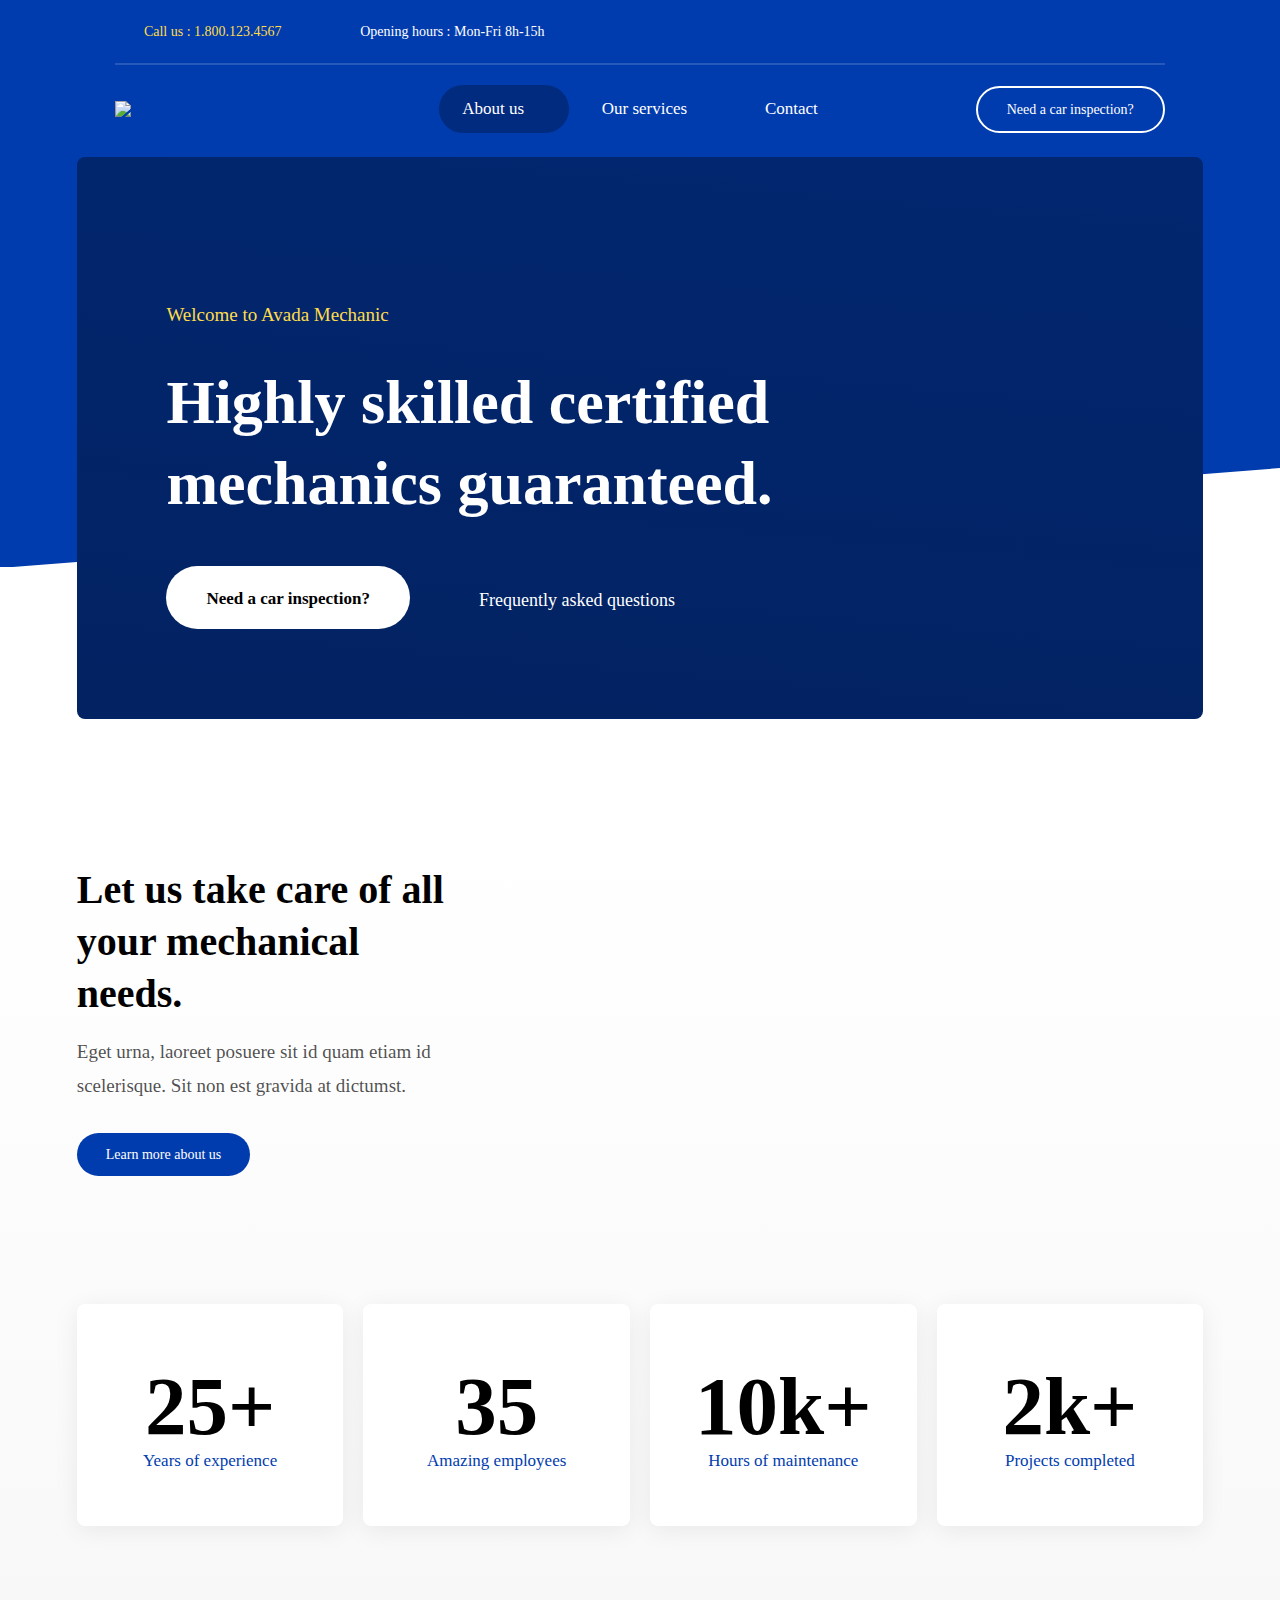
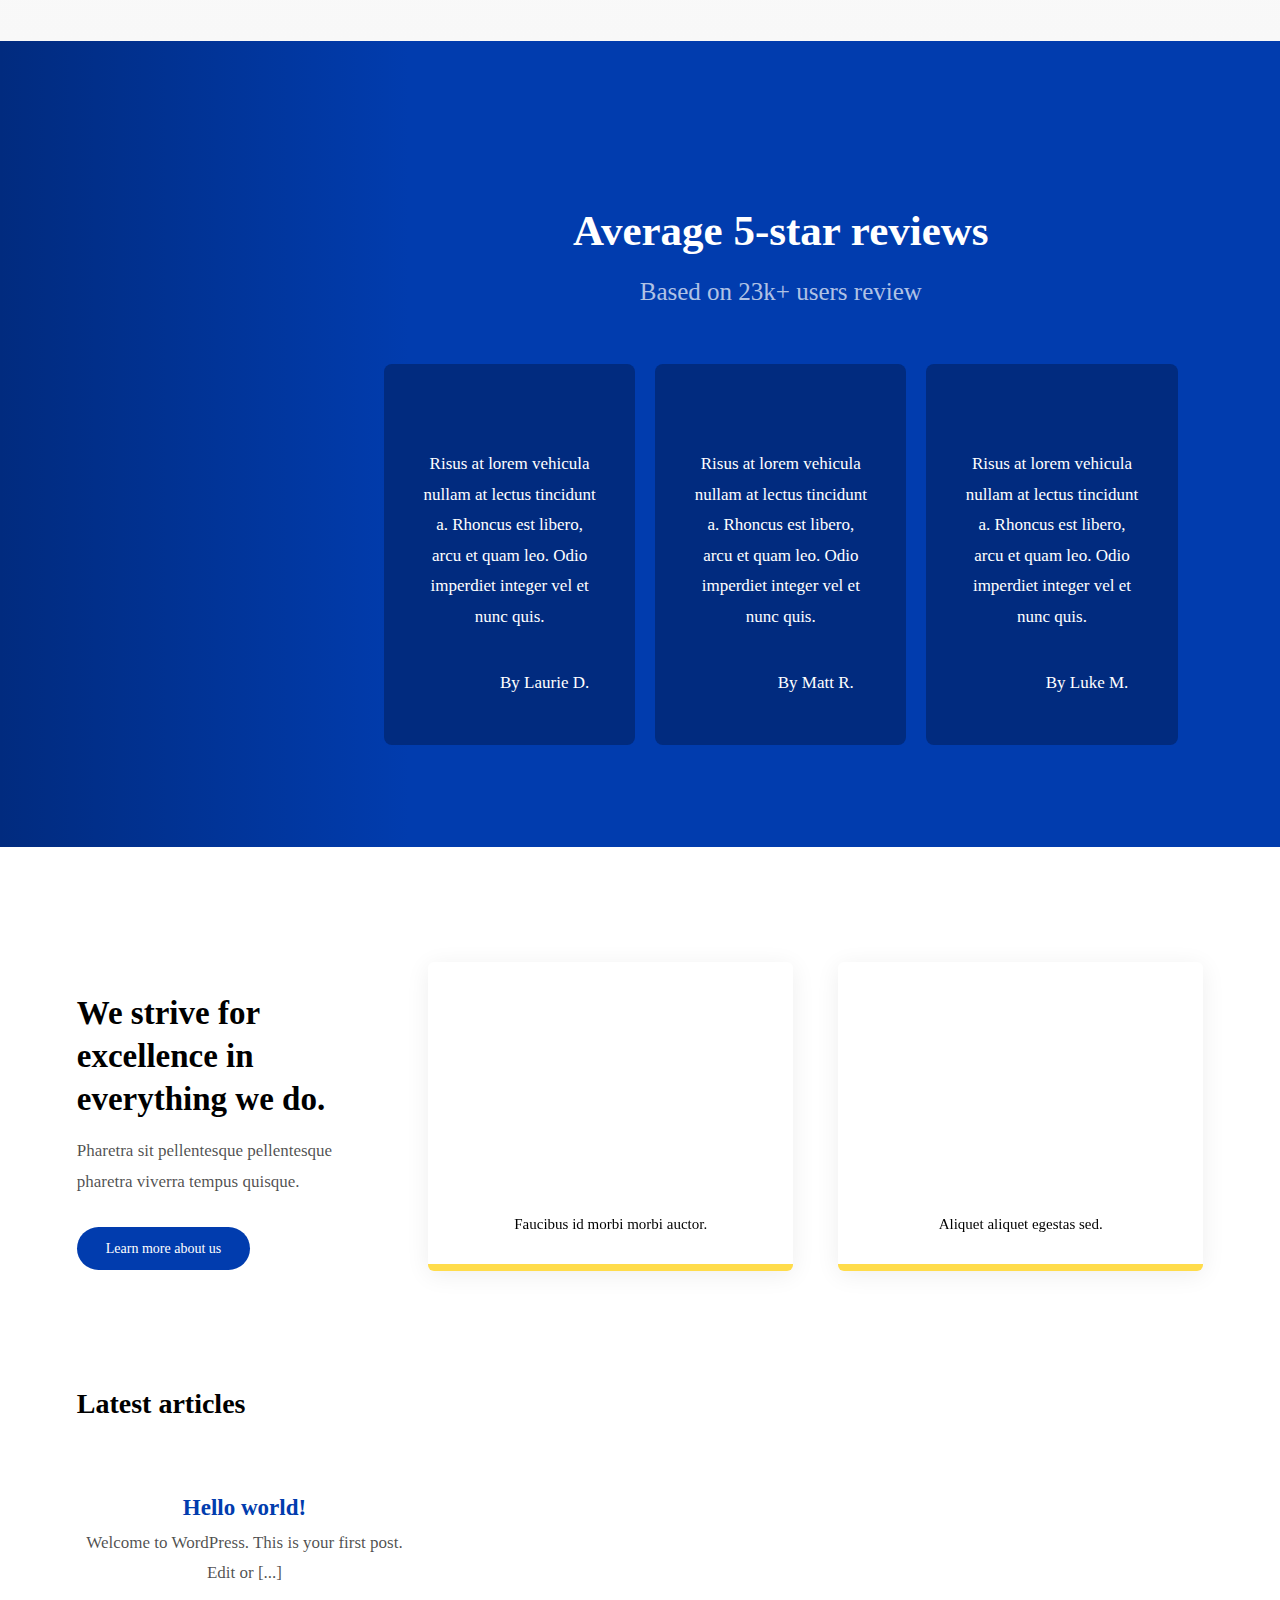
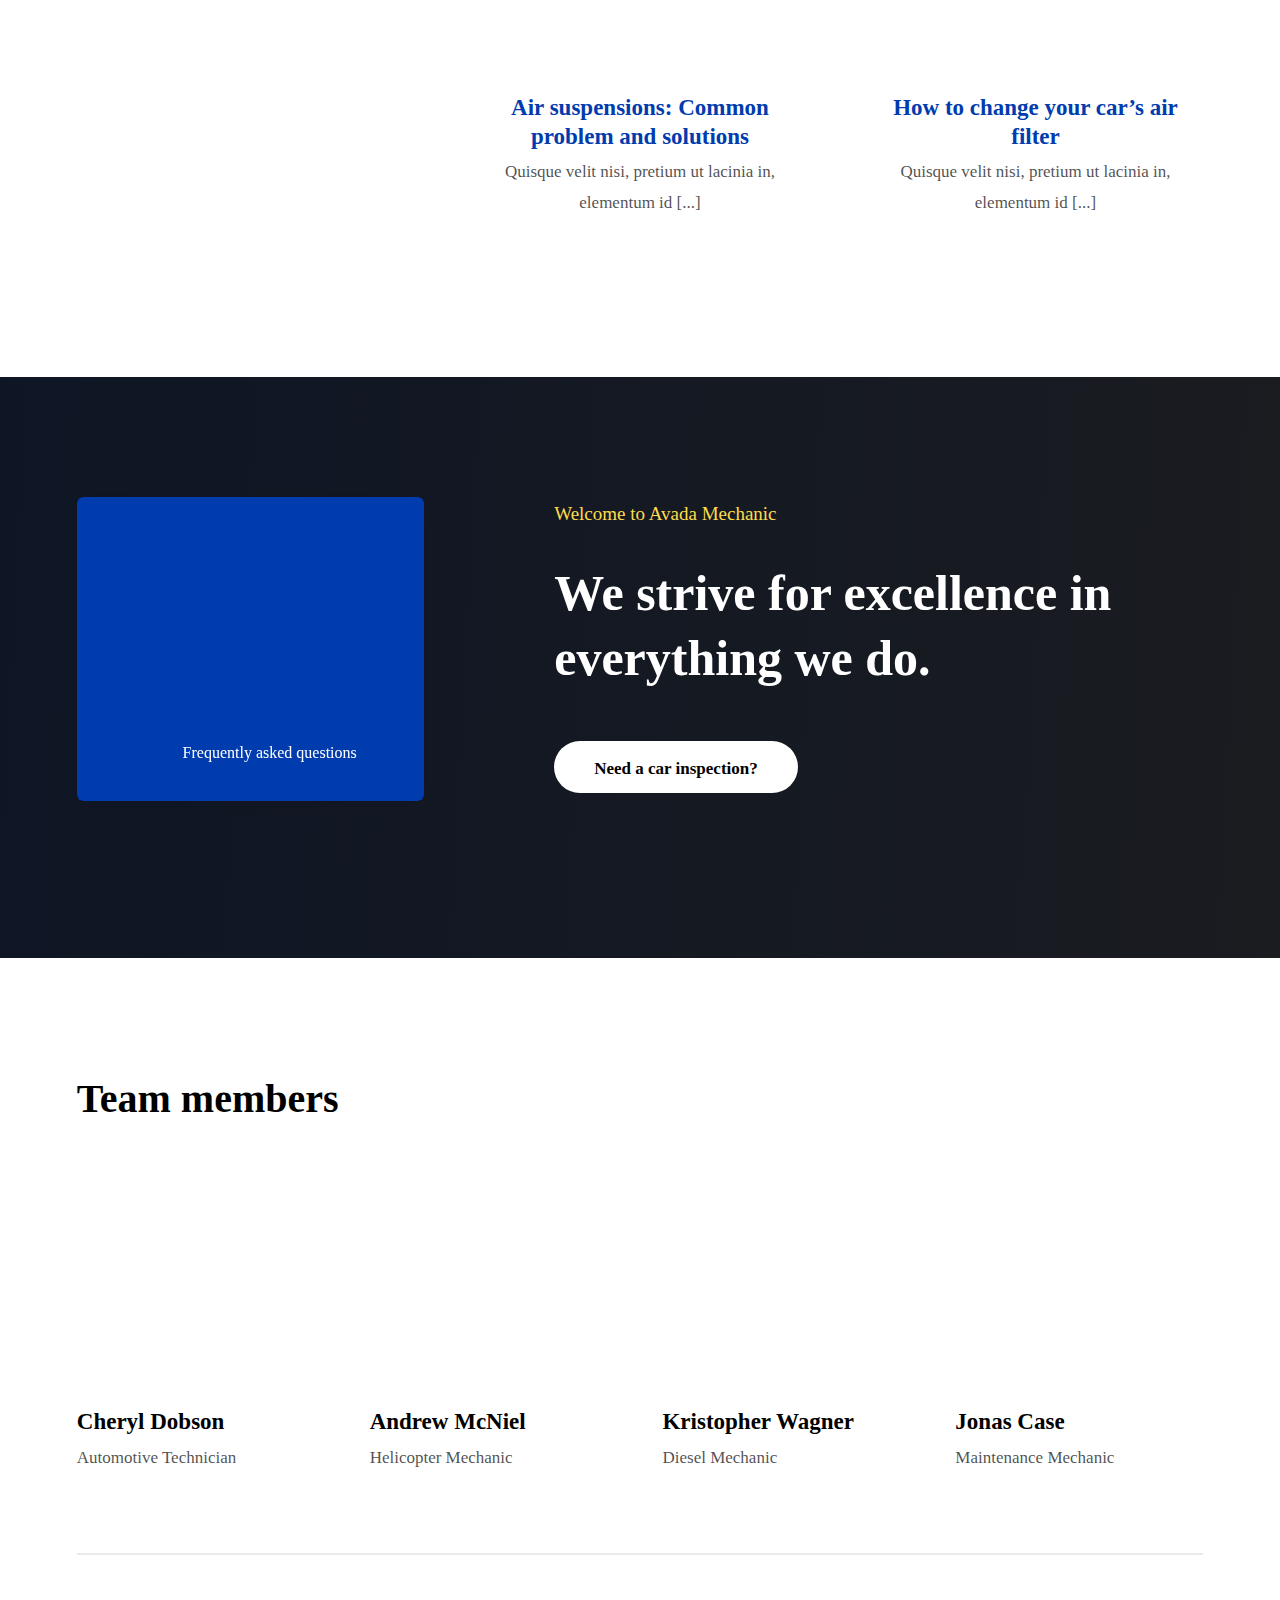
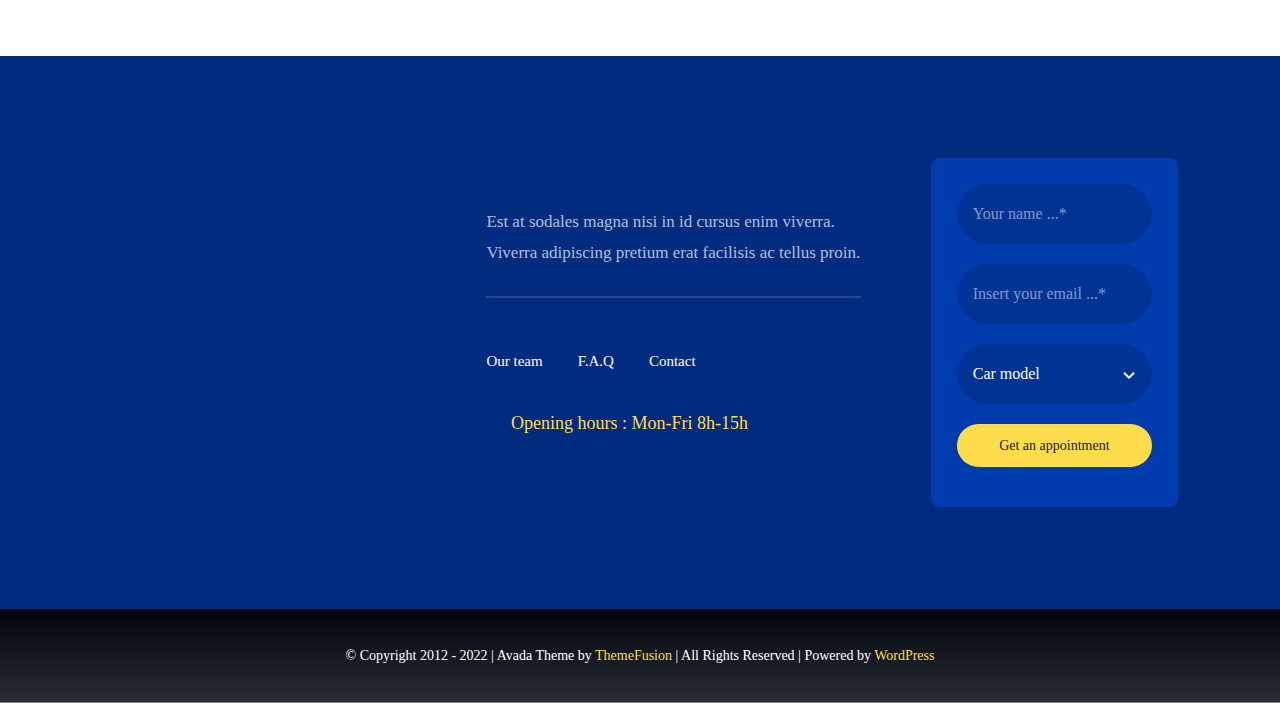
==== about-us.html @ e90b3734 "first commit" ====
<!DOCTYPE html>
<html class="avada-html-layout-wide avada-html-header-position-top avada-is-100-percent-template" lang="en-US" prefix="og: http://ogp.me/ns# fb: http://ogp.me/ns/fb#">
<head>
	<meta http-equiv="X-UA-Compatible" content="IE=edge" />
	<meta http-equiv="Content-Type" content="text/html; charset=utf-8"/>
	<meta name="viewport" content="width=device-width, initial-scale=1" />
	<title>About us &#8211; Avada Mechanic</title>
<meta name='robots' content='max-image-preview:large' />
<link rel='dns-prefetch' href='//s.w.org' />
<link rel="alternate" type="application/rss+xml" title="Avada Mechanic &raquo; Feed" href="https://pesanmontir.com/feed/" />
<link rel="alternate" type="application/rss+xml" title="Avada Mechanic &raquo; Comments Feed" href="https://pesanmontir.com/comments/feed/" />
					<link rel="shortcut icon" href="https://avada.theme-fusion.com/mechanic/wp-content/uploads/sites/155/2021/02/favicon.jpg" type="image/x-icon" />
		
		
		
		
		
		
		<meta property="og:title" content="About us"/>
		<meta property="og:type" content="article"/>
		<meta property="og:url" content="https://pesanmontir.com/about-us/"/>
		<meta property="og:site_name" content="Avada Mechanic"/>
		<meta property="og:description" content="Welcome to Avada Mechanic Highly skilled certified mechanics guaranteed. Highly skilled certified mechanics guaranteed. Need a car inspection?  Frequently asked questions    Curabitur non nulla sit amet nisl tempus. Let us take care of all your mechanical needs. Eget urna, laoreet posuere sit id quam etiam id scelerisque. Sit non est gravida"/>

									<meta property="og:image" content="https://avada.theme-fusion.com/mechanic/wp-content/uploads/sites/155/2021/05/mechanic-logo-svg.svg"/>
<link rel='stylesheet' id='fusion-dynamic-css-css'  href='asset/css/fusion-styles/a65b1fbfe795d07831ae76ccaacea817.min.css' type='text/css' media='all' />
<link rel="https://api.w.org/" href="https://pesanmontir.com/wp-json/" /><link rel="alternate" type="application/json" href="https://pesanmontir.com/wp-json/wp/v2/pages/39" /><link rel="EditURI" type="application/rsd+xml" title="RSD" href="https://pesanmontir.com/xmlrpc.php?rsd" />
<link rel="wlwmanifest" type="application/wlwmanifest+xml" href="https://pesanmontir.com/wp-includes/wlwmanifest.xml" /> 
<meta name="generator" content="WordPress 5.8.3" />
<link rel="canonical" href="https://pesanmontir.com/about-us/" />
<link rel='shortlink' href='https://pesanmontir.com/?p=39' />
<link rel="alternate" type="application/json+oembed" href="https://pesanmontir.com/wp-json/oembed/1.0/embed?url=https%3A%2F%2Fpesanmontir.com%2Fabout-us%2F" />
<link rel="alternate" type="text/xml+oembed" href="https://pesanmontir.com/wp-json/oembed/1.0/embed?url=https%3A%2F%2Fpesanmontir.com%2Fabout-us%2F&#038;format=xml" />
<style type="text/css" id="css-fb-visibility">@media screen and (max-width: 820px){.fusion-no-small-visibility{display:none !important;}body:not(.fusion-builder-ui-wireframe) .sm-text-align-center{text-align:center !important;}body:not(.fusion-builder-ui-wireframe) .sm-text-align-left{text-align:left !important;}body:not(.fusion-builder-ui-wireframe) .sm-text-align-right{text-align:right !important;}body:not(.fusion-builder-ui-wireframe) .sm-flex-align-center{justify-content:center !important;}body:not(.fusion-builder-ui-wireframe) .sm-flex-align-flex-start{justify-content:flex-start !important;}body:not(.fusion-builder-ui-wireframe) .sm-flex-align-flex-end{justify-content:flex-end !important;}body:not(.fusion-builder-ui-wireframe) .sm-mx-auto{margin-left:auto !important;margin-right:auto !important;}body:not(.fusion-builder-ui-wireframe) .sm-ml-auto{margin-left:auto !important;}body:not(.fusion-builder-ui-wireframe) .sm-mr-auto{margin-right:auto !important;}body:not(.fusion-builder-ui-wireframe) .fusion-absolute-position-small{position:absolute;top:auto;width:100%;}}@media screen and (min-width: 821px) and (max-width: 1265px){.fusion-no-medium-visibility{display:none !important;}body:not(.fusion-builder-ui-wireframe) .md-text-align-center{text-align:center !important;}body:not(.fusion-builder-ui-wireframe) .md-text-align-left{text-align:left !important;}body:not(.fusion-builder-ui-wireframe) .md-text-align-right{text-align:right !important;}body:not(.fusion-builder-ui-wireframe) .md-flex-align-center{justify-content:center !important;}body:not(.fusion-builder-ui-wireframe) .md-flex-align-flex-start{justify-content:flex-start !important;}body:not(.fusion-builder-ui-wireframe) .md-flex-align-flex-end{justify-content:flex-end !important;}body:not(.fusion-builder-ui-wireframe) .md-mx-auto{margin-left:auto !important;margin-right:auto !important;}body:not(.fusion-builder-ui-wireframe) .md-ml-auto{margin-left:auto !important;}body:not(.fusion-builder-ui-wireframe) .md-mr-auto{margin-right:auto !important;}body:not(.fusion-builder-ui-wireframe) .fusion-absolute-position-medium{position:absolute;top:auto;width:100%;}}@media screen and (min-width: 1266px){.fusion-no-large-visibility{display:none !important;}body:not(.fusion-builder-ui-wireframe) .lg-text-align-center{text-align:center !important;}body:not(.fusion-builder-ui-wireframe) .lg-text-align-left{text-align:left !important;}body:not(.fusion-builder-ui-wireframe) .lg-text-align-right{text-align:right !important;}body:not(.fusion-builder-ui-wireframe) .lg-flex-align-center{justify-content:center !important;}body:not(.fusion-builder-ui-wireframe) .lg-flex-align-flex-start{justify-content:flex-start !important;}body:not(.fusion-builder-ui-wireframe) .lg-flex-align-flex-end{justify-content:flex-end !important;}body:not(.fusion-builder-ui-wireframe) .lg-mx-auto{margin-left:auto !important;margin-right:auto !important;}body:not(.fusion-builder-ui-wireframe) .lg-ml-auto{margin-left:auto !important;}body:not(.fusion-builder-ui-wireframe) .lg-mr-auto{margin-right:auto !important;}body:not(.fusion-builder-ui-wireframe) .fusion-absolute-position-large{position:absolute;top:auto;width:100%;}}</style><style type="text/css">.recentcomments a{display:inline !important;padding:0 !important;margin:0 !important;}</style>		<script type="text/javascript">
			var doc = document.documentElement;
			doc.setAttribute( 'data-useragent', navigator.userAgent );
		</script>
		<style type="text/css" id="fusion-builder-page-css">.about-btn .button-icon-left { margin-right: 15px; }</style>
	</head>

<body class="page-template page-template-100-width page-template-100-width-php page page-id-39 fusion-image-hovers fusion-pagination-sizing fusion-button_type-flat fusion-button_span-no fusion-button_gradient-linear avada-image-rollover-circle-yes avada-image-rollover-no fusion-body ltr fusion-sticky-header no-tablet-sticky-header no-mobile-sticky-header no-mobile-slidingbar no-mobile-totop fusion-disable-outline fusion-sub-menu-fade mobile-logo-pos-left layout-wide-mode avada-has-boxed-modal-shadow- layout-scroll-offset-full avada-has-zero-margin-offset-top fusion-top-header menu-text-align-center mobile-menu-design-classic fusion-show-pagination-text fusion-header-layout-v3 avada-responsive avada-footer-fx-none avada-menu-highlight-style-bar fusion-search-form-clean fusion-main-menu-search-overlay fusion-avatar-circle avada-dropdown-styles avada-blog-layout-large avada-blog-archive-layout-grid avada-header-shadow-no avada-menu-icon-position-left avada-has-megamenu-shadow avada-has-mobile-menu-search avada-has-main-nav-search-icon avada-has-breadcrumb-mobile-hidden avada-has-titlebar-hide avada-header-border-color-full-transparent avada-has-transparent-timeline_color avada-has-pagination-width_height avada-flyout-menu-direction-fade avada-ec-views-v1" >
		<a class="skip-link screen-reader-text" href="#content">Skip to content</a>

	<div id="boxed-wrapper">
		<div class="fusion-sides-frame"></div>
		<div id="wrapper" class="fusion-wrapper">
			<div id="home" style="position:relative;top:-1px;"></div>
							<section class="fusion-tb-header"><div class="fusion-fullwidth fullwidth-box fusion-builder-row-1 fusion-flex-container hundred-percent-fullwidth non-hundred-percent-height-scrolling" style="background-color: #013cae;background-position: center center;background-repeat: no-repeat;border-width: 0px 0px 0px 0px;border-color:#e2e2e2;border-style:solid;" ><div class="fusion-builder-row fusion-row fusion-flex-align-items-center" style="width:104% !important;max-width:104% !important;margin-left: calc(-4% / 2 );margin-right: calc(-4% / 2 );"><div class="fusion-layout-column fusion_builder_column fusion-builder-column-0 fusion_builder_column_3_5 3_5 fusion-flex-column fusion-no-medium-visibility fusion-no-large-visibility"><div class="fusion-column-wrapper fusion-flex-justify-content-flex-start fusion-content-layout-row" style="background-position:left top;background-repeat:no-repeat;-webkit-background-size:cover;-moz-background-size:cover;-o-background-size:cover;background-size:cover;padding: 0px 0px 0px 0px;"><div ><style>.fusion-button.button-1 .fusion-button-text,.fusion-button.button-1 i{color:#ffdc4b;}.fusion-button.button-1{border-color:#ffffff;border-radius:35px 35px 35px 35px;background:rgba(101,188,123,0);}.fusion-button.button-1:hover .fusion-button-text,.fusion-button.button-1:hover i,.fusion-button.button-1:focus .fusion-button-text,.fusion-button.button-1:focus i,.fusion-button.button-1:active .fusion-button-text,.fusion-button.button-1:active i{color:#ffffff;}.fusion-button.button-1:hover,.fusion-button.button-1:active,.fusion-button.button-1:focus{border-color:#ffffff;background:rgba(90,168,108,0);}</style><a class="fusion-button button-flat button-large button-custom button-1 fusion-button-default-span fusion-button-default-type fusion-no-small-visibility" target="_self"><i class="mechanic-phone button-icon-left" aria-hidden="true"></i><span class="fusion-button-text">Call us : 1.800.123.4567</span></a></div><div ><style>.fusion-button.button-2 .fusion-button-text,.fusion-button.button-2 i{color:#ffffff;}.fusion-button.button-2{border-color:#ffffff;border-radius:35px 35px 35px 35px;background:rgba(101,188,123,0);}.fusion-button.button-2:hover .fusion-button-text,.fusion-button.button-2:hover i,.fusion-button.button-2:focus .fusion-button-text,.fusion-button.button-2:focus i,.fusion-button.button-2:active .fusion-button-text,.fusion-button.button-2:active i{color:rgba(255,255,255,0.64);}.fusion-button.button-2:hover,.fusion-button.button-2:active,.fusion-button.button-2:focus{border-color:#ffffff;background:rgba(90,168,108,0);}</style><a class="fusion-button button-flat fusion-button-default-size button-custom button-2 fusion-button-default-span fusion-button-default-type" target="_self"><i class="mechanic-watch button-icon-left" aria-hidden="true"></i><span class="fusion-button-text">Opening hours : Mon-Fri 8h-15h</span></a></div></div><style type="text/css">.fusion-body .fusion-builder-column-0{width:60% !important;margin-top : 0px;margin-bottom : 10px;}.fusion-builder-column-0 > .fusion-column-wrapper {padding-top : 0px !important;padding-right : 0px !important;margin-right : 3.2%;padding-bottom : 0px !important;padding-left : 0px !important;margin-left : 0;}@media only screen and (max-width:1265px) {.fusion-body .fusion-builder-column-0{width:60% !important;order : 0;}.fusion-builder-column-0 > .fusion-column-wrapper {margin-right : 3.2%;margin-left : 0;}}@media only screen and (max-width:820px) {.fusion-body .fusion-builder-column-0{width:100% !important;order : 1;}.fusion-builder-column-0 > .fusion-column-wrapper {margin-right : 1.92%;margin-left : -10px;}}</style></div><div class="fusion-layout-column fusion_builder_column fusion-builder-column-1 fusion_builder_column_3_5 3_5 fusion-flex-column fusion-no-small-visibility"><div class="fusion-column-wrapper fusion-flex-justify-content-flex-start fusion-content-layout-row" style="background-position:left top;background-repeat:no-repeat;-webkit-background-size:cover;-moz-background-size:cover;-o-background-size:cover;background-size:cover;padding: 0px 0px 0px 0px;"><div ><style>.fusion-button.button-3 .fusion-button-text,.fusion-button.button-3 i{color:#ffdc4b;}.fusion-button.button-3{border-color:#ffffff;border-radius:35px 35px 35px 35px;background:rgba(101,188,123,0);}.fusion-button.button-3:hover .fusion-button-text,.fusion-button.button-3:hover i,.fusion-button.button-3:focus .fusion-button-text,.fusion-button.button-3:focus i,.fusion-button.button-3:active .fusion-button-text,.fusion-button.button-3:active i{color:#ffffff;}.fusion-button.button-3:hover,.fusion-button.button-3:active,.fusion-button.button-3:focus{border-color:#ffffff;background:rgba(90,168,108,0);}</style><a class="fusion-button button-flat button-large button-custom button-3 fusion-button-default-span fusion-button-default-type" target="_self"><i class="mechanic-phone button-icon-left" aria-hidden="true"></i><span class="fusion-button-text">Call us : 1.800.123.4567</span></a></div><div ><style>.fusion-button.button-4 .fusion-button-text,.fusion-button.button-4 i{color:#ffffff;}.fusion-button.button-4{border-color:#ffffff;border-radius:35px 35px 35px 35px;background:rgba(101,188,123,0);}.fusion-button.button-4:hover .fusion-button-text,.fusion-button.button-4:hover i,.fusion-button.button-4:focus .fusion-button-text,.fusion-button.button-4:focus i,.fusion-button.button-4:active .fusion-button-text,.fusion-button.button-4:active i{color:rgba(255,255,255,0.64);}.fusion-button.button-4:hover,.fusion-button.button-4:active,.fusion-button.button-4:focus{border-color:#ffffff;background:rgba(90,168,108,0);}</style><a class="fusion-button button-flat fusion-button-default-size button-custom button-4 fusion-button-default-span fusion-button-default-type" target="_self"><i class="mechanic-watch button-icon-left" aria-hidden="true"></i><span class="fusion-button-text">Opening hours : Mon-Fri 8h-15h</span></a></div></div><style type="text/css">.fusion-body .fusion-builder-column-1{width:60% !important;margin-top : 0px;margin-bottom : 10px;}.fusion-builder-column-1 > .fusion-column-wrapper {padding-top : 0px !important;padding-right : 0px !important;margin-right : 3.2%;padding-bottom : 0px !important;padding-left : 0px !important;margin-left : 0;}@media only screen and (max-width:1265px) {.fusion-body .fusion-builder-column-1{width:78% !important;order : 0;}.fusion-builder-column-1 > .fusion-column-wrapper {margin-right : 2.4615384615385%;margin-left : 0;}}@media only screen and (max-width:820px) {.fusion-body .fusion-builder-column-1{width:100% !important;order : 1;}.fusion-builder-column-1 > .fusion-column-wrapper {margin-right : 1.92%;margin-left : 1.92%;}}</style></div><div class="fusion-layout-column fusion_builder_column fusion-builder-column-2 fusion_builder_column_2_5 2_5 fusion-flex-column fusion-no-small-visibility"><div class="fusion-column-wrapper fusion-flex-justify-content-flex-end fusion-content-layout-row" style="background-position:left top;background-repeat:no-repeat;-webkit-background-size:cover;-moz-background-size:cover;-o-background-size:cover;background-size:cover;padding: 0px 0px 0px 0px;"><div class="fusion-social-links fusion-social-links-1"><div class="fusion-social-networks"><div class="fusion-social-networks-wrapper"><a class="fusion-social-network-icon fusion-tooltip fusion-facebook awb-icon-facebook" style="color:#fff;font-size:16px;" data-placement="bottom" data-title="Facebook" data-toggle="tooltip" title="Facebook" aria-label="facebook" target="_blank" rel="noopener noreferrer" href="#"></a><a class="fusion-social-network-icon fusion-tooltip fusion-twitter awb-icon-twitter" style="color:#fff;font-size:16px;" data-placement="bottom" data-title="Twitter" data-toggle="tooltip" title="Twitter" aria-label="twitter" target="_blank" rel="noopener noreferrer" href="#"></a><a class="fusion-social-network-icon fusion-tooltip fusion-instagram awb-icon-instagram" style="color:#fff;font-size:16px;" data-placement="bottom" data-title="Instagram" data-toggle="tooltip" title="Instagram" aria-label="instagram" target="_blank" rel="noopener noreferrer" href="#"></a><a class="fusion-social-network-icon fusion-tooltip fusion-youtube awb-icon-youtube" style="color:#fff;font-size:16px;" data-placement="bottom" data-title="YouTube" data-toggle="tooltip" title="YouTube" aria-label="youtube" target="_blank" rel="noopener noreferrer" href="#"></a></div></div></div><style type="text/css">.fusion-social-links-1{text-align:;}@media only screen and (max-width:1265px){.fusion-social-links-1{text-align:;} }@media only screen and (max-width:820px){.fusion-social-links-1{text-align:;} }</style></div><style type="text/css">.fusion-body .fusion-builder-column-2{width:40% !important;margin-top : 0px;margin-bottom : 10px;}.fusion-builder-column-2 > .fusion-column-wrapper {padding-top : 0px !important;padding-right : 0px !important;margin-right : 4.8%;padding-bottom : 0px !important;padding-left : 0px !important;margin-left : 4.8%;}@media only screen and (max-width:1265px) {.fusion-body .fusion-builder-column-2{width:22% !important;order : 0;}.fusion-builder-column-2 > .fusion-column-wrapper {margin-right : 8.7272727272727%;margin-left : 8.7272727272727%;}}@media only screen and (max-width:820px) {.fusion-body .fusion-builder-column-2{width:100% !important;order : 0;}.fusion-builder-column-2 > .fusion-column-wrapper {margin-right : 1.92%;margin-left : 1.92%;}}</style></div><div class="fusion-layout-column fusion_builder_column fusion-builder-column-3 fusion_builder_column_1_1 1_1 fusion-flex-column"><div class="fusion-column-wrapper fusion-flex-justify-content-flex-start fusion-content-layout-column" style="background-position:left top;background-repeat:no-repeat;-webkit-background-size:cover;-moz-background-size:cover;-o-background-size:cover;background-size:cover;padding: 0px 0px 0px 0px;"><div class="fusion-separator fusion-full-width-sep" style="align-self: center;margin-left: auto;margin-right: auto;width:100%;"><div class="fusion-separator-border sep-single sep-solid" style="border-color:rgba(255,255,255,0.15);border-top-width:2px;"></div></div></div><style type="text/css">.fusion-body .fusion-builder-column-3{width:100% !important;margin-top : 0px;margin-bottom : 0px;}.fusion-builder-column-3 > .fusion-column-wrapper {padding-top : 0px !important;padding-right : 0px !important;margin-right : 1.92%;padding-bottom : 0px !important;padding-left : 0px !important;margin-left : 1.92%;}@media only screen and (max-width:1265px) {.fusion-body .fusion-builder-column-3{width:100% !important;order : 0;}.fusion-builder-column-3 > .fusion-column-wrapper {margin-right : 1.92%;margin-left : 1.92%;}}@media only screen and (max-width:820px) {.fusion-body .fusion-builder-column-3{width:100% !important;order : 2;}.fusion-builder-column-3 > .fusion-column-wrapper {margin-right : 1.92%;margin-left : 1.92%;}}</style></div></div><style type="text/css">.fusion-body .fusion-flex-container.fusion-builder-row-1{ padding-top : 10px;margin-top : 0px;padding-right : 9vw;padding-bottom : 0px;margin-bottom : 0px;padding-left : 9vw;}@media only screen and (max-width:1265px) {.fusion-body .fusion-flex-container.fusion-builder-row-1{ padding-right : 20px;padding-left : 20px;}}</style></div><div class="fusion-fullwidth fullwidth-box fusion-builder-row-2 fusion-flex-container hundred-percent-fullwidth non-hundred-percent-height-scrolling fusion-custom-z-index" style="background-color: #013cae;background-position: center center;background-repeat: no-repeat;border-width: 0px 0px 0px 0px;border-color:#e2e2e2;border-style:solid;" ><div class="fusion-builder-row fusion-row fusion-flex-align-items-center" style="width:calc( 100% + 10px ) !important;max-width:calc( 100% + 10px ) !important;margin-left: calc(-10px / 2 );margin-right: calc(-10px / 2 );"><div class="fusion-layout-column fusion_builder_column fusion-builder-column-4 fusion_builder_column_1_4 1_4 fusion-flex-column"><div class="fusion-column-wrapper fusion-flex-justify-content-flex-start fusion-content-layout-column" style="background-position:left top;background-repeat:no-repeat;-webkit-background-size:cover;-moz-background-size:cover;-o-background-size:cover;background-size:cover;padding: 0px 0px 0px 0px;"><div ><span class=" has-fusion-standard-logo fusion-imageframe imageframe-none imageframe-1 hover-type-none"><a class="fusion-no-lightbox" href="https://pesanmontir.com/" target="_self"><img src="https://avada.theme-fusion.com/mechanic/wp-content/uploads/sites/155/2021/05/mechanic-logo-svg.svg" srcset="https://avada.theme-fusion.com/mechanic/wp-content/uploads/sites/155/2021/05/mechanic-logo-svg.svg 1x" retina_url="" class="img-responsive fusion-standard-logo disable-lazyload" alt="Avada Mechanic Logo" /></a></span></div></div><style type="text/css">.fusion-body .fusion-builder-column-4{width:25% !important;margin-top : 0px;margin-bottom : 0px;}.fusion-builder-column-4 > .fusion-column-wrapper {padding-top : 0px !important;padding-right : 0px !important;margin-right : 5px;padding-bottom : 0px !important;padding-left : 0px !important;margin-left : 5px;}@media only screen and (max-width:1265px) {.fusion-body .fusion-builder-column-4{width:25% !important;order : 0;}.fusion-builder-column-4 > .fusion-column-wrapper {margin-right : 5px;margin-left : 5px;}}@media only screen and (max-width:820px) {.fusion-body .fusion-builder-column-4{width:66.666666666667% !important;order : 0;}.fusion-builder-column-4 > .fusion-column-wrapper {margin-right : 5px;margin-left : 5px;}}</style></div><div class="fusion-layout-column fusion_builder_column fusion-builder-column-5 fusion_builder_column_1_2 1_2 fusion-flex-column"><div class="fusion-column-wrapper fusion-flex-justify-content-flex-start fusion-content-layout-column" style="background-position:left top;background-repeat:no-repeat;-webkit-background-size:cover;-moz-background-size:cover;-o-background-size:cover;background-size:cover;padding: 0px 0px 0px 0px;"><nav class="fusion-menu-element-wrapper direction-row mode-dropdown expand-method-hover submenu-mode-dropdown mobile-mode-collapse-to-button mobile-size-full-absolute icons-position-left dropdown-carets-yes has-active-border-bottom-no has-active-border-left-no has-active-border-right-no mobile-trigger-fullwidth-off mobile-indent-on mobile-justify-left main-justify-left loading mega-menu-loading expand-right submenu-transition-fade" aria-label="Menu" data-breakpoint="1265" data-count="0" data-transition-type="center" data-transition-time="300"><button type="button" class="avada-menu-mobile-menu-trigger no-text" onClick="fusionNavClickExpandBtn(this);" aria-expanded="false"><span class="inner"><span class="collapsed-nav-text"><span class="screen-reader-text">Toggle Navigation</span></span><span class="collapsed-nav-icon"><span class="collapsed-nav-icon-open mechanic-menu"></span><span class="collapsed-nav-icon-close mechanic-close"></span></span></span></button><style>.fusion-body .fusion-menu-element-wrapper[data-count="0"],.fusion-body .fusion-menu-element-wrapper[data-count="0"] .fusion-menu-element-list .menu-item > a{font-size:17px;}.fusion-body .fusion-menu-element-wrapper[data-count="0"] .fusion-menu-element-list{justify-content:center;align-items:center;font-family:"Roboto";font-weight:500;}.fusion-body .fusion-menu-element-wrapper[data-count="0"] > .avada-menu-mobile-menu-trigger{font-family:"Roboto";font-weight:500;color:#000000;font-size:25px;}.fusion-body .fusion-menu-element-wrapper[data-count="0"] [class*="awb-icon-"],.fusion-body .fusion-menu-element-wrapper[data-count="0"] [class^="awb-icon-"]{font-family:Roboto !important;}.fusion-body .fusion-menu-element-wrapper[data-count="0"] .fusion-menu-element-list > li{margin-left:calc(10px / 2);margin-right:calc(10px / 2);}.fusion-body .fusion-menu-element-wrapper[data-count="0"] .fusion-menu-element-list > li:not(.fusion-menu-item-button),.fusion-body .fusion-menu-element-wrapper[data-count="0"] .fusion-menu-element-list > li:not(.fusion-menu-item-button) > .background-default,.fusion-body .fusion-menu-element-wrapper[data-count="0"] .fusion-menu-element-list > li:not(.fusion-menu-item-button) > .background-active{border-radius:25px 25px 25px 25px;}.fusion-body .fusion-menu-element-wrapper[data-count="0"] .fusion-menu-element-list > li:not(.fusion-menu-item-button) > a{padding-top:calc(9px + 0px);padding-right:calc(23px + 0px);padding-bottom:calc(9px + 0px);padding-left:calc(23px + 0px);}.fusion-body .fusion-menu-element-wrapper[data-count="0"] .fusion-menu-element-list > li:not(.fusion-menu-item-button) .fusion-widget-cart > a{padding-top:calc(9px + 0px);padding-right:calc(23px + 0px);}.fusion-body .fusion-menu-element-wrapper[data-count="0"] .fusion-menu-element-list > li:not(.fusion-menu-item-button):focus-within > a{padding-top:calc(9px + 0px);}.fusion-body .fusion-menu-element-wrapper[data-count="0"] .fusion-menu-element-list > li:not(.fusion-menu-item-button) > .fusion-open-nav-submenu,.fusion-body .fusion-menu-element-wrapper[data-count="0"] .fusion-menu-element-list > li:not(.fusion-menu-item-button):hover > a,.fusion-body .fusion-menu-element-wrapper[data-count="0"] .fusion-menu-element-list > li:not(.fusion-menu-item-button).hover > a,.fusion-body .fusion-menu-element-wrapper[data-count="0"] .fusion-menu-element-list > li:not(.fusion-menu-item-button):focus > a,.fusion-body .fusion-menu-element-wrapper[data-count="0"] .fusion-menu-element-list > li:not(.fusion-menu-item-button):active > a,.fusion-body .fusion-menu-element-wrapper[data-count="0"] .fusion-menu-element-list > li:not(.fusion-menu-item-button).current-menu-item > a{padding-top:calc(9px + 0px);}.fusion-body .fusion-menu-element-wrapper[data-count="0"] .fusion-menu-element-list > li:not(.fusion-menu-item-button).current-menu-ancestor > a{padding-top:calc(9px + 0px);}.fusion-body .fusion-menu-element-wrapper[data-count="0"] .fusion-menu-element-list > li:not(.fusion-menu-item-button).current-menu-parent > a{padding-top:calc(9px + 0px);}.fusion-body .fusion-menu-element-wrapper[data-count="0"] .fusion-menu-element-list > li:not(.fusion-menu-item-button).expanded > a{padding-top:calc(9px + 0px);}.fusion-body .fusion-menu-element-wrapper[data-count="0"] .fusion-menu-element-list > li:not(.fusion-menu-item-button):hover > .fusion-open-nav-submenu{padding-top:calc(9px + 0px);}.fusion-body .fusion-menu-element-wrapper[data-count="0"] .fusion-menu-element-list > li:not(.fusion-menu-item-button).hover > .fusion-open-nav-submenu{padding-top:calc(9px + 0px);}.fusion-body .fusion-menu-element-wrapper[data-count="0"] .fusion-menu-element-list > li:not(.fusion-menu-item-button):focus > .fusion-open-nav-submenu{padding-top:calc(9px + 0px);}.fusion-body .fusion-menu-element-wrapper[data-count="0"] .fusion-menu-element-list > li:not(.fusion-menu-item-button):active > .fusion-open-nav-submenu{padding-top:calc(9px + 0px);}.fusion-body .fusion-menu-element-wrapper[data-count="0"] .fusion-menu-element-list > li:not(.fusion-menu-item-button):focus-within > .fusion-open-nav-submenu{padding-top:calc(9px + 0px);}.fusion-body .fusion-menu-element-wrapper[data-count="0"] .fusion-menu-element-list > li:not(.fusion-menu-item-button).current-menu-item > .fusion-open-nav-submenu{padding-top:calc(9px + 0px);}.fusion-body .fusion-menu-element-wrapper[data-count="0"] .fusion-menu-element-list > li:not(.fusion-menu-item-button).current-menu-ancestor > .fusion-open-nav-submenu{padding-top:calc(9px + 0px);}.fusion-body .fusion-menu-element-wrapper[data-count="0"] .fusion-menu-element-list > li:not(.fusion-menu-item-button).current-menu-parent > .fusion-open-nav-submenu{padding-top:calc(9px + 0px);}.fusion-body .fusion-menu-element-wrapper[data-count="0"] .fusion-menu-element-list > li:not(.fusion-menu-item-button).expanded > .fusion-open-nav-submenu{padding-top:calc(9px + 0px);}.fusion-body .fusion-menu-element-wrapper[data-count="0"] .fusion-menu-element-list > li:not(.fusion-menu-item-button):not(.menu-item-has-children):focus-within > a{padding-right:calc(23px + 0px);padding-bottom:calc(9px + 0px);padding-left:calc(23px + 0px);}.fusion-body .fusion-menu-element-wrapper[data-count="0"] .fusion-menu-element-list > li:not(.fusion-menu-item-button):not(.menu-item-has-children):hover > a,.fusion-body .fusion-menu-element-wrapper[data-count="0"] .fusion-menu-element-list > li:not(.fusion-menu-item-button):not(.menu-item-has-children).hover > a,.fusion-body .fusion-menu-element-wrapper[data-count="0"] .fusion-menu-element-list > li:not(.fusion-menu-item-button):not(.menu-item-has-children):focus > a,.fusion-body .fusion-menu-element-wrapper[data-count="0"] .fusion-menu-element-list > li:not(.fusion-menu-item-button):not(.menu-item-has-children):active > a,.fusion-body .fusion-menu-element-wrapper[data-count="0"] .fusion-menu-element-list > li:not(.fusion-menu-item-button):not(.menu-item-has-children).current-menu-item > a{padding-right:calc(23px + 0px);padding-bottom:calc(9px + 0px);padding-left:calc(23px + 0px);}.fusion-body .fusion-menu-element-wrapper[data-count="0"] .fusion-menu-element-list > li:not(.fusion-menu-item-button):not(.menu-item-has-children).current-menu-ancestor > a{padding-right:calc(23px + 0px);padding-bottom:calc(9px + 0px);padding-left:calc(23px + 0px);}.fusion-body .fusion-menu-element-wrapper[data-count="0"] .fusion-menu-element-list > li:not(.fusion-menu-item-button):not(.menu-item-has-children).current-menu-parent > a{padding-right:calc(23px + 0px);padding-bottom:calc(9px + 0px);padding-left:calc(23px + 0px);}.fusion-body .fusion-menu-element-wrapper[data-count="0"] .fusion-menu-element-list > li:not(.fusion-menu-item-button):not(.menu-item-has-children).expanded > a{padding-right:calc(23px + 0px);padding-bottom:calc(9px + 0px);padding-left:calc(23px + 0px);}.fusion-body .fusion-menu-element-wrapper[data-count="0"] .fusion-menu-form-inline,.fusion-body .fusion-menu-element-wrapper[data-count="0"] .custom-menu-search-overlay ~ .fusion-overlay-search{padding-top:9px;}.fusion-body .fusion-menu-element-wrapper[data-count="0"]:not(.collapse-enabled) .fusion-menu-element-list .custom-menu-search-overlay .fusion-overlay-search,.fusion-body .fusion-menu-element-wrapper[data-count="0"]:not(.collapse-enabled) .fusion-menu-element-list .fusion-menu-form-inline{padding-top:9px;padding-bottom:9px;padding-right:23px;padding-left:23px;}.fusion-body .fusion-menu-element-wrapper[data-count="0"]:not(.collapse-enabled) .fusion-menu-element-list > li:not(.fusion-menu-item-button) > .fusion-open-nav-submenu{padding-bottom:9px;color:#ffffff !important;}.fusion-body .fusion-menu-element-wrapper[data-count="0"]:not(.collapse-enabled) .fusion-menu-form-inline,.fusion-body .fusion-menu-element-wrapper[data-count="0"]:not(.collapse-enabled) .custom-menu-search-overlay ~ .fusion-overlay-search{padding-bottom:9px;padding-right:23px;padding-left:23px;}.fusion-body .fusion-menu-element-wrapper[data-count="0"] .custom-menu-search-dropdown .fusion-main-menu-icon{padding-right:23px !important;padding-left:23px !important;}.fusion-body .fusion-menu-element-wrapper[data-count="0"] .fusion-overlay-search .fusion-close-search:before,.fusion-body .fusion-menu-element-wrapper[data-count="0"] .fusion-overlay-search .fusion-close-search:after{background:#ffffff;}.fusion-body .fusion-menu-element-wrapper[data-count="0"]:not(.collapse-enabled) .fusion-menu-element-list > li:not(.fusion-menu-item-button) > .background-active{background:#012b7f;}.fusion-body .fusion-menu-element-wrapper[data-count="0"]:not(.collapse-enabled).expand-method-click.dropdown-arrows-parent.direction-row > ul > li.menu-item-has-children.expanded:after,.fusion-body .fusion-menu-element-wrapper[data-count="0"]:not(.collapse-enabled).expand-method-hover.dropdown-arrows-parent.direction-row > ul > li.menu-item-has-children:hover:after,.fusion-body .fusion-menu-element-wrapper[data-count="0"]:not(.collapse-enabled).expand-method-hover.dropdown-arrows-parent.direction-row > ul > li.menu-item-has-children.hover:after,.fusion-body .fusion-menu-element-wrapper[data-count="0"]:not(.collapse-enabled).expand-method-hover.dropdown-arrows-parent.direction-row > ul > li.menu-item-has-children:focus:after,.fusion-body .fusion-menu-element-wrapper[data-count="0"]:not(.collapse-enabled).expand-method-hover.dropdown-arrows-parent.direction-row > ul > li.menu-item-has-children:active:after{border-top-color:#012b7f;}.fusion-body .fusion-menu-element-wrapper[data-count="0"]:not(.collapse-enabled).expand-method-hover.dropdown-arrows-parent.direction-row > ul > li.menu-item-has-children:focus-within:after{border-top-color:#012b7f;}.fusion-body .fusion-menu-element-wrapper[data-count="0"]:not(.collapse-enabled) .fusion-menu-element-list > li:not(.fusion-menu-item-button):not(.custom-menu-search-overlay):focus-within > a{color:#ffffff !important;}.fusion-body .fusion-menu-element-wrapper[data-count="0"]:not(.collapse-enabled) .fusion-menu-element-list > li:not(.fusion-menu-item-button) > a,.fusion-body .fusion-menu-element-wrapper[data-count="0"]:not(.collapse-enabled) .fusion-menu-element-list > li:not(.fusion-menu-item-button):not(.custom-menu-search-overlay):hover > a,.fusion-body .fusion-menu-element-wrapper[data-count="0"]:not(.collapse-enabled) .fusion-menu-element-list > li:not(.fusion-menu-item-button).hover > a,.fusion-body .fusion-menu-element-wrapper[data-count="0"]:not(.collapse-enabled) .fusion-menu-element-list > li:not(.fusion-menu-item-button):not(.custom-menu-search-overlay):focus > a,.fusion-body .fusion-menu-element-wrapper[data-count="0"]:not(.collapse-enabled) .fusion-menu-element-list > li:not(.fusion-menu-item-button):not(.custom-menu-search-overlay):active > a,.fusion-body .fusion-menu-element-wrapper[data-count="0"]:not(.collapse-enabled) .fusion-menu-element-list > li:not(.fusion-menu-item-button).current-menu-item > a{color:#ffffff !important;}.fusion-body .fusion-menu-element-wrapper[data-count="0"]:not(.collapse-enabled) .fusion-menu-element-list > li:not(.fusion-menu-item-button).current-menu-ancestor:not(.awb-flyout-top-level-no-link) > a{color:#ffffff !important;}.fusion-body .fusion-menu-element-wrapper[data-count="0"]:not(.collapse-enabled) .fusion-menu-element-list > li:not(.fusion-menu-item-button).current-menu-parent:not(.awb-flyout-top-level-no-link) > a{color:#ffffff !important;}.fusion-body .fusion-menu-element-wrapper[data-count="0"]:not(.collapse-enabled) .fusion-menu-element-list > li:not(.fusion-menu-item-button).expanded > a{color:#ffffff !important;}.fusion-body .fusion-menu-element-wrapper[data-count="0"]:not(.collapse-enabled) .fusion-menu-element-list > li:not(.fusion-menu-item-button):hover > .fusion-open-nav-submenu{color:#ffffff !important;}.fusion-body .fusion-menu-element-wrapper[data-count="0"]:not(.collapse-enabled) .fusion-menu-element-list > li:not(.fusion-menu-item-button).hover > .fusion-open-nav-submenu{color:#ffffff !important;}.fusion-body .fusion-menu-element-wrapper[data-count="0"]:not(.collapse-enabled) .fusion-menu-element-list > li:not(.fusion-menu-item-button):focus > .fusion-open-nav-submenu{color:#ffffff !important;}.fusion-body .fusion-menu-element-wrapper[data-count="0"]:not(.collapse-enabled) .fusion-menu-element-list > li:not(.fusion-menu-item-button):active > .fusion-open-nav-submenu{color:#ffffff !important;}.fusion-body .fusion-menu-element-wrapper[data-count="0"]:not(.collapse-enabled) .fusion-menu-element-list > li:not(.fusion-menu-item-button):focus-within > .fusion-open-nav-submenu{color:#ffffff !important;}.fusion-body .fusion-menu-element-wrapper[data-count="0"]:not(.collapse-enabled) .fusion-menu-element-list > li:not(.fusion-menu-item-button).current-menu-item > .fusion-open-nav-submenu{color:#ffffff !important;}.fusion-body .fusion-menu-element-wrapper[data-count="0"]:not(.collapse-enabled) .fusion-menu-element-list > li:not(.fusion-menu-item-button).current-menu-ancestor > .fusion-open-nav-submenu{color:#ffffff !important;}.fusion-body .fusion-menu-element-wrapper[data-count="0"]:not(.collapse-enabled) .fusion-menu-element-list > li:not(.fusion-menu-item-button).current-menu-parent > .fusion-open-nav-submenu{color:#ffffff !important;}.fusion-body .fusion-menu-element-wrapper[data-count="0"]:not(.collapse-enabled) .fusion-menu-element-list > li:not(.fusion-menu-item-button).expanded > .fusion-open-nav-submenu{color:#ffffff !important;}.fusion-body .fusion-menu-element-wrapper[data-count="0"].direction-row:not(.collapse-enabled):not(.submenu-mode-flyout) .fusion-menu-element-list > li > ul.sub-menu:not(.fusion-megamenu){margin-top:22px !important;}.fusion-body .fusion-menu-element-wrapper[data-count="0"].expand-method-hover.direction-row .fusion-menu-element-list > li:hover:before,.fusion-body .fusion-menu-element-wrapper[data-count="0"].expand-method-hover.direction-row .fusion-menu-element-list > li.hover:before,.fusion-body .fusion-menu-element-wrapper[data-count="0"].expand-method-hover.direction-row .fusion-menu-element-list > li:focus:before,.fusion-body .fusion-menu-element-wrapper[data-count="0"].expand-method-hover.direction-row .fusion-menu-element-list > li:active:before{bottom:calc(0px - 22px);height:22px;}.fusion-body .fusion-menu-element-wrapper[data-count="0"].expand-method-hover.direction-row .fusion-menu-element-list > li:focus-within:before{bottom:calc(0px - 22px);height:22px;}.fusion-body .fusion-menu-element-wrapper[data-count="0"] .fusion-menu-element-list .sub-menu{border-top-left-radius:6px;border-top-right-radius:6px;border-bottom-left-radius:6px;border-bottom-right-radius:6px;}.fusion-body .fusion-menu-element-wrapper[data-count="0"] .fusion-menu-element-list .sub-menu > li:first-child{border-top-left-radius:6px;border-top-right-radius:6px;}.fusion-body .fusion-menu-element-wrapper[data-count="0"] .custom-menu-search-dropdown .fusion-menu-searchform-dropdown .fusion-search-form-content{border-top-left-radius:6px;border-top-right-radius:6px;border-bottom-left-radius:6px;border-bottom-right-radius:6px;background-color:#013cae;color:#ffffff;padding-top:10px;padding-bottom:10px;}.fusion-body .fusion-menu-element-wrapper[data-count="0"] .fusion-menu-element-list .sub-menu > li:last-child{border-bottom-left-radius:6px;border-bottom-right-radius:6px;}.fusion-body .fusion-menu-element-wrapper[data-count="0"] .fusion-menu-element-list .sub-menu > li,.fusion-body .fusion-menu-element-wrapper[data-count="0"] .fusion-menu-element-list .sub-menu li a{font-family:"Epilogue";font-weight:500;}.fusion-body .fusion-menu-element-wrapper[data-count="0"] .sub-menu .fusion-menu-cart,.fusion-body .fusion-menu-element-wrapper[data-count="0"] .avada-menu-login-box .avada-custom-menu-item-contents,.fusion-body .fusion-menu-element-wrapper[data-count="0"] .fusion-menu-element-list ul:not(.fusion-megamenu) > li:not(.fusion-menu-item-button){background-color:#013cae;color:#ffffff;}.fusion-body .fusion-menu-element-wrapper[data-count="0"] .fusion-menu-element-list ul:not(.fusion-megamenu) > li:not(.fusion-menu-item-button) > a{color:#ffffff !important;padding-top:10px;padding-bottom:10px;}.fusion-body .fusion-menu-element-wrapper[data-count="0"] .fusion-menu-element-list ul:not(.fusion-megamenu):not(.fusion-menu-searchform-dropdown) > li:not(.fusion-menu-item-button):focus-within{background-color:#ffdc4b;}.fusion-body .fusion-menu-element-wrapper[data-count="0"] .fusion-menu-element-list ul:not(.fusion-megamenu):not(.fusion-menu-searchform-dropdown) > li:not(.fusion-menu-item-button):hover,.fusion-body .fusion-menu-element-wrapper[data-count="0"] .fusion-menu-element-list ul:not(.fusion-megamenu):not(.fusion-menu-searchform-dropdown) > li:not(.fusion-menu-item-button):focus,.fusion-body .fusion-menu-element-wrapper[data-count="0"] .fusion-menu-element-list ul:not(.fusion-megamenu):not(.fusion-menu-searchform-dropdown) > li:not(.fusion-menu-item-button).expanded{background-color:#ffdc4b;}.fusion-body .fusion-menu-element-wrapper[data-count="0"] .fusion-menu-element-list ul:not(.fusion-megamenu) > li.current-menu-item:not(.fusion-menu-item-button){background-color:#ffdc4b;}.fusion-body .fusion-menu-element-wrapper[data-count="0"] .fusion-menu-element-list ul:not(.fusion-megamenu) > li.current-menu-parent:not(.fusion-menu-item-button){background-color:#ffdc4b;}.fusion-body .fusion-menu-element-wrapper[data-count="0"] .fusion-menu-element-list ul:not(.fusion-megamenu) > li.current-menu-ancestor:not(.fusion-menu-item-button){background-color:#ffdc4b;}.fusion-body .fusion-menu-element-wrapper[data-count="0"] .fusion-menu-element-list ul:not(.fusion-megamenu) > li.current_page_item:not(.fusion-menu-item-button){background-color:#ffdc4b;}.fusion-body .fusion-menu-element-wrapper[data-count="0"] .fusion-menu-element-list ul:not(.fusion-megamenu) > li:focus-within > a{color:#000000 !important;}.fusion-body .fusion-menu-element-wrapper[data-count="0"] .fusion-menu-element-list ul:not(.fusion-megamenu) > li:hover > a,.fusion-body .fusion-menu-element-wrapper[data-count="0"] .fusion-menu-element-list ul:not(.fusion-megamenu) > li.hover > a,.fusion-body .fusion-menu-element-wrapper[data-count="0"] .fusion-menu-element-list ul:not(.fusion-megamenu) > li:focus > a,.fusion-body .fusion-menu-element-wrapper[data-count="0"] .fusion-menu-element-list ul:not(.fusion-megamenu) > li.expanded > a{color:#000000 !important;}.fusion-body .fusion-menu-element-wrapper[data-count="0"] .fusion-menu-element-list ul:not(.fusion-megamenu) > li:not(.fusion-menu-item-button).current-menu-item > a{color:#000000 !important;}.fusion-body .fusion-menu-element-wrapper[data-count="0"] .fusion-menu-element-list ul:not(.fusion-megamenu) > li:not(.fusion-menu-item-button).current-menu-ancestor > a{color:#000000 !important;}.fusion-body .fusion-menu-element-wrapper[data-count="0"] .fusion-menu-element-list ul:not(.fusion-megamenu) > li:not(.fusion-menu-item-button).current-menu-parent > a{color:#000000 !important;}.fusion-body .fusion-menu-element-wrapper[data-count="0"] .fusion-menu-element-list ul:not(.fusion-megamenu) > li:hover > a .fusion-button{color:#000000 !important;}.fusion-body .fusion-menu-element-wrapper[data-count="0"] .fusion-menu-element-list ul:not(.fusion-megamenu) > li.hover > a .fusion-button{color:#000000 !important;}.fusion-body .fusion-menu-element-wrapper[data-count="0"] .fusion-menu-element-list ul:not(.fusion-megamenu) > li:focus > a .fusion-button{color:#000000 !important;}.fusion-body .fusion-menu-element-wrapper[data-count="0"] .fusion-menu-element-list ul:not(.fusion-megamenu) > li:focus-within > a .fusion-button{color:#000000 !important;}.fusion-body .fusion-menu-element-wrapper[data-count="0"] .fusion-menu-element-list ul:not(.fusion-megamenu) > li.expanded > a .fusion-button{color:#000000 !important;}.fusion-body .fusion-menu-element-wrapper[data-count="0"] .fusion-menu-element-list ul:not(.fusion-megamenu) > li.current-menu-item > a .fusion-button{color:#000000 !important;}.fusion-body .fusion-menu-element-wrapper[data-count="0"] .fusion-menu-element-list ul:not(.fusion-megamenu) > li.current-menu-ancestor > a .fusion-button{color:#000000 !important;}.fusion-body .fusion-menu-element-wrapper[data-count="0"] .fusion-menu-element-list ul:not(.fusion-megamenu) > li.current-menu-parent > a .fusion-button{color:#000000 !important;}.fusion-body .fusion-menu-element-wrapper[data-count="0"] .fusion-menu-element-list ul:not(.fusion-megamenu) > li:hover > .fusion-open-nav-submenu{color:#000000 !important;}.fusion-body .fusion-menu-element-wrapper[data-count="0"] .fusion-menu-element-list ul:not(.fusion-megamenu) > li.hover > .fusion-open-nav-submenu{color:#000000 !important;}.fusion-body .fusion-menu-element-wrapper[data-count="0"] .fusion-menu-element-list ul:not(.fusion-megamenu) > li:focus > .fusion-open-nav-submenu{color:#000000 !important;}.fusion-body .fusion-menu-element-wrapper[data-count="0"] .fusion-menu-element-list ul:not(.fusion-megamenu) > li:focus-within > .fusion-open-nav-submenu{color:#000000 !important;}.fusion-body .fusion-menu-element-wrapper[data-count="0"] .fusion-menu-element-list ul:not(.fusion-megamenu) > li.expanded > .fusion-open-nav-submenu{color:#000000 !important;}.fusion-body .fusion-menu-element-wrapper[data-count="0"] .fusion-menu-element-list ul:not(.fusion-megamenu) > li.current-menu-item > .fusion-open-nav-submenu{color:#000000 !important;}.fusion-body .fusion-menu-element-wrapper[data-count="0"] .fusion-menu-element-list ul:not(.fusion-megamenu) > li.current-menu-ancestor > .fusion-open-nav-submenu{color:#000000 !important;}.fusion-body .fusion-menu-element-wrapper[data-count="0"] .fusion-menu-element-list ul:not(.fusion-megamenu) > li.current-menu-parent > .fusion-open-nav-submenu{color:#000000 !important;}.fusion-body .fusion-menu-element-wrapper[data-count="0"] .sub-menu .fusion-menu-cart a{padding-top:10px;padding-bottom:10px;}.fusion-body .fusion-menu-element-wrapper[data-count="0"] .avada-menu-login-box .avada-custom-menu-item-contents form{padding-top:10px;}.fusion-body .fusion-menu-element-wrapper[data-count="0"] .avada-menu-login-box .avada-custom-menu-item-contents .fusion-menu-login-box-register{padding-bottom:10px;}.fusion-body .fusion-menu-element-wrapper[data-count="0"]:not(.collapse-enabled) .fusion-menu-element-list ul:not(.fusion-megamenu) > li{border-bottom-color:rgba(0,0,0,0);}.fusion-body .fusion-menu-element-wrapper[data-count="0"]:not(.collapse-enabled) .fusion-menu-element-list ul:not(.fusion-megamenu) a{font-size:1.1em;}.fusion-body .fusion-menu-element-wrapper[data-count="0"].collapse-enabled{justify-content:flex-end;font-family:inherit;font-weight:400;}.fusion-body .fusion-menu-element-wrapper[data-count="0"].collapse-enabled .fusion-menu-element-list{margin-top:10px;}.fusion-body .fusion-menu-element-wrapper[data-count="0"] .fusion-menu-element-list > li,.fusion-body .fusion-menu-element-wrapper[data-count="0"] .fusion-menu-element-list .fusion-megamenu-title,.fusion-body .fusion-menu-element-wrapper[data-count="0"] .fusion-menu-element-list ul{text-transform:none;}.fusion-body .fusion-menu-element-wrapper[data-count="0"]:not(.collapse-enabled) .fusion-menu-element-list > li.menu-item:focus-within > a .fusion-megamenu-icon{color:#ffffff;}.fusion-body .fusion-menu-element-wrapper[data-count="0"]:not(.collapse-enabled) .fusion-menu-element-list > li.menu-item:hover > a .fusion-megamenu-icon,.fusion-body .fusion-menu-element-wrapper[data-count="0"]:not(.collapse-enabled) .fusion-menu-element-list > li.menu-item.hover > a .fusion-megamenu-icon,.fusion-body .fusion-menu-element-wrapper[data-count="0"]:not(.collapse-enabled) .fusion-menu-element-list > li.menu-item:focus > a .fusion-megamenu-icon,.fusion-body .fusion-menu-element-wrapper[data-count="0"]:not(.collapse-enabled) .fusion-menu-element-list > li.menu-item:active > a .fusion-megamenu-icon,.fusion-body .fusion-menu-element-wrapper[data-count="0"]:not(.collapse-enabled) .fusion-menu-element-list > li.menu-item.current-menu-item > a .fusion-megamenu-icon{color:#ffffff;}.fusion-body .fusion-menu-element-wrapper[data-count="0"]:not(.collapse-enabled) .fusion-menu-element-list > li.menu-item.current-menu-ancestor > a .fusion-megamenu-icon{color:#ffffff;}.fusion-body .fusion-menu-element-wrapper[data-count="0"]:not(.collapse-enabled) .fusion-menu-element-list > li.menu-item.current-menu-parent > a .fusion-megamenu-icon{color:#ffffff;}.fusion-body .fusion-menu-element-wrapper[data-count="0"]:not(.collapse-enabled) .fusion-menu-element-list > li.menu-item.expanded > a .fusion-megamenu-icon{color:#ffffff;}.fusion-body .fusion-menu-element-wrapper[data-count="0"] .custom-menu-search-dropdown:hover .fusion-main-menu-icon{color:#ffffff !important;}.fusion-body .fusion-menu-element-wrapper[data-count="0"] .custom-menu-search-overlay:hover .fusion-menu-icon-search.trigger-overlay{color:#ffffff !important;}.fusion-body .fusion-menu-element-wrapper[data-count="0"] .custom-menu-search-overlay:hover ~ .fusion-overlay-search{color:#ffffff !important;}.fusion-body .fusion-menu-element-wrapper[data-count="0"].collapse-enabled ul li:focus-within > a{background:#012b7f !important;color:#ffffff !important;}.fusion-body .fusion-menu-element-wrapper[data-count="0"].collapse-enabled ul li:hover > a,.fusion-body .fusion-menu-element-wrapper[data-count="0"].collapse-enabled ul li.hover > a,.fusion-body .fusion-menu-element-wrapper[data-count="0"].collapse-enabled ul li:focus > a,.fusion-body .fusion-menu-element-wrapper[data-count="0"].collapse-enabled ul li:active > a,.fusion-body .fusion-menu-element-wrapper[data-count="0"].collapse-enabled ul li.current-menu-item > a{background:#012b7f !important;color:#ffffff !important;}.fusion-body .fusion-menu-element-wrapper[data-count="0"].collapse-enabled ul li.current-menu-ancestor > a{background:#012b7f !important;color:#ffffff !important;}.fusion-body .fusion-menu-element-wrapper[data-count="0"].collapse-enabled ul li.current-menu-parent > a{background:#012b7f !important;color:#ffffff !important;}.fusion-body .fusion-menu-element-wrapper[data-count="0"].collapse-enabled ul li.expanded > a{background:#012b7f !important;color:#ffffff !important;}.fusion-body .fusion-menu-element-wrapper[data-count="0"].collapse-enabled ul li.fusion-menu-item-button:focus-within{background:#012b7f !important;}.fusion-body .fusion-menu-element-wrapper[data-count="0"].collapse-enabled ul li.fusion-menu-item-button:hover,.fusion-body .fusion-menu-element-wrapper[data-count="0"].collapse-enabled ul li.fusion-menu-item-button.hover,.fusion-body .fusion-menu-element-wrapper[data-count="0"].collapse-enabled ul li.fusion-menu-item-button:focus,.fusion-body .fusion-menu-element-wrapper[data-count="0"].collapse-enabled ul li.fusion-menu-item-button:active,.fusion-body .fusion-menu-element-wrapper[data-count="0"].collapse-enabled ul li.fusion-menu-item-button.current-menu-item{background:#012b7f !important;}.fusion-body .fusion-menu-element-wrapper[data-count="0"].collapse-enabled ul li.fusion-menu-item-button.current-menu-ancestor{background:#012b7f !important;}.fusion-body .fusion-menu-element-wrapper[data-count="0"].collapse-enabled ul li.fusion-menu-item-button.current-menu-parent{background:#012b7f !important;}.fusion-body .fusion-menu-element-wrapper[data-count="0"].collapse-enabled ul li.fusion-menu-item-button.expanded{background:#012b7f !important;}.fusion-body .fusion-menu-element-wrapper[data-count="0"].collapse-enabled ul li .sub-menu li:not(.current-menu-item):not(.current-menu-ancestor):not(.current-menu-parent):not(.expanded):hover a{background:#012b7f !important;color:#ffffff !important;}.fusion-body .fusion-menu-element-wrapper[data-count="0"].collapse-enabled ul li .sub-menu li:not(.current-menu-item):not(.current-menu-ancestor):not(.current-menu-parent):not(.expanded).hover a{background:#012b7f !important;color:#ffffff !important;}.fusion-body .fusion-menu-element-wrapper[data-count="0"].collapse-enabled ul li .sub-menu li:not(.current-menu-item):not(.current-menu-ancestor):not(.current-menu-parent):not(.expanded):focus a{background:#012b7f !important;color:#ffffff !important;}.fusion-body .fusion-menu-element-wrapper[data-count="0"].collapse-enabled ul li .sub-menu li:not(.current-menu-item):not(.current-menu-ancestor):not(.current-menu-parent):not(.expanded):active a{background:#012b7f !important;color:#ffffff !important;}.fusion-body .fusion-menu-element-wrapper[data-count="0"].collapse-enabled ul li .sub-menu li:not(.current-menu-item):not(.current-menu-ancestor):not(.current-menu-parent):not(.expanded):focus-within a{background:#012b7f !important;color:#ffffff !important;}.fusion-body .fusion-menu-element-wrapper[data-count="0"].collapse-enabled ul li:hover > .fusion-open-nav-submenu-on-click:before{color:#ffffff !important;}.fusion-body .fusion-menu-element-wrapper[data-count="0"].collapse-enabled ul li.hover > .fusion-open-nav-submenu-on-click:before{color:#ffffff !important;}.fusion-body .fusion-menu-element-wrapper[data-count="0"].collapse-enabled ul li:focus > .fusion-open-nav-submenu-on-click:before{color:#ffffff !important;}.fusion-body .fusion-menu-element-wrapper[data-count="0"].collapse-enabled ul li:active > .fusion-open-nav-submenu-on-click:before{color:#ffffff !important;}.fusion-body .fusion-menu-element-wrapper[data-count="0"].collapse-enabled ul li:focus-within > .fusion-open-nav-submenu-on-click:before{color:#ffffff !important;}.fusion-body .fusion-menu-element-wrapper[data-count="0"].collapse-enabled ul li:hover > a .fusion-button{color:#ffffff !important;}.fusion-body .fusion-menu-element-wrapper[data-count="0"].collapse-enabled ul li.hover > a .fusion-button{color:#ffffff !important;}.fusion-body .fusion-menu-element-wrapper[data-count="0"].collapse-enabled ul li:focus > a .fusion-button{color:#ffffff !important;}.fusion-body .fusion-menu-element-wrapper[data-count="0"].collapse-enabled ul li:active > a .fusion-button{color:#ffffff !important;}.fusion-body .fusion-menu-element-wrapper[data-count="0"].collapse-enabled ul li:focus-within > a .fusion-button{color:#ffffff !important;}.fusion-body .fusion-menu-element-wrapper[data-count="0"].collapse-enabled ul li.current-menu-item > a .fusion-button{color:#ffffff !important;}.fusion-body .fusion-menu-element-wrapper[data-count="0"].collapse-enabled ul li.current-menu-ancestor > a .fusion-button{color:#ffffff !important;}.fusion-body .fusion-menu-element-wrapper[data-count="0"].collapse-enabled ul li.current-menu-parent > a .fusion-button{color:#ffffff !important;}.fusion-body .fusion-menu-element-wrapper[data-count="0"].collapse-enabled ul li.expanded > a .fusion-button{color:#ffffff !important;}.fusion-body .fusion-menu-element-wrapper[data-count="0"].collapse-enabled ul li.current-menu-item > .fusion-open-nav-submenu-on-click:before{color:#ffffff !important;}.fusion-body .fusion-menu-element-wrapper[data-count="0"].collapse-enabled ul li.current-menu-parent > .fusion-open-nav-submenu-on-click:before{color:#ffffff !important;}.fusion-body .fusion-menu-element-wrapper[data-count="0"].collapse-enabled ul li.current-menu-ancestor > .fusion-open-nav-submenu-on-click:before{color:#ffffff !important;}.fusion-body .fusion-menu-element-wrapper[data-count="0"].collapse-enabled ul.sub-menu.sub-menu li.current-menu-ancestor > .fusion-open-nav-submenu-on-click:before{color:#ffffff !important;}.fusion-body .fusion-menu-element-wrapper[data-count="0"].collapse-enabled ul.sub-menu.sub-menu li.current-menu-parent > .fusion-open-nav-submenu-on-click:before{color:#ffffff !important;}.fusion-body .fusion-menu-element-wrapper[data-count="0"].collapse-enabled ul.sub-menu.sub-menu li.expanded > .fusion-open-nav-submenu-on-click:before{color:#ffffff !important;}.fusion-body .fusion-menu-element-wrapper[data-count="0"].collapse-enabled ul.sub-menu.sub-menu li:hover > .fusion-open-nav-submenu-on-click:before{color:#ffffff !important;}.fusion-body .fusion-menu-element-wrapper[data-count="0"].collapse-enabled ul.sub-menu.sub-menu li.hover > .fusion-open-nav-submenu-on-click:before{color:#ffffff !important;}.fusion-body .fusion-menu-element-wrapper[data-count="0"].collapse-enabled ul.sub-menu.sub-menu li:focus > .fusion-open-nav-submenu-on-click:before{color:#ffffff !important;}.fusion-body .fusion-menu-element-wrapper[data-count="0"].collapse-enabled ul.sub-menu.sub-menu li:active > .fusion-open-nav-submenu-on-click:before{color:#ffffff !important;}.fusion-body .fusion-menu-element-wrapper[data-count="0"].collapse-enabled ul.sub-menu.sub-menu li:focus-within > .fusion-open-nav-submenu-on-click:before{color:#ffffff !important;}.fusion-body .fusion-menu-element-wrapper[data-count="0"].collapse-enabled ul.sub-menu.sub-menu li:hover > a{color:#ffffff !important;}.fusion-body .fusion-menu-element-wrapper[data-count="0"].collapse-enabled ul.sub-menu.sub-menu li.hover > a{color:#ffffff !important;}.fusion-body .fusion-menu-element-wrapper[data-count="0"].collapse-enabled ul.sub-menu.sub-menu li:focus > a{color:#ffffff !important;}.fusion-body .fusion-menu-element-wrapper[data-count="0"].collapse-enabled ul.sub-menu.sub-menu li:active > a{color:#ffffff !important;}.fusion-body .fusion-menu-element-wrapper[data-count="0"].collapse-enabled ul.sub-menu.sub-menu li:focus-within > a{color:#ffffff !important;}.fusion-body .fusion-menu-element-wrapper[data-count="0"].collapse-enabled ul.sub-menu.sub-menu li.current-menu-item > a{color:#ffffff !important;}.fusion-body .fusion-menu-element-wrapper[data-count="0"].collapse-enabled ul.sub-menu.sub-menu li.current-menu-ancestor > a{color:#ffffff !important;}.fusion-body .fusion-menu-element-wrapper[data-count="0"].collapse-enabled ul.sub-menu.sub-menu li.current-menu-parent > a{color:#ffffff !important;}.fusion-body .fusion-menu-element-wrapper[data-count="0"].collapse-enabled ul.sub-menu.sub-menu li.expanded > a{color:#ffffff !important;}.fusion-body .fusion-menu-element-wrapper[data-count="0"].collapse-enabled ul.sub-menu.sub-menu li:hover > a:hover{color:#ffffff !important;}.fusion-body .fusion-menu-element-wrapper[data-count="0"].collapse-enabled ul.sub-menu.sub-menu li.hover > a:hover{color:#ffffff !important;}.fusion-body .fusion-menu-element-wrapper[data-count="0"].collapse-enabled ul.sub-menu.sub-menu li:focus > a:hover{color:#ffffff !important;}.fusion-body .fusion-menu-element-wrapper[data-count="0"].collapse-enabled ul.sub-menu.sub-menu li:active > a:hover{color:#ffffff !important;}.fusion-body .fusion-menu-element-wrapper[data-count="0"].collapse-enabled ul.sub-menu.sub-menu li:focus-within > a:hover{color:#ffffff !important;}.fusion-body .fusion-menu-element-wrapper[data-count="0"].collapse-enabled ul.sub-menu.sub-menu li.current-menu-item > a:hover{color:#ffffff !important;}.fusion-body .fusion-menu-element-wrapper[data-count="0"].collapse-enabled ul.sub-menu.sub-menu li.current-menu-ancestor > a:hover{color:#ffffff !important;}.fusion-body .fusion-menu-element-wrapper[data-count="0"].collapse-enabled ul.sub-menu.sub-menu li.current-menu-parent > a:hover{color:#ffffff !important;}.fusion-body .fusion-menu-element-wrapper[data-count="0"].collapse-enabled ul.sub-menu.sub-menu li.expanded > a:hover{color:#ffffff !important;}.fusion-body .fusion-menu-element-wrapper[data-count="0"].collapse-enabled ul.sub-menu.sub-menu li.current-menu-item > .fusion-open-nav-submenu-on-click:before{color:#ffffff !important;}.fusion-body .fusion-menu-element-wrapper[data-count="0"].collapse-enabled li:not(:last-child),.fusion-body .fusion-menu-element-wrapper[data-count="0"].collapse-enabled li.menu-item:not(.expanded){border-bottom-color:#ffffff !important;}.fusion-body .fusion-menu-element-wrapper[data-count="0"].collapse-enabled li.menu-item.menu-item-has-children ul.sub-menu li.menu-item-has-children.expanded>ul.sub-menu{border-top-color:#ffffff;}.fusion-body .fusion-menu-element-wrapper[data-count="0"].collapse-enabled ul li > a{min-height:55px;font-family:inherit;font-weight:400;}.fusion-body .fusion-menu-element-wrapper[data-count="0"].collapse-enabled .fusion-open-nav-submenu-on-click:before,.fusion-body .fusion-menu-element-wrapper[data-count="0"].collapse-enabled li.menu-item{min-height:55px;}.fusion-body .fusion-menu-element-wrapper[data-count="0"].collapse-enabled ul li > a .fusion-button{font-family:inherit;font-weight:400;}.fusion-body .fusion-menu-element-wrapper[data-count="0"].collapse-enabled [class*="awb-icon-"],.fusion-body .fusion-menu-element-wrapper[data-count="0"].collapse-enabled [class^="awb-icon-"]{font-family:inherit !important;}.fusion-body .fusion-menu-element-wrapper[data-count="0"]:not(.collapse-enabled) .fusion-menu-element-list ul,.fusion-body .fusion-menu-element-wrapper[data-count="0"]:not(.collapse-enabled) .custom-menu-search-dropdown .fusion-menu-searchform-dropdown .fusion-search-form-content{box-shadow:2px 4px 6px 1px rgba(0,0,0,0.1);;}</style><ul id="menu-mechanic-main-menu" class="fusion-menu fusion-custom-menu fusion-menu-element-list"><li  id="menu-item-45"  class="menu-item menu-item-type-post_type menu-item-object-page current-menu-item page_item page-item-39 current_page_item current-menu-ancestor current-menu-parent current_page_parent current_page_ancestor menu-item-has-children menu-item-45 fusion-dropdown-menu"  data-item-id="45"><span class="background-default transition-center"></span><span class="background-active transition-center"></span><a  href="https://pesanmontir.com/about-us/" class="fusion-background-highlight"><span class="menu-text">About us</span><span class="fusion-open-nav-submenu"></span></a><button type="button" aria-label="Open submenu of About us" aria-expanded="false" class="fusion-open-nav-submenu fusion-open-nav-submenu-on-click" onclick="fusionNavClickExpandSubmenuBtn(this);"></button><ul class="sub-menu"><li  id="menu-item-974"  class="menu-item menu-item-type-post_type menu-item-object-page current-menu-item page_item page-item-39 current_page_item menu-item-974 fusion-dropdown-submenu" ><span class="background-default transition-center"></span><span class="background-active transition-center"></span><a  href="https://pesanmontir.com/about-us/" class="fusion-background-highlight"><span>About us</span></a></li><li  id="menu-item-954"  class="menu-item menu-item-type-post_type menu-item-object-page menu-item-954 fusion-dropdown-submenu" ><span class="background-default transition-center"></span><span class="background-active transition-center"></span><a  href="f-a-q.html" class="fusion-background-highlight"><span>F.A.Q</span></a></li><li  id="menu-item-980"  class="menu-item menu-item-type-post_type menu-item-object-page menu-item-980 fusion-dropdown-submenu" ><span class="background-default transition-center"></span><span class="background-active transition-center"></span><a  href="our-team.html" class="fusion-background-highlight"><span>Our team</span></a></li></ul></li><li  id="menu-item-46"  class="menu-item menu-item-type-post_type menu-item-object-page menu-item-has-children menu-item-46 fusion-dropdown-menu"  data-item-id="46"><span class="background-default transition-center"></span><span class="background-active transition-center"></span><a  href="https://pesanmontir.com/our-services/" class="fusion-background-highlight"><span class="menu-text">Our services</span><span class="fusion-open-nav-submenu"></span></a><button type="button" aria-label="Open submenu of Our services" aria-expanded="false" class="fusion-open-nav-submenu fusion-open-nav-submenu-on-click" onclick="fusionNavClickExpandSubmenuBtn(this);"></button><ul class="sub-menu"><li  id="menu-item-679"  class="menu-item menu-item-type-post_type menu-item-object-page menu-item-679 fusion-dropdown-submenu" ><span class="background-default transition-center"></span><span class="background-active transition-center"></span><a  href="https://pesanmontir.com/mechanical-engineering/" class="fusion-background-highlight"><span>Mechanical engineering</span></a></li><li  id="menu-item-886"  class="menu-item menu-item-type-post_type menu-item-object-page menu-item-886 fusion-dropdown-submenu" ><span class="background-default transition-center"></span><span class="background-active transition-center"></span><a  href="https://pesanmontir.com/general-mechanic/" class="fusion-background-highlight"><span>General mechanic</span></a></li><li  id="menu-item-896"  class="menu-item menu-item-type-post_type menu-item-object-page menu-item-896 fusion-dropdown-submenu" ><span class="background-default transition-center"></span><span class="background-active transition-center"></span><a  href="https://pesanmontir.com/maintenance-mechanic/" class="fusion-background-highlight"><span>Maintenance mechanic</span></a></li><li  id="menu-item-897"  class="menu-item menu-item-type-post_type menu-item-object-page menu-item-897 fusion-dropdown-submenu" ><span class="background-default transition-center"></span><span class="background-active transition-center"></span><a  href="https://pesanmontir.com/car-mechanic/" class="fusion-background-highlight"><span>Car mechanic</span></a></li></ul></li><li  id="menu-item-44"  class="menu-item menu-item-type-post_type menu-item-object-page menu-item-44"  data-item-id="44"><span class="background-default transition-center"></span><span class="background-active transition-center"></span><a  href="https://pesanmontir.com/contact/" class="fusion-background-highlight"><span class="menu-text">Contact</span></a></li></ul></nav></div><style type="text/css">.fusion-body .fusion-builder-column-5{width:50% !important;margin-top : 0px;margin-bottom : 0px;}.fusion-builder-column-5 > .fusion-column-wrapper {padding-top : 0px !important;padding-right : 0px !important;margin-right : 5px;padding-bottom : 0px !important;padding-left : 0px !important;margin-left : 5px;}@media only screen and (max-width:1265px) {.fusion-body .fusion-builder-column-5{width:10% !important;order : 2;}.fusion-builder-column-5 > .fusion-column-wrapper {margin-right : 5px;margin-left : 5px;}}@media only screen and (max-width:820px) {.fusion-body .fusion-builder-column-5{width:33.333333333333% !important;order : 1;}.fusion-builder-column-5 > .fusion-column-wrapper {margin-right : 5px;margin-left : 5px;}}</style></div><div class="fusion-layout-column fusion_builder_column fusion-builder-column-6 fusion_builder_column_1_4 1_4 fusion-flex-column"><div class="fusion-column-wrapper fusion-flex-justify-content-flex-start fusion-content-layout-column" style="background-position:left top;background-repeat:no-repeat;-webkit-background-size:cover;-moz-background-size:cover;-o-background-size:cover;background-size:cover;padding: 0px 0px 0px 0px;"><div class="sm-text-align-left" style="text-align:right;"><style>.fusion-button.button-5{border-color:#ffffff;border-width:2px 2px 2px 2px;border-radius:35px 35px 35px 35px;background:rgba(1,43,127,0);}.fusion-button.button-5 .fusion-button-text,.fusion-button.button-5 i,.fusion-button.button-5:hover .fusion-button-text,.fusion-button.button-5:hover i,.fusion-button.button-5:focus .fusion-button-text,.fusion-button.button-5:focus i,.fusion-button.button-5:active .fusion-button-text,.fusion-button.button-5:active i{color:#ffffff;}.fusion-button.button-5:hover,.fusion-button.button-5:active,.fusion-button.button-5:focus{border-color:#012b7f;border-width:2px 2px 2px 2px;background:#012b7f;}</style><a class="fusion-button button-flat fusion-button-default-size button-custom button-5 fusion-button-span-yes fusion-button-default-type fusion-no-medium-visibility fusion-no-large-visibility" target="_self" href="https://pesanmontir.com/contact/"><span class="fusion-button-text">Need a car inspection?</span></a></div><div class="sm-text-align-left" style="text-align:right;"><style>.fusion-button.button-6{border-color:#ffffff;border-width:2px 2px 2px 2px;border-radius:35px 35px 35px 35px;background:rgba(1,43,127,0);}.fusion-button.button-6 .fusion-button-text,.fusion-button.button-6 i,.fusion-button.button-6:hover .fusion-button-text,.fusion-button.button-6:hover i,.fusion-button.button-6:focus .fusion-button-text,.fusion-button.button-6:focus i,.fusion-button.button-6:active .fusion-button-text,.fusion-button.button-6:active i{color:#ffffff;}.fusion-button.button-6:hover,.fusion-button.button-6:active,.fusion-button.button-6:focus{border-color:#012b7f;border-width:2px 2px 2px 2px;background:#012b7f;}</style><a class="fusion-button button-flat fusion-button-default-size button-custom button-6 fusion-button-default-span fusion-button-default-type fusion-no-small-visibility" target="_self" href="https://pesanmontir.com/contact/"><span class="fusion-button-text">Need a car inspection?</span></a></div></div><style type="text/css">.fusion-body .fusion-builder-column-6{width:25% !important;margin-top : 0px;margin-bottom : 0px;}.fusion-builder-column-6 > .fusion-column-wrapper {padding-top : 0px !important;padding-right : 0px !important;margin-right : 5px;padding-bottom : 0px !important;padding-left : 0px !important;margin-left : 5px;}@media only screen and (max-width:1265px) {.fusion-body .fusion-builder-column-6{width:65% !important;order : 1;}.fusion-builder-column-6 > .fusion-column-wrapper {margin-right : 5px;margin-left : 5px;}}@media only screen and (max-width:820px) {.fusion-body .fusion-builder-column-6{width:100% !important;order : 2;margin-top : 20px;}.fusion-builder-column-6 > .fusion-column-wrapper {margin-right : 5px;margin-left : 5px;}}</style></div></div><style type="text/css">.fusion-fullwidth.fusion-builder-row-2 { z-index:999 !important; }.fusion-body .fusion-flex-container.fusion-builder-row-2{ padding-top : 10px;margin-top : 0px;padding-right : 9vw;padding-bottom : 0px;margin-bottom : 0px;padding-left : 9vw;}@media only screen and (max-width:1265px) {.fusion-body .fusion-flex-container.fusion-builder-row-2{ padding-right : 20px;padding-left : 20px;}}@media only screen and (max-width:820px) {.fusion-body .fusion-flex-container.fusion-builder-row-2{ padding-bottom : 10px;}}</style></div><div class="fusion-fullwidth fullwidth-box fusion-builder-row-3 fusion-flex-container nonhundred-percent-fullwidth non-hundred-percent-height-scrolling" style="background-color: #013cae;background-position: center center;background-repeat: no-repeat;border-width: 0px 0px 0px 0px;border-color:#e2e2e2;border-style:solid;" ><div class="fusion-builder-row fusion-row fusion-flex-align-items-flex-start" style="max-width:1424.8px;margin-left: calc(-4% / 2 );margin-right: calc(-4% / 2 );"><div class="fusion-layout-column fusion_builder_column fusion-builder-column-7 fusion_builder_column_1_1 1_1 fusion-flex-column"><div class="fusion-column-wrapper fusion-flex-justify-content-flex-start fusion-content-layout-column" style="background-position:left top;background-repeat:no-repeat;-webkit-background-size:cover;-moz-background-size:cover;-o-background-size:cover;background-size:cover;padding: 0px 0px 0px 0px;"><div class="fusion-section-separator section-separator slant fusion-section-separator-1"><div class="fusion-section-separator-svg fusion-section-separator-fullwidth" style="padding:0;"><svg class="fusion-slant-candy" xmlns="http://www.w3.org/2000/svg" version="1.1" width="100%" height="100" viewBox="0 0 100 100" preserveAspectRatio="none" style="fill:#ffffff;padding:0;margin-bottom:-3px;display:block"><path d="M100 0 L0 100 L101 100 Z"></path></svg></div><div class="fusion-section-separator-spacer fusion-section-separator-fullwidth"><div class="fusion-section-separator-spacer-height" style="height:99px;"></div></div></div></div><style type="text/css">.fusion-body .fusion-builder-column-7{width:100% !important;margin-top : 0px;margin-bottom : 0px;}.fusion-builder-column-7 > .fusion-column-wrapper {padding-top : 0px !important;padding-right : 0px !important;margin-right : 1.92%;padding-bottom : 0px !important;padding-left : 0px !important;margin-left : 1.92%;}@media only screen and (max-width:1265px) {.fusion-body .fusion-builder-column-7{width:100% !important;order : 0;}.fusion-builder-column-7 > .fusion-column-wrapper {margin-right : 1.92%;margin-left : 1.92%;}}@media only screen and (max-width:820px) {.fusion-body .fusion-builder-column-7{width:100% !important;order : 0;}.fusion-builder-column-7 > .fusion-column-wrapper {margin-right : 1.92%;margin-left : 1.92%;}}</style></div></div><style type="text/css">.fusion-body .fusion-flex-container.fusion-builder-row-3{ padding-top : 325px;margin-top : 0px;padding-right : 6vw;padding-bottom : 0px;margin-bottom : -410px;padding-left : 6vw;}</style></div>
</section>		<div id="sliders-container" class="fusion-slider-visibility">
					</div>
							
			
						<main id="main" class="clearfix width-100">
				<div class="fusion-row" style="max-width:100%;">
<section id="content" class="full-width">
					<div id="post-39" class="post-39 page type-page status-publish hentry">
			<span class="entry-title rich-snippet-hidden">About us</span><span class="vcard rich-snippet-hidden"><span class="fn"><a href="https://pesanmontir.com/author/louisther@pesanmontir.com/" title="Posts by louisther@pesanmontir.com" rel="author">louisther@pesanmontir.com</a></span></span><span class="updated rich-snippet-hidden">2021-01-20T19:01:16+00:00</span>						<div class="post-content">
				<div class="fusion-fullwidth fullwidth-box fusion-builder-row-4 fusion-flex-container hundred-percent-fullwidth non-hundred-percent-height-scrolling" style="background-color: rgba(255,255,255,0);background-position: center center;background-repeat: no-repeat;border-width: 0px 0px 0px 0px;border-color:#e2e2e2;border-style:solid;" ><div class="fusion-builder-row fusion-row fusion-flex-align-items-stretch" style="width:calc( 100% + 0px ) !important;max-width:calc( 100% + 0px ) !important;margin-left: calc(-0px / 2 );margin-right: calc(-0px / 2 );"><div class="fusion-layout-column fusion_builder_column fusion-builder-column-8 fusion_builder_column_1_1 1_1 fusion-flex-column"><div class="fusion-column-wrapper lazyload fusion-flex-justify-content-flex-start fusion-content-layout-row fusion-empty-dims-bg-image" style="background-image: linear-gradient(185deg, rgba(5,21,53,0.2) 0%,rgba(5,21,53,0.4) 100%);background-position:center center;background-repeat:no-repeat;-webkit-background-size:cover;-moz-background-size:cover;-o-background-size:cover;background-size:cover;border-radius:8px 8px 8px 8px;background-color:#012b7f;border-radius:8px 8px 8px 8px;overflow:hidden;padding: 11vw 26vw 7vw 7vw;" data-bg-url="http://pesanmontir.com/wp-content/uploads/2021/02/hero-3.jpg" data-bg="http://pesanmontir.com/wp-content/uploads/2021/02/hero-3.jpg" data-bg-gradient="linear-gradient(185deg, rgba(5,21,53,0.2) 0%,rgba(5,21,53,0.4) 100%)"><div class="fusion-text fusion-text-1" style="font-size:19px;color:#ffdc4b;"><p>Welcome to Avada Mechanic</p>
</div><style type="text/css">@media only screen and (max-width:1265px) {.fusion-title.fusion-title-1{margin-top:10px!important; margin-right:0px!important;margin-bottom:50px!important;margin-left:0px!important;}}@media only screen and (max-width:820px) {.fusion-title.fusion-title-1{margin-top:10px!important; margin-right:0px!important;margin-bottom:40px!important; margin-left:0px!important;}}</style><div class="fusion-title title fusion-title-1 fusion-no-medium-visibility fusion-no-large-visibility fusion-sep-none fusion-title-text fusion-title-size-one" style="font-size:48px;margin-top:10px;margin-right:0px;margin-bottom:50px;margin-left:0px;"><h1 class="title-heading-left" style="margin:0;font-size:1em;color:#ffffff;line-height:1.3em;">Highly skilled certified mechanics guaranteed.</h1></div><style type="text/css">@media only screen and (max-width:1265px) {.fusion-title.fusion-title-2{margin-top:10px!important; margin-right:0px!important;margin-bottom:50px!important;margin-left:0px!important;}}@media only screen and (max-width:820px) {.fusion-title.fusion-title-2{margin-top:10px!important; margin-right:0px!important;margin-bottom:40px!important; margin-left:0px!important;}}</style><div class="fusion-title title fusion-title-2 fusion-no-small-visibility fusion-sep-none fusion-title-text fusion-title-size-one" style="font-size:62px;margin-top:10px;margin-right:0px;margin-bottom:50px;margin-left:0px;"><h1 class="title-heading-left" style="margin:0;font-size:1em;color:#ffffff;line-height:1.3em;">Highly skilled certified mechanics guaranteed.</h1></div><div ><style>.fusion-button.button-7 .fusion-button-text,.fusion-button.button-7 i{color:#000000;}.fusion-button.button-7{border-color:#ffffff;border-radius:35px 35px 35px 35px;background:#ffffff;}.fusion-button.button-7:hover .fusion-button-text,.fusion-button.button-7:hover i,.fusion-button.button-7:focus .fusion-button-text,.fusion-button.button-7:focus i,.fusion-button.button-7:active .fusion-button-text,.fusion-button.button-7:active i{color:#ffffff;}.fusion-button.button-7:hover,.fusion-button.button-7:active,.fusion-button.button-7:focus{border-color:#ffffff;background:#012b7f;}</style><a class="fusion-button button-flat button-large button-custom button-7 fusion-button-default-span fusion-button-default-type custom-hero-btn" target="_self" href="https://pesanmontir.com/contact" style="margin-top:-7px;margin-right:30px;"><span class="fusion-button-text">Need a car inspection?</span></a></div><div class="fusion-separator fusion-no-medium-visibility fusion-no-large-visibility fusion-full-width-sep" style="align-self: center;margin-left: auto;margin-right: auto;margin-bottom:30px;width:100%;"></div><div ><style>.fusion-button.button-8 .fusion-button-text,.fusion-button.button-8 i{color:#ffffff;}.fusion-button.button-8{border-color:#ffffff;border-radius:35px 35px 35px 35px;background:rgba(101,188,123,0);}.fusion-button.button-8:hover .fusion-button-text,.fusion-button.button-8:hover i,.fusion-button.button-8:focus .fusion-button-text,.fusion-button.button-8:focus i,.fusion-button.button-8:active .fusion-button-text,.fusion-button.button-8:active i{color:rgba(255,255,255,0.64);}.fusion-button.button-8:hover,.fusion-button.button-8:active,.fusion-button.button-8:focus{border-color:#ffffff;background:rgba(90,168,108,0);}</style><a class="fusion-button button-flat button-xlarge button-custom button-8 fusion-button-default-span fusion-button-default-type about-btn" target="_self" href="https://pesanmontir.com/about-us/" style="margin-left:-30px;"><i class="mechanic-play button-icon-left" aria-hidden="true"></i><span class="fusion-button-text">Frequently asked questions</span></a></div></div><style type="text/css">.fusion-body .fusion-builder-column-8{width:100% !important;margin-top : 0px;margin-bottom : 0px;}.fusion-builder-column-8 > .fusion-column-wrapper {padding-top : 11vw !important;padding-right : 26vw !important;margin-right : 0;padding-bottom : 7vw !important;padding-left : 7vw !important;margin-left : 0;}@media only screen and (max-width:1265px) {.fusion-body .fusion-builder-column-8{width:100% !important;order : 0;}.fusion-builder-column-8 > .fusion-column-wrapper {margin-right : 0;margin-left : 0;}}@media only screen and (min-width:1265px) {.fusion-body .fusion-builder-column-8 .fusion-empty-dims-img-placeholder { display: none; } }@media only screen and (max-width:820px) {.fusion-body .fusion-builder-column-8{width:100% !important;order : 0;}.fusion-builder-column-8 > .fusion-column-wrapper {margin-right : 0;margin-left : 0;}}</style></div></div><style type="text/css">.fusion-body .fusion-flex-container.fusion-builder-row-4{ padding-top : 0px;margin-top : 0px;padding-right : 6vw;padding-bottom : 0px;margin-bottom : 115px;padding-left : 6vw;}@media only screen and (max-width:1265px) {.fusion-body .fusion-flex-container.fusion-builder-row-4{ padding-right : 0;margin-bottom : 55px;padding-left : 0;}}</style></div><div class="fusion-fullwidth fullwidth-box fusion-builder-row-5 fusion-flex-container nonhundred-percent-fullwidth non-hundred-percent-height-scrolling" style="background-color: rgba(255,255,255,0);background-image:linear-gradient(180deg, #ffffff 0%,#f8f8f8 100%);background-position: center center;background-repeat: no-repeat;border-width: 0px 0px 0px 0px;border-color:#e2e2e2;border-style:solid;" ><div class="fusion-builder-row fusion-row fusion-flex-align-items-stretch" style="max-width:calc( 1370px + 20px );margin-left: calc(-20px / 2 );margin-right: calc(-20px / 2 );"><div class="fusion-layout-column fusion_builder_column fusion-builder-column-9 fusion_builder_column_2_5 2_5 fusion-flex-column"><div class="fusion-column-wrapper fusion-flex-justify-content-flex-start fusion-content-layout-column" style="background-position:left top;background-repeat:no-repeat;-webkit-background-size:cover;-moz-background-size:cover;-o-background-size:cover;background-size:cover;padding: 20px 0px 0px 0px;"><style type="text/css">@media only screen and (max-width:1265px) {.fusion-title.fusion-title-3{margin-top:10px!important; margin-right:0px!important;margin-bottom:15px!important;margin-left:0px!important;}}@media only screen and (max-width:820px) {.fusion-title.fusion-title-3{margin-top:10px!important; margin-right:0px!important;margin-bottom:10px!important; margin-left:0px!important;}}</style><div class="fusion-title title fusion-title-3 fusion-no-large-visibility fusion-sep-none fusion-title-text fusion-title-size-two" style="font-size:32px;margin-top:10px;margin-right:0px;margin-bottom:15px;margin-left:0px;"><h2 class="title-heading-left" style="margin:0;font-size:1em;line-height:1.3em;">Curabitur non nulla sit amet nisl tempus.</h2></div><style type="text/css">@media only screen and (max-width:1265px) {.fusion-title.fusion-title-4{margin-top:10px!important; margin-right:0px!important;margin-bottom:15px!important;margin-left:0px!important;}}@media only screen and (max-width:820px) {.fusion-title.fusion-title-4{margin-top:10px!important; margin-right:0px!important;margin-bottom:10px!important; margin-left:0px!important;}}</style><div class="fusion-title title fusion-title-4 fusion-no-small-visibility fusion-no-medium-visibility fusion-sep-none fusion-title-text fusion-title-size-two" style="font-size:40px;margin-top:10px;margin-right:0px;margin-bottom:15px;margin-left:0px;"><h2 class="title-heading-left" style="margin:0;font-size:1em;line-height:1.3em;">Let us take care of all your mechanical needs.</h2></div><div class="fusion-text fusion-text-2" style="font-size:19px;"><p>Eget urna, laoreet posuere sit id quam etiam id scelerisque. Sit non est gravida at dictumst.</p>
</div><div ><style>.fusion-button.button-9{border-radius:35px 35px 35px 35px;}</style><a class="fusion-button button-flat fusion-button-default-size button-default button-9 fusion-button-default-span fusion-button-default-type" target="_self" href="https://pesanmontir.com/our-services/" style="margin-top:10px;"><span class="fusion-button-text">Learn more about us</span></a></div></div><style type="text/css">.fusion-body .fusion-builder-column-9{width:40% !important;margin-top : 0px;margin-bottom : 115px;}.fusion-builder-column-9 > .fusion-column-wrapper {padding-top : 20px !important;padding-right : 0px !important;margin-right : 80px;padding-bottom : 0px !important;padding-left : 0px !important;margin-left : 10px;}@media only screen and (max-width:1265px) {.fusion-body .fusion-builder-column-9{width:40% !important;order : 0;margin-bottom : 70px;}.fusion-builder-column-9 > .fusion-column-wrapper {padding-top : 0px !important;margin-right : 0px;margin-left : 10px;}}@media only screen and (max-width:820px) {.fusion-body .fusion-builder-column-9{width:100% !important;order : 0;}.fusion-builder-column-9 > .fusion-column-wrapper {margin-right : 10px;margin-left : 10px;}}</style></div><div class="fusion-layout-column fusion_builder_column fusion-builder-column-10 fusion_builder_column_3_5 3_5 fusion-flex-column"><div class="fusion-column-wrapper fusion-flex-justify-content-flex-start fusion-content-layout-column" style="background-position:left top;background-repeat:no-repeat;-webkit-background-size:cover;-moz-background-size:cover;-o-background-size:cover;background-size:cover;padding: 0px 0px 0px 0px;"><div ><span class=" fusion-imageframe imageframe-none imageframe-2 hover-type-none" style="border-radius:8px;"><img width="1693" height="1006" alt="info-3" title="Woman fixing mechanical thing" src="data:image/svg+xml,%3Csvg%20xmlns%3D%27http%3A%2F%2Fwww.w3.org%2F2000%2Fsvg%27%20width%3D%271693%27%20height%3D%271006%27%20viewBox%3D%270%200%201693%201006%27%3E%3Crect%20width%3D%271693%27%20height%3D%271006%27%20fill-opacity%3D%220%22%2F%3E%3C%2Fsvg%3E" data-orig-src="http://pesanmontir.com/wp-content/uploads/2021/01/info-3.jpg" class="lazyload img-responsive wp-image-838"/></span></div></div><style type="text/css">.fusion-body .fusion-builder-column-10{width:60% !important;margin-top : 0px;margin-bottom : 115px;}.fusion-builder-column-10 > .fusion-column-wrapper {padding-top : 0px !important;padding-right : 0px !important;margin-right : 10px;padding-bottom : 0px !important;padding-left : 0px !important;margin-left : 80px;}@media only screen and (max-width:1265px) {.fusion-body .fusion-builder-column-10{width:60% !important;order : 0;margin-bottom : 70px;}.fusion-builder-column-10 > .fusion-column-wrapper {margin-right : 10px;margin-left : 80px;}}@media only screen and (max-width:820px) {.fusion-body .fusion-builder-column-10{width:100% !important;order : 0;}.fusion-builder-column-10 > .fusion-column-wrapper {margin-right : 10px;margin-left : 10px;}}</style></div><div class="fusion-layout-column fusion_builder_column fusion-builder-column-11 fusion_builder_column_1_4 1_4 fusion-flex-column"><div class="fusion-column-wrapper fusion-column-has-shadow fusion-flex-justify-content-flex-start fusion-content-layout-column" style="background-position:left top;background-repeat:no-repeat;-webkit-background-size:cover;-moz-background-size:cover;-o-background-size:cover;background-size:cover;border-radius:8px 8px 8px 8px;background-color:#ffffff;border-radius:8px 8px 8px 8px;overflow:hidden;box-shadow:0px 4px 25px 0px rgba(0,0,0,0.07);;padding: 4vw 2vw 2.5vw 2vw;"><style type="text/css">@media only screen and (max-width:1265px) {.fusion-title.fusion-title-5{margin-top:10px!important; margin-right:0px!important;margin-bottom:0px!important;margin-left:0px!important;}}@media only screen and (max-width:820px) {.fusion-title.fusion-title-5{margin-top:10px!important; margin-right:0px!important;margin-bottom:10px!important; margin-left:0px!important;}}</style><div class="fusion-title title fusion-title-5 fusion-no-medium-visibility fusion-sep-none fusion-title-center fusion-title-text fusion-title-size-three" style="font-size:83px;margin-top:10px;margin-right:0px;margin-bottom:0px;margin-left:0px;"><h3 class="title-heading-center" style="font-family:&quot;Epilogue&quot;;font-weight:700;margin:0;font-size:1em;line-height:1;">25+</h3></div><style type="text/css">@media only screen and (max-width:1265px) {.fusion-title.fusion-title-6{margin-top:10px!important; margin-right:0px!important;margin-bottom:0px!important;margin-left:0px!important;}}@media only screen and (max-width:820px) {.fusion-title.fusion-title-6{margin-top:10px!important; margin-right:0px!important;margin-bottom:10px!important; margin-left:0px!important;}}</style><div class="fusion-title title fusion-title-6 fusion-no-small-visibility fusion-no-large-visibility fusion-sep-none fusion-title-center fusion-title-text fusion-title-size-three" style="font-size:63px;margin-top:10px;margin-right:0px;margin-bottom:0px;margin-left:0px;"><h3 class="title-heading-center" style="font-family:&quot;Epilogue&quot;;font-weight:700;margin:0;font-size:1em;line-height:1;">25+</h3></div><div class="fusion-text fusion-text-3" style="text-align:center;line-height:1.5em;color:#013cae;"><p>Years of experience</p>
</div></div><style type="text/css">.fusion-body .fusion-builder-column-11{width:25% !important;margin-top : 0px;margin-bottom : 0px;}.fusion-builder-column-11 > .fusion-column-wrapper {padding-top : 4vw !important;padding-right : 2vw !important;margin-right : 10px;padding-bottom : 2.5vw !important;padding-left : 2vw !important;margin-left : 10px;}@media only screen and (max-width:1265px) {.fusion-body .fusion-builder-column-11{width:25% !important;order : 0;}.fusion-builder-column-11 > .fusion-column-wrapper {margin-right : 10px;margin-left : 10px;}}@media only screen and (max-width:820px) {.fusion-body .fusion-builder-column-11{width:100% !important;order : 0;margin-bottom : 40px;}.fusion-builder-column-11 > .fusion-column-wrapper {padding-top : 75px !important;margin-right : 10px;padding-bottom : 60px !important;margin-left : 10px;}}</style></div><div class="fusion-layout-column fusion_builder_column fusion-builder-column-12 fusion_builder_column_1_4 1_4 fusion-flex-column"><div class="fusion-column-wrapper fusion-column-has-shadow fusion-flex-justify-content-flex-start fusion-content-layout-column" style="background-position:left top;background-repeat:no-repeat;-webkit-background-size:cover;-moz-background-size:cover;-o-background-size:cover;background-size:cover;border-radius:8px 8px 8px 8px;background-color:#ffffff;border-radius:8px 8px 8px 8px;overflow:hidden;box-shadow:0px 4px 25px 0px rgba(0,0,0,0.07);;padding: 4vw 2vw 2.5vw 2vw;"><style type="text/css">@media only screen and (max-width:1265px) {.fusion-title.fusion-title-7{margin-top:10px!important; margin-right:0px!important;margin-bottom:0px!important;margin-left:0px!important;}}@media only screen and (max-width:820px) {.fusion-title.fusion-title-7{margin-top:10px!important; margin-right:0px!important;margin-bottom:10px!important; margin-left:0px!important;}}</style><div class="fusion-title title fusion-title-7 fusion-no-medium-visibility fusion-sep-none fusion-title-center fusion-title-text fusion-title-size-three" style="font-size:83px;margin-top:10px;margin-right:0px;margin-bottom:0px;margin-left:0px;"><h3 class="title-heading-center" style="font-family:&quot;Epilogue&quot;;font-weight:700;margin:0;font-size:1em;line-height:1;">35</h3></div><style type="text/css">@media only screen and (max-width:1265px) {.fusion-title.fusion-title-8{margin-top:10px!important; margin-right:0px!important;margin-bottom:0px!important;margin-left:0px!important;}}@media only screen and (max-width:820px) {.fusion-title.fusion-title-8{margin-top:10px!important; margin-right:0px!important;margin-bottom:10px!important; margin-left:0px!important;}}</style><div class="fusion-title title fusion-title-8 fusion-no-small-visibility fusion-no-large-visibility fusion-sep-none fusion-title-center fusion-title-text fusion-title-size-three" style="font-size:63px;margin-top:10px;margin-right:0px;margin-bottom:0px;margin-left:0px;"><h3 class="title-heading-center" style="font-family:&quot;Epilogue&quot;;font-weight:700;margin:0;font-size:1em;line-height:1;">35</h3></div><div class="fusion-text fusion-text-4" style="text-align:center;line-height:1.5em;color:#013cae;"><p>Amazing employees</p>
</div></div><style type="text/css">.fusion-body .fusion-builder-column-12{width:25% !important;margin-top : 0px;margin-bottom : 0px;}.fusion-builder-column-12 > .fusion-column-wrapper {padding-top : 4vw !important;padding-right : 2vw !important;margin-right : 10px;padding-bottom : 2.5vw !important;padding-left : 2vw !important;margin-left : 10px;}@media only screen and (max-width:1265px) {.fusion-body .fusion-builder-column-12{width:25% !important;order : 0;}.fusion-builder-column-12 > .fusion-column-wrapper {margin-right : 10px;margin-left : 10px;}}@media only screen and (max-width:820px) {.fusion-body .fusion-builder-column-12{width:100% !important;order : 0;margin-bottom : 40px;}.fusion-builder-column-12 > .fusion-column-wrapper {padding-top : 75px !important;margin-right : 10px;padding-bottom : 60px !important;margin-left : 10px;}}</style></div><div class="fusion-layout-column fusion_builder_column fusion-builder-column-13 fusion_builder_column_1_4 1_4 fusion-flex-column"><div class="fusion-column-wrapper fusion-column-has-shadow fusion-flex-justify-content-flex-start fusion-content-layout-column" style="background-position:left top;background-repeat:no-repeat;-webkit-background-size:cover;-moz-background-size:cover;-o-background-size:cover;background-size:cover;border-radius:8px 8px 8px 8px;background-color:#ffffff;border-radius:8px 8px 8px 8px;overflow:hidden;box-shadow:0px 4px 25px 0px rgba(0,0,0,0.07);;padding: 4vw 2vw 2.5vw 2vw;"><style type="text/css">@media only screen and (max-width:1265px) {.fusion-title.fusion-title-9{margin-top:10px!important; margin-right:0px!important;margin-bottom:0px!important;margin-left:0px!important;}}@media only screen and (max-width:820px) {.fusion-title.fusion-title-9{margin-top:10px!important; margin-right:0px!important;margin-bottom:10px!important; margin-left:0px!important;}}</style><div class="fusion-title title fusion-title-9 fusion-no-medium-visibility fusion-sep-none fusion-title-center fusion-title-text fusion-title-size-three" style="font-size:83px;margin-top:10px;margin-right:0px;margin-bottom:0px;margin-left:0px;"><h3 class="title-heading-center" style="font-family:&quot;Epilogue&quot;;font-weight:700;margin:0;font-size:1em;line-height:1;">10k+</h3></div><style type="text/css">@media only screen and (max-width:1265px) {.fusion-title.fusion-title-10{margin-top:10px!important; margin-right:0px!important;margin-bottom:0px!important;margin-left:0px!important;}}@media only screen and (max-width:820px) {.fusion-title.fusion-title-10{margin-top:10px!important; margin-right:0px!important;margin-bottom:10px!important; margin-left:0px!important;}}</style><div class="fusion-title title fusion-title-10 fusion-no-small-visibility fusion-no-large-visibility fusion-sep-none fusion-title-center fusion-title-text fusion-title-size-three" style="font-size:63px;margin-top:10px;margin-right:0px;margin-bottom:0px;margin-left:0px;"><h3 class="title-heading-center" style="font-family:&quot;Epilogue&quot;;font-weight:700;margin:0;font-size:1em;line-height:1;">10k+</h3></div><div class="fusion-text fusion-text-5" style="text-align:center;line-height:1.5em;color:#013cae;"><p>Hours of maintenance</p>
</div></div><style type="text/css">.fusion-body .fusion-builder-column-13{width:25% !important;margin-top : 0px;margin-bottom : 0px;}.fusion-builder-column-13 > .fusion-column-wrapper {padding-top : 4vw !important;padding-right : 2vw !important;margin-right : 10px;padding-bottom : 2.5vw !important;padding-left : 2vw !important;margin-left : 10px;}@media only screen and (max-width:1265px) {.fusion-body .fusion-builder-column-13{width:25% !important;order : 0;}.fusion-builder-column-13 > .fusion-column-wrapper {margin-right : 10px;margin-left : 10px;}}@media only screen and (max-width:820px) {.fusion-body .fusion-builder-column-13{width:100% !important;order : 0;margin-bottom : 40px;}.fusion-builder-column-13 > .fusion-column-wrapper {padding-top : 75px !important;margin-right : 10px;padding-bottom : 60px !important;margin-left : 10px;}}</style></div><div class="fusion-layout-column fusion_builder_column fusion-builder-column-14 fusion_builder_column_1_4 1_4 fusion-flex-column"><div class="fusion-column-wrapper fusion-column-has-shadow fusion-flex-justify-content-flex-start fusion-content-layout-column" style="background-position:left top;background-repeat:no-repeat;-webkit-background-size:cover;-moz-background-size:cover;-o-background-size:cover;background-size:cover;border-radius:8px 8px 8px 8px;background-color:#ffffff;border-radius:8px 8px 8px 8px;overflow:hidden;box-shadow:0px 4px 25px 0px rgba(0,0,0,0.07);;padding: 4vw 2vw 2.5vw 2vw;"><style type="text/css">@media only screen and (max-width:1265px) {.fusion-title.fusion-title-11{margin-top:10px!important; margin-right:0px!important;margin-bottom:0px!important;margin-left:0px!important;}}@media only screen and (max-width:820px) {.fusion-title.fusion-title-11{margin-top:10px!important; margin-right:0px!important;margin-bottom:10px!important; margin-left:0px!important;}}</style><div class="fusion-title title fusion-title-11 fusion-no-medium-visibility fusion-sep-none fusion-title-center fusion-title-text fusion-title-size-three" style="font-size:83px;margin-top:10px;margin-right:0px;margin-bottom:0px;margin-left:0px;"><h3 class="title-heading-center" style="font-family:&quot;Epilogue&quot;;font-weight:700;margin:0;font-size:1em;line-height:1;">2k+</h3></div><style type="text/css">@media only screen and (max-width:1265px) {.fusion-title.fusion-title-12{margin-top:10px!important; margin-right:0px!important;margin-bottom:0px!important;margin-left:0px!important;}}@media only screen and (max-width:820px) {.fusion-title.fusion-title-12{margin-top:10px!important; margin-right:0px!important;margin-bottom:10px!important; margin-left:0px!important;}}</style><div class="fusion-title title fusion-title-12 fusion-no-small-visibility fusion-no-large-visibility fusion-sep-none fusion-title-center fusion-title-text fusion-title-size-three" style="font-size:63px;margin-top:10px;margin-right:0px;margin-bottom:0px;margin-left:0px;"><h3 class="title-heading-center" style="font-family:&quot;Epilogue&quot;;font-weight:700;margin:0;font-size:1em;line-height:1;">2k+</h3></div><div class="fusion-text fusion-text-6" style="text-align:center;line-height:1.5em;color:#013cae;"><p>Projects completed</p>
</div></div><style type="text/css">.fusion-body .fusion-builder-column-14{width:25% !important;margin-top : 0px;margin-bottom : 0px;}.fusion-builder-column-14 > .fusion-column-wrapper {padding-top : 4vw !important;padding-right : 2vw !important;margin-right : 10px;padding-bottom : 2.5vw !important;padding-left : 2vw !important;margin-left : 10px;}@media only screen and (max-width:1265px) {.fusion-body .fusion-builder-column-14{width:25% !important;order : 0;}.fusion-builder-column-14 > .fusion-column-wrapper {margin-right : 10px;margin-left : 10px;}}@media only screen and (max-width:820px) {.fusion-body .fusion-builder-column-14{width:100% !important;order : 0;}.fusion-builder-column-14 > .fusion-column-wrapper {padding-top : 75px !important;margin-right : 10px;padding-bottom : 60px !important;margin-left : 10px;}}</style></div></div><style type="text/css">.fusion-body .fusion-flex-container.fusion-builder-row-5{ padding-top : 0px;margin-top : 0px;padding-right : 6vw;padding-bottom : 115px;margin-bottom : 0px;padding-left : 6vw;}@media only screen and (max-width:1265px) {.fusion-body .fusion-flex-container.fusion-builder-row-5{ padding-bottom : 70px;}}</style></div><div class="fusion-fullwidth fullwidth-box fusion-builder-row-6 fusion-flex-container fusion-parallax-none hundred-percent-fullwidth non-hundred-percent-height-scrolling lazyload" style="background-color: #012b7f;background-image:linear-gradient(270deg, #013cae 68%,rgba(1,60,174,0) 100%);background-position: center center;background-repeat: no-repeat;border-width: 0px 0px 0px 0px;border-color:#e2e2e2;border-style:solid;-webkit-background-size:cover;-moz-background-size:cover;-o-background-size:cover;background-size:cover;" data-bg="http://pesanmontir.com/wp-content/uploads/2021/01/banner-2.jpg" data-bg-gradient="linear-gradient(270deg, #013cae 68%,rgba(1,60,174,0) 100%)" ><div class="fusion-builder-row fusion-row fusion-flex-align-items-stretch fusion-flex-justify-content-center" style="width:calc( 100% + 20px ) !important;max-width:calc( 100% + 20px ) !important;margin-left: calc(-20px / 2 );margin-right: calc(-20px / 2 );"><div class="fusion-layout-column fusion_builder_column fusion-builder-column-15 fusion_builder_column_1_1 1_1 fusion-flex-column"><div class="fusion-column-wrapper fusion-flex-justify-content-flex-start fusion-content-layout-column" style="background-position:left top;background-repeat:no-repeat;-webkit-background-size:cover;-moz-background-size:cover;-o-background-size:cover;background-size:cover;padding: 0px 0px 0px 0px;"><div class="fusion-builder-row fusion-builder-row-inner fusion-row fusion-flex-align-items-stretch fusion-flex-justify-content-center" style="width:calc( 100% + 20px ) !important;max-width:calc( 100% + 20px ) !important;margin-left: calc(-20px / 2 );margin-right: calc(-20px / 2 );"><div class="fusion-layout-column fusion_builder_column_inner fusion-builder-nested-column-0 fusion-flex-column fusion-flex-align-self-flex-end"><div class="fusion-column-wrapper fusion-flex-justify-content-flex-start fusion-content-layout-block" style="background-position:left top;background-repeat:no-repeat;-webkit-background-size:cover;-moz-background-size:cover;-o-background-size:cover;background-size:cover;padding: 0px 0px 0px 0px;"><i class="fb-icon-element-1 fb-icon-element fontawesome-icon mechanic-star circle-no fusion-text-flow" style="font-size:35px;margin-right:5px;"></i><style>i.fb-icon-element.fontawesome-icon.fb-icon-element-1{ color: #ffdc4b;}i.fb-icon-element.fontawesome-icon.fb-icon-element-1:hover { color: #ffffff;}</style><i class="fb-icon-element-2 fb-icon-element fontawesome-icon mechanic-star circle-no fusion-text-flow" style="font-size:35px;margin-right:5px;"></i><style>i.fb-icon-element.fontawesome-icon.fb-icon-element-2{ color: #ffdc4b;}i.fb-icon-element.fontawesome-icon.fb-icon-element-2:hover { color: #ffffff;}</style><i class="fb-icon-element-3 fb-icon-element fontawesome-icon mechanic-star circle-no fusion-text-flow" style="font-size:35px;margin-right:5px;"></i><style>i.fb-icon-element.fontawesome-icon.fb-icon-element-3{ color: #ffdc4b;}i.fb-icon-element.fontawesome-icon.fb-icon-element-3:hover { color: #ffffff;}</style><i class="fb-icon-element-4 fb-icon-element fontawesome-icon mechanic-star circle-no fusion-text-flow" style="font-size:35px;margin-right:5px;"></i><style>i.fb-icon-element.fontawesome-icon.fb-icon-element-4{ color: #ffdc4b;}i.fb-icon-element.fontawesome-icon.fb-icon-element-4:hover { color: #ffffff;}</style><i class="fb-icon-element-5 fb-icon-element fontawesome-icon mechanic-star circle-no fusion-text-flow" style="font-size:35px;"></i><style>i.fb-icon-element.fontawesome-icon.fb-icon-element-5{ color: #ffdc4b;}i.fb-icon-element.fontawesome-icon.fb-icon-element-5:hover { color: #ffffff;}</style></div><style type="text/css">.fusion-body .fusion-builder-nested-column-0{width: auto;margin-top : 0px;margin-bottom : 0px;}.fusion-builder-nested-column-0 > .fusion-column-wrapper {padding-top : 0px !important;padding-right : 0px !important;margin-right : 10px;padding-bottom : 0px !important;padding-left : 0px !important;margin-left : 10px;}@media only screen and (max-width:1265px) {.fusion-body .fusion-builder-nested-column-0{width: auto;order : 0;}.fusion-builder-nested-column-0 > .fusion-column-wrapper {margin-right : 10px;margin-left : 10px;}}@media only screen and (max-width:820px) {.fusion-body .fusion-builder-nested-column-0{width: auto;order : 0;}.fusion-builder-nested-column-0 > .fusion-column-wrapper {margin-right : 10px;margin-left : 10px;}}</style></div></div><style type="text/css">@media only screen and (max-width:1265px) {.fusion-title.fusion-title-13{margin-top:20px!important; margin-right:0px!important;margin-bottom:10px!important;margin-left:0px!important;}}@media only screen and (max-width:820px) {.fusion-title.fusion-title-13{margin-top:10px!important; margin-right:0px!important;margin-bottom:10px!important; margin-left:0px!important;}}</style><div class="fusion-title title fusion-title-13 fusion-sep-none fusion-title-center fusion-title-text fusion-title-size-two" style="font-size:43px;margin-top:20px;margin-right:0px;margin-bottom:10px;margin-left:0px;"><h2 class="title-heading-center" style="margin:0;font-size:1em;color:#ffffff;">Average 5-star reviews</h2></div><div class="fusion-text fusion-text-7" style="text-align:center;font-size:25px;color:rgba(255,255,255,0.7);"><p>Based on 23k+ users review</p>
</div></div><style type="text/css">.fusion-body .fusion-builder-column-15{width:100% !important;margin-top : 0px;margin-bottom : 30px;}.fusion-builder-column-15 > .fusion-column-wrapper {padding-top : 0px !important;padding-right : 0px !important;margin-right : 10px;padding-bottom : 0px !important;padding-left : 0px !important;margin-left : 10px;}@media only screen and (max-width:1265px) {.fusion-body .fusion-builder-column-15{width:100% !important;order : 0;}.fusion-builder-column-15 > .fusion-column-wrapper {margin-right : 10px;margin-left : 10px;}}@media only screen and (max-width:820px) {.fusion-body .fusion-builder-column-15{width:100% !important;order : 0;}.fusion-builder-column-15 > .fusion-column-wrapper {margin-right : 10px;margin-left : 10px;}}</style></div><div class="fusion-layout-column fusion_builder_column fusion-builder-column-16 fusion_builder_column_1_3 1_3 fusion-flex-column"><div class="fusion-column-wrapper fusion-flex-justify-content-flex-start fusion-content-layout-column" style="background-position:left top;background-repeat:no-repeat;-webkit-background-size:cover;-moz-background-size:cover;-o-background-size:cover;background-size:cover;border-radius:8px 8px 8px 8px;background-color:#012b7f;border-radius:8px 8px 8px 8px;overflow:hidden;padding: 3.5vw 3vw 2.5vw 3vw;"><div class="fusion-builder-row fusion-builder-row-inner fusion-row fusion-flex-align-items-stretch fusion-flex-justify-content-center" style="width:calc( 100% + 20px ) !important;max-width:calc( 100% + 20px ) !important;margin-left: calc(-20px / 2 );margin-right: calc(-20px / 2 );"><div class="fusion-layout-column fusion_builder_column_inner fusion-builder-nested-column-1 fusion-flex-column fusion-flex-align-self-flex-end"><div class="fusion-column-wrapper fusion-flex-justify-content-flex-start fusion-content-layout-block" style="background-position:left top;background-repeat:no-repeat;-webkit-background-size:cover;-moz-background-size:cover;-o-background-size:cover;background-size:cover;padding: 0px 0px 0px 0px;"><i class="fb-icon-element-6 fb-icon-element fontawesome-icon mechanic-star circle-no fusion-text-flow" style="font-size:16px;margin-right:5px;"></i><style>i.fb-icon-element.fontawesome-icon.fb-icon-element-6{ color: #ffdc4b;}i.fb-icon-element.fontawesome-icon.fb-icon-element-6:hover { color: #ffffff;}</style><i class="fb-icon-element-7 fb-icon-element fontawesome-icon mechanic-star circle-no fusion-text-flow" style="font-size:16px;margin-right:5px;"></i><style>i.fb-icon-element.fontawesome-icon.fb-icon-element-7{ color: #ffdc4b;}i.fb-icon-element.fontawesome-icon.fb-icon-element-7:hover { color: #ffffff;}</style><i class="fb-icon-element-8 fb-icon-element fontawesome-icon mechanic-star circle-no fusion-text-flow" style="font-size:16px;margin-right:5px;"></i><style>i.fb-icon-element.fontawesome-icon.fb-icon-element-8{ color: #ffdc4b;}i.fb-icon-element.fontawesome-icon.fb-icon-element-8:hover { color: #ffffff;}</style><i class="fb-icon-element-9 fb-icon-element fontawesome-icon mechanic-star circle-no fusion-text-flow" style="font-size:16px;margin-right:5px;"></i><style>i.fb-icon-element.fontawesome-icon.fb-icon-element-9{ color: #ffdc4b;}i.fb-icon-element.fontawesome-icon.fb-icon-element-9:hover { color: #ffffff;}</style><i class="fb-icon-element-10 fb-icon-element fontawesome-icon mechanic-star circle-no fusion-text-flow" style="font-size:16px;margin-right:5px;"></i><style>i.fb-icon-element.fontawesome-icon.fb-icon-element-10{ color: #ffdc4b;}i.fb-icon-element.fontawesome-icon.fb-icon-element-10:hover { color: #ffffff;}</style></div><style type="text/css">.fusion-body .fusion-builder-nested-column-1{width: auto;margin-top : 0px;margin-bottom : 0px;}.fusion-builder-nested-column-1 > .fusion-column-wrapper {padding-top : 0px !important;padding-right : 0px !important;margin-right : 10px;padding-bottom : 0px !important;padding-left : 0px !important;margin-left : 10px;}@media only screen and (max-width:1265px) {.fusion-body .fusion-builder-nested-column-1{width: auto;order : 0;}.fusion-builder-nested-column-1 > .fusion-column-wrapper {margin-right : 10px;margin-left : 10px;}}@media only screen and (max-width:820px) {.fusion-body .fusion-builder-nested-column-1{width: auto;order : 0;}.fusion-builder-nested-column-1 > .fusion-column-wrapper {margin-right : 10px;margin-left : 10px;}}</style></div></div><div class="fusion-separator fusion-full-width-sep" style="align-self: center;margin-left: auto;margin-right: auto;margin-bottom:10px;width:100%;"></div><div class="fusion-text fusion-text-8" style="text-align:center;font-size:17px;color:#ffffff;"><p>Risus at lorem vehicula nullam at lectus tincidunt a. Rhoncus est libero, arcu et quam leo. Odio imperdiet integer vel et nunc quis.</p>
</div><div class="fusion-builder-row fusion-builder-row-inner fusion-row fusion-flex-align-items-stretch fusion-flex-justify-content-center" style="width:calc( 100% + 20px ) !important;max-width:calc( 100% + 20px ) !important;margin-left: calc(-20px / 2 );margin-right: calc(-20px / 2 );"><div class="fusion-layout-column fusion_builder_column_inner fusion-builder-nested-column-2 fusion-flex-column fusion-flex-align-self-stretch"><div class="fusion-column-wrapper fusion-flex-justify-content-center fusion-content-layout-column" style="background-position:left top;background-repeat:no-repeat;-webkit-background-size:cover;-moz-background-size:cover;-o-background-size:cover;background-size:cover;padding: 0px 0px 0px 0px;"><div ><style>.imageframe-liftup.imageframe-3:before{border-radius:50%;}</style><div class="awb-image-frame awb-image-frame-3 imageframe-liftup imageframe-3" style="max-width:40px;"><span class=" fusion-imageframe imageframe-none imageframe-3" style="border-radius:50%;"><img width="700" height="700" alt="avatar-1" title="Woman smiling" src="data:image/svg+xml,%3Csvg%20xmlns%3D%27http%3A%2F%2Fwww.w3.org%2F2000%2Fsvg%27%20width%3D%27700%27%20height%3D%27700%27%20viewBox%3D%270%200%20700%20700%27%3E%3Crect%20width%3D%27700%27%20height%3D%27700%27%20fill-opacity%3D%220%22%2F%3E%3C%2Fsvg%3E" data-orig-src="http://pesanmontir.com/wp-content/uploads/2021/01/avatar-1-1.jpg" class="lazyload img-responsive wp-image-467"/></span></div></div></div><style type="text/css">.fusion-body .fusion-builder-nested-column-2{width: auto;margin-top : 0px;margin-bottom : 0px;}.fusion-builder-nested-column-2 > .fusion-column-wrapper {padding-top : 0px !important;padding-right : 0px !important;margin-right : 10px;padding-bottom : 0px !important;padding-left : 0px !important;margin-left : 10px;}@media only screen and (max-width:1265px) {.fusion-body .fusion-builder-nested-column-2{width: auto;order : 0;}.fusion-builder-nested-column-2 > .fusion-column-wrapper {margin-right : 10px;margin-left : 10px;}}@media only screen and (max-width:820px) {.fusion-body .fusion-builder-nested-column-2{width: auto;order : 0;}.fusion-builder-nested-column-2 > .fusion-column-wrapper {margin-right : 10px;margin-left : 10px;}}</style></div><div class="fusion-layout-column fusion_builder_column_inner fusion-builder-nested-column-3 fusion-flex-column fusion-flex-align-self-stretch"><div class="fusion-column-wrapper fusion-flex-justify-content-center fusion-content-layout-column" style="background-position:left top;background-repeat:no-repeat;-webkit-background-size:cover;-moz-background-size:cover;-o-background-size:cover;background-size:cover;padding: 20px 0px 0px 0px;"><div class="fusion-text fusion-text-9" style="line-height:1.2em;color:#ffffff;"><p>By Laurie D.</p>
</div></div><style type="text/css">.fusion-body .fusion-builder-nested-column-3{width: auto;margin-top : 0px;margin-bottom : 0px;}.fusion-builder-nested-column-3 > .fusion-column-wrapper {padding-top : 20px !important;padding-right : 0px !important;margin-right : 10px;padding-bottom : 0px !important;padding-left : 0px !important;margin-left : 20px;}@media only screen and (max-width:1265px) {.fusion-body .fusion-builder-nested-column-3{width: auto;order : 0;}.fusion-builder-nested-column-3 > .fusion-column-wrapper {margin-right : 10px;margin-left : 20px;}}@media only screen and (max-width:820px) {.fusion-body .fusion-builder-nested-column-3{width: auto;order : 0;}.fusion-builder-nested-column-3 > .fusion-column-wrapper {margin-right : 10px;margin-left : 20px;}}</style></div></div></div><style type="text/css">.fusion-body .fusion-builder-column-16{width:33.333333333333% !important;margin-top : 0px;margin-bottom : 0px;}.fusion-builder-column-16 > .fusion-column-wrapper {padding-top : 3.5vw !important;padding-right : 3vw !important;margin-right : 10px;padding-bottom : 2.5vw !important;padding-left : 3vw !important;margin-left : 10px;}@media only screen and (max-width:1265px) {.fusion-body .fusion-builder-column-16{width:33.333333333333% !important;order : 0;}.fusion-builder-column-16 > .fusion-column-wrapper {margin-right : 10px;margin-left : 10px;}}@media only screen and (max-width:820px) {.fusion-body .fusion-builder-column-16{width:100% !important;order : 0;margin-bottom : 30px;}.fusion-builder-column-16 > .fusion-column-wrapper {padding-top : 60px !important;margin-right : 10px;padding-bottom : 60px !important;margin-left : 10px;}}</style></div><div class="fusion-layout-column fusion_builder_column fusion-builder-column-17 fusion_builder_column_1_3 1_3 fusion-flex-column"><div class="fusion-column-wrapper fusion-flex-justify-content-flex-start fusion-content-layout-column" style="background-position:left top;background-repeat:no-repeat;-webkit-background-size:cover;-moz-background-size:cover;-o-background-size:cover;background-size:cover;border-radius:8px 8px 8px 8px;background-color:#012b7f;border-radius:8px 8px 8px 8px;overflow:hidden;padding: 3.5vw 3vw 2.5vw 3vw;"><div class="fusion-builder-row fusion-builder-row-inner fusion-row fusion-flex-align-items-stretch fusion-flex-justify-content-center" style="width:calc( 100% + 20px ) !important;max-width:calc( 100% + 20px ) !important;margin-left: calc(-20px / 2 );margin-right: calc(-20px / 2 );"><div class="fusion-layout-column fusion_builder_column_inner fusion-builder-nested-column-4 fusion-flex-column fusion-flex-align-self-flex-end"><div class="fusion-column-wrapper fusion-flex-justify-content-flex-start fusion-content-layout-block" style="background-position:left top;background-repeat:no-repeat;-webkit-background-size:cover;-moz-background-size:cover;-o-background-size:cover;background-size:cover;padding: 0px 0px 0px 0px;"><i class="fb-icon-element-11 fb-icon-element fontawesome-icon mechanic-star circle-no fusion-text-flow" style="font-size:16px;margin-right:5px;"></i><style>i.fb-icon-element.fontawesome-icon.fb-icon-element-11{ color: #ffdc4b;}i.fb-icon-element.fontawesome-icon.fb-icon-element-11:hover { color: #ffffff;}</style><i class="fb-icon-element-12 fb-icon-element fontawesome-icon mechanic-star circle-no fusion-text-flow" style="font-size:16px;margin-right:5px;"></i><style>i.fb-icon-element.fontawesome-icon.fb-icon-element-12{ color: #ffdc4b;}i.fb-icon-element.fontawesome-icon.fb-icon-element-12:hover { color: #ffffff;}</style><i class="fb-icon-element-13 fb-icon-element fontawesome-icon mechanic-star circle-no fusion-text-flow" style="font-size:16px;margin-right:5px;"></i><style>i.fb-icon-element.fontawesome-icon.fb-icon-element-13{ color: #ffdc4b;}i.fb-icon-element.fontawesome-icon.fb-icon-element-13:hover { color: #ffffff;}</style><i class="fb-icon-element-14 fb-icon-element fontawesome-icon mechanic-star circle-no fusion-text-flow" style="font-size:16px;margin-right:5px;"></i><style>i.fb-icon-element.fontawesome-icon.fb-icon-element-14{ color: #ffdc4b;}i.fb-icon-element.fontawesome-icon.fb-icon-element-14:hover { color: #ffffff;}</style><i class="fb-icon-element-15 fb-icon-element fontawesome-icon mechanic-star circle-no fusion-text-flow" style="font-size:16px;margin-right:5px;"></i><style>i.fb-icon-element.fontawesome-icon.fb-icon-element-15{ color: #ffdc4b;}i.fb-icon-element.fontawesome-icon.fb-icon-element-15:hover { color: #ffffff;}</style></div><style type="text/css">.fusion-body .fusion-builder-nested-column-4{width: auto;margin-top : 0px;margin-bottom : 0px;}.fusion-builder-nested-column-4 > .fusion-column-wrapper {padding-top : 0px !important;padding-right : 0px !important;margin-right : 10px;padding-bottom : 0px !important;padding-left : 0px !important;margin-left : 10px;}@media only screen and (max-width:1265px) {.fusion-body .fusion-builder-nested-column-4{width: auto;order : 0;}.fusion-builder-nested-column-4 > .fusion-column-wrapper {margin-right : 10px;margin-left : 10px;}}@media only screen and (max-width:820px) {.fusion-body .fusion-builder-nested-column-4{width: auto;order : 0;}.fusion-builder-nested-column-4 > .fusion-column-wrapper {margin-right : 10px;margin-left : 10px;}}</style></div></div><div class="fusion-separator fusion-full-width-sep" style="align-self: center;margin-left: auto;margin-right: auto;margin-bottom:10px;width:100%;"></div><div class="fusion-text fusion-text-10" style="text-align:center;font-size:17px;color:#ffffff;"><p>Risus at lorem vehicula nullam at lectus tincidunt a. Rhoncus est libero, arcu et quam leo. Odio imperdiet integer vel et nunc quis.</p>
</div><div class="fusion-builder-row fusion-builder-row-inner fusion-row fusion-flex-align-items-stretch fusion-flex-justify-content-center" style="width:calc( 100% + 20px ) !important;max-width:calc( 100% + 20px ) !important;margin-left: calc(-20px / 2 );margin-right: calc(-20px / 2 );"><div class="fusion-layout-column fusion_builder_column_inner fusion-builder-nested-column-5 fusion-flex-column fusion-flex-align-self-stretch"><div class="fusion-column-wrapper fusion-flex-justify-content-center fusion-content-layout-column" style="background-position:left top;background-repeat:no-repeat;-webkit-background-size:cover;-moz-background-size:cover;-o-background-size:cover;background-size:cover;padding: 0px 0px 0px 0px;"><div ><style>.imageframe-liftup.imageframe-4:before{border-radius:50%;}</style><div class="awb-image-frame awb-image-frame-4 imageframe-liftup imageframe-4" style="max-width:40px;"><span class=" fusion-imageframe imageframe-none imageframe-4" style="border-radius:50%;"><img width="700" height="700" alt="avatar-7" title="Pensive man" src="data:image/svg+xml,%3Csvg%20xmlns%3D%27http%3A%2F%2Fwww.w3.org%2F2000%2Fsvg%27%20width%3D%27700%27%20height%3D%27700%27%20viewBox%3D%270%200%20700%20700%27%3E%3Crect%20width%3D%27700%27%20height%3D%27700%27%20fill-opacity%3D%220%22%2F%3E%3C%2Fsvg%3E" data-orig-src="http://pesanmontir.com/wp-content/uploads/2021/01/avatar-7.jpg" class="lazyload img-responsive wp-image-469"/></span></div></div></div><style type="text/css">.fusion-body .fusion-builder-nested-column-5{width: auto;margin-top : 0px;margin-bottom : 0px;}.fusion-builder-nested-column-5 > .fusion-column-wrapper {padding-top : 0px !important;padding-right : 0px !important;margin-right : 10px;padding-bottom : 0px !important;padding-left : 0px !important;margin-left : 10px;}@media only screen and (max-width:1265px) {.fusion-body .fusion-builder-nested-column-5{width: auto;order : 0;}.fusion-builder-nested-column-5 > .fusion-column-wrapper {margin-right : 10px;margin-left : 10px;}}@media only screen and (max-width:820px) {.fusion-body .fusion-builder-nested-column-5{width: auto;order : 0;}.fusion-builder-nested-column-5 > .fusion-column-wrapper {margin-right : 10px;margin-left : 10px;}}</style></div><div class="fusion-layout-column fusion_builder_column_inner fusion-builder-nested-column-6 fusion-flex-column fusion-flex-align-self-stretch"><div class="fusion-column-wrapper fusion-flex-justify-content-center fusion-content-layout-column" style="background-position:left top;background-repeat:no-repeat;-webkit-background-size:cover;-moz-background-size:cover;-o-background-size:cover;background-size:cover;padding: 20px 0px 0px 0px;"><div class="fusion-text fusion-text-11" style="line-height:1.2em;color:#ffffff;"><p>By Matt R.</p>
</div></div><style type="text/css">.fusion-body .fusion-builder-nested-column-6{width: auto;margin-top : 0px;margin-bottom : 0px;}.fusion-builder-nested-column-6 > .fusion-column-wrapper {padding-top : 20px !important;padding-right : 0px !important;margin-right : 10px;padding-bottom : 0px !important;padding-left : 0px !important;margin-left : 20px;}@media only screen and (max-width:1265px) {.fusion-body .fusion-builder-nested-column-6{width: auto;order : 0;}.fusion-builder-nested-column-6 > .fusion-column-wrapper {margin-right : 10px;margin-left : 20px;}}@media only screen and (max-width:820px) {.fusion-body .fusion-builder-nested-column-6{width: auto;order : 0;}.fusion-builder-nested-column-6 > .fusion-column-wrapper {margin-right : 10px;margin-left : 20px;}}</style></div></div></div><style type="text/css">.fusion-body .fusion-builder-column-17{width:33.333333333333% !important;margin-top : 0px;margin-bottom : 0px;}.fusion-builder-column-17 > .fusion-column-wrapper {padding-top : 3.5vw !important;padding-right : 3vw !important;margin-right : 10px;padding-bottom : 2.5vw !important;padding-left : 3vw !important;margin-left : 10px;}@media only screen and (max-width:1265px) {.fusion-body .fusion-builder-column-17{width:33.333333333333% !important;order : 0;}.fusion-builder-column-17 > .fusion-column-wrapper {margin-right : 10px;margin-left : 10px;}}@media only screen and (max-width:820px) {.fusion-body .fusion-builder-column-17{width:100% !important;order : 0;margin-bottom : 30px;}.fusion-builder-column-17 > .fusion-column-wrapper {padding-top : 60px !important;margin-right : 10px;padding-bottom : 60px !important;margin-left : 10px;}}</style></div><div class="fusion-layout-column fusion_builder_column fusion-builder-column-18 fusion_builder_column_1_3 1_3 fusion-flex-column"><div class="fusion-column-wrapper fusion-flex-justify-content-flex-start fusion-content-layout-column" style="background-position:left top;background-repeat:no-repeat;-webkit-background-size:cover;-moz-background-size:cover;-o-background-size:cover;background-size:cover;border-radius:8px 8px 8px 8px;background-color:#012b7f;border-radius:8px 8px 8px 8px;overflow:hidden;padding: 3.5vw 3vw 2.5vw 3vw;"><div class="fusion-builder-row fusion-builder-row-inner fusion-row fusion-flex-align-items-stretch fusion-flex-justify-content-center" style="width:calc( 100% + 20px ) !important;max-width:calc( 100% + 20px ) !important;margin-left: calc(-20px / 2 );margin-right: calc(-20px / 2 );"><div class="fusion-layout-column fusion_builder_column_inner fusion-builder-nested-column-7 fusion-flex-column fusion-flex-align-self-flex-end"><div class="fusion-column-wrapper fusion-flex-justify-content-flex-start fusion-content-layout-block" style="background-position:left top;background-repeat:no-repeat;-webkit-background-size:cover;-moz-background-size:cover;-o-background-size:cover;background-size:cover;padding: 0px 0px 0px 0px;"><i class="fb-icon-element-16 fb-icon-element fontawesome-icon mechanic-star circle-no fusion-text-flow" style="font-size:16px;margin-right:5px;"></i><style>i.fb-icon-element.fontawesome-icon.fb-icon-element-16{ color: #ffdc4b;}i.fb-icon-element.fontawesome-icon.fb-icon-element-16:hover { color: #ffffff;}</style><i class="fb-icon-element-17 fb-icon-element fontawesome-icon mechanic-star circle-no fusion-text-flow" style="font-size:16px;margin-right:5px;"></i><style>i.fb-icon-element.fontawesome-icon.fb-icon-element-17{ color: #ffdc4b;}i.fb-icon-element.fontawesome-icon.fb-icon-element-17:hover { color: #ffffff;}</style><i class="fb-icon-element-18 fb-icon-element fontawesome-icon mechanic-star circle-no fusion-text-flow" style="font-size:16px;margin-right:5px;"></i><style>i.fb-icon-element.fontawesome-icon.fb-icon-element-18{ color: #ffdc4b;}i.fb-icon-element.fontawesome-icon.fb-icon-element-18:hover { color: #ffffff;}</style><i class="fb-icon-element-19 fb-icon-element fontawesome-icon mechanic-star circle-no fusion-text-flow" style="font-size:16px;margin-right:5px;"></i><style>i.fb-icon-element.fontawesome-icon.fb-icon-element-19{ color: #ffdc4b;}i.fb-icon-element.fontawesome-icon.fb-icon-element-19:hover { color: #ffffff;}</style><i class="fb-icon-element-20 fb-icon-element fontawesome-icon mechanic-star circle-no fusion-text-flow" style="font-size:16px;margin-right:5px;"></i><style>i.fb-icon-element.fontawesome-icon.fb-icon-element-20{ color: #ffdc4b;}i.fb-icon-element.fontawesome-icon.fb-icon-element-20:hover { color: #ffffff;}</style></div><style type="text/css">.fusion-body .fusion-builder-nested-column-7{width: auto;margin-top : 0px;margin-bottom : 0px;}.fusion-builder-nested-column-7 > .fusion-column-wrapper {padding-top : 0px !important;padding-right : 0px !important;margin-right : 10px;padding-bottom : 0px !important;padding-left : 0px !important;margin-left : 10px;}@media only screen and (max-width:1265px) {.fusion-body .fusion-builder-nested-column-7{width: auto;order : 0;}.fusion-builder-nested-column-7 > .fusion-column-wrapper {margin-right : 10px;margin-left : 10px;}}@media only screen and (max-width:820px) {.fusion-body .fusion-builder-nested-column-7{width: auto;order : 0;}.fusion-builder-nested-column-7 > .fusion-column-wrapper {margin-right : 10px;margin-left : 10px;}}</style></div></div><div class="fusion-separator fusion-full-width-sep" style="align-self: center;margin-left: auto;margin-right: auto;margin-bottom:10px;width:100%;"></div><div class="fusion-text fusion-text-12" style="text-align:center;font-size:17px;color:#ffffff;"><p>Risus at lorem vehicula nullam at lectus tincidunt a. Rhoncus est libero, arcu et quam leo. Odio imperdiet integer vel et nunc quis.</p>
</div><div class="fusion-builder-row fusion-builder-row-inner fusion-row fusion-flex-align-items-stretch fusion-flex-justify-content-center" style="width:calc( 100% + 20px ) !important;max-width:calc( 100% + 20px ) !important;margin-left: calc(-20px / 2 );margin-right: calc(-20px / 2 );"><div class="fusion-layout-column fusion_builder_column_inner fusion-builder-nested-column-8 fusion-flex-column fusion-flex-align-self-stretch"><div class="fusion-column-wrapper fusion-flex-justify-content-center fusion-content-layout-column" style="background-position:left top;background-repeat:no-repeat;-webkit-background-size:cover;-moz-background-size:cover;-o-background-size:cover;background-size:cover;padding: 0px 0px 0px 0px;"><div ><style>.imageframe-liftup.imageframe-5:before{border-radius:50%;}</style><div class="awb-image-frame awb-image-frame-5 imageframe-liftup imageframe-5" style="max-width:40px;"><span class=" fusion-imageframe imageframe-none imageframe-5" style="border-radius:50%;"><img width="700" height="700" alt="avatar-4" title="Man with dog" src="data:image/svg+xml,%3Csvg%20xmlns%3D%27http%3A%2F%2Fwww.w3.org%2F2000%2Fsvg%27%20width%3D%27700%27%20height%3D%27700%27%20viewBox%3D%270%200%20700%20700%27%3E%3Crect%20width%3D%27700%27%20height%3D%27700%27%20fill-opacity%3D%220%22%2F%3E%3C%2Fsvg%3E" data-orig-src="http://pesanmontir.com/wp-content/uploads/2021/01/avatar-4.jpg" class="lazyload img-responsive wp-image-468"/></span></div></div></div><style type="text/css">.fusion-body .fusion-builder-nested-column-8{width: auto;margin-top : 0px;margin-bottom : 0px;}.fusion-builder-nested-column-8 > .fusion-column-wrapper {padding-top : 0px !important;padding-right : 0px !important;margin-right : 10px;padding-bottom : 0px !important;padding-left : 0px !important;margin-left : 10px;}@media only screen and (max-width:1265px) {.fusion-body .fusion-builder-nested-column-8{width: auto;order : 0;}.fusion-builder-nested-column-8 > .fusion-column-wrapper {margin-right : 10px;margin-left : 10px;}}@media only screen and (max-width:820px) {.fusion-body .fusion-builder-nested-column-8{width: auto;order : 0;}.fusion-builder-nested-column-8 > .fusion-column-wrapper {margin-right : 10px;margin-left : 10px;}}</style></div><div class="fusion-layout-column fusion_builder_column_inner fusion-builder-nested-column-9 fusion-flex-column fusion-flex-align-self-stretch"><div class="fusion-column-wrapper fusion-flex-justify-content-center fusion-content-layout-column" style="background-position:left top;background-repeat:no-repeat;-webkit-background-size:cover;-moz-background-size:cover;-o-background-size:cover;background-size:cover;padding: 20px 0px 0px 0px;"><div class="fusion-text fusion-text-13" style="line-height:1.2em;color:#ffffff;"><p>By Luke M.</p>
</div></div><style type="text/css">.fusion-body .fusion-builder-nested-column-9{width: auto;margin-top : 0px;margin-bottom : 0px;}.fusion-builder-nested-column-9 > .fusion-column-wrapper {padding-top : 20px !important;padding-right : 0px !important;margin-right : 10px;padding-bottom : 0px !important;padding-left : 0px !important;margin-left : 20px;}@media only screen and (max-width:1265px) {.fusion-body .fusion-builder-nested-column-9{width: auto;order : 0;}.fusion-builder-nested-column-9 > .fusion-column-wrapper {margin-right : 10px;margin-left : 20px;}}@media only screen and (max-width:820px) {.fusion-body .fusion-builder-nested-column-9{width: auto;order : 0;}.fusion-builder-nested-column-9 > .fusion-column-wrapper {margin-right : 10px;margin-left : 20px;}}</style></div></div></div><style type="text/css">.fusion-body .fusion-builder-column-18{width:33.333333333333% !important;margin-top : 0px;margin-bottom : 0px;}.fusion-builder-column-18 > .fusion-column-wrapper {padding-top : 3.5vw !important;padding-right : 3vw !important;margin-right : 10px;padding-bottom : 2.5vw !important;padding-left : 3vw !important;margin-left : 10px;}@media only screen and (max-width:1265px) {.fusion-body .fusion-builder-column-18{width:33.333333333333% !important;order : 0;}.fusion-builder-column-18 > .fusion-column-wrapper {margin-right : 10px;margin-left : 10px;}}@media only screen and (max-width:820px) {.fusion-body .fusion-builder-column-18{width:100% !important;order : 0;}.fusion-builder-column-18 > .fusion-column-wrapper {padding-top : 60px !important;margin-right : 10px;padding-bottom : 60px !important;margin-left : 10px;}}</style></div></div><style type="text/css">.fusion-body .fusion-flex-container.fusion-builder-row-6{ padding-top : 8vw;margin-top : 0px;padding-right : 8vw;padding-bottom : 8vw;margin-bottom : 115px;padding-left : 30vw;}@media only screen and (max-width:1265px) {.fusion-body .fusion-flex-container.fusion-builder-row-6{ margin-bottom : 70px;padding-left : 20vw;}}@media only screen and (max-width:820px) {.fusion-body .fusion-flex-container.fusion-builder-row-6{ padding-top : 85px;padding-right : 45px;margin-bottom : 55px;padding-left : 45px;}}</style></div><div class="fusion-fullwidth fullwidth-box fusion-builder-row-7 fusion-flex-container nonhundred-percent-fullwidth non-hundred-percent-height-scrolling" style="background-color: rgba(255,255,255,0);background-position: center center;background-repeat: no-repeat;border-width: 0px 0px 0px 0px;border-color:#e2e2e2;border-style:solid;" ><div class="fusion-builder-row fusion-row fusion-flex-align-items-flex-start" style="max-width:1424.8px;margin-left: calc(-4% / 2 );margin-right: calc(-4% / 2 );"><div class="fusion-layout-column fusion_builder_column fusion-builder-column-19 fusion-flex-column"><div class="fusion-column-wrapper fusion-flex-justify-content-flex-start fusion-content-layout-column" style="background-position:left top;background-repeat:no-repeat;-webkit-background-size:cover;-moz-background-size:cover;-o-background-size:cover;background-size:cover;padding: 20px 0px 0px 0px;"><style type="text/css">@media only screen and (max-width:1265px) {.fusion-title.fusion-title-14{margin-top:10px!important; margin-right:0px!important;margin-bottom:15px!important;margin-left:0px!important;}}@media only screen and (max-width:820px) {.fusion-title.fusion-title-14{margin-top:10px!important; margin-right:0px!important;margin-bottom:10px!important; margin-left:0px!important;}}</style><div class="fusion-title title fusion-title-14 fusion-sep-none fusion-title-text fusion-title-size-two" style="font-size:33px;margin-top:10px;margin-right:0px;margin-bottom:15px;margin-left:0px;"><h2 class="title-heading-left" style="margin:0;font-size:1em;line-height:1.3em;">We strive for excellence in everything we do.</h2></div><div class="fusion-text fusion-text-14"><p>Pharetra sit pellentesque pellentesque pharetra viverra tempus quisque.</p>
</div><div ><style>.fusion-button.button-10{border-radius:35px 35px 35px 35px;}</style><a class="fusion-button button-flat fusion-button-default-size button-default button-10 fusion-button-default-span fusion-button-default-type" target="_self" href="https://pesanmontir.com/our-services/" style="margin-top:10px;"><span class="fusion-button-text">Learn more about us</span></a></div></div><style type="text/css">.fusion-body .fusion-builder-column-19{width:30% !important;margin-top : 0px;margin-bottom : 0px;}.fusion-builder-column-19 > .fusion-column-wrapper {padding-top : 20px !important;padding-right : 0px !important;margin-right : 6.4%;padding-bottom : 0px !important;padding-left : 0px !important;margin-left : 6.4%;}@media only screen and (max-width:1265px) {.fusion-body .fusion-builder-column-19{width:30% !important;order : 0;}.fusion-builder-column-19 > .fusion-column-wrapper {margin-right : 6.4%;margin-left : 6.4%;}}@media only screen and (max-width:820px) {.fusion-body .fusion-builder-column-19{width:100% !important;order : 0;margin-bottom : 40px;}.fusion-builder-column-19 > .fusion-column-wrapper {padding-top : 0px !important;margin-right : 1.92%;margin-left : 1.92%;}}</style></div><div class="fusion-layout-column fusion_builder_column fusion-builder-column-20 fusion-flex-column fusion-column-inner-bg-wrapper"><div class="fusion-column-wrapper fusion-column-has-shadow fusion-flex-justify-content-flex-start fusion-content-layout-column" style="border-width: 0 0 7px 0;border-color:#ffdc4b;border-style:solid;border-radius:6px 6px 6px 6px;overflow:hidden;box-shadow:0px 4px 25px 0px rgba(0,0,0,0.07);;padding: 0px 0px 0px 0px;"><div ><span class=" fusion-imageframe imageframe-none imageframe-6 hover-type-none"><img width="1306" height="778" alt="service-1" title="Man holding tools" src="data:image/svg+xml,%3Csvg%20xmlns%3D%27http%3A%2F%2Fwww.w3.org%2F2000%2Fsvg%27%20width%3D%271306%27%20height%3D%27778%27%20viewBox%3D%270%200%201306%20778%27%3E%3Crect%20width%3D%271306%27%20height%3D%27778%27%20fill-opacity%3D%220%22%2F%3E%3C%2Fsvg%3E" data-orig-src="http://pesanmontir.com/wp-content/uploads/2021/01/service-1.jpg" class="lazyload img-responsive wp-image-347"/></span></div><style type="text/css">@media only screen and (max-width:1265px) {.fusion-title.fusion-title-15{margin-top:35px!important; margin-right:0px!important;margin-bottom:30px!important;margin-left:0px!important;}}@media only screen and (max-width:820px) {.fusion-title.fusion-title-15{margin-top:40px!important; margin-right:0px!important;margin-bottom:40px!important; margin-left:0px!important;}}</style><div class="fusion-title title fusion-title-15 fusion-sep-none fusion-title-center fusion-title-text fusion-title-size-three" style="font-size:15px;margin-top:35px;margin-right:0px;margin-bottom:30px;margin-left:0px;"><h3 class="title-heading-center" style="font-family:&quot;Epilogue&quot;;font-weight:500;margin:0;font-size:1em;">Faucibus id morbi morbi auctor.</h3></div></div><span class="fusion-column-inner-bg hover-type-zoomin" style="overflow:hidden;border-radius:6px 6px 6px 6px;;"><a class="fusion-column-anchor" href="https://pesanmontir.com/our-services/"><span class="fusion-column-inner-bg-image" style="background-color:#ffffff;background-position:left top;background-repeat:no-repeat;-webkit-background-size:cover;-moz-background-size:cover;-o-background-size:cover;background-size:cover;border-radius:6px 6px 6px 6px;"></span></a></span><style type="text/css">.fusion-body .fusion-builder-column-20{width:35% !important;margin-top : 0px;margin-bottom : 0px;}.fusion-builder-column-20 > .fusion-column-wrapper {padding-top : 0px !important;padding-right : 0px !important;margin-right : 5.4857142857143%;padding-bottom : 0px !important;padding-left : 0px !important;margin-left : 5.4857142857143%;}.fusion-flex-container .fusion-row .fusion-builder-column-20 > .fusion-column-inner-bg { margin-right:5.4857142857143%;margin-left:5.4857142857143%; }@media only screen and (max-width:1265px) {.fusion-body .fusion-builder-column-20{width:35% !important;order : 0;}.fusion-builder-column-20 > .fusion-column-wrapper {margin-right : 5.4857142857143%;margin-left : 5.4857142857143%;}.fusion-flex-container .fusion-row .fusion-builder-column-20 > .fusion-column-inner-bg { margin-right:5.4857142857143%;margin-left:5.4857142857143%; }}@media only screen and (max-width:820px) {.fusion-body .fusion-builder-column-20{width:100% !important;order : 0;margin-bottom : 40px;}.fusion-builder-column-20 > .fusion-column-wrapper {margin-right : 1.92%;margin-left : 1.92%;}.fusion-flex-container .fusion-row .fusion-builder-column-20 > .fusion-column-inner-bg { margin-right:1.92%;margin-left:1.92%; }}</style></div><div class="fusion-layout-column fusion_builder_column fusion-builder-column-21 fusion-flex-column fusion-column-inner-bg-wrapper"><div class="fusion-column-wrapper fusion-column-has-shadow fusion-flex-justify-content-flex-start fusion-content-layout-column" style="border-width: 0 0 7px 0;border-color:#ffdc4b;border-style:solid;border-radius:6px 6px 6px 6px;overflow:hidden;box-shadow:0px 4px 25px 0px rgba(0,0,0,0.07);;padding: 0px 0px 0px 0px;"><div ><span class=" fusion-imageframe imageframe-none imageframe-7 hover-type-none"><img width="1306" height="778" alt="info-4" title="Woman fixing car" src="data:image/svg+xml,%3Csvg%20xmlns%3D%27http%3A%2F%2Fwww.w3.org%2F2000%2Fsvg%27%20width%3D%271306%27%20height%3D%27778%27%20viewBox%3D%270%200%201306%20778%27%3E%3Crect%20width%3D%271306%27%20height%3D%27778%27%20fill-opacity%3D%220%22%2F%3E%3C%2Fsvg%3E" data-orig-src="http://pesanmontir.com/wp-content/uploads/2021/01/info-4.jpg" class="lazyload img-responsive wp-image-840"/></span></div><style type="text/css">@media only screen and (max-width:1265px) {.fusion-title.fusion-title-16{margin-top:35px!important; margin-right:0px!important;margin-bottom:30px!important;margin-left:0px!important;}}@media only screen and (max-width:820px) {.fusion-title.fusion-title-16{margin-top:40px!important; margin-right:0px!important;margin-bottom:40px!important; margin-left:0px!important;}}</style><div class="fusion-title title fusion-title-16 fusion-sep-none fusion-title-center fusion-title-text fusion-title-size-three" style="font-size:15px;margin-top:35px;margin-right:0px;margin-bottom:30px;margin-left:0px;"><h3 class="title-heading-center" style="font-family:&quot;Epilogue&quot;;font-weight:500;margin:0;font-size:1em;">Aliquet aliquet egestas sed.</h3></div></div><span class="fusion-column-inner-bg hover-type-none" style="overflow:hidden;border-radius:6px 6px 6px 6px;;"><a class="fusion-column-anchor" href="https://pesanmontir.com/our-services/"><span class="fusion-column-inner-bg-image" style="background-color:#ffffff;background-position:left top;background-repeat:no-repeat;-webkit-background-size:cover;-moz-background-size:cover;-o-background-size:cover;background-size:cover;border-radius:6px 6px 6px 6px;"></span></a></span><style type="text/css">.fusion-body .fusion-builder-column-21{width:35% !important;margin-top : 0px;margin-bottom : 0px;}.fusion-builder-column-21 > .fusion-column-wrapper {padding-top : 0px !important;padding-right : 0px !important;margin-right : 5.4857142857143%;padding-bottom : 0px !important;padding-left : 0px !important;margin-left : 5.4857142857143%;}.fusion-flex-container .fusion-row .fusion-builder-column-21 > .fusion-column-inner-bg { margin-right:5.4857142857143%;margin-left:5.4857142857143%; }@media only screen and (max-width:1265px) {.fusion-body .fusion-builder-column-21{width:35% !important;order : 0;}.fusion-builder-column-21 > .fusion-column-wrapper {margin-right : 5.4857142857143%;margin-left : 5.4857142857143%;}.fusion-flex-container .fusion-row .fusion-builder-column-21 > .fusion-column-inner-bg { margin-right:5.4857142857143%;margin-left:5.4857142857143%; }}@media only screen and (max-width:820px) {.fusion-body .fusion-builder-column-21{width:100% !important;order : 0;}.fusion-builder-column-21 > .fusion-column-wrapper {margin-right : 1.92%;margin-left : 1.92%;}.fusion-flex-container .fusion-row .fusion-builder-column-21 > .fusion-column-inner-bg { margin-right:1.92%;margin-left:1.92%; }}</style></div></div><style type="text/css">.fusion-body .fusion-flex-container.fusion-builder-row-7{ padding-top : 0px;margin-top : 0px;padding-right : 6vw;padding-bottom : 0px;margin-bottom : 115px;padding-left : 6vw;}@media only screen and (max-width:1265px) {.fusion-body .fusion-flex-container.fusion-builder-row-7{ margin-bottom : 70px;}}</style></div><div class="fusion-fullwidth fullwidth-box fusion-builder-row-8 fusion-flex-container nonhundred-percent-fullwidth non-hundred-percent-height-scrolling" style="background-color: rgba(255,255,255,0);background-position: center center;background-repeat: no-repeat;border-width: 0px 0px 0px 0px;border-color:#e2e2e2;border-style:solid;" ><div class="fusion-builder-row fusion-row fusion-flex-align-items-flex-start" style="max-width:1424.8px;margin-left: calc(-4% / 2 );margin-right: calc(-4% / 2 );"><div class="fusion-layout-column fusion_builder_column fusion-builder-column-22 fusion_builder_column_1_1 1_1 fusion-flex-column"><div class="fusion-column-wrapper fusion-flex-justify-content-flex-start fusion-content-layout-column" style="background-position:left top;background-repeat:no-repeat;-webkit-background-size:cover;-moz-background-size:cover;-o-background-size:cover;background-size:cover;padding: 0px 0px 0px 0px;"><style type="text/css">@media only screen and (max-width:1265px) {.fusion-title.fusion-title-17{margin-top:0px!important; margin-right:0px!important;margin-bottom:30px!important;margin-left:0px!important;}}@media only screen and (max-width:820px) {.fusion-title.fusion-title-17{margin-top:10px!important; margin-right:0px!important;margin-bottom:30px!important; margin-left:0px!important;}}</style><div class="fusion-title title fusion-title-17 fusion-sep-none fusion-title-text fusion-title-size-two" style="font-size:28px;margin-top:0px;margin-right:0px;margin-bottom:30px;margin-left:0px;"><h2 class="title-heading-left" style="margin:0;font-size:1em;">Latest articles</h2></div><div class="fusion-blog-shortcode fusion-blog-shortcode-1 fusion-blog-archive fusion-blog-layout-grid-wrapper fusion-blog-no fusion-blog-layout-center"><style type="text/css">.fusion-blog-shortcode-1 .fusion-blog-layout-grid .fusion-post-grid{padding:30px;}.fusion-blog-shortcode-1 .fusion-posts-container{margin-left: -30px !important; margin-right:-30px !important;}</style><div class="fusion-posts-container fusion-posts-container-no fusion-no-meta-info fusion-blog-layout-grid fusion-blog-layout-grid-3 isotope fusion-blog-equal-heights" data-pages="2" data-grid-col-space="60" style="margin: -30px -30px 0;min-height:500px;"><article id="blog-1-post-1" class="fusion-post-grid post-1 post type-post status-publish format-standard hentry category-uncategorized">
<div class="fusion-post-wrapper" style="background-color:rgba(255,255,255,0);border:none;">

<div class="fusion-post-content-wrapper" style="padding:40px 0 0 0;"><div class="fusion-post-content post-content"><h2 class="blog-shortcode-post-title entry-title"><a href="https://pesanmontir.com/2021/11/24/hello-world/">Hello world!</a></h2><div class="fusion-post-content-container"><p>Welcome to WordPress. This is your first post. Edit or [...]</p></div></div></div><div class="fusion-clearfix"></div></div>
</article>
<article id="blog-1-post-718" class="fusion-post-grid post-718 post type-post status-publish format-standard has-post-thumbnail hentry category-tips-tricks">
<div class="fusion-post-wrapper" style="background-color:rgba(255,255,255,0);border:none;">

			<div class="fusion-flexslider flexslider fusion-flexslider-loading fusion-post-slideshow" style="border-color:rgba(242,243,245,0);">
		<ul class="slides">
			
														<li><div  class="fusion-image-wrapper" aria-haspopup="true">
							<a href="https://pesanmontir.com/2021/01/28/air-suspensions-common-problem-and-solutions/" aria-label="Air suspensions: Common problem and solutions">
							<img width="1306" height="778" src="data:image/svg+xml,%3Csvg%20xmlns%3D%27http%3A%2F%2Fwww.w3.org%2F2000%2Fsvg%27%20width%3D%271306%27%20height%3D%27778%27%20viewBox%3D%270%200%201306%20778%27%3E%3Crect%20width%3D%271306%27%20height%3D%27778%27%20fill-opacity%3D%220%22%2F%3E%3C%2Fsvg%3E" class="attachment-full size-full lazyload wp-post-image" alt="info-4" data-orig-src="https://pesanmontir.com/wp-content/uploads/2021/01/info-4.jpg" />			</a>
							</div>
</li>
			
			
																																																																				</ul>
	</div>
	<div class="fusion-post-content-wrapper" style="padding:40px 0 0 0;"><div class="fusion-post-content post-content"><h2 class="blog-shortcode-post-title entry-title"><a href="https://pesanmontir.com/2021/01/28/air-suspensions-common-problem-and-solutions/">Air suspensions: Common problem and solutions</a></h2><div class="fusion-post-content-container"><p> Quisque velit nisi, pretium ut lacinia in, elementum id [...]</p></div></div></div><div class="fusion-clearfix"></div></div>
</article>
<article id="blog-1-post-715" class="fusion-post-grid post-715 post type-post status-publish format-standard has-post-thumbnail hentry category-tips-tricks">
<div class="fusion-post-wrapper" style="background-color:rgba(255,255,255,0);border:none;">

			<div class="fusion-flexslider flexslider fusion-flexslider-loading fusion-post-slideshow" style="border-color:rgba(242,243,245,0);">
		<ul class="slides">
			
														<li><div  class="fusion-image-wrapper" aria-haspopup="true">
							<a href="https://pesanmontir.com/2021/01/28/how-to-change-your-cars-air-filter/" aria-label="How to change your car&#8217;s air filter">
							<img width="1306" height="778" src="data:image/svg+xml,%3Csvg%20xmlns%3D%27http%3A%2F%2Fwww.w3.org%2F2000%2Fsvg%27%20width%3D%271306%27%20height%3D%27778%27%20viewBox%3D%270%200%201306%20778%27%3E%3Crect%20width%3D%271306%27%20height%3D%27778%27%20fill-opacity%3D%220%22%2F%3E%3C%2Fsvg%3E" class="attachment-full size-full lazyload wp-post-image" alt="info-5" data-orig-src="https://pesanmontir.com/wp-content/uploads/2021/01/info-5.jpg" />			</a>
							</div>
</li>
			
			
																																																																				</ul>
	</div>
	<div class="fusion-post-content-wrapper" style="padding:40px 0 0 0;"><div class="fusion-post-content post-content"><h2 class="blog-shortcode-post-title entry-title"><a href="https://pesanmontir.com/2021/01/28/how-to-change-your-cars-air-filter/">How to change your car&#8217;s air filter</a></h2><div class="fusion-post-content-container"><p> Quisque velit nisi, pretium ut lacinia in, elementum id [...]</p></div></div></div><div class="fusion-clearfix"></div></div>
</article>
<div class="fusion-clearfix"></div></div></div></div><style type="text/css">.fusion-body .fusion-builder-column-22{width:100% !important;margin-top : 0px;margin-bottom : 0px;}.fusion-builder-column-22 > .fusion-column-wrapper {padding-top : 0px !important;padding-right : 0px !important;margin-right : 1.92%;padding-bottom : 0px !important;padding-left : 0px !important;margin-left : 1.92%;}@media only screen and (max-width:1265px) {.fusion-body .fusion-builder-column-22{width:100% !important;order : 0;}.fusion-builder-column-22 > .fusion-column-wrapper {margin-right : 1.92%;margin-left : 1.92%;}}@media only screen and (max-width:820px) {.fusion-body .fusion-builder-column-22{width:100% !important;order : 0;}.fusion-builder-column-22 > .fusion-column-wrapper {margin-right : 1.92%;margin-left : 1.92%;}}</style></div></div><style type="text/css">.fusion-body .fusion-flex-container.fusion-builder-row-8{ padding-top : 0px;margin-top : 0px;padding-right : 6vw;padding-bottom : 0px;margin-bottom : 54px;padding-left : 6vw;}@media only screen and (max-width:1265px) {.fusion-body .fusion-flex-container.fusion-builder-row-8{ margin-bottom : 70px;}}@media only screen and (max-width:820px) {.fusion-body .fusion-flex-container.fusion-builder-row-8{ margin-bottom : 0px;}}</style></div><div class="fusion-fullwidth fullwidth-box fusion-builder-row-9 fusion-flex-container fusion-parallax-none nonhundred-percent-fullwidth non-hundred-percent-height-scrolling lazyload" style="background-color: #1e1e1e;background-image:linear-gradient(93deg, rgba(9,19,39,0.75) 0%,rgba(9,19,39,0.2) 100%);background-position: center center;background-repeat: no-repeat;border-width: 0px 0px 0px 0px;border-color:#e2e2e2;border-style:solid;-webkit-background-size:cover;-moz-background-size:cover;-o-background-size:cover;background-size:cover;" data-bg="http://pesanmontir.com/wp-content/uploads/2021/01/banner-3.jpg" data-bg-gradient="linear-gradient(93deg, rgba(9,19,39,0.75) 0%,rgba(9,19,39,0.2) 100%)" ><div class="fusion-builder-row fusion-row fusion-flex-align-items-flex-start" style="max-width:calc( 1370px + 130px );margin-left: calc(-130px / 2 );margin-right: calc(-130px / 2 );"><div class="fusion-layout-column fusion_builder_column fusion-builder-column-23 fusion-flex-column fusion-column-inner-bg-wrapper"><div class="fusion-column-wrapper fusion-column-has-shadow fusion-flex-justify-content-center fusion-content-layout-row" style="border-width: 0 0 0;border-color:#ffdc4b;border-style:solid;border-radius:6px 6px 6px 6px;overflow:hidden;box-shadow:0px 4px 25px 0px rgba(0,0,0,0.07);;padding: 0px 0px 30px 0px;"><div ><style>.fusion-imageframe.imageframe-8{ margin-bottom : 25px;}</style><span class=" fusion-imageframe imageframe-none imageframe-8 hover-type-none"><img width="1306" height="778" alt="info-7" title="Two guys shaking hands" src="data:image/svg+xml,%3Csvg%20xmlns%3D%27http%3A%2F%2Fwww.w3.org%2F2000%2Fsvg%27%20width%3D%271306%27%20height%3D%27778%27%20viewBox%3D%270%200%201306%20778%27%3E%3Crect%20width%3D%271306%27%20height%3D%27778%27%20fill-opacity%3D%220%22%2F%3E%3C%2Fsvg%3E" data-orig-src="http://pesanmontir.com/wp-content/uploads/2021/01/info-7.jpg" class="lazyload img-responsive wp-image-851"/></span></div><div class="fusion-separator fusion-full-width-sep" style="align-self: center;margin-left: auto;margin-right: auto;width:100%;"></div><ul class="fusion-checklist fusion-checklist-1 faq-btn" style="font-size:16px;line-height:27.2px;"><li style="background-color:rgba(255,255,255,0);" class="fusion-li-item"><span style="height:27.2px;width:27.2px;margin-right:11.2px;" class="icon-wrapper circle-no"><i class="fusion-li-icon mechanic-play" style="color:#ffffff;" aria-hidden="true"></i></span><div class="fusion-li-item-content" style="margin-left:38.4px;color:rgba(0,0,0,0.7);"><span style="color: rgb(255, 255, 255);">Frequently asked questions</span></div></li></ul></div><span class="fusion-column-inner-bg hover-type-none" style="overflow:hidden;border-radius:6px 6px 6px 6px;;"><a class="fusion-column-anchor" href="https://pesanmontir.com/our-services/"><span class="fusion-column-inner-bg-image" style="background-color:#013cae;background-position:left top;background-repeat:no-repeat;-webkit-background-size:cover;-moz-background-size:cover;-o-background-size:cover;background-size:cover;border-radius:6px 6px 6px 6px;"></span></a></span><style type="text/css">.fusion-body .fusion-builder-column-23{width:38% !important;margin-top : 0px;margin-bottom : 0px;}.fusion-builder-column-23 > .fusion-column-wrapper {padding-top : 0px !important;padding-right : 0px !important;margin-right : 65px;padding-bottom : 30px !important;padding-left : 0px !important;margin-left : 65px;}.fusion-flex-container .fusion-row .fusion-builder-column-23 > .fusion-column-inner-bg { margin-right:65px;margin-left:65px; }@media only screen and (max-width:1265px) {.fusion-body .fusion-builder-column-23{width:45% !important;order : 0;}.fusion-builder-column-23 > .fusion-column-wrapper {margin-right : 30px;margin-left : 65px;}.fusion-flex-container .fusion-row .fusion-builder-column-23 > .fusion-column-inner-bg { margin-right:30px;margin-left:65px; }}@media only screen and (max-width:820px) {.fusion-body .fusion-builder-column-23{width:100% !important;order : 0;margin-bottom : 50px;}.fusion-builder-column-23 > .fusion-column-wrapper {margin-right : 65px;margin-left : 65px;}.fusion-flex-container .fusion-row .fusion-builder-column-23 > .fusion-column-inner-bg { margin-right:65px;margin-left:65px; }}</style><style type="text/css">.fusion-builder-column-23{filter: brightness(100%);transition: filter 0.3s ease;}.fusion-builder-column-23:hover{filter: brightness(125%);}</style></div><div class="fusion-layout-column fusion_builder_column fusion-builder-column-24 fusion-flex-column"><div class="fusion-column-wrapper fusion-flex-justify-content-flex-start fusion-content-layout-column" style="background-position:left top;background-repeat:no-repeat;-webkit-background-size:cover;-moz-background-size:cover;-o-background-size:cover;background-size:cover;padding: 0px 0px 0px 0px;"><div class="fusion-text fusion-text-15" style="font-size:19px;color:#ffdc4b;"><p>Welcome to Avada Mechanic</p>
</div><style type="text/css">@media only screen and (max-width:1265px) {.fusion-title.fusion-title-18{margin-top:10px!important; margin-right:0px!important;margin-bottom:50px!important;margin-left:0px!important;}}@media only screen and (max-width:820px) {.fusion-title.fusion-title-18{margin-top:10px!important; margin-right:0px!important;margin-bottom:40px!important; margin-left:0px!important;}}</style><div class="fusion-title title fusion-title-18 fusion-sep-none fusion-title-text fusion-title-size-two" style="font-size:50px;margin-top:10px;margin-right:0px;margin-bottom:50px;margin-left:0px;"><h2 class="title-heading-left" style="margin:0;font-size:1em;color:#ffffff;line-height:1.3em;">We strive for excellence in everything we do.</h2></div><div ><style>.fusion-button.button-11 .fusion-button-text,.fusion-button.button-11 i{color:#000000;}.fusion-button.button-11{border-color:#ffffff;border-radius:35px 35px 35px 35px;background:#ffffff;}.fusion-button.button-11:hover .fusion-button-text,.fusion-button.button-11:hover i,.fusion-button.button-11:focus .fusion-button-text,.fusion-button.button-11:focus i,.fusion-button.button-11:active .fusion-button-text,.fusion-button.button-11:active i{color:#ffffff;}.fusion-button.button-11:hover,.fusion-button.button-11:active,.fusion-button.button-11:focus{border-color:#ffffff;background:#012b7f;}</style><a class="fusion-button button-flat fusion-button-default-size button-custom button-11 fusion-button-default-span fusion-button-default-type custom-hero-btn" target="_self" href="https://pesanmontir.com/contact" style="margin-bottom:45px;"><span class="fusion-button-text">Need a car inspection?</span></a></div></div><style type="text/css">.fusion-body .fusion-builder-column-24{width:62% !important;margin-top : 0px;margin-bottom : 0px;}.fusion-builder-column-24 > .fusion-column-wrapper {padding-top : 0px !important;padding-right : 0px !important;margin-right : 65px;padding-bottom : 0px !important;padding-left : 0px !important;margin-left : 65px;}@media only screen and (max-width:1265px) {.fusion-body .fusion-builder-column-24{width:55% !important;order : 0;}.fusion-builder-column-24 > .fusion-column-wrapper {margin-right : 65px;margin-left : 30px;}}@media only screen and (max-width:820px) {.fusion-body .fusion-builder-column-24{width:100% !important;order : 0;}.fusion-builder-column-24 > .fusion-column-wrapper {margin-right : 65px;padding-bottom : 0px !important;margin-left : 65px;}}</style></div></div><style type="text/css">.fusion-body .fusion-flex-container.fusion-builder-row-9{ padding-top : 120px;margin-top : 0px;padding-right : 6vw;padding-bottom : 120px;margin-bottom : 115px;padding-left : 6vw;}@media only screen and (max-width:1265px) {.fusion-body .fusion-flex-container.fusion-builder-row-9{ padding-top : 80px;padding-bottom : 65px;margin-bottom : 70px;}}@media only screen and (max-width:820px) {.fusion-body .fusion-flex-container.fusion-builder-row-9{ padding-bottom : 47px;}}</style></div><div class="fusion-fullwidth fullwidth-box fusion-builder-row-10 fusion-flex-container nonhundred-percent-fullwidth non-hundred-percent-height-scrolling" style="background-color: rgba(255,255,255,0);background-position: center center;background-repeat: no-repeat;border-width: 0px 0px 0px 0px;border-color:#e2e2e2;border-style:solid;" ><div class="fusion-builder-row fusion-row fusion-flex-align-items-center" style="max-width:1424.8px;margin-left: calc(-4% / 2 );margin-right: calc(-4% / 2 );"><div class="fusion-layout-column fusion_builder_column fusion-builder-column-25 fusion_builder_column_1_1 1_1 fusion-flex-column"><div class="fusion-column-wrapper fusion-flex-justify-content-flex-start fusion-content-layout-column" style="background-position:left top;background-repeat:no-repeat;-webkit-background-size:cover;-moz-background-size:cover;-o-background-size:cover;background-size:cover;padding: 0px 0px 0px 0px;"><style type="text/css">@media only screen and (max-width:1265px) {.fusion-title.fusion-title-19{margin-top:0px!important; margin-right:0px!important;margin-bottom:30px!important;margin-left:0px!important;}}@media only screen and (max-width:820px) {.fusion-title.fusion-title-19{margin-top:10px!important; margin-right:0px!important;margin-bottom:10px!important; margin-left:0px!important;}}</style><div class="fusion-title title fusion-title-19 fusion-sep-none fusion-title-text fusion-title-size-two" style="margin-top:0px;margin-right:0px;margin-bottom:30px;margin-left:0px;"><h2 class="title-heading-left" style="margin:0;">Team members</h2></div></div><style type="text/css">.fusion-body .fusion-builder-column-25{width:100% !important;margin-top : 0px;margin-bottom : 20px;}.fusion-builder-column-25 > .fusion-column-wrapper {padding-top : 0px !important;padding-right : 0px !important;margin-right : 1.92%;padding-bottom : 0px !important;padding-left : 0px !important;margin-left : 1.92%;}@media only screen and (max-width:1265px) {.fusion-body .fusion-builder-column-25{width:100% !important;order : 0;}.fusion-builder-column-25 > .fusion-column-wrapper {margin-right : 1.92%;margin-left : 1.92%;}}@media only screen and (max-width:820px) {.fusion-body .fusion-builder-column-25{width:100% !important;order : 0;}.fusion-builder-column-25 > .fusion-column-wrapper {margin-right : 1.92%;margin-left : 1.92%;}}</style></div><div class="fusion-layout-column fusion_builder_column fusion-builder-column-26 fusion_builder_column_1_4 1_4 fusion-flex-column fusion-flex-align-self-flex-start"><div class="fusion-column-wrapper fusion-flex-justify-content-flex-start fusion-content-layout-column" style="background-position:left top;background-repeat:no-repeat;-webkit-background-size:cover;-moz-background-size:cover;-o-background-size:cover;background-size:cover;padding: 0px 0px 0px 0px;"><div class="fusion-person person fusion-person-left fusion-person-1 fusion-person-icon-top"><div class="person-shortcode-image-wrapper"><div class="person-image-container hover-type-none" style="border:0px solid #e2e2e2;-webkit-border-radius:0px;-moz-border-radius:0px;border-radius:0px;"><img class="lazyload person-img img-responsive wp-image-609" width="720" height="600" src="data:image/svg+xml,%3Csvg%20xmlns%3D%27http%3A%2F%2Fwww.w3.org%2F2000%2Fsvg%27%20width%3D%27720%27%20height%3D%27600%27%20viewBox%3D%270%200%20720%20600%27%3E%3Crect%20width%3D%27720%27%20height%3D%27600%27%20fill-opacity%3D%220%22%2F%3E%3C%2Fsvg%3E" data-orig-src="http://pesanmontir.com/wp-content/uploads/2021/01/staff-5.jpg" alt="Cheryl Dobson" /></div></div><div class="person-desc"><div class="person-author"><div class="person-author-wrapper"><span class="person-name">Cheryl Dobson</span><span class="person-title"></span></div></div><div class="person-content fusion-clearfix">Automotive Technician</div></div></div></div><style type="text/css">.fusion-body .fusion-builder-column-26{width:25% !important;margin-top : 0px;margin-bottom : 20px;}.fusion-builder-column-26 > .fusion-column-wrapper {padding-top : 0px !important;padding-right : 0px !important;margin-right : 7.68%;padding-bottom : 0px !important;padding-left : 0px !important;margin-left : 7.68%;}@media only screen and (max-width:1265px) {.fusion-body .fusion-builder-column-26{width:25% !important;order : 0;}.fusion-builder-column-26 > .fusion-column-wrapper {margin-right : 7.68%;margin-left : 7.68%;}}@media only screen and (max-width:820px) {.fusion-body .fusion-builder-column-26{width:100% !important;order : 0;}.fusion-builder-column-26 > .fusion-column-wrapper {margin-right : 1.92%;margin-left : 1.92%;}}</style></div><div class="fusion-layout-column fusion_builder_column fusion-builder-column-27 fusion_builder_column_1_4 1_4 fusion-flex-column fusion-flex-align-self-flex-start"><div class="fusion-column-wrapper fusion-flex-justify-content-flex-start fusion-content-layout-column" style="background-position:left top;background-repeat:no-repeat;-webkit-background-size:cover;-moz-background-size:cover;-o-background-size:cover;background-size:cover;padding: 0px 0px 0px 0px;"><div class="fusion-person person fusion-person-left fusion-person-2 fusion-person-icon-top"><div class="person-shortcode-image-wrapper"><div class="person-image-container hover-type-none" style="border:0px solid #e2e2e2;-webkit-border-radius:0px;-moz-border-radius:0px;border-radius:0px;"><img class="lazyload person-img img-responsive wp-image-836" width="720" height="600" src="data:image/svg+xml,%3Csvg%20xmlns%3D%27http%3A%2F%2Fwww.w3.org%2F2000%2Fsvg%27%20width%3D%27720%27%20height%3D%27600%27%20viewBox%3D%270%200%20720%20600%27%3E%3Crect%20width%3D%27720%27%20height%3D%27600%27%20fill-opacity%3D%220%22%2F%3E%3C%2Fsvg%3E" data-orig-src="http://pesanmontir.com/wp-content/uploads/2021/01/staff-9.jpg" alt="Andrew McNiel" /></div></div><div class="person-desc"><div class="person-author"><div class="person-author-wrapper"><span class="person-name">Andrew McNiel</span><span class="person-title"></span></div></div><div class="person-content fusion-clearfix">Helicopter Mechanic</div></div></div></div><style type="text/css">.fusion-body .fusion-builder-column-27{width:25% !important;margin-top : 0px;margin-bottom : 20px;}.fusion-builder-column-27 > .fusion-column-wrapper {padding-top : 0px !important;padding-right : 0px !important;margin-right : 7.68%;padding-bottom : 0px !important;padding-left : 0px !important;margin-left : 7.68%;}@media only screen and (max-width:1265px) {.fusion-body .fusion-builder-column-27{width:25% !important;order : 0;}.fusion-builder-column-27 > .fusion-column-wrapper {margin-right : 7.68%;margin-left : 7.68%;}}@media only screen and (max-width:820px) {.fusion-body .fusion-builder-column-27{width:100% !important;order : 0;}.fusion-builder-column-27 > .fusion-column-wrapper {margin-right : 1.92%;margin-left : 1.92%;}}</style></div><div class="fusion-layout-column fusion_builder_column fusion-builder-column-28 fusion_builder_column_1_4 1_4 fusion-flex-column fusion-flex-align-self-flex-start"><div class="fusion-column-wrapper fusion-flex-justify-content-flex-start fusion-content-layout-column" style="background-position:left top;background-repeat:no-repeat;-webkit-background-size:cover;-moz-background-size:cover;-o-background-size:cover;background-size:cover;padding: 0px 0px 0px 0px;"><div class="fusion-person person fusion-person-left fusion-person-3 fusion-person-icon-top"><div class="person-shortcode-image-wrapper"><div class="person-image-container hover-type-none" style="border:0px solid #e2e2e2;-webkit-border-radius:0px;-moz-border-radius:0px;border-radius:0px;"><img class="lazyload person-img img-responsive wp-image-611" width="720" height="600" src="data:image/svg+xml,%3Csvg%20xmlns%3D%27http%3A%2F%2Fwww.w3.org%2F2000%2Fsvg%27%20width%3D%27720%27%20height%3D%27600%27%20viewBox%3D%270%200%20720%20600%27%3E%3Crect%20width%3D%27720%27%20height%3D%27600%27%20fill-opacity%3D%220%22%2F%3E%3C%2Fsvg%3E" data-orig-src="http://pesanmontir.com/wp-content/uploads/2021/01/staff-7.jpg" alt="Kristopher Wagner" /></div></div><div class="person-desc"><div class="person-author"><div class="person-author-wrapper"><span class="person-name">Kristopher Wagner</span><span class="person-title"></span></div></div><div class="person-content fusion-clearfix">Diesel Mechanic</div></div></div></div><style type="text/css">.fusion-body .fusion-builder-column-28{width:25% !important;margin-top : 0px;margin-bottom : 20px;}.fusion-builder-column-28 > .fusion-column-wrapper {padding-top : 0px !important;padding-right : 0px !important;margin-right : 7.68%;padding-bottom : 0px !important;padding-left : 0px !important;margin-left : 7.68%;}@media only screen and (max-width:1265px) {.fusion-body .fusion-builder-column-28{width:25% !important;order : 0;}.fusion-builder-column-28 > .fusion-column-wrapper {margin-right : 7.68%;margin-left : 7.68%;}}@media only screen and (max-width:820px) {.fusion-body .fusion-builder-column-28{width:100% !important;order : 0;}.fusion-builder-column-28 > .fusion-column-wrapper {margin-right : 1.92%;margin-left : 1.92%;}}</style></div><div class="fusion-layout-column fusion_builder_column fusion-builder-column-29 fusion_builder_column_1_4 1_4 fusion-flex-column fusion-flex-align-self-flex-start"><div class="fusion-column-wrapper fusion-flex-justify-content-flex-start fusion-content-layout-column" style="background-position:left top;background-repeat:no-repeat;-webkit-background-size:cover;-moz-background-size:cover;-o-background-size:cover;background-size:cover;padding: 0px 0px 0px 0px;"><div class="fusion-person person fusion-person-left fusion-person-4 fusion-person-icon-top"><div class="person-shortcode-image-wrapper"><div class="person-image-container hover-type-none" style="border:0px solid #e2e2e2;-webkit-border-radius:0px;-moz-border-radius:0px;border-radius:0px;"><img class="lazyload person-img img-responsive wp-image-612" width="720" height="600" src="data:image/svg+xml,%3Csvg%20xmlns%3D%27http%3A%2F%2Fwww.w3.org%2F2000%2Fsvg%27%20width%3D%27720%27%20height%3D%27600%27%20viewBox%3D%270%200%20720%20600%27%3E%3Crect%20width%3D%27720%27%20height%3D%27600%27%20fill-opacity%3D%220%22%2F%3E%3C%2Fsvg%3E" data-orig-src="http://pesanmontir.com/wp-content/uploads/2021/01/staff-8.jpg" alt="Jonas Case" /></div></div><div class="person-desc"><div class="person-author"><div class="person-author-wrapper"><span class="person-name">Jonas Case</span><span class="person-title"></span></div></div><div class="person-content fusion-clearfix">Maintenance Mechanic</div></div></div></div><style type="text/css">.fusion-body .fusion-builder-column-29{width:25% !important;margin-top : 0px;margin-bottom : 20px;}.fusion-builder-column-29 > .fusion-column-wrapper {padding-top : 0px !important;padding-right : 0px !important;margin-right : 7.68%;padding-bottom : 0px !important;padding-left : 0px !important;margin-left : 7.68%;}@media only screen and (max-width:1265px) {.fusion-body .fusion-builder-column-29{width:25% !important;order : 0;}.fusion-builder-column-29 > .fusion-column-wrapper {margin-right : 7.68%;margin-left : 7.68%;}}@media only screen and (max-width:820px) {.fusion-body .fusion-builder-column-29{width:100% !important;order : 0;}.fusion-builder-column-29 > .fusion-column-wrapper {margin-right : 1.92%;margin-left : 1.92%;}}</style></div><div class="fusion-layout-column fusion_builder_column fusion-builder-column-30 fusion_builder_column_1_1 1_1 fusion-flex-column"><div class="fusion-column-wrapper fusion-flex-justify-content-flex-start fusion-content-layout-column" style="background-position:left top;background-repeat:no-repeat;-webkit-background-size:cover;-moz-background-size:cover;-o-background-size:cover;background-size:cover;padding: 0px 0px 0px 0px;"><div class="fusion-separator fusion-full-width-sep" style="align-self: center;margin-left: auto;margin-right: auto;margin-top:60px;margin-bottom:70px;width:100%;"><div class="fusion-separator-border sep-single sep-solid" style="border-color:#ebebeb;border-top-width:2px;"></div></div></div><style type="text/css">.fusion-body .fusion-builder-column-30{width:100% !important;margin-top : 0px;margin-bottom : 0px;}.fusion-builder-column-30 > .fusion-column-wrapper {padding-top : 0px !important;padding-right : 0px !important;margin-right : 1.92%;padding-bottom : 0px !important;padding-left : 0px !important;margin-left : 1.92%;}@media only screen and (max-width:1265px) {.fusion-body .fusion-builder-column-30{width:100% !important;order : 0;}.fusion-builder-column-30 > .fusion-column-wrapper {margin-right : 1.92%;margin-left : 1.92%;}}@media only screen and (max-width:820px) {.fusion-body .fusion-builder-column-30{width:100% !important;order : 0;}.fusion-builder-column-30 > .fusion-column-wrapper {margin-right : 1.92%;margin-left : 1.92%;}}</style></div><div class="fusion-layout-column fusion_builder_column fusion-builder-column-31 fusion_builder_column_1_5 1_5 fusion-flex-column"><div class="fusion-column-wrapper fusion-flex-justify-content-flex-start fusion-content-layout-column" style="background-position:left top;background-repeat:no-repeat;-webkit-background-size:cover;-moz-background-size:cover;-o-background-size:cover;background-size:cover;padding: 0px 0px 0px 0px;"><div class=" sm-text-align-center"><span class=" fusion-imageframe imageframe-none imageframe-9 hover-type-none"><img src="[data-uri]" data-orig-src="http://pesanmontir.com/wp-content/uploads/2021/01/sponsor-1.svg" alt class="lazyload img-responsive"/></span></div></div><style type="text/css">.fusion-body .fusion-builder-column-31{width:20% !important;margin-top : 0px;margin-bottom : 0px;}.fusion-builder-column-31 > .fusion-column-wrapper {padding-top : 0px !important;padding-right : 0px !important;margin-right : 9.6%;padding-bottom : 0px !important;padding-left : 0px !important;margin-left : 9.6%;}@media only screen and (max-width:1265px) {.fusion-body .fusion-builder-column-31{width:20% !important;order : 0;}.fusion-builder-column-31 > .fusion-column-wrapper {margin-right : 9.6%;margin-left : 9.6%;}}@media only screen and (max-width:820px) {.fusion-body .fusion-builder-column-31{width:50% !important;order : 0;margin-bottom : 40px;}.fusion-builder-column-31 > .fusion-column-wrapper {margin-right : 3.84%;margin-left : 3.84%;}}</style></div><div class="fusion-layout-column fusion_builder_column fusion-builder-column-32 fusion_builder_column_1_5 1_5 fusion-flex-column"><div class="fusion-column-wrapper fusion-flex-justify-content-flex-start fusion-content-layout-column" style="background-position:left top;background-repeat:no-repeat;-webkit-background-size:cover;-moz-background-size:cover;-o-background-size:cover;background-size:cover;padding: 0px 0px 0px 0px;"><div class=" sm-text-align-center"><span class=" fusion-imageframe imageframe-none imageframe-10 hover-type-none"><img src="[data-uri]" data-orig-src="http://pesanmontir.com/wp-content/uploads/2021/01/sponsor-2.svg" alt class="lazyload img-responsive"/></span></div></div><style type="text/css">.fusion-body .fusion-builder-column-32{width:20% !important;margin-top : 0px;margin-bottom : 0px;}.fusion-builder-column-32 > .fusion-column-wrapper {padding-top : 0px !important;padding-right : 0px !important;margin-right : 9.6%;padding-bottom : 0px !important;padding-left : 0px !important;margin-left : 9.6%;}@media only screen and (max-width:1265px) {.fusion-body .fusion-builder-column-32{width:20% !important;order : 0;}.fusion-builder-column-32 > .fusion-column-wrapper {margin-right : 9.6%;margin-left : 9.6%;}}@media only screen and (max-width:820px) {.fusion-body .fusion-builder-column-32{width:50% !important;order : 0;margin-bottom : 40px;}.fusion-builder-column-32 > .fusion-column-wrapper {margin-right : 3.84%;margin-left : 3.84%;}}</style></div><div class="fusion-layout-column fusion_builder_column fusion-builder-column-33 fusion_builder_column_1_5 1_5 fusion-flex-column"><div class="fusion-column-wrapper fusion-flex-justify-content-flex-start fusion-content-layout-column" style="background-position:left top;background-repeat:no-repeat;-webkit-background-size:cover;-moz-background-size:cover;-o-background-size:cover;background-size:cover;padding: 0px 0px 0px 0px;"><div class=" sm-text-align-center"><span class=" fusion-imageframe imageframe-none imageframe-11 hover-type-none"><img src="[data-uri]" data-orig-src="http://pesanmontir.com/wp-content/uploads/2021/01/sponsor-3.svg" alt class="lazyload img-responsive"/></span></div></div><style type="text/css">.fusion-body .fusion-builder-column-33{width:20% !important;margin-top : 0px;margin-bottom : 0px;}.fusion-builder-column-33 > .fusion-column-wrapper {padding-top : 0px !important;padding-right : 0px !important;margin-right : 9.6%;padding-bottom : 0px !important;padding-left : 0px !important;margin-left : 9.6%;}@media only screen and (max-width:1265px) {.fusion-body .fusion-builder-column-33{width:20% !important;order : 0;}.fusion-builder-column-33 > .fusion-column-wrapper {margin-right : 9.6%;margin-left : 9.6%;}}@media only screen and (max-width:820px) {.fusion-body .fusion-builder-column-33{width:50% !important;order : 0;}.fusion-builder-column-33 > .fusion-column-wrapper {margin-right : 3.84%;margin-left : 3.84%;}}</style></div><div class="fusion-layout-column fusion_builder_column fusion-builder-column-34 fusion_builder_column_1_5 1_5 fusion-flex-column"><div class="fusion-column-wrapper fusion-flex-justify-content-flex-start fusion-content-layout-column" style="background-position:left top;background-repeat:no-repeat;-webkit-background-size:cover;-moz-background-size:cover;-o-background-size:cover;background-size:cover;padding: 0px 0px 0px 0px;"><div class=" sm-text-align-center"><span class=" fusion-imageframe imageframe-none imageframe-12 hover-type-none"><img src="[data-uri]" data-orig-src="http://pesanmontir.com/wp-content/uploads/2021/01/sponsor-4.svg" alt class="lazyload img-responsive"/></span></div></div><style type="text/css">.fusion-body .fusion-builder-column-34{width:20% !important;margin-top : 0px;margin-bottom : 0px;}.fusion-builder-column-34 > .fusion-column-wrapper {padding-top : 0px !important;padding-right : 0px !important;margin-right : 9.6%;padding-bottom : 0px !important;padding-left : 0px !important;margin-left : 9.6%;}@media only screen and (max-width:1265px) {.fusion-body .fusion-builder-column-34{width:20% !important;order : 0;}.fusion-builder-column-34 > .fusion-column-wrapper {margin-right : 9.6%;margin-left : 9.6%;}}@media only screen and (max-width:820px) {.fusion-body .fusion-builder-column-34{width:50% !important;order : 0;}.fusion-builder-column-34 > .fusion-column-wrapper {margin-right : 3.84%;margin-left : 3.84%;}}</style></div><div class="fusion-layout-column fusion_builder_column fusion-builder-column-35 fusion_builder_column_1_5 1_5 fusion-flex-column fusion-no-small-visibility"><div class="fusion-column-wrapper fusion-flex-justify-content-flex-start fusion-content-layout-column" style="background-position:left top;background-repeat:no-repeat;-webkit-background-size:cover;-moz-background-size:cover;-o-background-size:cover;background-size:cover;padding: 0px 0px 0px 0px;"><div ><span class=" fusion-imageframe imageframe-none imageframe-13 hover-type-none"><img src="[data-uri]" data-orig-src="http://pesanmontir.com/wp-content/uploads/2021/01/sponsor-5.svg" alt class="lazyload img-responsive"/></span></div></div><style type="text/css">.fusion-body .fusion-builder-column-35{width:20% !important;margin-top : 0px;margin-bottom : 0px;}.fusion-builder-column-35 > .fusion-column-wrapper {padding-top : 0px !important;padding-right : 0px !important;margin-right : 9.6%;padding-bottom : 0px !important;padding-left : 0px !important;margin-left : 9.6%;}@media only screen and (max-width:1265px) {.fusion-body .fusion-builder-column-35{width:20% !important;order : 0;}.fusion-builder-column-35 > .fusion-column-wrapper {margin-right : 9.6%;margin-left : 9.6%;}}@media only screen and (max-width:820px) {.fusion-body .fusion-builder-column-35{width:100% !important;order : 0;}.fusion-builder-column-35 > .fusion-column-wrapper {margin-right : 1.92%;margin-left : 1.92%;}}</style></div></div><style type="text/css">.fusion-body .fusion-flex-container.fusion-builder-row-10{ padding-top : 0px;margin-top : 0px;padding-right : 6vw;padding-bottom : 0px;margin-bottom : 0px;padding-left : 6vw;}@media only screen and (max-width:1265px) {.fusion-body .fusion-flex-container.fusion-builder-row-10{ margin-bottom : 0px;}}</style></div>
							</div>
												</div>
	</section>
						
					</div>  <!-- fusion-row -->
				</main>  <!-- #main -->
				
				
								
					<section class="fusion-tb-footer fusion-footer"><div class="fusion-footer-widget-area fusion-widget-area"><div class="fusion-fullwidth fullwidth-box fusion-builder-row-11 fusion-flex-container hundred-percent-fullwidth non-hundred-percent-height-scrolling" style="background-color: #012b7f;background-position: center center;background-repeat: no-repeat;border-width: 0px 0px 0px 0px;border-color:#e2e2e2;border-style:solid;" ><div class="fusion-builder-row fusion-row fusion-flex-align-items-stretch" style="width:calc( 100% + 0px ) !important;max-width:calc( 100% + 0px ) !important;margin-left: calc(-0px / 2 );margin-right: calc(-0px / 2 );"><div class="fusion-layout-column fusion_builder_column fusion-builder-column-36 fusion-flex-column"><div class="fusion-column-wrapper lazyload fusion-flex-justify-content-flex-start fusion-content-layout-column fusion-empty-dims-bg-image" style="background-position:center top;background-repeat:no-repeat;-webkit-background-size:cover;-moz-background-size:cover;-o-background-size:cover;background-size:cover;padding: 0px 0px 0px 0px;" data-bg-url="http://pesanmontir.com/wp-content/uploads/2021/01/footer-img.jpg" data-bg="http://pesanmontir.com/wp-content/uploads/2021/01/footer-img.jpg"><div class="fusion-separator fusion-no-medium-visibility fusion-no-large-visibility fusion-full-width-sep" style="align-self: center;margin-left: auto;margin-right: auto;margin-top:30vw;margin-bottom:30vw;width:100%;"></div></div><style type="text/css">.fusion-body .fusion-builder-column-36{width:30% !important;margin-top : 0px;margin-bottom : 0px;}.fusion-builder-column-36 > .fusion-column-wrapper {padding-top : 0px !important;padding-right : 0px !important;margin-right : 0;padding-bottom : 0px !important;padding-left : 0px !important;margin-left : 0;}@media only screen and (max-width:1265px) {.fusion-body .fusion-builder-column-36{width:20% !important;order : 0;}.fusion-builder-column-36 > .fusion-column-wrapper {margin-right : 0;margin-left : 0;}}@media only screen and (min-width:1265px) {.fusion-body .fusion-builder-column-36 .fusion-empty-dims-img-placeholder { display: none; } }@media only screen and (max-width:820px) {.fusion-body .fusion-builder-column-36{width:100% !important;order : 1;}.fusion-builder-column-36 > .fusion-column-wrapper {margin-right : 0;margin-left : 0;}}</style></div><div class="fusion-layout-column fusion_builder_column fusion-builder-column-37 fusion-flex-column"><div class="fusion-column-wrapper fusion-flex-justify-content-flex-start fusion-content-layout-column" style="background-position:left top;background-repeat:no-repeat;-webkit-background-size:cover;-moz-background-size:cover;-o-background-size:cover;background-size:cover;padding: 8vw 8vw 8vw 8vw;"><div class="fusion-builder-row fusion-builder-row-inner fusion-row fusion-flex-align-items-stretch" style="width:calc( 100% + 0px ) !important;max-width:calc( 100% + 0px ) !important;margin-left: calc(-0px / 2 );margin-right: calc(-0px / 2 );"><div class="fusion-layout-column fusion_builder_column_inner fusion-builder-nested-column-10 fusion_builder_column_inner_3_5 3_5 fusion-flex-column"><div class="fusion-column-wrapper fusion-flex-justify-content-flex-start fusion-content-layout-column" style="background-position:left top;background-repeat:no-repeat;-webkit-background-size:cover;-moz-background-size:cover;-o-background-size:cover;background-size:cover;padding: 0px 0px 0px 0px;"><div ><style>.fusion-imageframe.imageframe-14{ margin-bottom : 15px;}</style><span class=" has-fusion-standard-logo fusion-imageframe imageframe-none imageframe-14 hover-type-none"><img src="https://avada.theme-fusion.com/mechanic/wp-content/uploads/sites/155/2021/05/mechanic-logo-svg.svg" data-orig-src="https://avada.theme-fusion.com/mechanic/wp-content/uploads/sites/155/2021/05/mechanic-logo-svg.svg" srcset="[data-uri]" data-srcset="https://avada.theme-fusion.com/mechanic/wp-content/uploads/sites/155/2021/05/mechanic-logo-svg.svg 1x" retina_url="" class="lazyload img-responsive fusion-standard-logo" alt="Avada Mechanic Logo" /></span></div><div class="fusion-text fusion-text-16" style="color:rgba(255,255,255,0.7);"><p>Est at sodales magna nisi in id cursus enim viverra. Viverra adipiscing pretium erat facilisis ac tellus proin.</p>
</div><div class="fusion-separator fusion-full-width-sep" style="align-self: center;margin-left: auto;margin-right: auto;margin-top:10px;margin-bottom:30px;width:100%;"><div class="fusion-separator-border sep-single sep-solid" style="border-color:rgba(255,255,255,0.15);border-top-width:2px;"></div></div><nav class="fusion-menu-element-wrapper direction-row mode-dropdown expand-method-hover submenu-mode-dropdown mobile-mode-collapse-to-button mobile-size-full-absolute icons-position-left dropdown-carets-no has-active-border-bottom-no has-active-border-left-no has-active-border-right-no mobile-trigger-fullwidth-off mobile-indent-on mobile-justify-left main-justify-left loading mega-menu-loading expand-right submenu-transition-fade" aria-label="Menu" data-breakpoint="0" data-count="1" data-transition-type="center" data-transition-time="300"><button type="button" class="avada-menu-mobile-menu-trigger no-text" onClick="fusionNavClickExpandBtn(this);" aria-expanded="false"><span class="inner"><span class="collapsed-nav-text"><span class="screen-reader-text">Toggle Navigation</span></span><span class="collapsed-nav-icon"><span class="collapsed-nav-icon-open mechanic-menu"></span><span class="collapsed-nav-icon-close mechanic-close"></span></span></span></button><style>.fusion-body .fusion-menu-element-wrapper[data-count="1"],.fusion-body .fusion-menu-element-wrapper[data-count="1"] .fusion-menu-element-list .menu-item > a{font-size:15px;}.fusion-body .fusion-menu-element-wrapper[data-count="1"] .fusion-menu-element-list{align-items:center;font-family:"Epilogue";font-weight:500;}.fusion-body .fusion-menu-element-wrapper[data-count="1"] > .avada-menu-mobile-menu-trigger{font-family:"Epilogue";font-weight:500;color:#000000;font-size:25px;}.fusion-body .fusion-menu-element-wrapper[data-count="1"] [class*="awb-icon-"],.fusion-body .fusion-menu-element-wrapper[data-count="1"] [class^="awb-icon-"]{font-family:Epilogue !important;}.fusion-body .fusion-menu-element-wrapper[data-count="1"] .fusion-menu-element-list > li{margin-left:calc(35px / 2);margin-right:calc(35px / 2);}.fusion-body .fusion-menu-element-wrapper[data-count="1"] .fusion-menu-element-list > li:not(.fusion-menu-item-button),.fusion-body .fusion-menu-element-wrapper[data-count="1"] .fusion-menu-element-list > li:not(.fusion-menu-item-button) > .background-default,.fusion-body .fusion-menu-element-wrapper[data-count="1"] .fusion-menu-element-list > li:not(.fusion-menu-item-button) > .background-active{border-radius:25px 25px 25px 25px;}.fusion-body .fusion-menu-element-wrapper[data-count="1"] .fusion-overlay-search .fusion-close-search:before,.fusion-body .fusion-menu-element-wrapper[data-count="1"] .fusion-overlay-search .fusion-close-search:after{background:#ffffff;}.fusion-body .fusion-menu-element-wrapper[data-count="1"]:not(.collapse-enabled) .fusion-menu-element-list > li:not(.fusion-menu-item-button):not(.custom-menu-search-overlay):focus-within > a{color:#ffdc4b !important;}.fusion-body .fusion-menu-element-wrapper[data-count="1"]:not(.collapse-enabled) .fusion-menu-element-list > li:not(.fusion-menu-item-button):not(.custom-menu-search-overlay):hover > a,.fusion-body .fusion-menu-element-wrapper[data-count="1"]:not(.collapse-enabled) .fusion-menu-element-list > li:not(.fusion-menu-item-button).hover > a,.fusion-body .fusion-menu-element-wrapper[data-count="1"]:not(.collapse-enabled) .fusion-menu-element-list > li:not(.fusion-menu-item-button):not(.custom-menu-search-overlay):focus > a,.fusion-body .fusion-menu-element-wrapper[data-count="1"]:not(.collapse-enabled) .fusion-menu-element-list > li:not(.fusion-menu-item-button):not(.custom-menu-search-overlay):active > a,.fusion-body .fusion-menu-element-wrapper[data-count="1"]:not(.collapse-enabled) .fusion-menu-element-list > li:not(.fusion-menu-item-button).current-menu-item > a{color:#ffdc4b !important;}.fusion-body .fusion-menu-element-wrapper[data-count="1"]:not(.collapse-enabled) .fusion-menu-element-list > li:not(.fusion-menu-item-button).current-menu-ancestor:not(.awb-flyout-top-level-no-link) > a{color:#ffdc4b !important;}.fusion-body .fusion-menu-element-wrapper[data-count="1"]:not(.collapse-enabled) .fusion-menu-element-list > li:not(.fusion-menu-item-button).current-menu-parent:not(.awb-flyout-top-level-no-link) > a{color:#ffdc4b !important;}.fusion-body .fusion-menu-element-wrapper[data-count="1"]:not(.collapse-enabled) .fusion-menu-element-list > li:not(.fusion-menu-item-button).expanded > a{color:#ffdc4b !important;}.fusion-body .fusion-menu-element-wrapper[data-count="1"]:not(.collapse-enabled) .fusion-menu-element-list > li:not(.fusion-menu-item-button):hover > .fusion-open-nav-submenu{color:#ffdc4b !important;}.fusion-body .fusion-menu-element-wrapper[data-count="1"]:not(.collapse-enabled) .fusion-menu-element-list > li:not(.fusion-menu-item-button).hover > .fusion-open-nav-submenu{color:#ffdc4b !important;}.fusion-body .fusion-menu-element-wrapper[data-count="1"]:not(.collapse-enabled) .fusion-menu-element-list > li:not(.fusion-menu-item-button):focus > .fusion-open-nav-submenu{color:#ffdc4b !important;}.fusion-body .fusion-menu-element-wrapper[data-count="1"]:not(.collapse-enabled) .fusion-menu-element-list > li:not(.fusion-menu-item-button):active > .fusion-open-nav-submenu{color:#ffdc4b !important;}.fusion-body .fusion-menu-element-wrapper[data-count="1"]:not(.collapse-enabled) .fusion-menu-element-list > li:not(.fusion-menu-item-button):focus-within > .fusion-open-nav-submenu{color:#ffdc4b !important;}.fusion-body .fusion-menu-element-wrapper[data-count="1"]:not(.collapse-enabled) .fusion-menu-element-list > li:not(.fusion-menu-item-button).current-menu-item > .fusion-open-nav-submenu{color:#ffdc4b !important;}.fusion-body .fusion-menu-element-wrapper[data-count="1"]:not(.collapse-enabled) .fusion-menu-element-list > li:not(.fusion-menu-item-button).current-menu-ancestor > .fusion-open-nav-submenu{color:#ffdc4b !important;}.fusion-body .fusion-menu-element-wrapper[data-count="1"]:not(.collapse-enabled) .fusion-menu-element-list > li:not(.fusion-menu-item-button).current-menu-parent > .fusion-open-nav-submenu{color:#ffdc4b !important;}.fusion-body .fusion-menu-element-wrapper[data-count="1"]:not(.collapse-enabled) .fusion-menu-element-list > li:not(.fusion-menu-item-button).expanded > .fusion-open-nav-submenu{color:#ffdc4b !important;}.fusion-body .fusion-menu-element-wrapper[data-count="1"].direction-row:not(.collapse-enabled):not(.submenu-mode-flyout) .fusion-menu-element-list > li > ul.sub-menu:not(.fusion-megamenu){margin-top:22px !important;}.fusion-body .fusion-menu-element-wrapper[data-count="1"].expand-method-hover.direction-row .fusion-menu-element-list > li:hover:before,.fusion-body .fusion-menu-element-wrapper[data-count="1"].expand-method-hover.direction-row .fusion-menu-element-list > li.hover:before,.fusion-body .fusion-menu-element-wrapper[data-count="1"].expand-method-hover.direction-row .fusion-menu-element-list > li:focus:before,.fusion-body .fusion-menu-element-wrapper[data-count="1"].expand-method-hover.direction-row .fusion-menu-element-list > li:active:before{bottom:calc(0px - 22px);height:22px;}.fusion-body .fusion-menu-element-wrapper[data-count="1"].expand-method-hover.direction-row .fusion-menu-element-list > li:focus-within:before{bottom:calc(0px - 22px);height:22px;}.fusion-body .fusion-menu-element-wrapper[data-count="1"] .fusion-menu-element-list .sub-menu{border-top-left-radius:6px;border-top-right-radius:6px;border-bottom-left-radius:6px;border-bottom-right-radius:6px;}.fusion-body .fusion-menu-element-wrapper[data-count="1"] .fusion-menu-element-list .sub-menu > li:first-child{border-top-left-radius:6px;border-top-right-radius:6px;}.fusion-body .fusion-menu-element-wrapper[data-count="1"] .custom-menu-search-dropdown .fusion-menu-searchform-dropdown .fusion-search-form-content{border-top-left-radius:6px;border-top-right-radius:6px;border-bottom-left-radius:6px;border-bottom-right-radius:6px;background-color:#013cae;color:#ffffff;padding-top:10px;padding-bottom:10px;}.fusion-body .fusion-menu-element-wrapper[data-count="1"] .fusion-menu-element-list .sub-menu > li:last-child{border-bottom-left-radius:6px;border-bottom-right-radius:6px;}.fusion-body .fusion-menu-element-wrapper[data-count="1"] .fusion-menu-element-list .sub-menu > li,.fusion-body .fusion-menu-element-wrapper[data-count="1"] .fusion-menu-element-list .sub-menu li a{font-family:"Epilogue";font-weight:500;}.fusion-body .fusion-menu-element-wrapper[data-count="1"] .sub-menu .fusion-menu-cart,.fusion-body .fusion-menu-element-wrapper[data-count="1"] .avada-menu-login-box .avada-custom-menu-item-contents,.fusion-body .fusion-menu-element-wrapper[data-count="1"] .fusion-menu-element-list ul:not(.fusion-megamenu) > li:not(.fusion-menu-item-button){background-color:#013cae;color:#ffffff;}.fusion-body .fusion-menu-element-wrapper[data-count="1"] .fusion-menu-element-list ul:not(.fusion-megamenu) > li:not(.fusion-menu-item-button) > a{color:#ffffff !important;padding-top:10px;padding-bottom:10px;}.fusion-body .fusion-menu-element-wrapper[data-count="1"] .fusion-menu-element-list ul:not(.fusion-megamenu):not(.fusion-menu-searchform-dropdown) > li:not(.fusion-menu-item-button):focus-within{background-color:#ffdc4b;}.fusion-body .fusion-menu-element-wrapper[data-count="1"] .fusion-menu-element-list ul:not(.fusion-megamenu):not(.fusion-menu-searchform-dropdown) > li:not(.fusion-menu-item-button):hover,.fusion-body .fusion-menu-element-wrapper[data-count="1"] .fusion-menu-element-list ul:not(.fusion-megamenu):not(.fusion-menu-searchform-dropdown) > li:not(.fusion-menu-item-button):focus,.fusion-body .fusion-menu-element-wrapper[data-count="1"] .fusion-menu-element-list ul:not(.fusion-megamenu):not(.fusion-menu-searchform-dropdown) > li:not(.fusion-menu-item-button).expanded{background-color:#ffdc4b;}.fusion-body .fusion-menu-element-wrapper[data-count="1"] .fusion-menu-element-list ul:not(.fusion-megamenu) > li.current-menu-item:not(.fusion-menu-item-button){background-color:#ffdc4b;}.fusion-body .fusion-menu-element-wrapper[data-count="1"] .fusion-menu-element-list ul:not(.fusion-megamenu) > li.current-menu-parent:not(.fusion-menu-item-button){background-color:#ffdc4b;}.fusion-body .fusion-menu-element-wrapper[data-count="1"] .fusion-menu-element-list ul:not(.fusion-megamenu) > li.current-menu-ancestor:not(.fusion-menu-item-button){background-color:#ffdc4b;}.fusion-body .fusion-menu-element-wrapper[data-count="1"] .fusion-menu-element-list ul:not(.fusion-megamenu) > li.current_page_item:not(.fusion-menu-item-button){background-color:#ffdc4b;}.fusion-body .fusion-menu-element-wrapper[data-count="1"] .fusion-menu-element-list ul:not(.fusion-megamenu) > li:focus-within > a{color:#000000 !important;}.fusion-body .fusion-menu-element-wrapper[data-count="1"] .fusion-menu-element-list ul:not(.fusion-megamenu) > li:hover > a,.fusion-body .fusion-menu-element-wrapper[data-count="1"] .fusion-menu-element-list ul:not(.fusion-megamenu) > li.hover > a,.fusion-body .fusion-menu-element-wrapper[data-count="1"] .fusion-menu-element-list ul:not(.fusion-megamenu) > li:focus > a,.fusion-body .fusion-menu-element-wrapper[data-count="1"] .fusion-menu-element-list ul:not(.fusion-megamenu) > li.expanded > a{color:#000000 !important;}.fusion-body .fusion-menu-element-wrapper[data-count="1"] .fusion-menu-element-list ul:not(.fusion-megamenu) > li:not(.fusion-menu-item-button).current-menu-item > a{color:#000000 !important;}.fusion-body .fusion-menu-element-wrapper[data-count="1"] .fusion-menu-element-list ul:not(.fusion-megamenu) > li:not(.fusion-menu-item-button).current-menu-ancestor > a{color:#000000 !important;}.fusion-body .fusion-menu-element-wrapper[data-count="1"] .fusion-menu-element-list ul:not(.fusion-megamenu) > li:not(.fusion-menu-item-button).current-menu-parent > a{color:#000000 !important;}.fusion-body .fusion-menu-element-wrapper[data-count="1"] .fusion-menu-element-list ul:not(.fusion-megamenu) > li:hover > a .fusion-button{color:#000000 !important;}.fusion-body .fusion-menu-element-wrapper[data-count="1"] .fusion-menu-element-list ul:not(.fusion-megamenu) > li.hover > a .fusion-button{color:#000000 !important;}.fusion-body .fusion-menu-element-wrapper[data-count="1"] .fusion-menu-element-list ul:not(.fusion-megamenu) > li:focus > a .fusion-button{color:#000000 !important;}.fusion-body .fusion-menu-element-wrapper[data-count="1"] .fusion-menu-element-list ul:not(.fusion-megamenu) > li:focus-within > a .fusion-button{color:#000000 !important;}.fusion-body .fusion-menu-element-wrapper[data-count="1"] .fusion-menu-element-list ul:not(.fusion-megamenu) > li.expanded > a .fusion-button{color:#000000 !important;}.fusion-body .fusion-menu-element-wrapper[data-count="1"] .fusion-menu-element-list ul:not(.fusion-megamenu) > li.current-menu-item > a .fusion-button{color:#000000 !important;}.fusion-body .fusion-menu-element-wrapper[data-count="1"] .fusion-menu-element-list ul:not(.fusion-megamenu) > li.current-menu-ancestor > a .fusion-button{color:#000000 !important;}.fusion-body .fusion-menu-element-wrapper[data-count="1"] .fusion-menu-element-list ul:not(.fusion-megamenu) > li.current-menu-parent > a .fusion-button{color:#000000 !important;}.fusion-body .fusion-menu-element-wrapper[data-count="1"] .fusion-menu-element-list ul:not(.fusion-megamenu) > li:hover > .fusion-open-nav-submenu{color:#000000 !important;}.fusion-body .fusion-menu-element-wrapper[data-count="1"] .fusion-menu-element-list ul:not(.fusion-megamenu) > li.hover > .fusion-open-nav-submenu{color:#000000 !important;}.fusion-body .fusion-menu-element-wrapper[data-count="1"] .fusion-menu-element-list ul:not(.fusion-megamenu) > li:focus > .fusion-open-nav-submenu{color:#000000 !important;}.fusion-body .fusion-menu-element-wrapper[data-count="1"] .fusion-menu-element-list ul:not(.fusion-megamenu) > li:focus-within > .fusion-open-nav-submenu{color:#000000 !important;}.fusion-body .fusion-menu-element-wrapper[data-count="1"] .fusion-menu-element-list ul:not(.fusion-megamenu) > li.expanded > .fusion-open-nav-submenu{color:#000000 !important;}.fusion-body .fusion-menu-element-wrapper[data-count="1"] .fusion-menu-element-list ul:not(.fusion-megamenu) > li.current-menu-item > .fusion-open-nav-submenu{color:#000000 !important;}.fusion-body .fusion-menu-element-wrapper[data-count="1"] .fusion-menu-element-list ul:not(.fusion-megamenu) > li.current-menu-ancestor > .fusion-open-nav-submenu{color:#000000 !important;}.fusion-body .fusion-menu-element-wrapper[data-count="1"] .fusion-menu-element-list ul:not(.fusion-megamenu) > li.current-menu-parent > .fusion-open-nav-submenu{color:#000000 !important;}.fusion-body .fusion-menu-element-wrapper[data-count="1"] .sub-menu .fusion-menu-cart a{padding-top:10px;padding-bottom:10px;}.fusion-body .fusion-menu-element-wrapper[data-count="1"] .avada-menu-login-box .avada-custom-menu-item-contents form{padding-top:10px;}.fusion-body .fusion-menu-element-wrapper[data-count="1"] .avada-menu-login-box .avada-custom-menu-item-contents .fusion-menu-login-box-register{padding-bottom:10px;}.fusion-body .fusion-menu-element-wrapper[data-count="1"]:not(.collapse-enabled) .fusion-menu-element-list ul:not(.fusion-megamenu) > li{border-bottom-color:rgba(0,0,0,0);}.fusion-body .fusion-menu-element-wrapper[data-count="1"]:not(.collapse-enabled) .fusion-menu-element-list ul:not(.fusion-megamenu) a{font-size:1.1em;}.fusion-body .fusion-menu-element-wrapper[data-count="1"] .fusion-menu-element-list > li,.fusion-body .fusion-menu-element-wrapper[data-count="1"] .fusion-menu-element-list .fusion-megamenu-title,.fusion-body .fusion-menu-element-wrapper[data-count="1"] .fusion-menu-element-list ul{text-transform:none;}.fusion-body .fusion-menu-element-wrapper[data-count="1"]:not(.collapse-enabled) .fusion-menu-element-list > li.menu-item:focus-within > a .fusion-megamenu-icon{color:#ffffff;}.fusion-body .fusion-menu-element-wrapper[data-count="1"]:not(.collapse-enabled) .fusion-menu-element-list > li.menu-item:hover > a .fusion-megamenu-icon,.fusion-body .fusion-menu-element-wrapper[data-count="1"]:not(.collapse-enabled) .fusion-menu-element-list > li.menu-item.hover > a .fusion-megamenu-icon,.fusion-body .fusion-menu-element-wrapper[data-count="1"]:not(.collapse-enabled) .fusion-menu-element-list > li.menu-item:focus > a .fusion-megamenu-icon,.fusion-body .fusion-menu-element-wrapper[data-count="1"]:not(.collapse-enabled) .fusion-menu-element-list > li.menu-item:active > a .fusion-megamenu-icon,.fusion-body .fusion-menu-element-wrapper[data-count="1"]:not(.collapse-enabled) .fusion-menu-element-list > li.menu-item.current-menu-item > a .fusion-megamenu-icon{color:#ffffff;}.fusion-body .fusion-menu-element-wrapper[data-count="1"]:not(.collapse-enabled) .fusion-menu-element-list > li.menu-item.current-menu-ancestor > a .fusion-megamenu-icon{color:#ffffff;}.fusion-body .fusion-menu-element-wrapper[data-count="1"]:not(.collapse-enabled) .fusion-menu-element-list > li.menu-item.current-menu-parent > a .fusion-megamenu-icon{color:#ffffff;}.fusion-body .fusion-menu-element-wrapper[data-count="1"]:not(.collapse-enabled) .fusion-menu-element-list > li.menu-item.expanded > a .fusion-megamenu-icon{color:#ffffff;}.fusion-body .fusion-menu-element-wrapper[data-count="1"]:not(.collapse-enabled) .fusion-menu-element-list > li:not(.fusion-menu-item-button) > a,.fusion-body .fusion-menu-element-wrapper[data-count="1"]:not(.collapse-enabled) .fusion-menu-element-list > li:not(.fusion-menu-item-button) > .fusion-open-nav-submenu,.fusion-body .fusion-menu-element-wrapper[data-count="1"] .custom-menu-search-dropdown:hover .fusion-main-menu-icon,.fusion-body .fusion-menu-element-wrapper[data-count="1"] .custom-menu-search-overlay:hover .fusion-menu-icon-search.trigger-overlay,.fusion-body .fusion-menu-element-wrapper[data-count="1"] .custom-menu-search-overlay:hover ~ .fusion-overlay-search{color:#ffffff !important;}.fusion-body .fusion-menu-element-wrapper[data-count="1"]:not(.collapse-enabled) .fusion-menu-element-list ul,.fusion-body .fusion-menu-element-wrapper[data-count="1"]:not(.collapse-enabled) .custom-menu-search-dropdown .fusion-menu-searchform-dropdown .fusion-search-form-content{box-shadow:2px 3px 6px 1px rgba(0,0,0,0.1);;}</style><ul id="menu-mechanic-footer-menu" class="fusion-menu fusion-custom-menu fusion-menu-element-list"><li  id="menu-item-1103"  class="menu-item menu-item-type-post_type menu-item-object-page menu-item-1103"  data-item-id="1103"><span class="background-default transition-center"></span><span class="background-active transition-center"></span><a  href="our-team.html" class="fusion-background-highlight"><span class="menu-text">Our team</span></a></li><li  id="menu-item-1104"  class="menu-item menu-item-type-post_type menu-item-object-page menu-item-1104"  data-item-id="1104"><span class="background-default transition-center"></span><span class="background-active transition-center"></span><a  href="f-a-q.html" class="fusion-background-highlight"><span class="menu-text">F.A.Q</span></a></li><li  id="menu-item-1105"  class="menu-item menu-item-type-post_type menu-item-object-page menu-item-1105"  data-item-id="1105"><span class="background-default transition-center"></span><span class="background-active transition-center"></span><a  href="https://pesanmontir.com/contact/" class="fusion-background-highlight"><span class="menu-text">Contact</span></a></li></ul></nav><div ><style>.fusion-button.button-12 .fusion-button-text,.fusion-button.button-12 i{color:#ffdc4b;}.fusion-button.button-12{border-color:#ffffff;border-radius:35px 35px 35px 35px;background:rgba(101,188,123,0);}.fusion-button.button-12:hover .fusion-button-text,.fusion-button.button-12:hover i,.fusion-button.button-12:focus .fusion-button-text,.fusion-button.button-12:focus i,.fusion-button.button-12:active .fusion-button-text,.fusion-button.button-12:active i{color:#ffffff;}.fusion-button.button-12:hover,.fusion-button.button-12:active,.fusion-button.button-12:focus{border-color:#ffffff;background:rgba(90,168,108,0);}</style><a class="fusion-button button-flat button-xlarge button-custom button-12 fusion-button-default-span fusion-button-default-type" target="_self" style="margin-left:-42px;"><i class="mechanic-watch button-icon-left" aria-hidden="true"></i><span class="fusion-button-text">Opening hours : Mon-Fri 8h-15h</span></a></div></div><style type="text/css">.fusion-body .fusion-builder-nested-column-10{width:60% !important;margin-top : 0px;margin-bottom : 0px;}.fusion-builder-nested-column-10 > .fusion-column-wrapper {padding-top : 0px !important;padding-right : 0px !important;margin-right : 40px;padding-bottom : 0px !important;padding-left : 0px !important;margin-left : 0;}@media only screen and (max-width:1265px) {.fusion-body .fusion-builder-nested-column-10{width:60% !important;order : 0;}.fusion-builder-nested-column-10 > .fusion-column-wrapper {margin-right : 40px;margin-left : 0;}}@media only screen and (max-width:820px) {.fusion-body .fusion-builder-nested-column-10{width:100% !important;order : 0;}.fusion-builder-nested-column-10 > .fusion-column-wrapper {margin-right : 0;margin-left : 0;}}</style></div><div class="fusion-layout-column fusion_builder_column_inner fusion-builder-nested-column-11 fusion_builder_column_inner_2_5 2_5 fusion-flex-column fusion-flex-align-self-flex-start"><div class="fusion-column-wrapper fusion-flex-justify-content-flex-start fusion-content-layout-column" style="background-position:left top;background-repeat:no-repeat;-webkit-background-size:cover;-moz-background-size:cover;-o-background-size:cover;background-size:cover;border-radius:8px 8px 8px 8px;background-color:#013cae;border-radius:8px 8px 8px 8px;overflow:hidden;padding: 0px 0px 0px 0px;"><style>.fusion-form-form-wrapper .fusion-form-300 .fusion-form-tooltip .fusion-form-tooltip-content{color:#ffffff !important;background-color:#333333 !important;border-color:#333333 !important;}.fusion-form-form-wrapper .fusion-form-300 .fusion-form-field{margin-top:0;margin-bottom:0;}.fusion-form-form-wrapper .fusion-form-300 input[type="date"],.fusion-form-form-wrapper .fusion-form-300 input[type="datetime-local"],.fusion-form-form-wrapper .fusion-form-300 input[type="email"],.fusion-form-form-wrapper .fusion-form-300 input[type="month"],.fusion-form-form-wrapper .fusion-form-300 input[type="number"],.fusion-form-form-wrapper .fusion-form-300 input[type="password"],.fusion-form-form-wrapper .fusion-form-300 input[type="search"],.fusion-form-form-wrapper .fusion-form-300 input[type="tel"],.fusion-form-form-wrapper .fusion-form-300 input[type="phone-number"],.fusion-form-form-wrapper .fusion-form-300 input[type="text"],.fusion-form-form-wrapper .fusion-form-300 input[type="time"],.fusion-form-form-wrapper .fusion-form-300 input[type="url"],.fusion-form-form-wrapper .fusion-form-300 input[type="week"],.fusion-form-form-wrapper .fusion-form-300 input[type="datetime"],.fusion-form-form-wrapper .fusion-form-300 select{height:60px;background-color:#013394;color:#ffffff;border-top-width:0px;border-bottom-width:0px;border-right-width:0px;border-left-width:0px;border-color:#f0f1f3;border-radius:50px;}.fusion-form-form-wrapper .fusion-form-300 input[type="range"]{height:60px;}.fusion-form-form-wrapper .fusion-form-300 .fusion-form-input-with-icon > i{line-height:60px;color:#ffffff !important;}.fusion-form-form-wrapper .fusion-form-300 textarea,.fusion-form-form-wrapper .fusion-form-300 input[type="upload"]{background-color:#013394;color:#ffffff;border-top-width:0px;border-bottom-width:0px;border-right-width:0px;border-left-width:0px;border-color:#f0f1f3;border-radius:50px;}.fusion-form-form-wrapper .fusion-form-300 input::placeholder{color:rgba(255,255,255,0.5);}.fusion-form-form-wrapper .fusion-form-300 textarea::placeholder{color:rgba(255,255,255,0.5);}.fusion-form-form-wrapper .fusion-form-300 select:invalid{color:rgba(255,255,255,0.5);}.fusion-form-form-wrapper .fusion-form-300 option{color:#ffffff;}.fusion-form-form-wrapper .fusion-form-300 input.fusion-form-upload-field::placeholder{color:#ffffff;}.fusion-form-form-wrapper .fusion-form-300 .fusion-select-wrapper .select-arrow path{stroke:#ffffff !important;}.fusion-form-form-wrapper .fusion-form-300 .fusion-form-field .fusion-form-image-select label{border-top-width:0px;border-bottom-width:0px;border-right-width:0px;border-left-width:0px;border-color:#f0f1f3;border-radius:50px;}.fusion-form-form-wrapper .fusion-form-300 .fusion-select-wrapper .select-arrow{right:calc( 1em + 0px) !important;}.fusion-form-form-wrapper .fusion-form-300 .fusion-form-field .fusion-form-input-with-icon > i{left:calc( 1em + 0px) !important;}.fusion-form-form-wrapper .fusion-form-300 .fusion-form-field:not( .fusion-form-upload-field ) .fusion-form-input-with-icon > i{top:calc( 50% + (0px - 0px ) / 2 ) !important;}.fusion-form-form-wrapper .fusion-form-300 .fusion-form-field.fusion-form-textarea-field .fusion-form-input-with-icon > i{top:calc( 0px + 1em ) !important;}.fusion-form-form-wrapper .fusion-form-300 .fusion-form-field .fusion-form-checkbox label:before,.fusion-form-form-wrapper .fusion-form-300 .fusion-form-field .fusion-form-radio label:before{border-color:#f0f1f3;}.fusion-form-form-wrapper .fusion-form-300 .fusion-form-field .fusion-form-rating-area .fusion-form-rating-icon{color:#f0f1f3;}.fusion-form-form-wrapper .fusion-form-300 .fusion-form-field input[type=range]::-webkit-slider-runnable-track{background:#f0f1f3;}.fusion-form-form-wrapper .fusion-form-300 .fusion-form-field input[type=range]::-moz-range-track{background:#f0f1f3;}.fusion-form-form-wrapper .fusion-form-300 input:not([type="submit"]):focus,.fusion-form-form-wrapper .fusion-form-300 select:focus,.fusion-form-form-wrapper .fusion-form-300 textarea:focus,.fusion-form-form-wrapper .fusion-form-300 .fusion-form-field.focused.fusion-form-upload-field .fusion-form-upload-field,.fusion-form-form-wrapper .fusion-form-300 .fusion-form-field .fusion-form-radio input:checked + label:before,.fusion-form-form-wrapper .fusion-form-300 .fusion-form-field .fusion-form-radio input:hover + label:before,.fusion-form-form-wrapper .fusion-form-300 .fusion-form-field .fusion-form-checkbox input:checked + label:before,.fusion-form-form-wrapper .fusion-form-300 .fusion-form-field .fusion-form-checkbox input:hover + label:before,.fusion-form-form-wrapper .fusion-form-300 .fusion-form-field .fusion-form-image-select .fusion-form-input:checked + label,.fusion-form-form-wrapper .fusion-form-300 .fusion-form-field .fusion-form-image-select .fusion-form-input:hover + label,.fusion-form-form-wrapper .fusion-form-300 .fusion-form-field .fusion-form-checkbox input:focus + label:before,.fusion-form-form-wrapper .fusion-form-300 .fusion-form-field .fusion-form-radio input:focus + label:before,.fusion-form-form-wrapper .fusion-form-300 .fusion-form-field .fusion-form-image-select .fusion-form-input:focus + label{border-color:#c9cacc;}.fusion-form-form-wrapper .fusion-form-300 .fusion-form-field .fusion-form-radio input:hover:not(:checked) + label:before,.fusion-form-form-wrapper .fusion-form-300 .fusion-form-field .fusion-form-checkbox input:hover:not(:checked) + label:before,.fusion-form-form-wrapper .fusion-form-300 .fusion-form-field .fusion-form-image-select .fusion-form-input:hover:not(:checked) + label,.fusion-form-form-wrapper .fusion-form-300 .fusion-form-field .fusion-form-upload-field-container:hover .fusion-form-upload-field,.fusion-form-form-wrapper .fusion-form-300 .fusion-form-field .fusion-form-range-field-container .fusion-form-range-value:hover:not(:focus),.fusion-form-form-wrapper .fusion-form-300 .fusion-form-field .fusion-form-input:hover:not(:focus){border-color:rgba(201,202,204,0.5);}.fusion-form-form-wrapper .fusion-form-300 .fusion-form-field .fusion-form-rating-area .fusion-form-input:checked ~ label i{color:#c9cacc;}.fusion-form-form-wrapper .fusion-form-300 .fusion-form-field .fusion-form-rating-area .fusion-form-input:checked:hover ~ label i,.fusion-form-form-wrapper .fusion-form-300 .fusion-form-field .fusion-form-rating-area .fusion-form-rating-icon:hover i,.fusion-form-form-wrapper .fusion-form-300 .fusion-form-field .fusion-form-rating-area .fusion-form-rating-icon:hover ~ label i,.fusion-form-form-wrapper .fusion-form-300 .fusion-form-field .fusion-form-rating-area .fusion-form-input:hover ~ label i{color:rgba(201,202,204,0.5);}.fusion-form-form-wrapper .fusion-form-300 .fusion-form-field .fusion-form-checkbox input:checked + label:after,.fusion-form-form-wrapper .fusion-form-300 .fusion-form-field .fusion-form-radio input:checked + label:after{background:#c9cacc;}.fusion-form-form-wrapper .fusion-form-300 .fusion-form-field input[type=range]::-webkit-slider-thumb{background:#c9cacc;}.fusion-form-form-wrapper .fusion-form-300 .fusion-form-field input[type=range]::-moz-range-thumb{background:#c9cacc;}</style><div class="fusion-form fusion-form-builder fusion-form-form-wrapper fusion-form-300" data-form-id="300" data-config="{&quot;form_id&quot;:&quot;300&quot;,&quot;form_post_id&quot;:&quot;300&quot;,&quot;post_id&quot;:39,&quot;form_type&quot;:&quot;database&quot;,&quot;confirmation_type&quot;:&quot;message&quot;,&quot;redirect_url&quot;:&quot;&quot;,&quot;field_labels&quot;:{&quot;name&quot;:&quot;&quot;,&quot;email&quot;:&quot;&quot;,&quot;model&quot;:&quot;&quot;},&quot;field_logics&quot;:{&quot;name&quot;:&quot;&quot;,&quot;email&quot;:&quot;&quot;,&quot;model&quot;:&quot;&quot;}}"><form action="https://pesanmontir.com/about-us/" method="post" class="fusion-form fusion-form-300"><div class="fusion-fullwidth fullwidth-box fusion-builder-row-11-1 fusion-flex-container nonhundred-percent-fullwidth non-hundred-percent-height-scrolling" style="background-color: rgba(255,255,255,0);background-position: center center;background-repeat: no-repeat;border-width: 0px 0px 0px 0px;border-color:#e2e2e2;border-style:solid;" ><div class="fusion-builder-row fusion-row fusion-flex-align-items-center" style="width:calc( 100% + 15px ) !important;max-width:calc( 100% + 15px ) !important;margin-left: calc(-15px / 2 );margin-right: calc(-15px / 2 );"><div class="fusion-layout-column fusion_builder_column fusion-builder-column-38 fusion_builder_column_1_1 1_1 fusion-flex-column"><div class="fusion-column-wrapper fusion-flex-justify-content-flex-start fusion-content-layout-column" style="background-position:left top;background-repeat:no-repeat;-webkit-background-size:cover;-moz-background-size:cover;-o-background-size:cover;background-size:cover;padding: 0px 0px 0px 0px;"><div class="fusion-form-field fusion-form-text-field fusion-form-label-above" data-form-id="300"><input type="text" name="name" id="name" value=""  class="fusion-form-input" required="true" aria-required="true" placeholder="Your name ...*" data-holds-private-data="false" minlength="0"/></div></div><style type="text/css">.fusion-body .fusion-builder-column-38{width:100% !important;margin-top : 0px;margin-bottom : 20px;}.fusion-builder-column-38 > .fusion-column-wrapper {padding-top : 0px !important;padding-right : 0px !important;margin-right : 7.5px;padding-bottom : 0px !important;padding-left : 0px !important;margin-left : 7.5px;}@media only screen and (max-width:1265px) {.fusion-body .fusion-builder-column-38{width:100% !important;order : 0;}.fusion-builder-column-38 > .fusion-column-wrapper {margin-right : 7.5px;margin-left : 7.5px;}}@media only screen and (max-width:820px) {.fusion-body .fusion-builder-column-38{width:100% !important;order : 0;}.fusion-builder-column-38 > .fusion-column-wrapper {margin-right : 7.5px;margin-left : 7.5px;}}</style></div><div class="fusion-layout-column fusion_builder_column fusion-builder-column-39 fusion_builder_column_1_1 1_1 fusion-flex-column"><div class="fusion-column-wrapper fusion-flex-justify-content-flex-start fusion-content-layout-column" style="background-position:left top;background-repeat:no-repeat;-webkit-background-size:cover;-moz-background-size:cover;-o-background-size:cover;background-size:cover;padding: 0px 0px 0px 0px;"><div class="fusion-form-field fusion-form-email-field fusion-form-label-above" data-form-id="300"><input type="email" name="email" id="email" value=""  class="fusion-form-input" required="true" aria-required="true" placeholder="Insert your email ...*" data-holds-private-data="false"/></div></div><style type="text/css">.fusion-body .fusion-builder-column-39{width:100% !important;margin-top : 0px;margin-bottom : 20px;}.fusion-builder-column-39 > .fusion-column-wrapper {padding-top : 0px !important;padding-right : 0px !important;margin-right : 7.5px;padding-bottom : 0px !important;padding-left : 0px !important;margin-left : 7.5px;}@media only screen and (max-width:1265px) {.fusion-body .fusion-builder-column-39{width:100% !important;order : 0;}.fusion-builder-column-39 > .fusion-column-wrapper {margin-right : 7.5px;margin-left : 7.5px;}}@media only screen and (max-width:820px) {.fusion-body .fusion-builder-column-39{width:100% !important;order : 0;}.fusion-builder-column-39 > .fusion-column-wrapper {margin-right : 7.5px;margin-left : 7.5px;}}</style></div><div class="fusion-layout-column fusion_builder_column fusion-builder-column-40 fusion_builder_column_1_1 1_1 fusion-flex-column"><div class="fusion-column-wrapper fusion-flex-justify-content-flex-start fusion-content-layout-column" style="background-position:left top;background-repeat:no-repeat;-webkit-background-size:cover;-moz-background-size:cover;-o-background-size:cover;background-size:cover;padding: 0px 0px 0px 0px;"><div class="fusion-form-field fusion-form-select-field fusion-form-label-above" data-form-id="300"><div class="fusion-select-wrapper"><select tabindex="" id="model" name="model" class="fusion-form-input" data-holds-private-data="false"><option value="" disabled selected>Car model</option><option value="Ford" >Ford</option><option value="Tesla" >Tesla</option><option value="GM" >GM</option><option value="Toyota" >Toyota</option></select><div class="select-arrow"><svg width="12" height="8" viewBox="0 0 12 8" fill="none" xmlns="http://www.w3.org/2000/svg"> <path d="M1.5 1.75L6 6.25L10.5 1.75" stroke="#6D6D6D" stroke-width="2" stroke-linecap="round" stroke-linejoin="round"/> </svg></div></div></div></div><style type="text/css">.fusion-body .fusion-builder-column-40{width:100% !important;margin-top : 0px;margin-bottom : 20px;}.fusion-builder-column-40 > .fusion-column-wrapper {padding-top : 0px !important;padding-right : 0px !important;margin-right : 7.5px;padding-bottom : 0px !important;padding-left : 0px !important;margin-left : 7.5px;}@media only screen and (max-width:1265px) {.fusion-body .fusion-builder-column-40{width:100% !important;order : 0;}.fusion-builder-column-40 > .fusion-column-wrapper {margin-right : 7.5px;margin-left : 7.5px;}}@media only screen and (max-width:820px) {.fusion-body .fusion-builder-column-40{width:100% !important;order : 0;}.fusion-builder-column-40 > .fusion-column-wrapper {margin-right : 7.5px;margin-left : 7.5px;}}</style></div><div class="fusion-layout-column fusion_builder_column fusion-builder-column-41 fusion_builder_column_1_1 1_1 fusion-flex-column"><div class="fusion-column-wrapper fusion-flex-justify-content-flex-start fusion-content-layout-column" style="background-position:left top;background-repeat:no-repeat;-webkit-background-size:cover;-moz-background-size:cover;-o-background-size:cover;background-size:cover;padding: 0px 0px 0px 0px;"><div class="fusion-form-field fusion-form-submit-field fusion-form-label-above appointment-btn" data-form-id="300"><div ><style>.fusion-button.button-13 .fusion-button-text,.fusion-button.button-13 i{color:rgba(0,0,0,0.94);}.fusion-button.button-13{border-color:#ffffff;border-radius:35px 35px 35px 35px;background:#ffdc4b;}.fusion-button.button-13:hover .fusion-button-text,.fusion-button.button-13:hover i,.fusion-button.button-13:focus .fusion-button-text,.fusion-button.button-13:focus i,.fusion-button.button-13:active .fusion-button-text,.fusion-button.button-13:active i{color:#ffffff;}.fusion-button.button-13:hover,.fusion-button.button-13:active,.fusion-button.button-13:focus{border-color:#ffffff;background:#012b7f;}</style><button type="submit" class="fusion-button button-flat fusion-button-default-size button-custom button-13 fusion-button-span-yes appointment-btn form-form-submit button-default" data-form-number="300" tabindex=""><span class="fusion-button-text">Get an appointment</span></button></div></div></div><style type="text/css">.fusion-body .fusion-builder-column-41{width:100% !important;margin-top : 0px;margin-bottom : 20px;}.fusion-builder-column-41 > .fusion-column-wrapper {padding-top : 0px !important;padding-right : 0px !important;margin-right : 7.5px;padding-bottom : 0px !important;padding-left : 0px !important;margin-left : 7.5px;}@media only screen and (max-width:1265px) {.fusion-body .fusion-builder-column-41{width:100% !important;order : 0;}.fusion-builder-column-41 > .fusion-column-wrapper {margin-right : 7.5px;margin-left : 7.5px;}}@media only screen and (max-width:820px) {.fusion-body .fusion-builder-column-41{width:100% !important;order : 0;}.fusion-builder-column-41 > .fusion-column-wrapper {margin-right : 7.5px;margin-left : 7.5px;}}</style></div><div class="fusion-layout-column fusion_builder_column fusion-builder-column-42 fusion_builder_column_1_1 1_1 fusion-flex-column"><div class="fusion-column-wrapper fusion-flex-justify-content-flex-start fusion-content-layout-column" style="background-position:left top;background-repeat:no-repeat;-webkit-background-size:cover;-moz-background-size:cover;-o-background-size:cover;background-size:cover;padding: 0px 0px 0px 0px;"><div class="form-submission-notices" id="fusion-notices-1"><div class="fusion-alert alert success alert-success fusion-alert-center fusion-form-response fusion-form-response-success alert-dismissable" style="background-color:rgba(18,184,120,0.1);color:#12b878;border-color:#12b878;border-width:1px;"><button type="button" class="close toggle-alert" data-dismiss="alert" aria-label="Close">&times;</button><div class="fusion-alert-content-wrapper"><span class="alert-icon"><i class="fa-lg fa fa-check-circle" aria-hidden="true"></i></span><span class="fusion-alert-content">Thank you for your message. It has been sent.</span></div></div><div class="fusion-alert alert error alert-danger fusion-alert-center fusion-form-response fusion-form-response-error alert-dismissable" style="background-color:rgba(219,75,104,0.1);color:#db4b68;border-color:#db4b68;border-width:1px;"><button type="button" class="close toggle-alert" data-dismiss="alert" aria-label="Close">&times;</button><div class="fusion-alert-content-wrapper"><span class="alert-icon"><i class="fa-lg fa fa-exclamation-triangle" aria-hidden="true"></i></span><span class="fusion-alert-content">There was an error trying to send your message. Please try again later.</span></div></div></div></div><style type="text/css">.fusion-body .fusion-builder-column-42{width:100% !important;margin-top : 0px;margin-bottom : 0px;}.fusion-builder-column-42 > .fusion-column-wrapper {padding-top : 0px !important;padding-right : 0px !important;margin-right : 7.5px;padding-bottom : 0px !important;padding-left : 0px !important;margin-left : 7.5px;}@media only screen and (max-width:1265px) {.fusion-body .fusion-builder-column-42{width:100% !important;order : 0;}.fusion-builder-column-42 > .fusion-column-wrapper {margin-right : 7.5px;margin-left : 7.5px;}}@media only screen and (max-width:820px) {.fusion-body .fusion-builder-column-42{width:100% !important;order : 0;}.fusion-builder-column-42 > .fusion-column-wrapper {margin-right : 7.5px;margin-left : 7.5px;}}</style></div></div><style type="text/css">.fusion-body .fusion-flex-container.fusion-builder-row-11-1{ padding-top : 2vw;margin-top : 0px;padding-right : 2vw;padding-bottom : 1.5vw;margin-bottom : 0px;padding-left : 2vw;}</style></div><input type="hidden" name="fusion_privacy_store_ip_ua" value="false"><input type="hidden" name="fusion_privacy_expiration_interval" value="48"><input type="hidden" name="privacy_expiration_action" value="ignore"></form></div></div><style type="text/css">.fusion-body .fusion-builder-nested-column-11{width:40% !important;margin-top : 0px;margin-bottom : 0px;}.fusion-builder-nested-column-11 > .fusion-column-wrapper {padding-top : 0px !important;padding-right : 0px !important;margin-right : 0;padding-bottom : 0px !important;padding-left : 0px !important;margin-left : 30px;}@media only screen and (max-width:1265px) {.fusion-body .fusion-builder-nested-column-11{width:40% !important;order : 0;}.fusion-builder-nested-column-11 > .fusion-column-wrapper {margin-right : 0;padding-bottom : 0px !important;margin-left : 30px;}}@media only screen and (max-width:820px) {.fusion-body .fusion-builder-nested-column-11{width:100% !important;order : 0;margin-top : 40px;}.fusion-builder-nested-column-11 > .fusion-column-wrapper {padding-top : 30px !important;padding-right : 30px !important;margin-right : 0;padding-bottom : 10px !important;padding-left : 30px !important;margin-left : 0;}}</style></div></div></div><style type="text/css">.fusion-body .fusion-builder-column-37{width:70% !important;margin-top : 0px;margin-bottom : 0px;}.fusion-builder-column-37 > .fusion-column-wrapper {padding-top : 8vw !important;padding-right : 8vw !important;margin-right : 0;padding-bottom : 8vw !important;padding-left : 8vw !important;margin-left : 0;}@media only screen and (max-width:1265px) {.fusion-body .fusion-builder-column-37{width:80% !important;order : 0;}.fusion-builder-column-37 > .fusion-column-wrapper {margin-right : 0;margin-left : 0;}}@media only screen and (max-width:820px) {.fusion-body .fusion-builder-column-37{width:100% !important;order : 0;}.fusion-builder-column-37 > .fusion-column-wrapper {padding-top : 13vw !important;padding-right : 13vw !important;margin-right : 0;padding-bottom : 13vw !important;padding-left : 13vw !important;margin-left : 0;}}</style></div></div><style type="text/css">.fusion-body .fusion-flex-container.fusion-builder-row-11{ padding-top : 0px;margin-top : 0px;padding-right : 0px;padding-bottom : 0px;margin-bottom : 0px;padding-left : 0px;}</style></div><div class="fusion-fullwidth fullwidth-box fusion-builder-row-12 fusion-flex-container fusion-parallax-none nonhundred-percent-fullwidth non-hundred-percent-height-scrolling lazyload" style="background-color: rgba(255,255,255,0);background-image:linear-gradient(180deg, #00050e 0%,rgba(0,5,14,0.84) 100%);background-position: center center;background-repeat: no-repeat;border-width: 0px 0px 0px 0px;border-color:#e2e2e2;border-style:solid;-webkit-background-size:cover;-moz-background-size:cover;-o-background-size:cover;background-size:cover;" data-bg="http://pesanmontir.com/wp-content/uploads/2021/01/banner-6.jpg" data-bg-gradient="linear-gradient(180deg, #00050e 0%,rgba(0,5,14,0.84) 100%)" ><div class="fusion-builder-row fusion-row fusion-flex-align-items-flex-start" style="max-width:1424.8px;margin-left: calc(-4% / 2 );margin-right: calc(-4% / 2 );"><div class="fusion-layout-column fusion_builder_column fusion-builder-column-43 fusion_builder_column_1_1 1_1 fusion-flex-column"><div class="fusion-column-wrapper fusion-flex-justify-content-flex-start fusion-content-layout-column" style="background-position:left top;background-repeat:no-repeat;-webkit-background-size:cover;-moz-background-size:cover;-o-background-size:cover;background-size:cover;padding: 0px 0px 0px 0px;"><div class="fusion-text fusion-text-17" style="text-align:center;font-size:14px;color:#ffffff;"><p>© Copyright 2012 - 2022 |   Avada Theme by <a href='http://theme-fusion.com' target='_blank'>ThemeFusion</a>     |   All Rights Reserved   |   Powered by <a href='http://wordpress.org' target='_blank'>WordPress</a></p>
</div></div><style type="text/css">.fusion-body .fusion-builder-column-43{width:100% !important;margin-top : 0px;margin-bottom : 0px;}.fusion-builder-column-43 > .fusion-column-wrapper {padding-top : 0px !important;padding-right : 0px !important;margin-right : 1.92%;padding-bottom : 0px !important;padding-left : 0px !important;margin-left : 1.92%;}@media only screen and (max-width:1265px) {.fusion-body .fusion-builder-column-43{width:100% !important;order : 0;}.fusion-builder-column-43 > .fusion-column-wrapper {margin-right : 1.92%;margin-left : 1.92%;}}@media only screen and (max-width:820px) {.fusion-body .fusion-builder-column-43{width:100% !important;order : 0;}.fusion-builder-column-43 > .fusion-column-wrapper {margin-right : 1.92%;margin-left : 1.92%;}}</style></div></div><style type="text/css">.fusion-fullwidth.fusion-builder-row-12 a:not(.awb-custom-text-color):not(.fusion-button):not(.fusion-builder-module-control):not(.fusion-social-network-icon):not(.fb-icon-element):not(.fusion-countdown-link):not(.fusion-rollover-link):not(.fusion-rollover-gallery):not(.fusion-button-bar):not(.add_to_cart_button):not(.show_details_button):not(.product_type_external):not(.fusion-view-cart):not(.fusion-quick-view):not(.fusion-rollover-title-link):not(.fusion-breadcrumb-link) , .fusion-fullwidth.fusion-builder-row-12 a:not(.awb-custom-text-color):not(.fusion-button):not(.fusion-builder-module-control):not(.fusion-social-network-icon):not(.fb-icon-element):not(.fusion-countdown-link):not(.fusion-rollover-link):not(.fusion-rollover-gallery):not(.fusion-button-bar):not(.add_to_cart_button):not(.show_details_button):not(.product_type_external):not(.fusion-view-cart):not(.fusion-quick-view):not(.fusion-rollover-title-link):not(.fusion-breadcrumb-link):before, .fusion-fullwidth.fusion-builder-row-12 a:not(.awb-custom-text-color):not(.fusion-button):not(.fusion-builder-module-control):not(.fusion-social-network-icon):not(.fb-icon-element):not(.fusion-countdown-link):not(.fusion-rollover-link):not(.fusion-rollover-gallery):not(.fusion-button-bar):not(.add_to_cart_button):not(.show_details_button):not(.product_type_external):not(.fusion-view-cart):not(.fusion-quick-view):not(.fusion-rollover-title-link):not(.fusion-breadcrumb-link):after {color: #ffdc4b;}.fusion-fullwidth.fusion-builder-row-12 a:not(.awb-custom-text-hover-color):not(.fusion-button):not(.fusion-builder-module-control):not(.fusion-social-network-icon):not(.fb-icon-element):not(.fusion-countdown-link):not(.fusion-rollover-link):not(.fusion-rollover-gallery):not(.fusion-button-bar):not(.add_to_cart_button):not(.show_details_button):not(.product_type_external):not(.fusion-view-cart):not(.fusion-quick-view):not(.fusion-rollover-title-link):not(.fusion-breadcrumb-link):hover, .fusion-fullwidth.fusion-builder-row-12 a:not(.awb-custom-text-hover-color):not(.fusion-button):not(.fusion-builder-module-control):not(.fusion-social-network-icon):not(.fb-icon-element):not(.fusion-countdown-link):not(.fusion-rollover-link):not(.fusion-rollover-gallery):not(.fusion-button-bar):not(.add_to_cart_button):not(.show_details_button):not(.product_type_external):not(.fusion-view-cart):not(.fusion-quick-view):not(.fusion-rollover-title-link):not(.fusion-breadcrumb-link):hover:before, .fusion-fullwidth.fusion-builder-row-12 a:not(.awb-custom-text-hover-color):not(.fusion-button):not(.fusion-builder-module-control):not(.fusion-social-network-icon):not(.fb-icon-element):not(.fusion-countdown-link):not(.fusion-rollover-link):not(.fusion-rollover-gallery):not(.fusion-button-bar):not(.add_to_cart_button):not(.show_details_button):not(.product_type_external):not(.fusion-view-cart):not(.fusion-quick-view):not(.fusion-rollover-title-link):not(.fusion-breadcrumb-link):hover:after {color: rgba(255,255,255,0.53);}.fusion-fullwidth.fusion-builder-row-12 .pagination a.inactive:hover, .fusion-fullwidth.fusion-builder-row-12 .fusion-filters .fusion-filter.fusion-active a {border-color: rgba(255,255,255,0.53);}.fusion-fullwidth.fusion-builder-row-12 .pagination .current {border-color: rgba(255,255,255,0.53); background-color: rgba(255,255,255,0.53);}.fusion-fullwidth.fusion-builder-row-12 .fusion-filters .fusion-filter.fusion-active a, .fusion-fullwidth.fusion-builder-row-12 .fusion-date-and-formats .fusion-format-box, .fusion-fullwidth.fusion-builder-row-12 .fusion-popover, .fusion-fullwidth.fusion-builder-row-12 .tooltip-shortcode {color: rgba(255,255,255,0.53);}#wrapper .fusion-fullwidth.fusion-builder-row-12 .fusion-widget-area .fusion-vertical-menu-widget .menu li.current_page_ancestor > a, #wrapper .fusion-fullwidth.fusion-builder-row-12 .fusion-widget-area .fusion-vertical-menu-widget .menu li.current_page_ancestor > a:before, #wrapper .fusion-fullwidth.fusion-builder-row-12 .fusion-widget-area .fusion-vertical-menu-widget .current-menu-item > a, #wrapper .fusion-fullwidth.fusion-builder-row-12 .fusion-widget-area .fusion-vertical-menu-widget .current-menu-item > a:before, #wrapper .fusion-fullwidth.fusion-builder-row-12 .fusion-widget-area .fusion-vertical-menu-widget .current_page_item > a, #wrapper .fusion-fullwidth.fusion-builder-row-12 .fusion-widget-area .fusion-vertical-menu-widget .current_page_item > a:before {color: rgba(255,255,255,0.53);}#wrapper .fusion-fullwidth.fusion-builder-row-12 .fusion-widget-area .widget_nav_menu .menu li.current_page_ancestor > a, #wrapper .fusion-fullwidth.fusion-builder-row-12 .fusion-widget-area .widget_nav_menu .menu li.current_page_ancestor > a:before, #wrapper .fusion-fullwidth.fusion-builder-row-12 .fusion-widget-area .widget_nav_menu .current-menu-item > a, #wrapper .fusion-fullwidth.fusion-builder-row-12 .fusion-widget-area .widget_nav_menu .current-menu-item > a:before, #wrapper .fusion-fullwidth.fusion-builder-row-12 .fusion-widget-area .widget_nav_menu .current_page_item > a, #wrapper .fusion-fullwidth.fusion-builder-row-12 .fusion-widget-area .widget_nav_menu .current_page_item > a:before {color: rgba(255,255,255,0.53);}#wrapper .fusion-fullwidth.fusion-builder-row-12 .fusion-vertical-menu-widget .menu li.current_page_item > a { border-right-color:rgba(255,255,255,0.53);border-left-color:rgba(255,255,255,0.53);}#wrapper .fusion-fullwidth.fusion-builder-row-12 .fusion-widget-area .tagcloud a:hover { color: #fff; background-color: rgba(255,255,255,0.53);border-color: rgba(255,255,255,0.53);}#main .fusion-fullwidth.fusion-builder-row-12 .post .blog-shortcode-post-title a:hover {color: rgba(255,255,255,0.53);}.fusion-body .fusion-flex-container.fusion-builder-row-12{ padding-top : 20px;margin-top : 0px;padding-right : 6vw;padding-bottom : 20px;margin-bottom : 0px;padding-left : 6vw;}</style></div>
</div></section>
					<div class="fusion-sliding-bar-wrapper">
											</div>

												</div> <!-- wrapper -->
		</div> <!-- #boxed-wrapper -->
		<div class="fusion-top-frame"></div>
		<div class="fusion-bottom-frame"></div>
		<div class="fusion-boxed-shadow"></div>
		<a class="fusion-one-page-text-link fusion-page-load-link" tabindex="-1" href="#" aria-hidden="true">Page load link</a>

		<div class="avada-footer-scripts">
			<script type="text/javascript">var fusionNavIsCollapsed=function(e){var t;window.innerWidth<=e.getAttribute("data-breakpoint")?(e.classList.add("collapse-enabled"),e.classList.contains("expanded")||(e.setAttribute("aria-expanded","false"),window.dispatchEvent(new Event("fusion-mobile-menu-collapsed",{bubbles:!0,cancelable:!0})))):(null!==e.querySelector(".menu-item-has-children.expanded .fusion-open-nav-submenu-on-click")&&e.querySelector(".menu-item-has-children.expanded .fusion-open-nav-submenu-on-click").click(),e.classList.remove("collapse-enabled"),e.setAttribute("aria-expanded","true"),null!==e.querySelector(".fusion-custom-menu")&&e.querySelector(".fusion-custom-menu").removeAttribute("style")),e.classList.add("no-wrapper-transition"),clearTimeout(t),t=setTimeout(()=>{e.classList.remove("no-wrapper-transition")},400),e.classList.remove("loading")},fusionRunNavIsCollapsed=function(){var e,t=document.querySelectorAll(".fusion-menu-element-wrapper");for(e=0;e<t.length;e++)fusionNavIsCollapsed(t[e])};function avadaGetScrollBarWidth(){var e,t,n,s=document.createElement("p");return s.style.width="100%",s.style.height="200px",(e=document.createElement("div")).style.position="absolute",e.style.top="0px",e.style.left="0px",e.style.visibility="hidden",e.style.width="200px",e.style.height="150px",e.style.overflow="hidden",e.appendChild(s),document.body.appendChild(e),t=s.offsetWidth,e.style.overflow="scroll",t==(n=s.offsetWidth)&&(n=e.clientWidth),document.body.removeChild(e),jQuery("html").hasClass("awb-scroll")&&10<t-n?10:t-n}fusionRunNavIsCollapsed(),window.addEventListener("fusion-resize-horizontal",fusionRunNavIsCollapsed);</script><script type='text/javascript' src='asset/js/jquery/jquery.min.js' id='jquery-core-js'></script>
<script type='text/javascript' src='https://pesanmontir.com/wp-includes/js/wp-embed.min.js?ver=5.8.3' id='wp-embed-js'></script>
<script type='text/javascript' src='https://pesanmontir.com/wp-content/uploads/fusion-scripts/27127ef4cd80def2e58fbe4e750cbbd9.min.js?ver=3.4.1' id='fusion-scripts-js'></script>
				<script type="text/javascript">
				jQuery( document ).ready( function() {
					var ajaxurl = 'https://pesanmontir.com/wp-admin/admin-ajax.php';
					if ( 0 < jQuery( '.fusion-login-nonce' ).length ) {
						jQuery.get( ajaxurl, { 'action': 'fusion_login_nonce' }, function( response ) {
							jQuery( '.fusion-login-nonce' ).html( response );
						});
					}
				});
								</script>
						</div>

			<div class="to-top-container to-top-right">
		<a href="#" id="toTop" class="fusion-top-top-link">
			<span class="screen-reader-text">Go to Top</span>
		</a>
	</div>
		</body>
</html>

<!-- Page generated by LiteSpeed Cache 4.4.7 on 2022-01-12 15:28:07 -->
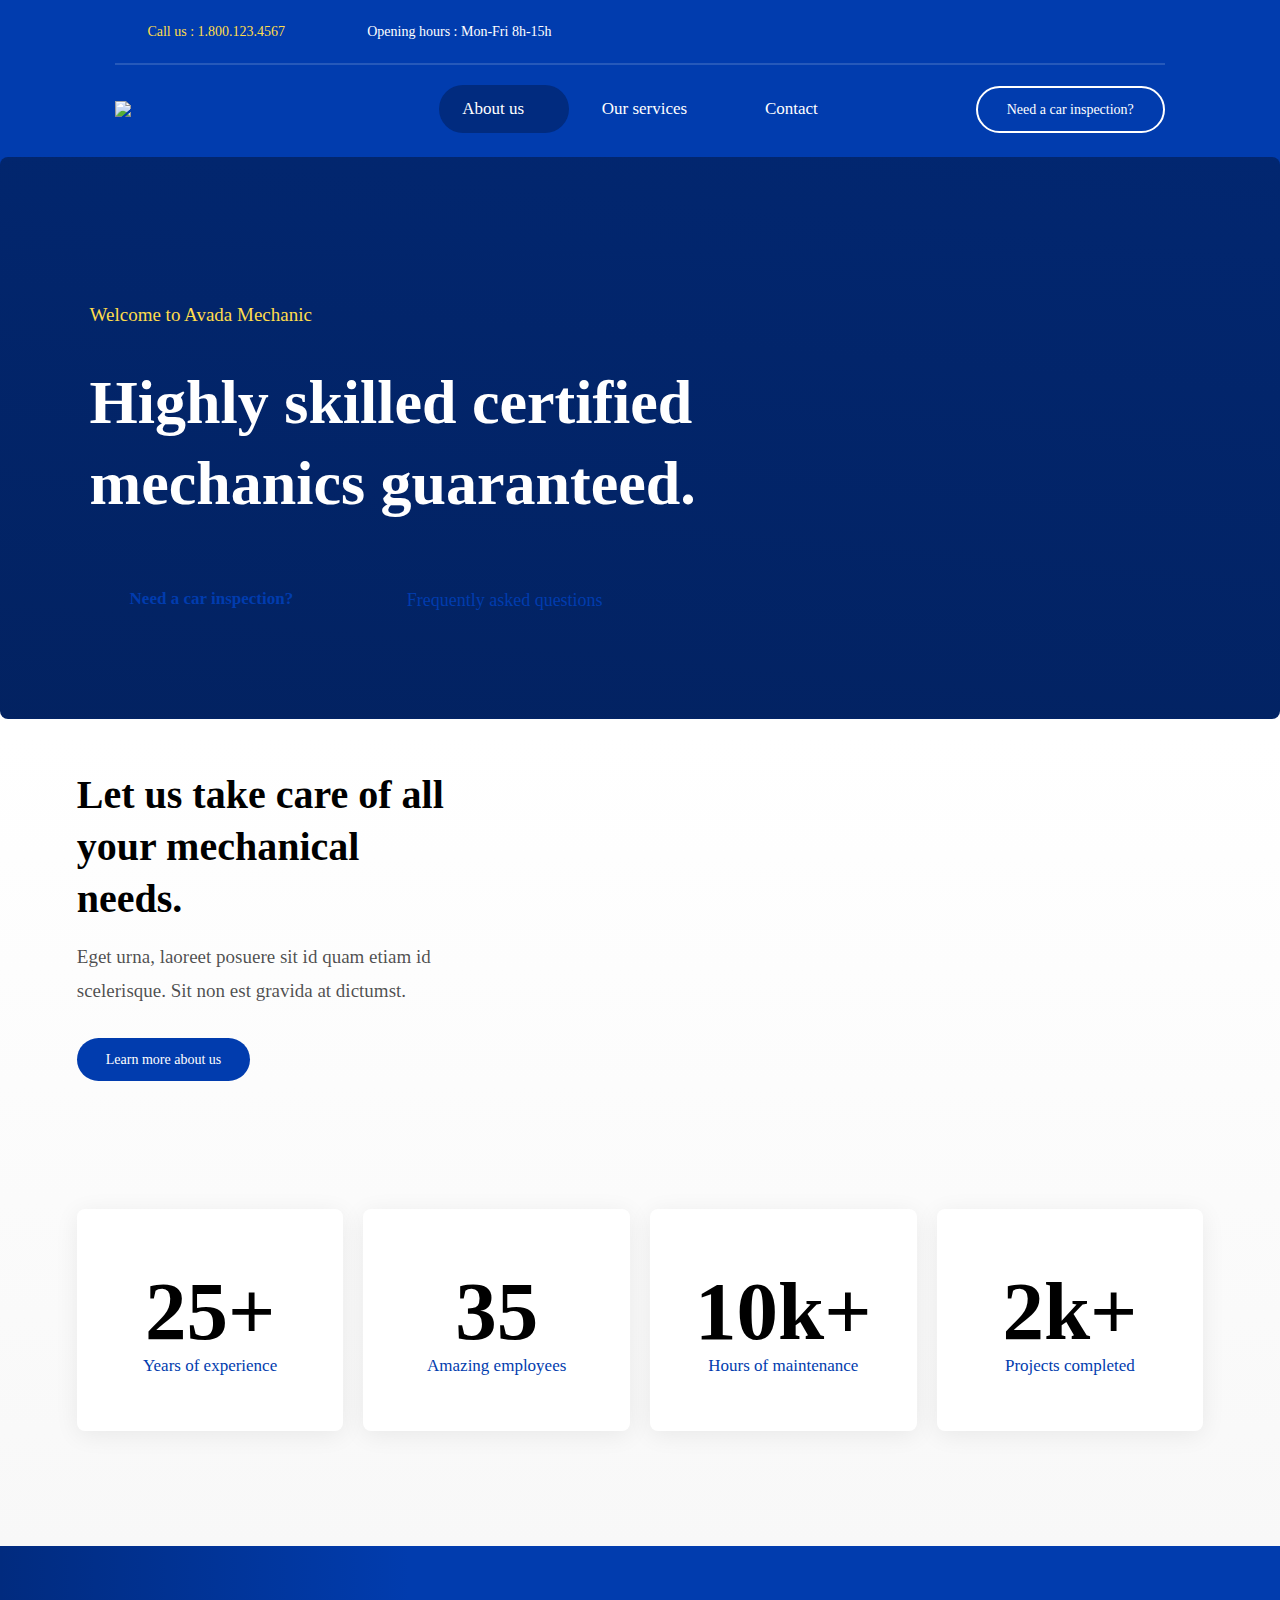
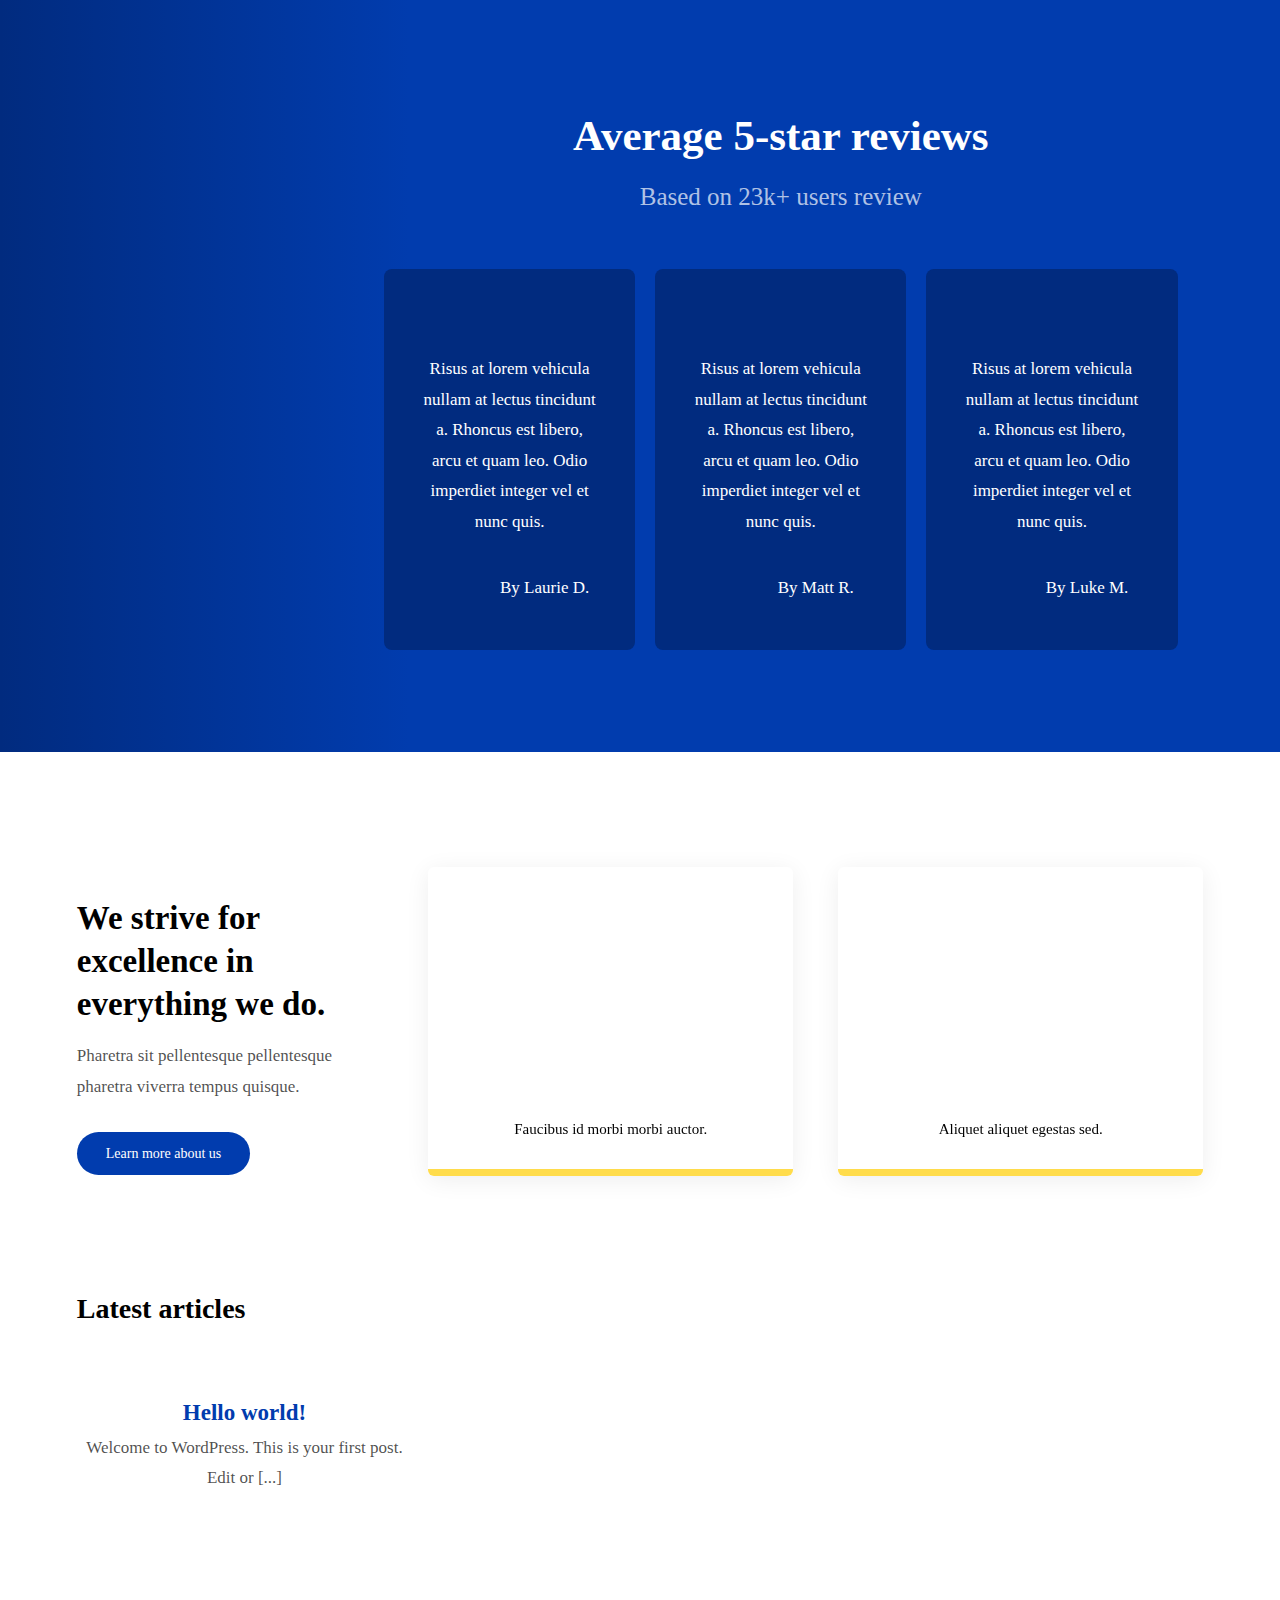
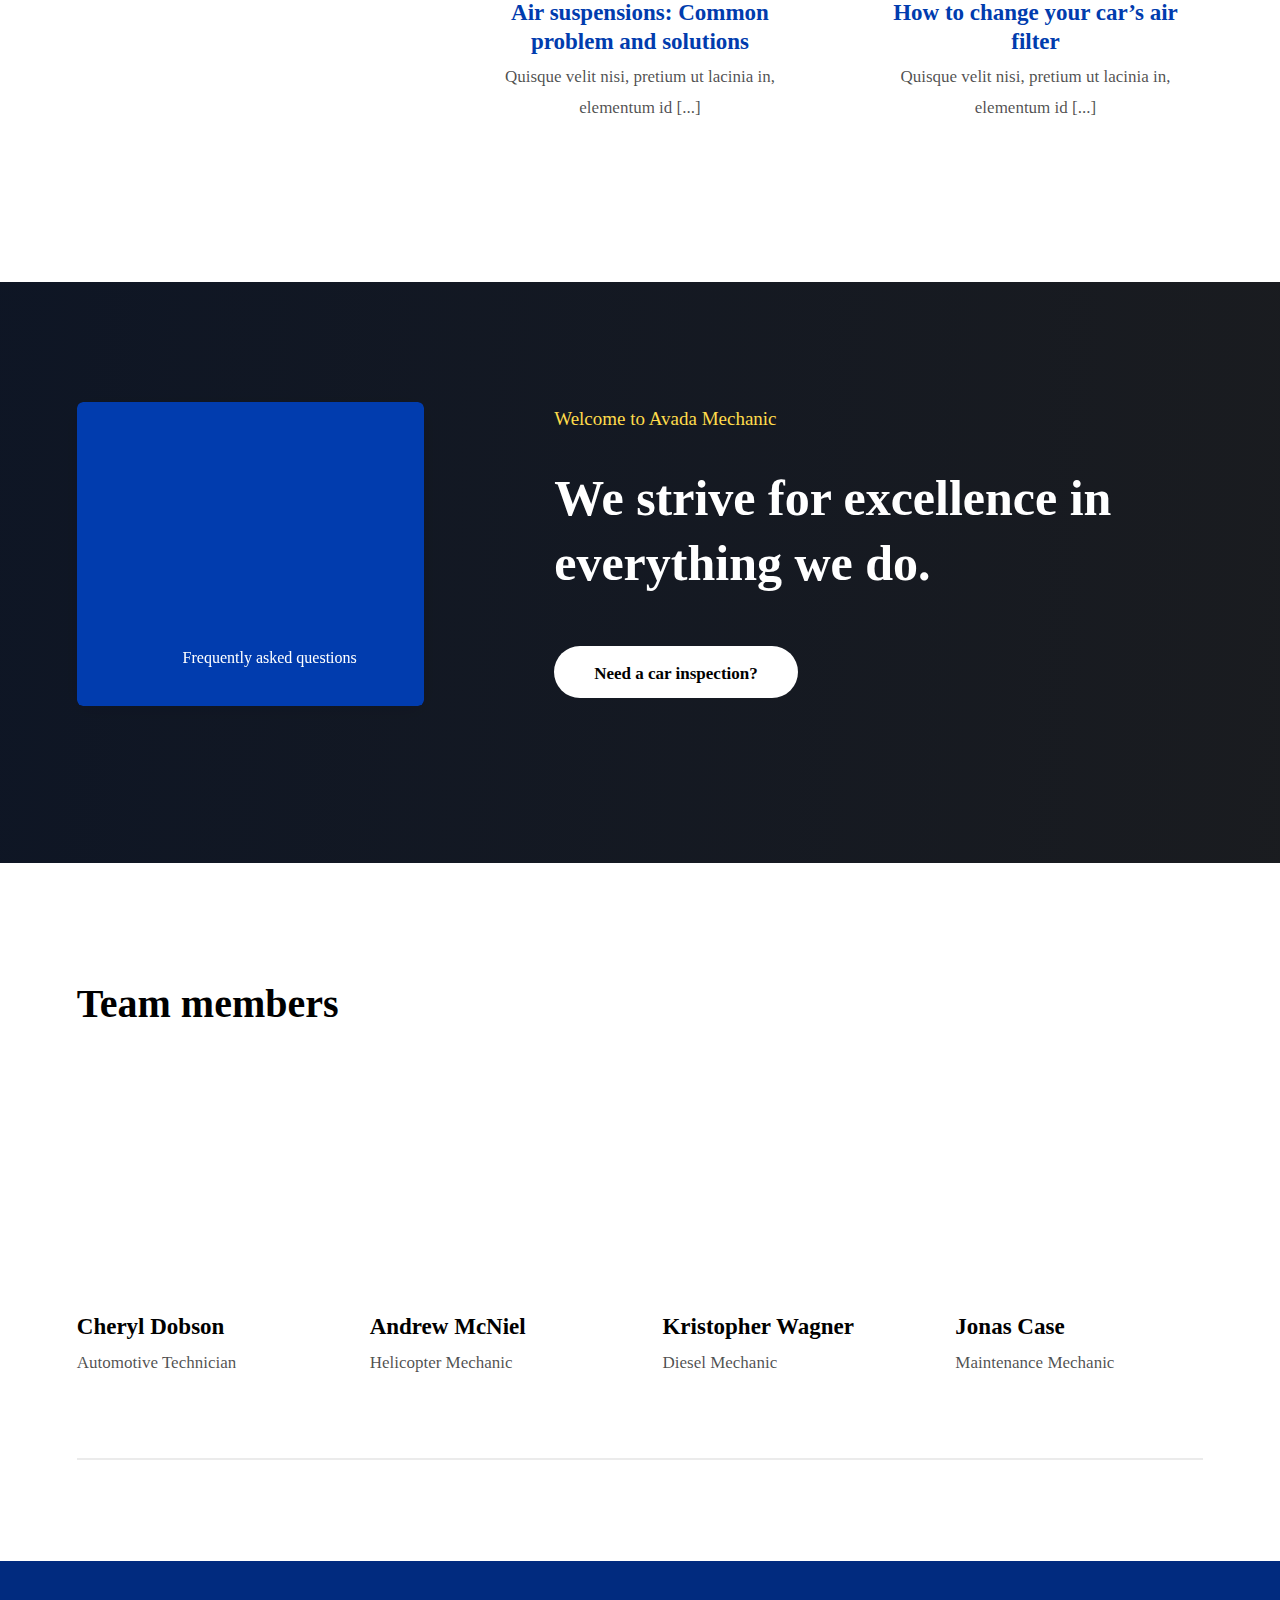
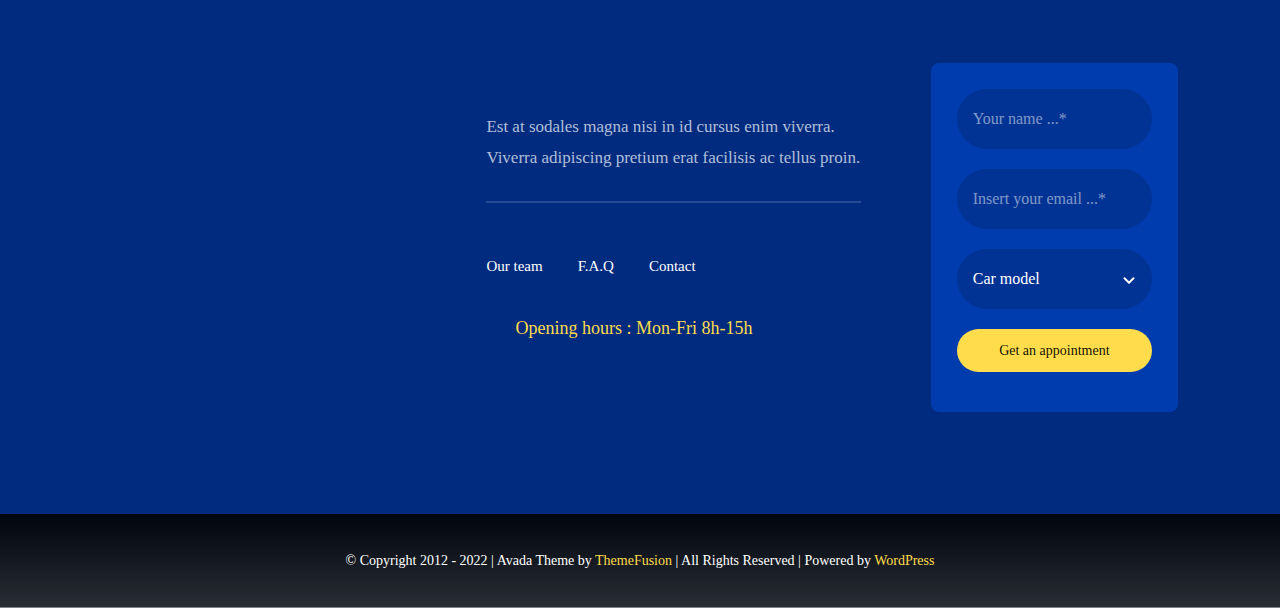
==== commit 651bfbfe: "first commit" ====
--- a/about-us.html
+++ b/about-us.html
@@ -1,161 +1,1271 @@
-
 <!DOCTYPE html>
 <html class="avada-html-layout-wide avada-html-header-position-top avada-is-100-percent-template" lang="en-US" prefix="og: http://ogp.me/ns# fb: http://ogp.me/ns/fb#">
-<head>
-	<meta http-equiv="X-UA-Compatible" content="IE=edge" />
-	<meta http-equiv="Content-Type" content="text/html; charset=utf-8"/>
-	<meta name="viewport" content="width=device-width, initial-scale=1" />
-	<title>About us &#8211; Avada Mechanic</title>
-<meta name='robots' content='max-image-preview:large' />
-<link rel='dns-prefetch' href='//s.w.org' />
-<link rel="alternate" type="application/rss+xml" title="Avada Mechanic &raquo; Feed" href="https://pesanmontir.com/feed/" />
-<link rel="alternate" type="application/rss+xml" title="Avada Mechanic &raquo; Comments Feed" href="https://pesanmontir.com/comments/feed/" />
-					<link rel="shortcut icon" href="https://avada.theme-fusion.com/mechanic/wp-content/uploads/sites/155/2021/02/favicon.jpg" type="image/x-icon" />
-		
-		
-		
-		
-		
-		
-		<meta property="og:title" content="About us"/>
-		<meta property="og:type" content="article"/>
-		<meta property="og:url" content="https://pesanmontir.com/about-us/"/>
-		<meta property="og:site_name" content="Avada Mechanic"/>
-		<meta property="og:description" content="Welcome to Avada Mechanic Highly skilled certified mechanics guaranteed. Highly skilled certified mechanics guaranteed. Need a car inspection?  Frequently asked questions    Curabitur non nulla sit amet nisl tempus. Let us take care of all your mechanical needs. Eget urna, laoreet posuere sit id quam etiam id scelerisque. Sit non est gravida"/>
-
-									<meta property="og:image" content="https://avada.theme-fusion.com/mechanic/wp-content/uploads/sites/155/2021/05/mechanic-logo-svg.svg"/>
-<link rel='stylesheet' id='fusion-dynamic-css-css'  href='asset/css/fusion-styles/a65b1fbfe795d07831ae76ccaacea817.min.css' type='text/css' media='all' />
-<link rel="https://api.w.org/" href="https://pesanmontir.com/wp-json/" /><link rel="alternate" type="application/json" href="https://pesanmontir.com/wp-json/wp/v2/pages/39" /><link rel="EditURI" type="application/rsd+xml" title="RSD" href="https://pesanmontir.com/xmlrpc.php?rsd" />
-<link rel="wlwmanifest" type="application/wlwmanifest+xml" href="https://pesanmontir.com/wp-includes/wlwmanifest.xml" /> 
-<meta name="generator" content="WordPress 5.8.3" />
-<link rel="canonical" href="https://pesanmontir.com/about-us/" />
-<link rel='shortlink' href='https://pesanmontir.com/?p=39' />
-<link rel="alternate" type="application/json+oembed" href="https://pesanmontir.com/wp-json/oembed/1.0/embed?url=https%3A%2F%2Fpesanmontir.com%2Fabout-us%2F" />
-<link rel="alternate" type="text/xml+oembed" href="https://pesanmontir.com/wp-json/oembed/1.0/embed?url=https%3A%2F%2Fpesanmontir.com%2Fabout-us%2F&#038;format=xml" />
-<style type="text/css" id="css-fb-visibility">@media screen and (max-width: 820px){.fusion-no-small-visibility{display:none !important;}body:not(.fusion-builder-ui-wireframe) .sm-text-align-center{text-align:center !important;}body:not(.fusion-builder-ui-wireframe) .sm-text-align-left{text-align:left !important;}body:not(.fusion-builder-ui-wireframe) .sm-text-align-right{text-align:right !important;}body:not(.fusion-builder-ui-wireframe) .sm-flex-align-center{justify-content:center !important;}body:not(.fusion-builder-ui-wireframe) .sm-flex-align-flex-start{justify-content:flex-start !important;}body:not(.fusion-builder-ui-wireframe) .sm-flex-align-flex-end{justify-content:flex-end !important;}body:not(.fusion-builder-ui-wireframe) .sm-mx-auto{margin-left:auto !important;margin-right:auto !important;}body:not(.fusion-builder-ui-wireframe) .sm-ml-auto{margin-left:auto !important;}body:not(.fusion-builder-ui-wireframe) .sm-mr-auto{margin-right:auto !important;}body:not(.fusion-builder-ui-wireframe) .fusion-absolute-position-small{position:absolute;top:auto;width:100%;}}@media screen and (min-width: 821px) and (max-width: 1265px){.fusion-no-medium-visibility{display:none !important;}body:not(.fusion-builder-ui-wireframe) .md-text-align-center{text-align:center !important;}body:not(.fusion-builder-ui-wireframe) .md-text-align-left{text-align:left !important;}body:not(.fusion-builder-ui-wireframe) .md-text-align-right{text-align:right !important;}body:not(.fusion-builder-ui-wireframe) .md-flex-align-center{justify-content:center !important;}body:not(.fusion-builder-ui-wireframe) .md-flex-align-flex-start{justify-content:flex-start !important;}body:not(.fusion-builder-ui-wireframe) .md-flex-align-flex-end{justify-content:flex-end !important;}body:not(.fusion-builder-ui-wireframe) .md-mx-auto{margin-left:auto !important;margin-right:auto !important;}body:not(.fusion-builder-ui-wireframe) .md-ml-auto{margin-left:auto !important;}body:not(.fusion-builder-ui-wireframe) .md-mr-auto{margin-right:auto !important;}body:not(.fusion-builder-ui-wireframe) .fusion-absolute-position-medium{position:absolute;top:auto;width:100%;}}@media screen and (min-width: 1266px){.fusion-no-large-visibility{display:none !important;}body:not(.fusion-builder-ui-wireframe) .lg-text-align-center{text-align:center !important;}body:not(.fusion-builder-ui-wireframe) .lg-text-align-left{text-align:left !important;}body:not(.fusion-builder-ui-wireframe) .lg-text-align-right{text-align:right !important;}body:not(.fusion-builder-ui-wireframe) .lg-flex-align-center{justify-content:center !important;}body:not(.fusion-builder-ui-wireframe) .lg-flex-align-flex-start{justify-content:flex-start !important;}body:not(.fusion-builder-ui-wireframe) .lg-flex-align-flex-end{justify-content:flex-end !important;}body:not(.fusion-builder-ui-wireframe) .lg-mx-auto{margin-left:auto !important;margin-right:auto !important;}body:not(.fusion-builder-ui-wireframe) .lg-ml-auto{margin-left:auto !important;}body:not(.fusion-builder-ui-wireframe) .lg-mr-auto{margin-right:auto !important;}body:not(.fusion-builder-ui-wireframe) .fusion-absolute-position-large{position:absolute;top:auto;width:100%;}}</style><style type="text/css">.recentcomments a{display:inline !important;padding:0 !important;margin:0 !important;}</style>		<script type="text/javascript">
-			var doc = document.documentElement;
-			doc.setAttribute( 'data-useragent', navigator.userAgent );
-		</script>
-		<style type="text/css" id="fusion-builder-page-css">.about-btn .button-icon-left { margin-right: 15px; }</style>
-	</head>
-
-<body class="page-template page-template-100-width page-template-100-width-php page page-id-39 fusion-image-hovers fusion-pagination-sizing fusion-button_type-flat fusion-button_span-no fusion-button_gradient-linear avada-image-rollover-circle-yes avada-image-rollover-no fusion-body ltr fusion-sticky-header no-tablet-sticky-header no-mobile-sticky-header no-mobile-slidingbar no-mobile-totop fusion-disable-outline fusion-sub-menu-fade mobile-logo-pos-left layout-wide-mode avada-has-boxed-modal-shadow- layout-scroll-offset-full avada-has-zero-margin-offset-top fusion-top-header menu-text-align-center mobile-menu-design-classic fusion-show-pagination-text fusion-header-layout-v3 avada-responsive avada-footer-fx-none avada-menu-highlight-style-bar fusion-search-form-clean fusion-main-menu-search-overlay fusion-avatar-circle avada-dropdown-styles avada-blog-layout-large avada-blog-archive-layout-grid avada-header-shadow-no avada-menu-icon-position-left avada-has-megamenu-shadow avada-has-mobile-menu-search avada-has-main-nav-search-icon avada-has-breadcrumb-mobile-hidden avada-has-titlebar-hide avada-header-border-color-full-transparent avada-has-transparent-timeline_color avada-has-pagination-width_height avada-flyout-menu-direction-fade avada-ec-views-v1" >
-		<a class="skip-link screen-reader-text" href="#content">Skip to content</a>
-
-	<div id="boxed-wrapper">
-		<div class="fusion-sides-frame"></div>
-		<div id="wrapper" class="fusion-wrapper">
-			<div id="home" style="position:relative;top:-1px;"></div>
-							<section class="fusion-tb-header"><div class="fusion-fullwidth fullwidth-box fusion-builder-row-1 fusion-flex-container hundred-percent-fullwidth non-hundred-percent-height-scrolling" style="background-color: #013cae;background-position: center center;background-repeat: no-repeat;border-width: 0px 0px 0px 0px;border-color:#e2e2e2;border-style:solid;" ><div class="fusion-builder-row fusion-row fusion-flex-align-items-center" style="width:104% !important;max-width:104% !important;margin-left: calc(-4% / 2 );margin-right: calc(-4% / 2 );"><div class="fusion-layout-column fusion_builder_column fusion-builder-column-0 fusion_builder_column_3_5 3_5 fusion-flex-column fusion-no-medium-visibility fusion-no-large-visibility"><div class="fusion-column-wrapper fusion-flex-justify-content-flex-start fusion-content-layout-row" style="background-position:left top;background-repeat:no-repeat;-webkit-background-size:cover;-moz-background-size:cover;-o-background-size:cover;background-size:cover;padding: 0px 0px 0px 0px;"><div ><style>.fusion-button.button-1 .fusion-button-text,.fusion-button.button-1 i{color:#ffdc4b;}.fusion-button.button-1{border-color:#ffffff;border-radius:35px 35px 35px 35px;background:rgba(101,188,123,0);}.fusion-button.button-1:hover .fusion-button-text,.fusion-button.button-1:hover i,.fusion-button.button-1:focus .fusion-button-text,.fusion-button.button-1:focus i,.fusion-button.button-1:active .fusion-button-text,.fusion-button.button-1:active i{color:#ffffff;}.fusion-button.button-1:hover,.fusion-button.button-1:active,.fusion-button.button-1:focus{border-color:#ffffff;background:rgba(90,168,108,0);}</style><a class="fusion-button button-flat button-large button-custom button-1 fusion-button-default-span fusion-button-default-type fusion-no-small-visibility" target="_self"><i class="mechanic-phone button-icon-left" aria-hidden="true"></i><span class="fusion-button-text">Call us : 1.800.123.4567</span></a></div><div ><style>.fusion-button.button-2 .fusion-button-text,.fusion-button.button-2 i{color:#ffffff;}.fusion-button.button-2{border-color:#ffffff;border-radius:35px 35px 35px 35px;background:rgba(101,188,123,0);}.fusion-button.button-2:hover .fusion-button-text,.fusion-button.button-2:hover i,.fusion-button.button-2:focus .fusion-button-text,.fusion-button.button-2:focus i,.fusion-button.button-2:active .fusion-button-text,.fusion-button.button-2:active i{color:rgba(255,255,255,0.64);}.fusion-button.button-2:hover,.fusion-button.button-2:active,.fusion-button.button-2:focus{border-color:#ffffff;background:rgba(90,168,108,0);}</style><a class="fusion-button button-flat fusion-button-default-size button-custom button-2 fusion-button-default-span fusion-button-default-type" target="_self"><i class="mechanic-watch button-icon-left" aria-hidden="true"></i><span class="fusion-button-text">Opening hours : Mon-Fri 8h-15h</span></a></div></div><style type="text/css">.fusion-body .fusion-builder-column-0{width:60% !important;margin-top : 0px;margin-bottom : 10px;}.fusion-builder-column-0 > .fusion-column-wrapper {padding-top : 0px !important;padding-right : 0px !important;margin-right : 3.2%;padding-bottom : 0px !important;padding-left : 0px !important;margin-left : 0;}@media only screen and (max-width:1265px) {.fusion-body .fusion-builder-column-0{width:60% !important;order : 0;}.fusion-builder-column-0 > .fusion-column-wrapper {margin-right : 3.2%;margin-left : 0;}}@media only screen and (max-width:820px) {.fusion-body .fusion-builder-column-0{width:100% !important;order : 1;}.fusion-builder-column-0 > .fusion-column-wrapper {margin-right : 1.92%;margin-left : -10px;}}</style></div><div class="fusion-layout-column fusion_builder_column fusion-builder-column-1 fusion_builder_column_3_5 3_5 fusion-flex-column fusion-no-small-visibility"><div class="fusion-column-wrapper fusion-flex-justify-content-flex-start fusion-content-layout-row" style="background-position:left top;background-repeat:no-repeat;-webkit-background-size:cover;-moz-background-size:cover;-o-background-size:cover;background-size:cover;padding: 0px 0px 0px 0px;"><div ><style>.fusion-button.button-3 .fusion-button-text,.fusion-button.button-3 i{color:#ffdc4b;}.fusion-button.button-3{border-color:#ffffff;border-radius:35px 35px 35px 35px;background:rgba(101,188,123,0);}.fusion-button.button-3:hover .fusion-button-text,.fusion-button.button-3:hover i,.fusion-button.button-3:focus .fusion-button-text,.fusion-button.button-3:focus i,.fusion-button.button-3:active .fusion-button-text,.fusion-button.button-3:active i{color:#ffffff;}.fusion-button.button-3:hover,.fusion-button.button-3:active,.fusion-button.button-3:focus{border-color:#ffffff;background:rgba(90,168,108,0);}</style><a class="fusion-button button-flat button-large button-custom button-3 fusion-button-default-span fusion-button-default-type" target="_self"><i class="mechanic-phone button-icon-left" aria-hidden="true"></i><span class="fusion-button-text">Call us : 1.800.123.4567</span></a></div><div ><style>.fusion-button.button-4 .fusion-button-text,.fusion-button.button-4 i{color:#ffffff;}.fusion-button.button-4{border-color:#ffffff;border-radius:35px 35px 35px 35px;background:rgba(101,188,123,0);}.fusion-button.button-4:hover .fusion-button-text,.fusion-button.button-4:hover i,.fusion-button.button-4:focus .fusion-button-text,.fusion-button.button-4:focus i,.fusion-button.button-4:active .fusion-button-text,.fusion-button.button-4:active i{color:rgba(255,255,255,0.64);}.fusion-button.button-4:hover,.fusion-button.button-4:active,.fusion-button.button-4:focus{border-color:#ffffff;background:rgba(90,168,108,0);}</style><a class="fusion-button button-flat fusion-button-default-size button-custom button-4 fusion-button-default-span fusion-button-default-type" target="_self"><i class="mechanic-watch button-icon-left" aria-hidden="true"></i><span class="fusion-button-text">Opening hours : Mon-Fri 8h-15h</span></a></div></div><style type="text/css">.fusion-body .fusion-builder-column-1{width:60% !important;margin-top : 0px;margin-bottom : 10px;}.fusion-builder-column-1 > .fusion-column-wrapper {padding-top : 0px !important;padding-right : 0px !important;margin-right : 3.2%;padding-bottom : 0px !important;padding-left : 0px !important;margin-left : 0;}@media only screen and (max-width:1265px) {.fusion-body .fusion-builder-column-1{width:78% !important;order : 0;}.fusion-builder-column-1 > .fusion-column-wrapper {margin-right : 2.4615384615385%;margin-left : 0;}}@media only screen and (max-width:820px) {.fusion-body .fusion-builder-column-1{width:100% !important;order : 1;}.fusion-builder-column-1 > .fusion-column-wrapper {margin-right : 1.92%;margin-left : 1.92%;}}</style></div><div class="fusion-layout-column fusion_builder_column fusion-builder-column-2 fusion_builder_column_2_5 2_5 fusion-flex-column fusion-no-small-visibility"><div class="fusion-column-wrapper fusion-flex-justify-content-flex-end fusion-content-layout-row" style="background-position:left top;background-repeat:no-repeat;-webkit-background-size:cover;-moz-background-size:cover;-o-background-size:cover;background-size:cover;padding: 0px 0px 0px 0px;"><div class="fusion-social-links fusion-social-links-1"><div class="fusion-social-networks"><div class="fusion-social-networks-wrapper"><a class="fusion-social-network-icon fusion-tooltip fusion-facebook awb-icon-facebook" style="color:#fff;font-size:16px;" data-placement="bottom" data-title="Facebook" data-toggle="tooltip" title="Facebook" aria-label="facebook" target="_blank" rel="noopener noreferrer" href="#"></a><a class="fusion-social-network-icon fusion-tooltip fusion-twitter awb-icon-twitter" style="color:#fff;font-size:16px;" data-placement="bottom" data-title="Twitter" data-toggle="tooltip" title="Twitter" aria-label="twitter" target="_blank" rel="noopener noreferrer" href="#"></a><a class="fusion-social-network-icon fusion-tooltip fusion-instagram awb-icon-instagram" style="color:#fff;font-size:16px;" data-placement="bottom" data-title="Instagram" data-toggle="tooltip" title="Instagram" aria-label="instagram" target="_blank" rel="noopener noreferrer" href="#"></a><a class="fusion-social-network-icon fusion-tooltip fusion-youtube awb-icon-youtube" style="color:#fff;font-size:16px;" data-placement="bottom" data-title="YouTube" data-toggle="tooltip" title="YouTube" aria-label="youtube" target="_blank" rel="noopener noreferrer" href="#"></a></div></div></div><style type="text/css">.fusion-social-links-1{text-align:;}@media only screen and (max-width:1265px){.fusion-social-links-1{text-align:;} }@media only screen and (max-width:820px){.fusion-social-links-1{text-align:;} }</style></div><style type="text/css">.fusion-body .fusion-builder-column-2{width:40% !important;margin-top : 0px;margin-bottom : 10px;}.fusion-builder-column-2 > .fusion-column-wrapper {padding-top : 0px !important;padding-right : 0px !important;margin-right : 4.8%;padding-bottom : 0px !important;padding-left : 0px !important;margin-left : 4.8%;}@media only screen and (max-width:1265px) {.fusion-body .fusion-builder-column-2{width:22% !important;order : 0;}.fusion-builder-column-2 > .fusion-column-wrapper {margin-right : 8.7272727272727%;margin-left : 8.7272727272727%;}}@media only screen and (max-width:820px) {.fusion-body .fusion-builder-column-2{width:100% !important;order : 0;}.fusion-builder-column-2 > .fusion-column-wrapper {margin-right : 1.92%;margin-left : 1.92%;}}</style></div><div class="fusion-layout-column fusion_builder_column fusion-builder-column-3 fusion_builder_column_1_1 1_1 fusion-flex-column"><div class="fusion-column-wrapper fusion-flex-justify-content-flex-start fusion-content-layout-column" style="background-position:left top;background-repeat:no-repeat;-webkit-background-size:cover;-moz-background-size:cover;-o-background-size:cover;background-size:cover;padding: 0px 0px 0px 0px;"><div class="fusion-separator fusion-full-width-sep" style="align-self: center;margin-left: auto;margin-right: auto;width:100%;"><div class="fusion-separator-border sep-single sep-solid" style="border-color:rgba(255,255,255,0.15);border-top-width:2px;"></div></div></div><style type="text/css">.fusion-body .fusion-builder-column-3{width:100% !important;margin-top : 0px;margin-bottom : 0px;}.fusion-builder-column-3 > .fusion-column-wrapper {padding-top : 0px !important;padding-right : 0px !important;margin-right : 1.92%;padding-bottom : 0px !important;padding-left : 0px !important;margin-left : 1.92%;}@media only screen and (max-width:1265px) {.fusion-body .fusion-builder-column-3{width:100% !important;order : 0;}.fusion-builder-column-3 > .fusion-column-wrapper {margin-right : 1.92%;margin-left : 1.92%;}}@media only screen and (max-width:820px) {.fusion-body .fusion-builder-column-3{width:100% !important;order : 2;}.fusion-builder-column-3 > .fusion-column-wrapper {margin-right : 1.92%;margin-left : 1.92%;}}</style></div></div><style type="text/css">.fusion-body .fusion-flex-container.fusion-builder-row-1{ padding-top : 10px;margin-top : 0px;padding-right : 9vw;padding-bottom : 0px;margin-bottom : 0px;padding-left : 9vw;}@media only screen and (max-width:1265px) {.fusion-body .fusion-flex-container.fusion-builder-row-1{ padding-right : 20px;padding-left : 20px;}}</style></div><div class="fusion-fullwidth fullwidth-box fusion-builder-row-2 fusion-flex-container hundred-percent-fullwidth non-hundred-percent-height-scrolling fusion-custom-z-index" style="background-color: #013cae;background-position: center center;background-repeat: no-repeat;border-width: 0px 0px 0px 0px;border-color:#e2e2e2;border-style:solid;" ><div class="fusion-builder-row fusion-row fusion-flex-align-items-center" style="width:calc( 100% + 10px ) !important;max-width:calc( 100% + 10px ) !important;margin-left: calc(-10px / 2 );margin-right: calc(-10px / 2 );"><div class="fusion-layout-column fusion_builder_column fusion-builder-column-4 fusion_builder_column_1_4 1_4 fusion-flex-column"><div class="fusion-column-wrapper fusion-flex-justify-content-flex-start fusion-content-layout-column" style="background-position:left top;background-repeat:no-repeat;-webkit-background-size:cover;-moz-background-size:cover;-o-background-size:cover;background-size:cover;padding: 0px 0px 0px 0px;"><div ><span class=" has-fusion-standard-logo fusion-imageframe imageframe-none imageframe-1 hover-type-none"><a class="fusion-no-lightbox" href="https://pesanmontir.com/" target="_self"><img src="https://avada.theme-fusion.com/mechanic/wp-content/uploads/sites/155/2021/05/mechanic-logo-svg.svg" srcset="https://avada.theme-fusion.com/mechanic/wp-content/uploads/sites/155/2021/05/mechanic-logo-svg.svg 1x" retina_url="" class="img-responsive fusion-standard-logo disable-lazyload" alt="Avada Mechanic Logo" /></a></span></div></div><style type="text/css">.fusion-body .fusion-builder-column-4{width:25% !important;margin-top : 0px;margin-bottom : 0px;}.fusion-builder-column-4 > .fusion-column-wrapper {padding-top : 0px !important;padding-right : 0px !important;margin-right : 5px;padding-bottom : 0px !important;padding-left : 0px !important;margin-left : 5px;}@media only screen and (max-width:1265px) {.fusion-body .fusion-builder-column-4{width:25% !important;order : 0;}.fusion-builder-column-4 > .fusion-column-wrapper {margin-right : 5px;margin-left : 5px;}}@media only screen and (max-width:820px) {.fusion-body .fusion-builder-column-4{width:66.666666666667% !important;order : 0;}.fusion-builder-column-4 > .fusion-column-wrapper {margin-right : 5px;margin-left : 5px;}}</style></div><div class="fusion-layout-column fusion_builder_column fusion-builder-column-5 fusion_builder_column_1_2 1_2 fusion-flex-column"><div class="fusion-column-wrapper fusion-flex-justify-content-flex-start fusion-content-layout-column" style="background-position:left top;background-repeat:no-repeat;-webkit-background-size:cover;-moz-background-size:cover;-o-background-size:cover;background-size:cover;padding: 0px 0px 0px 0px;"><nav class="fusion-menu-element-wrapper direction-row mode-dropdown expand-method-hover submenu-mode-dropdown mobile-mode-collapse-to-button mobile-size-full-absolute icons-position-left dropdown-carets-yes has-active-border-bottom-no has-active-border-left-no has-active-border-right-no mobile-trigger-fullwidth-off mobile-indent-on mobile-justify-left main-justify-left loading mega-menu-loading expand-right submenu-transition-fade" aria-label="Menu" data-breakpoint="1265" data-count="0" data-transition-type="center" data-transition-time="300"><button type="button" class="avada-menu-mobile-menu-trigger no-text" onClick="fusionNavClickExpandBtn(this);" aria-expanded="false"><span class="inner"><span class="collapsed-nav-text"><span class="screen-reader-text">Toggle Navigation</span></span><span class="collapsed-nav-icon"><span class="collapsed-nav-icon-open mechanic-menu"></span><span class="collapsed-nav-icon-close mechanic-close"></span></span></span></button><style>.fusion-body .fusion-menu-element-wrapper[data-count="0"],.fusion-body .fusion-menu-element-wrapper[data-count="0"] .fusion-menu-element-list .menu-item > a{font-size:17px;}.fusion-body .fusion-menu-element-wrapper[data-count="0"] .fusion-menu-element-list{justify-content:center;align-items:center;font-family:"Roboto";font-weight:500;}.fusion-body .fusion-menu-element-wrapper[data-count="0"] > .avada-menu-mobile-menu-trigger{font-family:"Roboto";font-weight:500;color:#000000;font-size:25px;}.fusion-body .fusion-menu-element-wrapper[data-count="0"] [class*="awb-icon-"],.fusion-body .fusion-menu-element-wrapper[data-count="0"] [class^="awb-icon-"]{font-family:Roboto !important;}.fusion-body .fusion-menu-element-wrapper[data-count="0"] .fusion-menu-element-list > li{margin-left:calc(10px / 2);margin-right:calc(10px / 2);}.fusion-body .fusion-menu-element-wrapper[data-count="0"] .fusion-menu-element-list > li:not(.fusion-menu-item-button),.fusion-body .fusion-menu-element-wrapper[data-count="0"] .fusion-menu-element-list > li:not(.fusion-menu-item-button) > .background-default,.fusion-body .fusion-menu-element-wrapper[data-count="0"] .fusion-menu-element-list > li:not(.fusion-menu-item-button) > .background-active{border-radius:25px 25px 25px 25px;}.fusion-body .fusion-menu-element-wrapper[data-count="0"] .fusion-menu-element-list > li:not(.fusion-menu-item-button) > a{padding-top:calc(9px + 0px);padding-right:calc(23px + 0px);padding-bottom:calc(9px + 0px);padding-left:calc(23px + 0px);}.fusion-body .fusion-menu-element-wrapper[data-count="0"] .fusion-menu-element-list > li:not(.fusion-menu-item-button) .fusion-widget-cart > a{padding-top:calc(9px + 0px);padding-right:calc(23px + 0px);}.fusion-body .fusion-menu-element-wrapper[data-count="0"] .fusion-menu-element-list > li:not(.fusion-menu-item-button):focus-within > a{padding-top:calc(9px + 0px);}.fusion-body .fusion-menu-element-wrapper[data-count="0"] .fusion-menu-element-list > li:not(.fusion-menu-item-button) > .fusion-open-nav-submenu,.fusion-body .fusion-menu-element-wrapper[data-count="0"] .fusion-menu-element-list > li:not(.fusion-menu-item-button):hover > a,.fusion-body .fusion-menu-element-wrapper[data-count="0"] .fusion-menu-element-list > li:not(.fusion-menu-item-button).hover > a,.fusion-body .fusion-menu-element-wrapper[data-count="0"] .fusion-menu-element-list > li:not(.fusion-menu-item-button):focus > a,.fusion-body .fusion-menu-element-wrapper[data-count="0"] .fusion-menu-element-list > li:not(.fusion-menu-item-button):active > a,.fusion-body .fusion-menu-element-wrapper[data-count="0"] .fusion-menu-element-list > li:not(.fusion-menu-item-button).current-menu-item > a{padding-top:calc(9px + 0px);}.fusion-body .fusion-menu-element-wrapper[data-count="0"] .fusion-menu-element-list > li:not(.fusion-menu-item-button).current-menu-ancestor > a{padding-top:calc(9px + 0px);}.fusion-body .fusion-menu-element-wrapper[data-count="0"] .fusion-menu-element-list > li:not(.fusion-menu-item-button).current-menu-parent > a{padding-top:calc(9px + 0px);}.fusion-body .fusion-menu-element-wrapper[data-count="0"] .fusion-menu-element-list > li:not(.fusion-menu-item-button).expanded > a{padding-top:calc(9px + 0px);}.fusion-body .fusion-menu-element-wrapper[data-count="0"] .fusion-menu-element-list > li:not(.fusion-menu-item-button):hover > .fusion-open-nav-submenu{padding-top:calc(9px + 0px);}.fusion-body .fusion-menu-element-wrapper[data-count="0"] .fusion-menu-element-list > li:not(.fusion-menu-item-button).hover > .fusion-open-nav-submenu{padding-top:calc(9px + 0px);}.fusion-body .fusion-menu-element-wrapper[data-count="0"] .fusion-menu-element-list > li:not(.fusion-menu-item-button):focus > .fusion-open-nav-submenu{padding-top:calc(9px + 0px);}.fusion-body .fusion-menu-element-wrapper[data-count="0"] .fusion-menu-element-list > li:not(.fusion-menu-item-button):active > .fusion-open-nav-submenu{padding-top:calc(9px + 0px);}.fusion-body .fusion-menu-element-wrapper[data-count="0"] .fusion-menu-element-list > li:not(.fusion-menu-item-button):focus-within > .fusion-open-nav-submenu{padding-top:calc(9px + 0px);}.fusion-body .fusion-menu-element-wrapper[data-count="0"] .fusion-menu-element-list > li:not(.fusion-menu-item-button).current-menu-item > .fusion-open-nav-submenu{padding-top:calc(9px + 0px);}.fusion-body .fusion-menu-element-wrapper[data-count="0"] .fusion-menu-element-list > li:not(.fusion-menu-item-button).current-menu-ancestor > .fusion-open-nav-submenu{padding-top:calc(9px + 0px);}.fusion-body .fusion-menu-element-wrapper[data-count="0"] .fusion-menu-element-list > li:not(.fusion-menu-item-button).current-menu-parent > .fusion-open-nav-submenu{padding-top:calc(9px + 0px);}.fusion-body .fusion-menu-element-wrapper[data-count="0"] .fusion-menu-element-list > li:not(.fusion-menu-item-button).expanded > .fusion-open-nav-submenu{padding-top:calc(9px + 0px);}.fusion-body .fusion-menu-element-wrapper[data-count="0"] .fusion-menu-element-list > li:not(.fusion-menu-item-button):not(.menu-item-has-children):focus-within > a{padding-right:calc(23px + 0px);padding-bottom:calc(9px + 0px);padding-left:calc(23px + 0px);}.fusion-body .fusion-menu-element-wrapper[data-count="0"] .fusion-menu-element-list > li:not(.fusion-menu-item-button):not(.menu-item-has-children):hover > a,.fusion-body .fusion-menu-element-wrapper[data-count="0"] .fusion-menu-element-list > li:not(.fusion-menu-item-button):not(.menu-item-has-children).hover > a,.fusion-body .fusion-menu-element-wrapper[data-count="0"] .fusion-menu-element-list > li:not(.fusion-menu-item-button):not(.menu-item-has-children):focus > a,.fusion-body .fusion-menu-element-wrapper[data-count="0"] .fusion-menu-element-list > li:not(.fusion-menu-item-button):not(.menu-item-has-children):active > a,.fusion-body .fusion-menu-element-wrapper[data-count="0"] .fusion-menu-element-list > li:not(.fusion-menu-item-button):not(.menu-item-has-children).current-menu-item > a{padding-right:calc(23px + 0px);padding-bottom:calc(9px + 0px);padding-left:calc(23px + 0px);}.fusion-body .fusion-menu-element-wrapper[data-count="0"] .fusion-menu-element-list > li:not(.fusion-menu-item-button):not(.menu-item-has-children).current-menu-ancestor > a{padding-right:calc(23px + 0px);padding-bottom:calc(9px + 0px);padding-left:calc(23px + 0px);}.fusion-body .fusion-menu-element-wrapper[data-count="0"] .fusion-menu-element-list > li:not(.fusion-menu-item-button):not(.menu-item-has-children).current-menu-parent > a{padding-right:calc(23px + 0px);padding-bottom:calc(9px + 0px);padding-left:calc(23px + 0px);}.fusion-body .fusion-menu-element-wrapper[data-count="0"] .fusion-menu-element-list > li:not(.fusion-menu-item-button):not(.menu-item-has-children).expanded > a{padding-right:calc(23px + 0px);padding-bottom:calc(9px + 0px);padding-left:calc(23px + 0px);}.fusion-body .fusion-menu-element-wrapper[data-count="0"] .fusion-menu-form-inline,.fusion-body .fusion-menu-element-wrapper[data-count="0"] .custom-menu-search-overlay ~ .fusion-overlay-search{padding-top:9px;}.fusion-body .fusion-menu-element-wrapper[data-count="0"]:not(.collapse-enabled) .fusion-menu-element-list .custom-menu-search-overlay .fusion-overlay-search,.fusion-body .fusion-menu-element-wrapper[data-count="0"]:not(.collapse-enabled) .fusion-menu-element-list .fusion-menu-form-inline{padding-top:9px;padding-bottom:9px;padding-right:23px;padding-left:23px;}.fusion-body .fusion-menu-element-wrapper[data-count="0"]:not(.collapse-enabled) .fusion-menu-element-list > li:not(.fusion-menu-item-button) > .fusion-open-nav-submenu{padding-bottom:9px;color:#ffffff !important;}.fusion-body .fusion-menu-element-wrapper[data-count="0"]:not(.collapse-enabled) .fusion-menu-form-inline,.fusion-body .fusion-menu-element-wrapper[data-count="0"]:not(.collapse-enabled) .custom-menu-search-overlay ~ .fusion-overlay-search{padding-bottom:9px;padding-right:23px;padding-left:23px;}.fusion-body .fusion-menu-element-wrapper[data-count="0"] .custom-menu-search-dropdown .fusion-main-menu-icon{padding-right:23px !important;padding-left:23px !important;}.fusion-body .fusion-menu-element-wrapper[data-count="0"] .fusion-overlay-search .fusion-close-search:before,.fusion-body .fusion-menu-element-wrapper[data-count="0"] .fusion-overlay-search .fusion-close-search:after{background:#ffffff;}.fusion-body .fusion-menu-element-wrapper[data-count="0"]:not(.collapse-enabled) .fusion-menu-element-list > li:not(.fusion-menu-item-button) > .background-active{background:#012b7f;}.fusion-body .fusion-menu-element-wrapper[data-count="0"]:not(.collapse-enabled).expand-method-click.dropdown-arrows-parent.direction-row > ul > li.menu-item-has-children.expanded:after,.fusion-body .fusion-menu-element-wrapper[data-count="0"]:not(.collapse-enabled).expand-method-hover.dropdown-arrows-parent.direction-row > ul > li.menu-item-has-children:hover:after,.fusion-body .fusion-menu-element-wrapper[data-count="0"]:not(.collapse-enabled).expand-method-hover.dropdown-arrows-parent.direction-row > ul > li.menu-item-has-children.hover:after,.fusion-body .fusion-menu-element-wrapper[data-count="0"]:not(.collapse-enabled).expand-method-hover.dropdown-arrows-parent.direction-row > ul > li.menu-item-has-children:focus:after,.fusion-body .fusion-menu-element-wrapper[data-count="0"]:not(.collapse-enabled).expand-method-hover.dropdown-arrows-parent.direction-row > ul > li.menu-item-has-children:active:after{border-top-color:#012b7f;}.fusion-body .fusion-menu-element-wrapper[data-count="0"]:not(.collapse-enabled).expand-method-hover.dropdown-arrows-parent.direction-row > ul > li.menu-item-has-children:focus-within:after{border-top-color:#012b7f;}.fusion-body .fusion-menu-element-wrapper[data-count="0"]:not(.collapse-enabled) .fusion-menu-element-list > li:not(.fusion-menu-item-button):not(.custom-menu-search-overlay):focus-within > a{color:#ffffff !important;}.fusion-body .fusion-menu-element-wrapper[data-count="0"]:not(.collapse-enabled) .fusion-menu-element-list > li:not(.fusion-menu-item-button) > a,.fusion-body .fusion-menu-element-wrapper[data-count="0"]:not(.collapse-enabled) .fusion-menu-element-list > li:not(.fusion-menu-item-button):not(.custom-menu-search-overlay):hover > a,.fusion-body .fusion-menu-element-wrapper[data-count="0"]:not(.collapse-enabled) .fusion-menu-element-list > li:not(.fusion-menu-item-button).hover > a,.fusion-body .fusion-menu-element-wrapper[data-count="0"]:not(.collapse-enabled) .fusion-menu-element-list > li:not(.fusion-menu-item-button):not(.custom-menu-search-overlay):focus > a,.fusion-body .fusion-menu-element-wrapper[data-count="0"]:not(.collapse-enabled) .fusion-menu-element-list > li:not(.fusion-menu-item-button):not(.custom-menu-search-overlay):active > a,.fusion-body .fusion-menu-element-wrapper[data-count="0"]:not(.collapse-enabled) .fusion-menu-element-list > li:not(.fusion-menu-item-button).current-menu-item > a{color:#ffffff !important;}.fusion-body .fusion-menu-element-wrapper[data-count="0"]:not(.collapse-enabled) .fusion-menu-element-list > li:not(.fusion-menu-item-button).current-menu-ancestor:not(.awb-flyout-top-level-no-link) > a{color:#ffffff !important;}.fusion-body .fusion-menu-element-wrapper[data-count="0"]:not(.collapse-enabled) .fusion-menu-element-list > li:not(.fusion-menu-item-button).current-menu-parent:not(.awb-flyout-top-level-no-link) > a{color:#ffffff !important;}.fusion-body .fusion-menu-element-wrapper[data-count="0"]:not(.collapse-enabled) .fusion-menu-element-list > li:not(.fusion-menu-item-button).expanded > a{color:#ffffff !important;}.fusion-body .fusion-menu-element-wrapper[data-count="0"]:not(.collapse-enabled) .fusion-menu-element-list > li:not(.fusion-menu-item-button):hover > .fusion-open-nav-submenu{color:#ffffff !important;}.fusion-body .fusion-menu-element-wrapper[data-count="0"]:not(.collapse-enabled) .fusion-menu-element-list > li:not(.fusion-menu-item-button).hover > .fusion-open-nav-submenu{color:#ffffff !important;}.fusion-body .fusion-menu-element-wrapper[data-count="0"]:not(.collapse-enabled) .fusion-menu-element-list > li:not(.fusion-menu-item-button):focus > .fusion-open-nav-submenu{color:#ffffff !important;}.fusion-body .fusion-menu-element-wrapper[data-count="0"]:not(.collapse-enabled) .fusion-menu-element-list > li:not(.fusion-menu-item-button):active > .fusion-open-nav-submenu{color:#ffffff !important;}.fusion-body .fusion-menu-element-wrapper[data-count="0"]:not(.collapse-enabled) .fusion-menu-element-list > li:not(.fusion-menu-item-button):focus-within > .fusion-open-nav-submenu{color:#ffffff !important;}.fusion-body .fusion-menu-element-wrapper[data-count="0"]:not(.collapse-enabled) .fusion-menu-element-list > li:not(.fusion-menu-item-button).current-menu-item > .fusion-open-nav-submenu{color:#ffffff !important;}.fusion-body .fusion-menu-element-wrapper[data-count="0"]:not(.collapse-enabled) .fusion-menu-element-list > li:not(.fusion-menu-item-button).current-menu-ancestor > .fusion-open-nav-submenu{color:#ffffff !important;}.fusion-body .fusion-menu-element-wrapper[data-count="0"]:not(.collapse-enabled) .fusion-menu-element-list > li:not(.fusion-menu-item-button).current-menu-parent > .fusion-open-nav-submenu{color:#ffffff !important;}.fusion-body .fusion-menu-element-wrapper[data-count="0"]:not(.collapse-enabled) .fusion-menu-element-list > li:not(.fusion-menu-item-button).expanded > .fusion-open-nav-submenu{color:#ffffff !important;}.fusion-body .fusion-menu-element-wrapper[data-count="0"].direction-row:not(.collapse-enabled):not(.submenu-mode-flyout) .fusion-menu-element-list > li > ul.sub-menu:not(.fusion-megamenu){margin-top:22px !important;}.fusion-body .fusion-menu-element-wrapper[data-count="0"].expand-method-hover.direction-row .fusion-menu-element-list > li:hover:before,.fusion-body .fusion-menu-element-wrapper[data-count="0"].expand-method-hover.direction-row .fusion-menu-element-list > li.hover:before,.fusion-body .fusion-menu-element-wrapper[data-count="0"].expand-method-hover.direction-row .fusion-menu-element-list > li:focus:before,.fusion-body .fusion-menu-element-wrapper[data-count="0"].expand-method-hover.direction-row .fusion-menu-element-list > li:active:before{bottom:calc(0px - 22px);height:22px;}.fusion-body .fusion-menu-element-wrapper[data-count="0"].expand-method-hover.direction-row .fusion-menu-element-list > li:focus-within:before{bottom:calc(0px - 22px);height:22px;}.fusion-body .fusion-menu-element-wrapper[data-count="0"] .fusion-menu-element-list .sub-menu{border-top-left-radius:6px;border-top-right-radius:6px;border-bottom-left-radius:6px;border-bottom-right-radius:6px;}.fusion-body .fusion-menu-element-wrapper[data-count="0"] .fusion-menu-element-list .sub-menu > li:first-child{border-top-left-radius:6px;border-top-right-radius:6px;}.fusion-body .fusion-menu-element-wrapper[data-count="0"] .custom-menu-search-dropdown .fusion-menu-searchform-dropdown .fusion-search-form-content{border-top-left-radius:6px;border-top-right-radius:6px;border-bottom-left-radius:6px;border-bottom-right-radius:6px;background-color:#013cae;color:#ffffff;padding-top:10px;padding-bottom:10px;}.fusion-body .fusion-menu-element-wrapper[data-count="0"] .fusion-menu-element-list .sub-menu > li:last-child{border-bottom-left-radius:6px;border-bottom-right-radius:6px;}.fusion-body .fusion-menu-element-wrapper[data-count="0"] .fusion-menu-element-list .sub-menu > li,.fusion-body .fusion-menu-element-wrapper[data-count="0"] .fusion-menu-element-list .sub-menu li a{font-family:"Epilogue";font-weight:500;}.fusion-body .fusion-menu-element-wrapper[data-count="0"] .sub-menu .fusion-menu-cart,.fusion-body .fusion-menu-element-wrapper[data-count="0"] .avada-menu-login-box .avada-custom-menu-item-contents,.fusion-body .fusion-menu-element-wrapper[data-count="0"] .fusion-menu-element-list ul:not(.fusion-megamenu) > li:not(.fusion-menu-item-button){background-color:#013cae;color:#ffffff;}.fusion-body .fusion-menu-element-wrapper[data-count="0"] .fusion-menu-element-list ul:not(.fusion-megamenu) > li:not(.fusion-menu-item-button) > a{color:#ffffff !important;padding-top:10px;padding-bottom:10px;}.fusion-body .fusion-menu-element-wrapper[data-count="0"] .fusion-menu-element-list ul:not(.fusion-megamenu):not(.fusion-menu-searchform-dropdown) > li:not(.fusion-menu-item-button):focus-within{background-color:#ffdc4b;}.fusion-body .fusion-menu-element-wrapper[data-count="0"] .fusion-menu-element-list ul:not(.fusion-megamenu):not(.fusion-menu-searchform-dropdown) > li:not(.fusion-menu-item-button):hover,.fusion-body .fusion-menu-element-wrapper[data-count="0"] .fusion-menu-element-list ul:not(.fusion-megamenu):not(.fusion-menu-searchform-dropdown) > li:not(.fusion-menu-item-button):focus,.fusion-body .fusion-menu-element-wrapper[data-count="0"] .fusion-menu-element-list ul:not(.fusion-megamenu):not(.fusion-menu-searchform-dropdown) > li:not(.fusion-menu-item-button).expanded{background-color:#ffdc4b;}.fusion-body .fusion-menu-element-wrapper[data-count="0"] .fusion-menu-element-list ul:not(.fusion-megamenu) > li.current-menu-item:not(.fusion-menu-item-button){background-color:#ffdc4b;}.fusion-body .fusion-menu-element-wrapper[data-count="0"] .fusion-menu-element-list ul:not(.fusion-megamenu) > li.current-menu-parent:not(.fusion-menu-item-button){background-color:#ffdc4b;}.fusion-body .fusion-menu-element-wrapper[data-count="0"] .fusion-menu-element-list ul:not(.fusion-megamenu) > li.current-menu-ancestor:not(.fusion-menu-item-button){background-color:#ffdc4b;}.fusion-body .fusion-menu-element-wrapper[data-count="0"] .fusion-menu-element-list ul:not(.fusion-megamenu) > li.current_page_item:not(.fusion-menu-item-button){background-color:#ffdc4b;}.fusion-body .fusion-menu-element-wrapper[data-count="0"] .fusion-menu-element-list ul:not(.fusion-megamenu) > li:focus-within > a{color:#000000 !important;}.fusion-body .fusion-menu-element-wrapper[data-count="0"] .fusion-menu-element-list ul:not(.fusion-megamenu) > li:hover > a,.fusion-body .fusion-menu-element-wrapper[data-count="0"] .fusion-menu-element-list ul:not(.fusion-megamenu) > li.hover > a,.fusion-body .fusion-menu-element-wrapper[data-count="0"] .fusion-menu-element-list ul:not(.fusion-megamenu) > li:focus > a,.fusion-body .fusion-menu-element-wrapper[data-count="0"] .fusion-menu-element-list ul:not(.fusion-megamenu) > li.expanded > a{color:#000000 !important;}.fusion-body .fusion-menu-element-wrapper[data-count="0"] .fusion-menu-element-list ul:not(.fusion-megamenu) > li:not(.fusion-menu-item-button).current-menu-item > a{color:#000000 !important;}.fusion-body .fusion-menu-element-wrapper[data-count="0"] .fusion-menu-element-list ul:not(.fusion-megamenu) > li:not(.fusion-menu-item-button).current-menu-ancestor > a{color:#000000 !important;}.fusion-body .fusion-menu-element-wrapper[data-count="0"] .fusion-menu-element-list ul:not(.fusion-megamenu) > li:not(.fusion-menu-item-button).current-menu-parent > a{color:#000000 !important;}.fusion-body .fusion-menu-element-wrapper[data-count="0"] .fusion-menu-element-list ul:not(.fusion-megamenu) > li:hover > a .fusion-button{color:#000000 !important;}.fusion-body .fusion-menu-element-wrapper[data-count="0"] .fusion-menu-element-list ul:not(.fusion-megamenu) > li.hover > a .fusion-button{color:#000000 !important;}.fusion-body .fusion-menu-element-wrapper[data-count="0"] .fusion-menu-element-list ul:not(.fusion-megamenu) > li:focus > a .fusion-button{color:#000000 !important;}.fusion-body .fusion-menu-element-wrapper[data-count="0"] .fusion-menu-element-list ul:not(.fusion-megamenu) > li:focus-within > a .fusion-button{color:#000000 !important;}.fusion-body .fusion-menu-element-wrapper[data-count="0"] .fusion-menu-element-list ul:not(.fusion-megamenu) > li.expanded > a .fusion-button{color:#000000 !important;}.fusion-body .fusion-menu-element-wrapper[data-count="0"] .fusion-menu-element-list ul:not(.fusion-megamenu) > li.current-menu-item > a .fusion-button{color:#000000 !important;}.fusion-body .fusion-menu-element-wrapper[data-count="0"] .fusion-menu-element-list ul:not(.fusion-megamenu) > li.current-menu-ancestor > a .fusion-button{color:#000000 !important;}.fusion-body .fusion-menu-element-wrapper[data-count="0"] .fusion-menu-element-list ul:not(.fusion-megamenu) > li.current-menu-parent > a .fusion-button{color:#000000 !important;}.fusion-body .fusion-menu-element-wrapper[data-count="0"] .fusion-menu-element-list ul:not(.fusion-megamenu) > li:hover > .fusion-open-nav-submenu{color:#000000 !important;}.fusion-body .fusion-menu-element-wrapper[data-count="0"] .fusion-menu-element-list ul:not(.fusion-megamenu) > li.hover > .fusion-open-nav-submenu{color:#000000 !important;}.fusion-body .fusion-menu-element-wrapper[data-count="0"] .fusion-menu-element-list ul:not(.fusion-megamenu) > li:focus > .fusion-open-nav-submenu{color:#000000 !important;}.fusion-body .fusion-menu-element-wrapper[data-count="0"] .fusion-menu-element-list ul:not(.fusion-megamenu) > li:focus-within > .fusion-open-nav-submenu{color:#000000 !important;}.fusion-body .fusion-menu-element-wrapper[data-count="0"] .fusion-menu-element-list ul:not(.fusion-megamenu) > li.expanded > .fusion-open-nav-submenu{color:#000000 !important;}.fusion-body .fusion-menu-element-wrapper[data-count="0"] .fusion-menu-element-list ul:not(.fusion-megamenu) > li.current-menu-item > .fusion-open-nav-submenu{color:#000000 !important;}.fusion-body .fusion-menu-element-wrapper[data-count="0"] .fusion-menu-element-list ul:not(.fusion-megamenu) > li.current-menu-ancestor > .fusion-open-nav-submenu{color:#000000 !important;}.fusion-body .fusion-menu-element-wrapper[data-count="0"] .fusion-menu-element-list ul:not(.fusion-megamenu) > li.current-menu-parent > .fusion-open-nav-submenu{color:#000000 !important;}.fusion-body .fusion-menu-element-wrapper[data-count="0"] .sub-menu .fusion-menu-cart a{padding-top:10px;padding-bottom:10px;}.fusion-body .fusion-menu-element-wrapper[data-count="0"] .avada-menu-login-box .avada-custom-menu-item-contents form{padding-top:10px;}.fusion-body .fusion-menu-element-wrapper[data-count="0"] .avada-menu-login-box .avada-custom-menu-item-contents .fusion-menu-login-box-register{padding-bottom:10px;}.fusion-body .fusion-menu-element-wrapper[data-count="0"]:not(.collapse-enabled) .fusion-menu-element-list ul:not(.fusion-megamenu) > li{border-bottom-color:rgba(0,0,0,0);}.fusion-body .fusion-menu-element-wrapper[data-count="0"]:not(.collapse-enabled) .fusion-menu-element-list ul:not(.fusion-megamenu) a{font-size:1.1em;}.fusion-body .fusion-menu-element-wrapper[data-count="0"].collapse-enabled{justify-content:flex-end;font-family:inherit;font-weight:400;}.fusion-body .fusion-menu-element-wrapper[data-count="0"].collapse-enabled .fusion-menu-element-list{margin-top:10px;}.fusion-body .fusion-menu-element-wrapper[data-count="0"] .fusion-menu-element-list > li,.fusion-body .fusion-menu-element-wrapper[data-count="0"] .fusion-menu-element-list .fusion-megamenu-title,.fusion-body .fusion-menu-element-wrapper[data-count="0"] .fusion-menu-element-list ul{text-transform:none;}.fusion-body .fusion-menu-element-wrapper[data-count="0"]:not(.collapse-enabled) .fusion-menu-element-list > li.menu-item:focus-within > a .fusion-megamenu-icon{color:#ffffff;}.fusion-body .fusion-menu-element-wrapper[data-count="0"]:not(.collapse-enabled) .fusion-menu-element-list > li.menu-item:hover > a .fusion-megamenu-icon,.fusion-body .fusion-menu-element-wrapper[data-count="0"]:not(.collapse-enabled) .fusion-menu-element-list > li.menu-item.hover > a .fusion-megamenu-icon,.fusion-body .fusion-menu-element-wrapper[data-count="0"]:not(.collapse-enabled) .fusion-menu-element-list > li.menu-item:focus > a .fusion-megamenu-icon,.fusion-body .fusion-menu-element-wrapper[data-count="0"]:not(.collapse-enabled) .fusion-menu-element-list > li.menu-item:active > a .fusion-megamenu-icon,.fusion-body .fusion-menu-element-wrapper[data-count="0"]:not(.collapse-enabled) .fusion-menu-element-list > li.menu-item.current-menu-item > a .fusion-megamenu-icon{color:#ffffff;}.fusion-body .fusion-menu-element-wrapper[data-count="0"]:not(.collapse-enabled) .fusion-menu-element-list > li.menu-item.current-menu-ancestor > a .fusion-megamenu-icon{color:#ffffff;}.fusion-body .fusion-menu-element-wrapper[data-count="0"]:not(.collapse-enabled) .fusion-menu-element-list > li.menu-item.current-menu-parent > a .fusion-megamenu-icon{color:#ffffff;}.fusion-body .fusion-menu-element-wrapper[data-count="0"]:not(.collapse-enabled) .fusion-menu-element-list > li.menu-item.expanded > a .fusion-megamenu-icon{color:#ffffff;}.fusion-body .fusion-menu-element-wrapper[data-count="0"] .custom-menu-search-dropdown:hover .fusion-main-menu-icon{color:#ffffff !important;}.fusion-body .fusion-menu-element-wrapper[data-count="0"] .custom-menu-search-overlay:hover .fusion-menu-icon-search.trigger-overlay{color:#ffffff !important;}.fusion-body .fusion-menu-element-wrapper[data-count="0"] .custom-menu-search-overlay:hover ~ .fusion-overlay-search{color:#ffffff !important;}.fusion-body .fusion-menu-element-wrapper[data-count="0"].collapse-enabled ul li:focus-within > a{background:#012b7f !important;color:#ffffff !important;}.fusion-body .fusion-menu-element-wrapper[data-count="0"].collapse-enabled ul li:hover > a,.fusion-body .fusion-menu-element-wrapper[data-count="0"].collapse-enabled ul li.hover > a,.fusion-body .fusion-menu-element-wrapper[data-count="0"].collapse-enabled ul li:focus > a,.fusion-body .fusion-menu-element-wrapper[data-count="0"].collapse-enabled ul li:active > a,.fusion-body .fusion-menu-element-wrapper[data-count="0"].collapse-enabled ul li.current-menu-item > a{background:#012b7f !important;color:#ffffff !important;}.fusion-body .fusion-menu-element-wrapper[data-count="0"].collapse-enabled ul li.current-menu-ancestor > a{background:#012b7f !important;color:#ffffff !important;}.fusion-body .fusion-menu-element-wrapper[data-count="0"].collapse-enabled ul li.current-menu-parent > a{background:#012b7f !important;color:#ffffff !important;}.fusion-body .fusion-menu-element-wrapper[data-count="0"].collapse-enabled ul li.expanded > a{background:#012b7f !important;color:#ffffff !important;}.fusion-body .fusion-menu-element-wrapper[data-count="0"].collapse-enabled ul li.fusion-menu-item-button:focus-within{background:#012b7f !important;}.fusion-body .fusion-menu-element-wrapper[data-count="0"].collapse-enabled ul li.fusion-menu-item-button:hover,.fusion-body .fusion-menu-element-wrapper[data-count="0"].collapse-enabled ul li.fusion-menu-item-button.hover,.fusion-body .fusion-menu-element-wrapper[data-count="0"].collapse-enabled ul li.fusion-menu-item-button:focus,.fusion-body .fusion-menu-element-wrapper[data-count="0"].collapse-enabled ul li.fusion-menu-item-button:active,.fusion-body .fusion-menu-element-wrapper[data-count="0"].collapse-enabled ul li.fusion-menu-item-button.current-menu-item{background:#012b7f !important;}.fusion-body .fusion-menu-element-wrapper[data-count="0"].collapse-enabled ul li.fusion-menu-item-button.current-menu-ancestor{background:#012b7f !important;}.fusion-body .fusion-menu-element-wrapper[data-count="0"].collapse-enabled ul li.fusion-menu-item-button.current-menu-parent{background:#012b7f !important;}.fusion-body .fusion-menu-element-wrapper[data-count="0"].collapse-enabled ul li.fusion-menu-item-button.expanded{background:#012b7f !important;}.fusion-body .fusion-menu-element-wrapper[data-count="0"].collapse-enabled ul li .sub-menu li:not(.current-menu-item):not(.current-menu-ancestor):not(.current-menu-parent):not(.expanded):hover a{background:#012b7f !important;color:#ffffff !important;}.fusion-body .fusion-menu-element-wrapper[data-count="0"].collapse-enabled ul li .sub-menu li:not(.current-menu-item):not(.current-menu-ancestor):not(.current-menu-parent):not(.expanded).hover a{background:#012b7f !important;color:#ffffff !important;}.fusion-body .fusion-menu-element-wrapper[data-count="0"].collapse-enabled ul li .sub-menu li:not(.current-menu-item):not(.current-menu-ancestor):not(.current-menu-parent):not(.expanded):focus a{background:#012b7f !important;color:#ffffff !important;}.fusion-body .fusion-menu-element-wrapper[data-count="0"].collapse-enabled ul li .sub-menu li:not(.current-menu-item):not(.current-menu-ancestor):not(.current-menu-parent):not(.expanded):active a{background:#012b7f !important;color:#ffffff !important;}.fusion-body .fusion-menu-element-wrapper[data-count="0"].collapse-enabled ul li .sub-menu li:not(.current-menu-item):not(.current-menu-ancestor):not(.current-menu-parent):not(.expanded):focus-within a{background:#012b7f !important;color:#ffffff !important;}.fusion-body .fusion-menu-element-wrapper[data-count="0"].collapse-enabled ul li:hover > .fusion-open-nav-submenu-on-click:before{color:#ffffff !important;}.fusion-body .fusion-menu-element-wrapper[data-count="0"].collapse-enabled ul li.hover > .fusion-open-nav-submenu-on-click:before{color:#ffffff !important;}.fusion-body .fusion-menu-element-wrapper[data-count="0"].collapse-enabled ul li:focus > .fusion-open-nav-submenu-on-click:before{color:#ffffff !important;}.fusion-body .fusion-menu-element-wrapper[data-count="0"].collapse-enabled ul li:active > .fusion-open-nav-submenu-on-click:before{color:#ffffff !important;}.fusion-body .fusion-menu-element-wrapper[data-count="0"].collapse-enabled ul li:focus-within > .fusion-open-nav-submenu-on-click:before{color:#ffffff !important;}.fusion-body .fusion-menu-element-wrapper[data-count="0"].collapse-enabled ul li:hover > a .fusion-button{color:#ffffff !important;}.fusion-body .fusion-menu-element-wrapper[data-count="0"].collapse-enabled ul li.hover > a .fusion-button{color:#ffffff !important;}.fusion-body .fusion-menu-element-wrapper[data-count="0"].collapse-enabled ul li:focus > a .fusion-button{color:#ffffff !important;}.fusion-body .fusion-menu-element-wrapper[data-count="0"].collapse-enabled ul li:active > a .fusion-button{color:#ffffff !important;}.fusion-body .fusion-menu-element-wrapper[data-count="0"].collapse-enabled ul li:focus-within > a .fusion-button{color:#ffffff !important;}.fusion-body .fusion-menu-element-wrapper[data-count="0"].collapse-enabled ul li.current-menu-item > a .fusion-button{color:#ffffff !important;}.fusion-body .fusion-menu-element-wrapper[data-count="0"].collapse-enabled ul li.current-menu-ancestor > a .fusion-button{color:#ffffff !important;}.fusion-body .fusion-menu-element-wrapper[data-count="0"].collapse-enabled ul li.current-menu-parent > a .fusion-button{color:#ffffff !important;}.fusion-body .fusion-menu-element-wrapper[data-count="0"].collapse-enabled ul li.expanded > a .fusion-button{color:#ffffff !important;}.fusion-body .fusion-menu-element-wrapper[data-count="0"].collapse-enabled ul li.current-menu-item > .fusion-open-nav-submenu-on-click:before{color:#ffffff !important;}.fusion-body .fusion-menu-element-wrapper[data-count="0"].collapse-enabled ul li.current-menu-parent > .fusion-open-nav-submenu-on-click:before{color:#ffffff !important;}.fusion-body .fusion-menu-element-wrapper[data-count="0"].collapse-enabled ul li.current-menu-ancestor > .fusion-open-nav-submenu-on-click:before{color:#ffffff !important;}.fusion-body .fusion-menu-element-wrapper[data-count="0"].collapse-enabled ul.sub-menu.sub-menu li.current-menu-ancestor > .fusion-open-nav-submenu-on-click:before{color:#ffffff !important;}.fusion-body .fusion-menu-element-wrapper[data-count="0"].collapse-enabled ul.sub-menu.sub-menu li.current-menu-parent > .fusion-open-nav-submenu-on-click:before{color:#ffffff !important;}.fusion-body .fusion-menu-element-wrapper[data-count="0"].collapse-enabled ul.sub-menu.sub-menu li.expanded > .fusion-open-nav-submenu-on-click:before{color:#ffffff !important;}.fusion-body .fusion-menu-element-wrapper[data-count="0"].collapse-enabled ul.sub-menu.sub-menu li:hover > .fusion-open-nav-submenu-on-click:before{color:#ffffff !important;}.fusion-body .fusion-menu-element-wrapper[data-count="0"].collapse-enabled ul.sub-menu.sub-menu li.hover > .fusion-open-nav-submenu-on-click:before{color:#ffffff !important;}.fusion-body .fusion-menu-element-wrapper[data-count="0"].collapse-enabled ul.sub-menu.sub-menu li:focus > .fusion-open-nav-submenu-on-click:before{color:#ffffff !important;}.fusion-body .fusion-menu-element-wrapper[data-count="0"].collapse-enabled ul.sub-menu.sub-menu li:active > .fusion-open-nav-submenu-on-click:before{color:#ffffff !important;}.fusion-body .fusion-menu-element-wrapper[data-count="0"].collapse-enabled ul.sub-menu.sub-menu li:focus-within > .fusion-open-nav-submenu-on-click:before{color:#ffffff !important;}.fusion-body .fusion-menu-element-wrapper[data-count="0"].collapse-enabled ul.sub-menu.sub-menu li:hover > a{color:#ffffff !important;}.fusion-body .fusion-menu-element-wrapper[data-count="0"].collapse-enabled ul.sub-menu.sub-menu li.hover > a{color:#ffffff !important;}.fusion-body .fusion-menu-element-wrapper[data-count="0"].collapse-enabled ul.sub-menu.sub-menu li:focus > a{color:#ffffff !important;}.fusion-body .fusion-menu-element-wrapper[data-count="0"].collapse-enabled ul.sub-menu.sub-menu li:active > a{color:#ffffff !important;}.fusion-body .fusion-menu-element-wrapper[data-count="0"].collapse-enabled ul.sub-menu.sub-menu li:focus-within > a{color:#ffffff !important;}.fusion-body .fusion-menu-element-wrapper[data-count="0"].collapse-enabled ul.sub-menu.sub-menu li.current-menu-item > a{color:#ffffff !important;}.fusion-body .fusion-menu-element-wrapper[data-count="0"].collapse-enabled ul.sub-menu.sub-menu li.current-menu-ancestor > a{color:#ffffff !important;}.fusion-body .fusion-menu-element-wrapper[data-count="0"].collapse-enabled ul.sub-menu.sub-menu li.current-menu-parent > a{color:#ffffff !important;}.fusion-body .fusion-menu-element-wrapper[data-count="0"].collapse-enabled ul.sub-menu.sub-menu li.expanded > a{color:#ffffff !important;}.fusion-body .fusion-menu-element-wrapper[data-count="0"].collapse-enabled ul.sub-menu.sub-menu li:hover > a:hover{color:#ffffff !important;}.fusion-body .fusion-menu-element-wrapper[data-count="0"].collapse-enabled ul.sub-menu.sub-menu li.hover > a:hover{color:#ffffff !important;}.fusion-body .fusion-menu-element-wrapper[data-count="0"].collapse-enabled ul.sub-menu.sub-menu li:focus > a:hover{color:#ffffff !important;}.fusion-body .fusion-menu-element-wrapper[data-count="0"].collapse-enabled ul.sub-menu.sub-menu li:active > a:hover{color:#ffffff !important;}.fusion-body .fusion-menu-element-wrapper[data-count="0"].collapse-enabled ul.sub-menu.sub-menu li:focus-within > a:hover{color:#ffffff !important;}.fusion-body .fusion-menu-element-wrapper[data-count="0"].collapse-enabled ul.sub-menu.sub-menu li.current-menu-item > a:hover{color:#ffffff !important;}.fusion-body .fusion-menu-element-wrapper[data-count="0"].collapse-enabled ul.sub-menu.sub-menu li.current-menu-ancestor > a:hover{color:#ffffff !important;}.fusion-body .fusion-menu-element-wrapper[data-count="0"].collapse-enabled ul.sub-menu.sub-menu li.current-menu-parent > a:hover{color:#ffffff !important;}.fusion-body .fusion-menu-element-wrapper[data-count="0"].collapse-enabled ul.sub-menu.sub-menu li.expanded > a:hover{color:#ffffff !important;}.fusion-body .fusion-menu-element-wrapper[data-count="0"].collapse-enabled ul.sub-menu.sub-menu li.current-menu-item > .fusion-open-nav-submenu-on-click:before{color:#ffffff !important;}.fusion-body .fusion-menu-element-wrapper[data-count="0"].collapse-enabled li:not(:last-child),.fusion-body .fusion-menu-element-wrapper[data-count="0"].collapse-enabled li.menu-item:not(.expanded){border-bottom-color:#ffffff !important;}.fusion-body .fusion-menu-element-wrapper[data-count="0"].collapse-enabled li.menu-item.menu-item-has-children ul.sub-menu li.menu-item-has-children.expanded>ul.sub-menu{border-top-color:#ffffff;}.fusion-body .fusion-menu-element-wrapper[data-count="0"].collapse-enabled ul li > a{min-height:55px;font-family:inherit;font-weight:400;}.fusion-body .fusion-menu-element-wrapper[data-count="0"].collapse-enabled .fusion-open-nav-submenu-on-click:before,.fusion-body .fusion-menu-element-wrapper[data-count="0"].collapse-enabled li.menu-item{min-height:55px;}.fusion-body .fusion-menu-element-wrapper[data-count="0"].collapse-enabled ul li > a .fusion-button{font-family:inherit;font-weight:400;}.fusion-body .fusion-menu-element-wrapper[data-count="0"].collapse-enabled [class*="awb-icon-"],.fusion-body .fusion-menu-element-wrapper[data-count="0"].collapse-enabled [class^="awb-icon-"]{font-family:inherit !important;}.fusion-body .fusion-menu-element-wrapper[data-count="0"]:not(.collapse-enabled) .fusion-menu-element-list ul,.fusion-body .fusion-menu-element-wrapper[data-count="0"]:not(.collapse-enabled) .custom-menu-search-dropdown .fusion-menu-searchform-dropdown .fusion-search-form-content{box-shadow:2px 4px 6px 1px rgba(0,0,0,0.1);;}</style><ul id="menu-mechanic-main-menu" class="fusion-menu fusion-custom-menu fusion-menu-element-list"><li  id="menu-item-45"  class="menu-item menu-item-type-post_type menu-item-object-page current-menu-item page_item page-item-39 current_page_item current-menu-ancestor current-menu-parent current_page_parent current_page_ancestor menu-item-has-children menu-item-45 fusion-dropdown-menu"  data-item-id="45"><span class="background-default transition-center"></span><span class="background-active transition-center"></span><a  href="https://pesanmontir.com/about-us/" class="fusion-background-highlight"><span class="menu-text">About us</span><span class="fusion-open-nav-submenu"></span></a><button type="button" aria-label="Open submenu of About us" aria-expanded="false" class="fusion-open-nav-submenu fusion-open-nav-submenu-on-click" onclick="fusionNavClickExpandSubmenuBtn(this);"></button><ul class="sub-menu"><li  id="menu-item-974"  class="menu-item menu-item-type-post_type menu-item-object-page current-menu-item page_item page-item-39 current_page_item menu-item-974 fusion-dropdown-submenu" ><span class="background-default transition-center"></span><span class="background-active transition-center"></span><a  href="https://pesanmontir.com/about-us/" class="fusion-background-highlight"><span>About us</span></a></li><li  id="menu-item-954"  class="menu-item menu-item-type-post_type menu-item-object-page menu-item-954 fusion-dropdown-submenu" ><span class="background-default transition-center"></span><span class="background-active transition-center"></span><a  href="f-a-q.html" class="fusion-background-highlight"><span>F.A.Q</span></a></li><li  id="menu-item-980"  class="menu-item menu-item-type-post_type menu-item-object-page menu-item-980 fusion-dropdown-submenu" ><span class="background-default transition-center"></span><span class="background-active transition-center"></span><a  href="our-team.html" class="fusion-background-highlight"><span>Our team</span></a></li></ul></li><li  id="menu-item-46"  class="menu-item menu-item-type-post_type menu-item-object-page menu-item-has-children menu-item-46 fusion-dropdown-menu"  data-item-id="46"><span class="background-default transition-center"></span><span class="background-active transition-center"></span><a  href="https://pesanmontir.com/our-services/" class="fusion-background-highlight"><span class="menu-text">Our services</span><span class="fusion-open-nav-submenu"></span></a><button type="button" aria-label="Open submenu of Our services" aria-expanded="false" class="fusion-open-nav-submenu fusion-open-nav-submenu-on-click" onclick="fusionNavClickExpandSubmenuBtn(this);"></button><ul class="sub-menu"><li  id="menu-item-679"  class="menu-item menu-item-type-post_type menu-item-object-page menu-item-679 fusion-dropdown-submenu" ><span class="background-default transition-center"></span><span class="background-active transition-center"></span><a  href="https://pesanmontir.com/mechanical-engineering/" class="fusion-background-highlight"><span>Mechanical engineering</span></a></li><li  id="menu-item-886"  class="menu-item menu-item-type-post_type menu-item-object-page menu-item-886 fusion-dropdown-submenu" ><span class="background-default transition-center"></span><span class="background-active transition-center"></span><a  href="https://pesanmontir.com/general-mechanic/" class="fusion-background-highlight"><span>General mechanic</span></a></li><li  id="menu-item-896"  class="menu-item menu-item-type-post_type menu-item-object-page menu-item-896 fusion-dropdown-submenu" ><span class="background-default transition-center"></span><span class="background-active transition-center"></span><a  href="https://pesanmontir.com/maintenance-mechanic/" class="fusion-background-highlight"><span>Maintenance mechanic</span></a></li><li  id="menu-item-897"  class="menu-item menu-item-type-post_type menu-item-object-page menu-item-897 fusion-dropdown-submenu" ><span class="background-default transition-center"></span><span class="background-active transition-center"></span><a  href="https://pesanmontir.com/car-mechanic/" class="fusion-background-highlight"><span>Car mechanic</span></a></li></ul></li><li  id="menu-item-44"  class="menu-item menu-item-type-post_type menu-item-object-page menu-item-44"  data-item-id="44"><span class="background-default transition-center"></span><span class="background-active transition-center"></span><a  href="https://pesanmontir.com/contact/" class="fusion-background-highlight"><span class="menu-text">Contact</span></a></li></ul></nav></div><style type="text/css">.fusion-body .fusion-builder-column-5{width:50% !important;margin-top : 0px;margin-bottom : 0px;}.fusion-builder-column-5 > .fusion-column-wrapper {padding-top : 0px !important;padding-right : 0px !important;margin-right : 5px;padding-bottom : 0px !important;padding-left : 0px !important;margin-left : 5px;}@media only screen and (max-width:1265px) {.fusion-body .fusion-builder-column-5{width:10% !important;order : 2;}.fusion-builder-column-5 > .fusion-column-wrapper {margin-right : 5px;margin-left : 5px;}}@media only screen and (max-width:820px) {.fusion-body .fusion-builder-column-5{width:33.333333333333% !important;order : 1;}.fusion-builder-column-5 > .fusion-column-wrapper {margin-right : 5px;margin-left : 5px;}}</style></div><div class="fusion-layout-column fusion_builder_column fusion-builder-column-6 fusion_builder_column_1_4 1_4 fusion-flex-column"><div class="fusion-column-wrapper fusion-flex-justify-content-flex-start fusion-content-layout-column" style="background-position:left top;background-repeat:no-repeat;-webkit-background-size:cover;-moz-background-size:cover;-o-background-size:cover;background-size:cover;padding: 0px 0px 0px 0px;"><div class="sm-text-align-left" style="text-align:right;"><style>.fusion-button.button-5{border-color:#ffffff;border-width:2px 2px 2px 2px;border-radius:35px 35px 35px 35px;background:rgba(1,43,127,0);}.fusion-button.button-5 .fusion-button-text,.fusion-button.button-5 i,.fusion-button.button-5:hover .fusion-button-text,.fusion-button.button-5:hover i,.fusion-button.button-5:focus .fusion-button-text,.fusion-button.button-5:focus i,.fusion-button.button-5:active .fusion-button-text,.fusion-button.button-5:active i{color:#ffffff;}.fusion-button.button-5:hover,.fusion-button.button-5:active,.fusion-button.button-5:focus{border-color:#012b7f;border-width:2px 2px 2px 2px;background:#012b7f;}</style><a class="fusion-button button-flat fusion-button-default-size button-custom button-5 fusion-button-span-yes fusion-button-default-type fusion-no-medium-visibility fusion-no-large-visibility" target="_self" href="https://pesanmontir.com/contact/"><span class="fusion-button-text">Need a car inspection?</span></a></div><div class="sm-text-align-left" style="text-align:right;"><style>.fusion-button.button-6{border-color:#ffffff;border-width:2px 2px 2px 2px;border-radius:35px 35px 35px 35px;background:rgba(1,43,127,0);}.fusion-button.button-6 .fusion-button-text,.fusion-button.button-6 i,.fusion-button.button-6:hover .fusion-button-text,.fusion-button.button-6:hover i,.fusion-button.button-6:focus .fusion-button-text,.fusion-button.button-6:focus i,.fusion-button.button-6:active .fusion-button-text,.fusion-button.button-6:active i{color:#ffffff;}.fusion-button.button-6:hover,.fusion-button.button-6:active,.fusion-button.button-6:focus{border-color:#012b7f;border-width:2px 2px 2px 2px;background:#012b7f;}</style><a class="fusion-button button-flat fusion-button-default-size button-custom button-6 fusion-button-default-span fusion-button-default-type fusion-no-small-visibility" target="_self" href="https://pesanmontir.com/contact/"><span class="fusion-button-text">Need a car inspection?</span></a></div></div><style type="text/css">.fusion-body .fusion-builder-column-6{width:25% !important;margin-top : 0px;margin-bottom : 0px;}.fusion-builder-column-6 > .fusion-column-wrapper {padding-top : 0px !important;padding-right : 0px !important;margin-right : 5px;padding-bottom : 0px !important;padding-left : 0px !important;margin-left : 5px;}@media only screen and (max-width:1265px) {.fusion-body .fusion-builder-column-6{width:65% !important;order : 1;}.fusion-builder-column-6 > .fusion-column-wrapper {margin-right : 5px;margin-left : 5px;}}@media only screen and (max-width:820px) {.fusion-body .fusion-builder-column-6{width:100% !important;order : 2;margin-top : 20px;}.fusion-builder-column-6 > .fusion-column-wrapper {margin-right : 5px;margin-left : 5px;}}</style></div></div><style type="text/css">.fusion-fullwidth.fusion-builder-row-2 { z-index:999 !important; }.fusion-body .fusion-flex-container.fusion-builder-row-2{ padding-top : 10px;margin-top : 0px;padding-right : 9vw;padding-bottom : 0px;margin-bottom : 0px;padding-left : 9vw;}@media only screen and (max-width:1265px) {.fusion-body .fusion-flex-container.fusion-builder-row-2{ padding-right : 20px;padding-left : 20px;}}@media only screen and (max-width:820px) {.fusion-body .fusion-flex-container.fusion-builder-row-2{ padding-bottom : 10px;}}</style></div><div class="fusion-fullwidth fullwidth-box fusion-builder-row-3 fusion-flex-container nonhundred-percent-fullwidth non-hundred-percent-height-scrolling" style="background-color: #013cae;background-position: center center;background-repeat: no-repeat;border-width: 0px 0px 0px 0px;border-color:#e2e2e2;border-style:solid;" ><div class="fusion-builder-row fusion-row fusion-flex-align-items-flex-start" style="max-width:1424.8px;margin-left: calc(-4% / 2 );margin-right: calc(-4% / 2 );"><div class="fusion-layout-column fusion_builder_column fusion-builder-column-7 fusion_builder_column_1_1 1_1 fusion-flex-column"><div class="fusion-column-wrapper fusion-flex-justify-content-flex-start fusion-content-layout-column" style="background-position:left top;background-repeat:no-repeat;-webkit-background-size:cover;-moz-background-size:cover;-o-background-size:cover;background-size:cover;padding: 0px 0px 0px 0px;"><div class="fusion-section-separator section-separator slant fusion-section-separator-1"><div class="fusion-section-separator-svg fusion-section-separator-fullwidth" style="padding:0;"><svg class="fusion-slant-candy" xmlns="http://www.w3.org/2000/svg" version="1.1" width="100%" height="100" viewBox="0 0 100 100" preserveAspectRatio="none" style="fill:#ffffff;padding:0;margin-bottom:-3px;display:block"><path d="M100 0 L0 100 L101 100 Z"></path></svg></div><div class="fusion-section-separator-spacer fusion-section-separator-fullwidth"><div class="fusion-section-separator-spacer-height" style="height:99px;"></div></div></div></div><style type="text/css">.fusion-body .fusion-builder-column-7{width:100% !important;margin-top : 0px;margin-bottom : 0px;}.fusion-builder-column-7 > .fusion-column-wrapper {padding-top : 0px !important;padding-right : 0px !important;margin-right : 1.92%;padding-bottom : 0px !important;padding-left : 0px !important;margin-left : 1.92%;}@media only screen and (max-width:1265px) {.fusion-body .fusion-builder-column-7{width:100% !important;order : 0;}.fusion-builder-column-7 > .fusion-column-wrapper {margin-right : 1.92%;margin-left : 1.92%;}}@media only screen and (max-width:820px) {.fusion-body .fusion-builder-column-7{width:100% !important;order : 0;}.fusion-builder-column-7 > .fusion-column-wrapper {margin-right : 1.92%;margin-left : 1.92%;}}</style></div></div><style type="text/css">.fusion-body .fusion-flex-container.fusion-builder-row-3{ padding-top : 325px;margin-top : 0px;padding-right : 6vw;padding-bottom : 0px;margin-bottom : -410px;padding-left : 6vw;}</style></div>
-</section>		<div id="sliders-container" class="fusion-slider-visibility">
-					</div>
-							
-			
-						<main id="main" class="clearfix width-100">
-				<div class="fusion-row" style="max-width:100%;">
-<section id="content" class="full-width">
-					<div id="post-39" class="post-39 page type-page status-publish hentry">
-			<span class="entry-title rich-snippet-hidden">About us</span><span class="vcard rich-snippet-hidden"><span class="fn"><a href="https://pesanmontir.com/author/louisther@pesanmontir.com/" title="Posts by louisther@pesanmontir.com" rel="author">louisther@pesanmontir.com</a></span></span><span class="updated rich-snippet-hidden">2021-01-20T19:01:16+00:00</span>						<div class="post-content">
-				<div class="fusion-fullwidth fullwidth-box fusion-builder-row-4 fusion-flex-container hundred-percent-fullwidth non-hundred-percent-height-scrolling" style="background-color: rgba(255,255,255,0);background-position: center center;background-repeat: no-repeat;border-width: 0px 0px 0px 0px;border-color:#e2e2e2;border-style:solid;" ><div class="fusion-builder-row fusion-row fusion-flex-align-items-stretch" style="width:calc( 100% + 0px ) !important;max-width:calc( 100% + 0px ) !important;margin-left: calc(-0px / 2 );margin-right: calc(-0px / 2 );"><div class="fusion-layout-column fusion_builder_column fusion-builder-column-8 fusion_builder_column_1_1 1_1 fusion-flex-column"><div class="fusion-column-wrapper lazyload fusion-flex-justify-content-flex-start fusion-content-layout-row fusion-empty-dims-bg-image" style="background-image: linear-gradient(185deg, rgba(5,21,53,0.2) 0%,rgba(5,21,53,0.4) 100%);background-position:center center;background-repeat:no-repeat;-webkit-background-size:cover;-moz-background-size:cover;-o-background-size:cover;background-size:cover;border-radius:8px 8px 8px 8px;background-color:#012b7f;border-radius:8px 8px 8px 8px;overflow:hidden;padding: 11vw 26vw 7vw 7vw;" data-bg-url="http://pesanmontir.com/wp-content/uploads/2021/02/hero-3.jpg" data-bg="http://pesanmontir.com/wp-content/uploads/2021/02/hero-3.jpg" data-bg-gradient="linear-gradient(185deg, rgba(5,21,53,0.2) 0%,rgba(5,21,53,0.4) 100%)"><div class="fusion-text fusion-text-1" style="font-size:19px;color:#ffdc4b;"><p>Welcome to Avada Mechanic</p>
-</div><style type="text/css">@media only screen and (max-width:1265px) {.fusion-title.fusion-title-1{margin-top:10px!important; margin-right:0px!important;margin-bottom:50px!important;margin-left:0px!important;}}@media only screen and (max-width:820px) {.fusion-title.fusion-title-1{margin-top:10px!important; margin-right:0px!important;margin-bottom:40px!important; margin-left:0px!important;}}</style><div class="fusion-title title fusion-title-1 fusion-no-medium-visibility fusion-no-large-visibility fusion-sep-none fusion-title-text fusion-title-size-one" style="font-size:48px;margin-top:10px;margin-right:0px;margin-bottom:50px;margin-left:0px;"><h1 class="title-heading-left" style="margin:0;font-size:1em;color:#ffffff;line-height:1.3em;">Highly skilled certified mechanics guaranteed.</h1></div><style type="text/css">@media only screen and (max-width:1265px) {.fusion-title.fusion-title-2{margin-top:10px!important; margin-right:0px!important;margin-bottom:50px!important;margin-left:0px!important;}}@media only screen and (max-width:820px) {.fusion-title.fusion-title-2{margin-top:10px!important; margin-right:0px!important;margin-bottom:40px!important; margin-left:0px!important;}}</style><div class="fusion-title title fusion-title-2 fusion-no-small-visibility fusion-sep-none fusion-title-text fusion-title-size-one" style="font-size:62px;margin-top:10px;margin-right:0px;margin-bottom:50px;margin-left:0px;"><h1 class="title-heading-left" style="margin:0;font-size:1em;color:#ffffff;line-height:1.3em;">Highly skilled certified mechanics guaranteed.</h1></div><div ><style>.fusion-button.button-7 .fusion-button-text,.fusion-button.button-7 i{color:#000000;}.fusion-button.button-7{border-color:#ffffff;border-radius:35px 35px 35px 35px;background:#ffffff;}.fusion-button.button-7:hover .fusion-button-text,.fusion-button.button-7:hover i,.fusion-button.button-7:focus .fusion-button-text,.fusion-button.button-7:focus i,.fusion-button.button-7:active .fusion-button-text,.fusion-button.button-7:active i{color:#ffffff;}.fusion-button.button-7:hover,.fusion-button.button-7:active,.fusion-button.button-7:focus{border-color:#ffffff;background:#012b7f;}</style><a class="fusion-button button-flat button-large button-custom button-7 fusion-button-default-span fusion-button-default-type custom-hero-btn" target="_self" href="https://pesanmontir.com/contact" style="margin-top:-7px;margin-right:30px;"><span class="fusion-button-text">Need a car inspection?</span></a></div><div class="fusion-separator fusion-no-medium-visibility fusion-no-large-visibility fusion-full-width-sep" style="align-self: center;margin-left: auto;margin-right: auto;margin-bottom:30px;width:100%;"></div><div ><style>.fusion-button.button-8 .fusion-button-text,.fusion-button.button-8 i{color:#ffffff;}.fusion-button.button-8{border-color:#ffffff;border-radius:35px 35px 35px 35px;background:rgba(101,188,123,0);}.fusion-button.button-8:hover .fusion-button-text,.fusion-button.button-8:hover i,.fusion-button.button-8:focus .fusion-button-text,.fusion-button.button-8:focus i,.fusion-button.button-8:active .fusion-button-text,.fusion-button.button-8:active i{color:rgba(255,255,255,0.64);}.fusion-button.button-8:hover,.fusion-button.button-8:active,.fusion-button.button-8:focus{border-color:#ffffff;background:rgba(90,168,108,0);}</style><a class="fusion-button button-flat button-xlarge button-custom button-8 fusion-button-default-span fusion-button-default-type about-btn" target="_self" href="https://pesanmontir.com/about-us/" style="margin-left:-30px;"><i class="mechanic-play button-icon-left" aria-hidden="true"></i><span class="fusion-button-text">Frequently asked questions</span></a></div></div><style type="text/css">.fusion-body .fusion-builder-column-8{width:100% !important;margin-top : 0px;margin-bottom : 0px;}.fusion-builder-column-8 > .fusion-column-wrapper {padding-top : 11vw !important;padding-right : 26vw !important;margin-right : 0;padding-bottom : 7vw !important;padding-left : 7vw !important;margin-left : 0;}@media only screen and (max-width:1265px) {.fusion-body .fusion-builder-column-8{width:100% !important;order : 0;}.fusion-builder-column-8 > .fusion-column-wrapper {margin-right : 0;margin-left : 0;}}@media only screen and (min-width:1265px) {.fusion-body .fusion-builder-column-8 .fusion-empty-dims-img-placeholder { display: none; } }@media only screen and (max-width:820px) {.fusion-body .fusion-builder-column-8{width:100% !important;order : 0;}.fusion-builder-column-8 > .fusion-column-wrapper {margin-right : 0;margin-left : 0;}}</style></div></div><style type="text/css">.fusion-body .fusion-flex-container.fusion-builder-row-4{ padding-top : 0px;margin-top : 0px;padding-right : 6vw;padding-bottom : 0px;margin-bottom : 115px;padding-left : 6vw;}@media only screen and (max-width:1265px) {.fusion-body .fusion-flex-container.fusion-builder-row-4{ padding-right : 0;margin-bottom : 55px;padding-left : 0;}}</style></div><div class="fusion-fullwidth fullwidth-box fusion-builder-row-5 fusion-flex-container nonhundred-percent-fullwidth non-hundred-percent-height-scrolling" style="background-color: rgba(255,255,255,0);background-image:linear-gradient(180deg, #ffffff 0%,#f8f8f8 100%);background-position: center center;background-repeat: no-repeat;border-width: 0px 0px 0px 0px;border-color:#e2e2e2;border-style:solid;" ><div class="fusion-builder-row fusion-row fusion-flex-align-items-stretch" style="max-width:calc( 1370px + 20px );margin-left: calc(-20px / 2 );margin-right: calc(-20px / 2 );"><div class="fusion-layout-column fusion_builder_column fusion-builder-column-9 fusion_builder_column_2_5 2_5 fusion-flex-column"><div class="fusion-column-wrapper fusion-flex-justify-content-flex-start fusion-content-layout-column" style="background-position:left top;background-repeat:no-repeat;-webkit-background-size:cover;-moz-background-size:cover;-o-background-size:cover;background-size:cover;padding: 20px 0px 0px 0px;"><style type="text/css">@media only screen and (max-width:1265px) {.fusion-title.fusion-title-3{margin-top:10px!important; margin-right:0px!important;margin-bottom:15px!important;margin-left:0px!important;}}@media only screen and (max-width:820px) {.fusion-title.fusion-title-3{margin-top:10px!important; margin-right:0px!important;margin-bottom:10px!important; margin-left:0px!important;}}</style><div class="fusion-title title fusion-title-3 fusion-no-large-visibility fusion-sep-none fusion-title-text fusion-title-size-two" style="font-size:32px;margin-top:10px;margin-right:0px;margin-bottom:15px;margin-left:0px;"><h2 class="title-heading-left" style="margin:0;font-size:1em;line-height:1.3em;">Curabitur non nulla sit amet nisl tempus.</h2></div><style type="text/css">@media only screen and (max-width:1265px) {.fusion-title.fusion-title-4{margin-top:10px!important; margin-right:0px!important;margin-bottom:15px!important;margin-left:0px!important;}}@media only screen and (max-width:820px) {.fusion-title.fusion-title-4{margin-top:10px!important; margin-right:0px!important;margin-bottom:10px!important; margin-left:0px!important;}}</style><div class="fusion-title title fusion-title-4 fusion-no-small-visibility fusion-no-medium-visibility fusion-sep-none fusion-title-text fusion-title-size-two" style="font-size:40px;margin-top:10px;margin-right:0px;margin-bottom:15px;margin-left:0px;"><h2 class="title-heading-left" style="margin:0;font-size:1em;line-height:1.3em;">Let us take care of all your mechanical needs.</h2></div><div class="fusion-text fusion-text-2" style="font-size:19px;"><p>Eget urna, laoreet posuere sit id quam etiam id scelerisque. Sit non est gravida at dictumst.</p>
-</div><div ><style>.fusion-button.button-9{border-radius:35px 35px 35px 35px;}</style><a class="fusion-button button-flat fusion-button-default-size button-default button-9 fusion-button-default-span fusion-button-default-type" target="_self" href="https://pesanmontir.com/our-services/" style="margin-top:10px;"><span class="fusion-button-text">Learn more about us</span></a></div></div><style type="text/css">.fusion-body .fusion-builder-column-9{width:40% !important;margin-top : 0px;margin-bottom : 115px;}.fusion-builder-column-9 > .fusion-column-wrapper {padding-top : 20px !important;padding-right : 0px !important;margin-right : 80px;padding-bottom : 0px !important;padding-left : 0px !important;margin-left : 10px;}@media only screen and (max-width:1265px) {.fusion-body .fusion-builder-column-9{width:40% !important;order : 0;margin-bottom : 70px;}.fusion-builder-column-9 > .fusion-column-wrapper {padding-top : 0px !important;margin-right : 0px;margin-left : 10px;}}@media only screen and (max-width:820px) {.fusion-body .fusion-builder-column-9{width:100% !important;order : 0;}.fusion-builder-column-9 > .fusion-column-wrapper {margin-right : 10px;margin-left : 10px;}}</style></div><div class="fusion-layout-column fusion_builder_column fusion-builder-column-10 fusion_builder_column_3_5 3_5 fusion-flex-column"><div class="fusion-column-wrapper fusion-flex-justify-content-flex-start fusion-content-layout-column" style="background-position:left top;background-repeat:no-repeat;-webkit-background-size:cover;-moz-background-size:cover;-o-background-size:cover;background-size:cover;padding: 0px 0px 0px 0px;"><div ><span class=" fusion-imageframe imageframe-none imageframe-2 hover-type-none" style="border-radius:8px;"><img width="1693" height="1006" alt="info-3" title="Woman fixing mechanical thing" src="data:image/svg+xml,%3Csvg%20xmlns%3D%27http%3A%2F%2Fwww.w3.org%2F2000%2Fsvg%27%20width%3D%271693%27%20height%3D%271006%27%20viewBox%3D%270%200%201693%201006%27%3E%3Crect%20width%3D%271693%27%20height%3D%271006%27%20fill-opacity%3D%220%22%2F%3E%3C%2Fsvg%3E" data-orig-src="http://pesanmontir.com/wp-content/uploads/2021/01/info-3.jpg" class="lazyload img-responsive wp-image-838"/></span></div></div><style type="text/css">.fusion-body .fusion-builder-column-10{width:60% !important;margin-top : 0px;margin-bottom : 115px;}.fusion-builder-column-10 > .fusion-column-wrapper {padding-top : 0px !important;padding-right : 0px !important;margin-right : 10px;padding-bottom : 0px !important;padding-left : 0px !important;margin-left : 80px;}@media only screen and (max-width:1265px) {.fusion-body .fusion-builder-column-10{width:60% !important;order : 0;margin-bottom : 70px;}.fusion-builder-column-10 > .fusion-column-wrapper {margin-right : 10px;margin-left : 80px;}}@media only screen and (max-width:820px) {.fusion-body .fusion-builder-column-10{width:100% !important;order : 0;}.fusion-builder-column-10 > .fusion-column-wrapper {margin-right : 10px;margin-left : 10px;}}</style></div><div class="fusion-layout-column fusion_builder_column fusion-builder-column-11 fusion_builder_column_1_4 1_4 fusion-flex-column"><div class="fusion-column-wrapper fusion-column-has-shadow fusion-flex-justify-content-flex-start fusion-content-layout-column" style="background-position:left top;background-repeat:no-repeat;-webkit-background-size:cover;-moz-background-size:cover;-o-background-size:cover;background-size:cover;border-radius:8px 8px 8px 8px;background-color:#ffffff;border-radius:8px 8px 8px 8px;overflow:hidden;box-shadow:0px 4px 25px 0px rgba(0,0,0,0.07);;padding: 4vw 2vw 2.5vw 2vw;"><style type="text/css">@media only screen and (max-width:1265px) {.fusion-title.fusion-title-5{margin-top:10px!important; margin-right:0px!important;margin-bottom:0px!important;margin-left:0px!important;}}@media only screen and (max-width:820px) {.fusion-title.fusion-title-5{margin-top:10px!important; margin-right:0px!important;margin-bottom:10px!important; margin-left:0px!important;}}</style><div class="fusion-title title fusion-title-5 fusion-no-medium-visibility fusion-sep-none fusion-title-center fusion-title-text fusion-title-size-three" style="font-size:83px;margin-top:10px;margin-right:0px;margin-bottom:0px;margin-left:0px;"><h3 class="title-heading-center" style="font-family:&quot;Epilogue&quot;;font-weight:700;margin:0;font-size:1em;line-height:1;">25+</h3></div><style type="text/css">@media only screen and (max-width:1265px) {.fusion-title.fusion-title-6{margin-top:10px!important; margin-right:0px!important;margin-bottom:0px!important;margin-left:0px!important;}}@media only screen and (max-width:820px) {.fusion-title.fusion-title-6{margin-top:10px!important; margin-right:0px!important;margin-bottom:10px!important; margin-left:0px!important;}}</style><div class="fusion-title title fusion-title-6 fusion-no-small-visibility fusion-no-large-visibility fusion-sep-none fusion-title-center fusion-title-text fusion-title-size-three" style="font-size:63px;margin-top:10px;margin-right:0px;margin-bottom:0px;margin-left:0px;"><h3 class="title-heading-center" style="font-family:&quot;Epilogue&quot;;font-weight:700;margin:0;font-size:1em;line-height:1;">25+</h3></div><div class="fusion-text fusion-text-3" style="text-align:center;line-height:1.5em;color:#013cae;"><p>Years of experience</p>
-</div></div><style type="text/css">.fusion-body .fusion-builder-column-11{width:25% !important;margin-top : 0px;margin-bottom : 0px;}.fusion-builder-column-11 > .fusion-column-wrapper {padding-top : 4vw !important;padding-right : 2vw !important;margin-right : 10px;padding-bottom : 2.5vw !important;padding-left : 2vw !important;margin-left : 10px;}@media only screen and (max-width:1265px) {.fusion-body .fusion-builder-column-11{width:25% !important;order : 0;}.fusion-builder-column-11 > .fusion-column-wrapper {margin-right : 10px;margin-left : 10px;}}@media only screen and (max-width:820px) {.fusion-body .fusion-builder-column-11{width:100% !important;order : 0;margin-bottom : 40px;}.fusion-builder-column-11 > .fusion-column-wrapper {padding-top : 75px !important;margin-right : 10px;padding-bottom : 60px !important;margin-left : 10px;}}</style></div><div class="fusion-layout-column fusion_builder_column fusion-builder-column-12 fusion_builder_column_1_4 1_4 fusion-flex-column"><div class="fusion-column-wrapper fusion-column-has-shadow fusion-flex-justify-content-flex-start fusion-content-layout-column" style="background-position:left top;background-repeat:no-repeat;-webkit-background-size:cover;-moz-background-size:cover;-o-background-size:cover;background-size:cover;border-radius:8px 8px 8px 8px;background-color:#ffffff;border-radius:8px 8px 8px 8px;overflow:hidden;box-shadow:0px 4px 25px 0px rgba(0,0,0,0.07);;padding: 4vw 2vw 2.5vw 2vw;"><style type="text/css">@media only screen and (max-width:1265px) {.fusion-title.fusion-title-7{margin-top:10px!important; margin-right:0px!important;margin-bottom:0px!important;margin-left:0px!important;}}@media only screen and (max-width:820px) {.fusion-title.fusion-title-7{margin-top:10px!important; margin-right:0px!important;margin-bottom:10px!important; margin-left:0px!important;}}</style><div class="fusion-title title fusion-title-7 fusion-no-medium-visibility fusion-sep-none fusion-title-center fusion-title-text fusion-title-size-three" style="font-size:83px;margin-top:10px;margin-right:0px;margin-bottom:0px;margin-left:0px;"><h3 class="title-heading-center" style="font-family:&quot;Epilogue&quot;;font-weight:700;margin:0;font-size:1em;line-height:1;">35</h3></div><style type="text/css">@media only screen and (max-width:1265px) {.fusion-title.fusion-title-8{margin-top:10px!important; margin-right:0px!important;margin-bottom:0px!important;margin-left:0px!important;}}@media only screen and (max-width:820px) {.fusion-title.fusion-title-8{margin-top:10px!important; margin-right:0px!important;margin-bottom:10px!important; margin-left:0px!important;}}</style><div class="fusion-title title fusion-title-8 fusion-no-small-visibility fusion-no-large-visibility fusion-sep-none fusion-title-center fusion-title-text fusion-title-size-three" style="font-size:63px;margin-top:10px;margin-right:0px;margin-bottom:0px;margin-left:0px;"><h3 class="title-heading-center" style="font-family:&quot;Epilogue&quot;;font-weight:700;margin:0;font-size:1em;line-height:1;">35</h3></div><div class="fusion-text fusion-text-4" style="text-align:center;line-height:1.5em;color:#013cae;"><p>Amazing employees</p>
-</div></div><style type="text/css">.fusion-body .fusion-builder-column-12{width:25% !important;margin-top : 0px;margin-bottom : 0px;}.fusion-builder-column-12 > .fusion-column-wrapper {padding-top : 4vw !important;padding-right : 2vw !important;margin-right : 10px;padding-bottom : 2.5vw !important;padding-left : 2vw !important;margin-left : 10px;}@media only screen and (max-width:1265px) {.fusion-body .fusion-builder-column-12{width:25% !important;order : 0;}.fusion-builder-column-12 > .fusion-column-wrapper {margin-right : 10px;margin-left : 10px;}}@media only screen and (max-width:820px) {.fusion-body .fusion-builder-column-12{width:100% !important;order : 0;margin-bottom : 40px;}.fusion-builder-column-12 > .fusion-column-wrapper {padding-top : 75px !important;margin-right : 10px;padding-bottom : 60px !important;margin-left : 10px;}}</style></div><div class="fusion-layout-column fusion_builder_column fusion-builder-column-13 fusion_builder_column_1_4 1_4 fusion-flex-column"><div class="fusion-column-wrapper fusion-column-has-shadow fusion-flex-justify-content-flex-start fusion-content-layout-column" style="background-position:left top;background-repeat:no-repeat;-webkit-background-size:cover;-moz-background-size:cover;-o-background-size:cover;background-size:cover;border-radius:8px 8px 8px 8px;background-color:#ffffff;border-radius:8px 8px 8px 8px;overflow:hidden;box-shadow:0px 4px 25px 0px rgba(0,0,0,0.07);;padding: 4vw 2vw 2.5vw 2vw;"><style type="text/css">@media only screen and (max-width:1265px) {.fusion-title.fusion-title-9{margin-top:10px!important; margin-right:0px!important;margin-bottom:0px!important;margin-left:0px!important;}}@media only screen and (max-width:820px) {.fusion-title.fusion-title-9{margin-top:10px!important; margin-right:0px!important;margin-bottom:10px!important; margin-left:0px!important;}}</style><div class="fusion-title title fusion-title-9 fusion-no-medium-visibility fusion-sep-none fusion-title-center fusion-title-text fusion-title-size-three" style="font-size:83px;margin-top:10px;margin-right:0px;margin-bottom:0px;margin-left:0px;"><h3 class="title-heading-center" style="font-family:&quot;Epilogue&quot;;font-weight:700;margin:0;font-size:1em;line-height:1;">10k+</h3></div><style type="text/css">@media only screen and (max-width:1265px) {.fusion-title.fusion-title-10{margin-top:10px!important; margin-right:0px!important;margin-bottom:0px!important;margin-left:0px!important;}}@media only screen and (max-width:820px) {.fusion-title.fusion-title-10{margin-top:10px!important; margin-right:0px!important;margin-bottom:10px!important; margin-left:0px!important;}}</style><div class="fusion-title title fusion-title-10 fusion-no-small-visibility fusion-no-large-visibility fusion-sep-none fusion-title-center fusion-title-text fusion-title-size-three" style="font-size:63px;margin-top:10px;margin-right:0px;margin-bottom:0px;margin-left:0px;"><h3 class="title-heading-center" style="font-family:&quot;Epilogue&quot;;font-weight:700;margin:0;font-size:1em;line-height:1;">10k+</h3></div><div class="fusion-text fusion-text-5" style="text-align:center;line-height:1.5em;color:#013cae;"><p>Hours of maintenance</p>
-</div></div><style type="text/css">.fusion-body .fusion-builder-column-13{width:25% !important;margin-top : 0px;margin-bottom : 0px;}.fusion-builder-column-13 > .fusion-column-wrapper {padding-top : 4vw !important;padding-right : 2vw !important;margin-right : 10px;padding-bottom : 2.5vw !important;padding-left : 2vw !important;margin-left : 10px;}@media only screen and (max-width:1265px) {.fusion-body .fusion-builder-column-13{width:25% !important;order : 0;}.fusion-builder-column-13 > .fusion-column-wrapper {margin-right : 10px;margin-left : 10px;}}@media only screen and (max-width:820px) {.fusion-body .fusion-builder-column-13{width:100% !important;order : 0;margin-bottom : 40px;}.fusion-builder-column-13 > .fusion-column-wrapper {padding-top : 75px !important;margin-right : 10px;padding-bottom : 60px !important;margin-left : 10px;}}</style></div><div class="fusion-layout-column fusion_builder_column fusion-builder-column-14 fusion_builder_column_1_4 1_4 fusion-flex-column"><div class="fusion-column-wrapper fusion-column-has-shadow fusion-flex-justify-content-flex-start fusion-content-layout-column" style="background-position:left top;background-repeat:no-repeat;-webkit-background-size:cover;-moz-background-size:cover;-o-background-size:cover;background-size:cover;border-radius:8px 8px 8px 8px;background-color:#ffffff;border-radius:8px 8px 8px 8px;overflow:hidden;box-shadow:0px 4px 25px 0px rgba(0,0,0,0.07);;padding: 4vw 2vw 2.5vw 2vw;"><style type="text/css">@media only screen and (max-width:1265px) {.fusion-title.fusion-title-11{margin-top:10px!important; margin-right:0px!important;margin-bottom:0px!important;margin-left:0px!important;}}@media only screen and (max-width:820px) {.fusion-title.fusion-title-11{margin-top:10px!important; margin-right:0px!important;margin-bottom:10px!important; margin-left:0px!important;}}</style><div class="fusion-title title fusion-title-11 fusion-no-medium-visibility fusion-sep-none fusion-title-center fusion-title-text fusion-title-size-three" style="font-size:83px;margin-top:10px;margin-right:0px;margin-bottom:0px;margin-left:0px;"><h3 class="title-heading-center" style="font-family:&quot;Epilogue&quot;;font-weight:700;margin:0;font-size:1em;line-height:1;">2k+</h3></div><style type="text/css">@media only screen and (max-width:1265px) {.fusion-title.fusion-title-12{margin-top:10px!important; margin-right:0px!important;margin-bottom:0px!important;margin-left:0px!important;}}@media only screen and (max-width:820px) {.fusion-title.fusion-title-12{margin-top:10px!important; margin-right:0px!important;margin-bottom:10px!important; margin-left:0px!important;}}</style><div class="fusion-title title fusion-title-12 fusion-no-small-visibility fusion-no-large-visibility fusion-sep-none fusion-title-center fusion-title-text fusion-title-size-three" style="font-size:63px;margin-top:10px;margin-right:0px;margin-bottom:0px;margin-left:0px;"><h3 class="title-heading-center" style="font-family:&quot;Epilogue&quot;;font-weight:700;margin:0;font-size:1em;line-height:1;">2k+</h3></div><div class="fusion-text fusion-text-6" style="text-align:center;line-height:1.5em;color:#013cae;"><p>Projects completed</p>
-</div></div><style type="text/css">.fusion-body .fusion-builder-column-14{width:25% !important;margin-top : 0px;margin-bottom : 0px;}.fusion-builder-column-14 > .fusion-column-wrapper {padding-top : 4vw !important;padding-right : 2vw !important;margin-right : 10px;padding-bottom : 2.5vw !important;padding-left : 2vw !important;margin-left : 10px;}@media only screen and (max-width:1265px) {.fusion-body .fusion-builder-column-14{width:25% !important;order : 0;}.fusion-builder-column-14 > .fusion-column-wrapper {margin-right : 10px;margin-left : 10px;}}@media only screen and (max-width:820px) {.fusion-body .fusion-builder-column-14{width:100% !important;order : 0;}.fusion-builder-column-14 > .fusion-column-wrapper {padding-top : 75px !important;margin-right : 10px;padding-bottom : 60px !important;margin-left : 10px;}}</style></div></div><style type="text/css">.fusion-body .fusion-flex-container.fusion-builder-row-5{ padding-top : 0px;margin-top : 0px;padding-right : 6vw;padding-bottom : 115px;margin-bottom : 0px;padding-left : 6vw;}@media only screen and (max-width:1265px) {.fusion-body .fusion-flex-container.fusion-builder-row-5{ padding-bottom : 70px;}}</style></div><div class="fusion-fullwidth fullwidth-box fusion-builder-row-6 fusion-flex-container fusion-parallax-none hundred-percent-fullwidth non-hundred-percent-height-scrolling lazyload" style="background-color: #012b7f;background-image:linear-gradient(270deg, #013cae 68%,rgba(1,60,174,0) 100%);background-position: center center;background-repeat: no-repeat;border-width: 0px 0px 0px 0px;border-color:#e2e2e2;border-style:solid;-webkit-background-size:cover;-moz-background-size:cover;-o-background-size:cover;background-size:cover;" data-bg="http://pesanmontir.com/wp-content/uploads/2021/01/banner-2.jpg" data-bg-gradient="linear-gradient(270deg, #013cae 68%,rgba(1,60,174,0) 100%)" ><div class="fusion-builder-row fusion-row fusion-flex-align-items-stretch fusion-flex-justify-content-center" style="width:calc( 100% + 20px ) !important;max-width:calc( 100% + 20px ) !important;margin-left: calc(-20px / 2 );margin-right: calc(-20px / 2 );"><div class="fusion-layout-column fusion_builder_column fusion-builder-column-15 fusion_builder_column_1_1 1_1 fusion-flex-column"><div class="fusion-column-wrapper fusion-flex-justify-content-flex-start fusion-content-layout-column" style="background-position:left top;background-repeat:no-repeat;-webkit-background-size:cover;-moz-background-size:cover;-o-background-size:cover;background-size:cover;padding: 0px 0px 0px 0px;"><div class="fusion-builder-row fusion-builder-row-inner fusion-row fusion-flex-align-items-stretch fusion-flex-justify-content-center" style="width:calc( 100% + 20px ) !important;max-width:calc( 100% + 20px ) !important;margin-left: calc(-20px / 2 );margin-right: calc(-20px / 2 );"><div class="fusion-layout-column fusion_builder_column_inner fusion-builder-nested-column-0 fusion-flex-column fusion-flex-align-self-flex-end"><div class="fusion-column-wrapper fusion-flex-justify-content-flex-start fusion-content-layout-block" style="background-position:left top;background-repeat:no-repeat;-webkit-background-size:cover;-moz-background-size:cover;-o-background-size:cover;background-size:cover;padding: 0px 0px 0px 0px;"><i class="fb-icon-element-1 fb-icon-element fontawesome-icon mechanic-star circle-no fusion-text-flow" style="font-size:35px;margin-right:5px;"></i><style>i.fb-icon-element.fontawesome-icon.fb-icon-element-1{ color: #ffdc4b;}i.fb-icon-element.fontawesome-icon.fb-icon-element-1:hover { color: #ffffff;}</style><i class="fb-icon-element-2 fb-icon-element fontawesome-icon mechanic-star circle-no fusion-text-flow" style="font-size:35px;margin-right:5px;"></i><style>i.fb-icon-element.fontawesome-icon.fb-icon-element-2{ color: #ffdc4b;}i.fb-icon-element.fontawesome-icon.fb-icon-element-2:hover { color: #ffffff;}</style><i class="fb-icon-element-3 fb-icon-element fontawesome-icon mechanic-star circle-no fusion-text-flow" style="font-size:35px;margin-right:5px;"></i><style>i.fb-icon-element.fontawesome-icon.fb-icon-element-3{ color: #ffdc4b;}i.fb-icon-element.fontawesome-icon.fb-icon-element-3:hover { color: #ffffff;}</style><i class="fb-icon-element-4 fb-icon-element fontawesome-icon mechanic-star circle-no fusion-text-flow" style="font-size:35px;margin-right:5px;"></i><style>i.fb-icon-element.fontawesome-icon.fb-icon-element-4{ color: #ffdc4b;}i.fb-icon-element.fontawesome-icon.fb-icon-element-4:hover { color: #ffffff;}</style><i class="fb-icon-element-5 fb-icon-element fontawesome-icon mechanic-star circle-no fusion-text-flow" style="font-size:35px;"></i><style>i.fb-icon-element.fontawesome-icon.fb-icon-element-5{ color: #ffdc4b;}i.fb-icon-element.fontawesome-icon.fb-icon-element-5:hover { color: #ffffff;}</style></div><style type="text/css">.fusion-body .fusion-builder-nested-column-0{width: auto;margin-top : 0px;margin-bottom : 0px;}.fusion-builder-nested-column-0 > .fusion-column-wrapper {padding-top : 0px !important;padding-right : 0px !important;margin-right : 10px;padding-bottom : 0px !important;padding-left : 0px !important;margin-left : 10px;}@media only screen and (max-width:1265px) {.fusion-body .fusion-builder-nested-column-0{width: auto;order : 0;}.fusion-builder-nested-column-0 > .fusion-column-wrapper {margin-right : 10px;margin-left : 10px;}}@media only screen and (max-width:820px) {.fusion-body .fusion-builder-nested-column-0{width: auto;order : 0;}.fusion-builder-nested-column-0 > .fusion-column-wrapper {margin-right : 10px;margin-left : 10px;}}</style></div></div><style type="text/css">@media only screen and (max-width:1265px) {.fusion-title.fusion-title-13{margin-top:20px!important; margin-right:0px!important;margin-bottom:10px!important;margin-left:0px!important;}}@media only screen and (max-width:820px) {.fusion-title.fusion-title-13{margin-top:10px!important; margin-right:0px!important;margin-bottom:10px!important; margin-left:0px!important;}}</style><div class="fusion-title title fusion-title-13 fusion-sep-none fusion-title-center fusion-title-text fusion-title-size-two" style="font-size:43px;margin-top:20px;margin-right:0px;margin-bottom:10px;margin-left:0px;"><h2 class="title-heading-center" style="margin:0;font-size:1em;color:#ffffff;">Average 5-star reviews</h2></div><div class="fusion-text fusion-text-7" style="text-align:center;font-size:25px;color:rgba(255,255,255,0.7);"><p>Based on 23k+ users review</p>
-</div></div><style type="text/css">.fusion-body .fusion-builder-column-15{width:100% !important;margin-top : 0px;margin-bottom : 30px;}.fusion-builder-column-15 > .fusion-column-wrapper {padding-top : 0px !important;padding-right : 0px !important;margin-right : 10px;padding-bottom : 0px !important;padding-left : 0px !important;margin-left : 10px;}@media only screen and (max-width:1265px) {.fusion-body .fusion-builder-column-15{width:100% !important;order : 0;}.fusion-builder-column-15 > .fusion-column-wrapper {margin-right : 10px;margin-left : 10px;}}@media only screen and (max-width:820px) {.fusion-body .fusion-builder-column-15{width:100% !important;order : 0;}.fusion-builder-column-15 > .fusion-column-wrapper {margin-right : 10px;margin-left : 10px;}}</style></div><div class="fusion-layout-column fusion_builder_column fusion-builder-column-16 fusion_builder_column_1_3 1_3 fusion-flex-column"><div class="fusion-column-wrapper fusion-flex-justify-content-flex-start fusion-content-layout-column" style="background-position:left top;background-repeat:no-repeat;-webkit-background-size:cover;-moz-background-size:cover;-o-background-size:cover;background-size:cover;border-radius:8px 8px 8px 8px;background-color:#012b7f;border-radius:8px 8px 8px 8px;overflow:hidden;padding: 3.5vw 3vw 2.5vw 3vw;"><div class="fusion-builder-row fusion-builder-row-inner fusion-row fusion-flex-align-items-stretch fusion-flex-justify-content-center" style="width:calc( 100% + 20px ) !important;max-width:calc( 100% + 20px ) !important;margin-left: calc(-20px / 2 );margin-right: calc(-20px / 2 );"><div class="fusion-layout-column fusion_builder_column_inner fusion-builder-nested-column-1 fusion-flex-column fusion-flex-align-self-flex-end"><div class="fusion-column-wrapper fusion-flex-justify-content-flex-start fusion-content-layout-block" style="background-position:left top;background-repeat:no-repeat;-webkit-background-size:cover;-moz-background-size:cover;-o-background-size:cover;background-size:cover;padding: 0px 0px 0px 0px;"><i class="fb-icon-element-6 fb-icon-element fontawesome-icon mechanic-star circle-no fusion-text-flow" style="font-size:16px;margin-right:5px;"></i><style>i.fb-icon-element.fontawesome-icon.fb-icon-element-6{ color: #ffdc4b;}i.fb-icon-element.fontawesome-icon.fb-icon-element-6:hover { color: #ffffff;}</style><i class="fb-icon-element-7 fb-icon-element fontawesome-icon mechanic-star circle-no fusion-text-flow" style="font-size:16px;margin-right:5px;"></i><style>i.fb-icon-element.fontawesome-icon.fb-icon-element-7{ color: #ffdc4b;}i.fb-icon-element.fontawesome-icon.fb-icon-element-7:hover { color: #ffffff;}</style><i class="fb-icon-element-8 fb-icon-element fontawesome-icon mechanic-star circle-no fusion-text-flow" style="font-size:16px;margin-right:5px;"></i><style>i.fb-icon-element.fontawesome-icon.fb-icon-element-8{ color: #ffdc4b;}i.fb-icon-element.fontawesome-icon.fb-icon-element-8:hover { color: #ffffff;}</style><i class="fb-icon-element-9 fb-icon-element fontawesome-icon mechanic-star circle-no fusion-text-flow" style="font-size:16px;margin-right:5px;"></i><style>i.fb-icon-element.fontawesome-icon.fb-icon-element-9{ color: #ffdc4b;}i.fb-icon-element.fontawesome-icon.fb-icon-element-9:hover { color: #ffffff;}</style><i class="fb-icon-element-10 fb-icon-element fontawesome-icon mechanic-star circle-no fusion-text-flow" style="font-size:16px;margin-right:5px;"></i><style>i.fb-icon-element.fontawesome-icon.fb-icon-element-10{ color: #ffdc4b;}i.fb-icon-element.fontawesome-icon.fb-icon-element-10:hover { color: #ffffff;}</style></div><style type="text/css">.fusion-body .fusion-builder-nested-column-1{width: auto;margin-top : 0px;margin-bottom : 0px;}.fusion-builder-nested-column-1 > .fusion-column-wrapper {padding-top : 0px !important;padding-right : 0px !important;margin-right : 10px;padding-bottom : 0px !important;padding-left : 0px !important;margin-left : 10px;}@media only screen and (max-width:1265px) {.fusion-body .fusion-builder-nested-column-1{width: auto;order : 0;}.fusion-builder-nested-column-1 > .fusion-column-wrapper {margin-right : 10px;margin-left : 10px;}}@media only screen and (max-width:820px) {.fusion-body .fusion-builder-nested-column-1{width: auto;order : 0;}.fusion-builder-nested-column-1 > .fusion-column-wrapper {margin-right : 10px;margin-left : 10px;}}</style></div></div><div class="fusion-separator fusion-full-width-sep" style="align-self: center;margin-left: auto;margin-right: auto;margin-bottom:10px;width:100%;"></div><div class="fusion-text fusion-text-8" style="text-align:center;font-size:17px;color:#ffffff;"><p>Risus at lorem vehicula nullam at lectus tincidunt a. Rhoncus est libero, arcu et quam leo. Odio imperdiet integer vel et nunc quis.</p>
-</div><div class="fusion-builder-row fusion-builder-row-inner fusion-row fusion-flex-align-items-stretch fusion-flex-justify-content-center" style="width:calc( 100% + 20px ) !important;max-width:calc( 100% + 20px ) !important;margin-left: calc(-20px / 2 );margin-right: calc(-20px / 2 );"><div class="fusion-layout-column fusion_builder_column_inner fusion-builder-nested-column-2 fusion-flex-column fusion-flex-align-self-stretch"><div class="fusion-column-wrapper fusion-flex-justify-content-center fusion-content-layout-column" style="background-position:left top;background-repeat:no-repeat;-webkit-background-size:cover;-moz-background-size:cover;-o-background-size:cover;background-size:cover;padding: 0px 0px 0px 0px;"><div ><style>.imageframe-liftup.imageframe-3:before{border-radius:50%;}</style><div class="awb-image-frame awb-image-frame-3 imageframe-liftup imageframe-3" style="max-width:40px;"><span class=" fusion-imageframe imageframe-none imageframe-3" style="border-radius:50%;"><img width="700" height="700" alt="avatar-1" title="Woman smiling" src="data:image/svg+xml,%3Csvg%20xmlns%3D%27http%3A%2F%2Fwww.w3.org%2F2000%2Fsvg%27%20width%3D%27700%27%20height%3D%27700%27%20viewBox%3D%270%200%20700%20700%27%3E%3Crect%20width%3D%27700%27%20height%3D%27700%27%20fill-opacity%3D%220%22%2F%3E%3C%2Fsvg%3E" data-orig-src="http://pesanmontir.com/wp-content/uploads/2021/01/avatar-1-1.jpg" class="lazyload img-responsive wp-image-467"/></span></div></div></div><style type="text/css">.fusion-body .fusion-builder-nested-column-2{width: auto;margin-top : 0px;margin-bottom : 0px;}.fusion-builder-nested-column-2 > .fusion-column-wrapper {padding-top : 0px !important;padding-right : 0px !important;margin-right : 10px;padding-bottom : 0px !important;padding-left : 0px !important;margin-left : 10px;}@media only screen and (max-width:1265px) {.fusion-body .fusion-builder-nested-column-2{width: auto;order : 0;}.fusion-builder-nested-column-2 > .fusion-column-wrapper {margin-right : 10px;margin-left : 10px;}}@media only screen and (max-width:820px) {.fusion-body .fusion-builder-nested-column-2{width: auto;order : 0;}.fusion-builder-nested-column-2 > .fusion-column-wrapper {margin-right : 10px;margin-left : 10px;}}</style></div><div class="fusion-layout-column fusion_builder_column_inner fusion-builder-nested-column-3 fusion-flex-column fusion-flex-align-self-stretch"><div class="fusion-column-wrapper fusion-flex-justify-content-center fusion-content-layout-column" style="background-position:left top;background-repeat:no-repeat;-webkit-background-size:cover;-moz-background-size:cover;-o-background-size:cover;background-size:cover;padding: 20px 0px 0px 0px;"><div class="fusion-text fusion-text-9" style="line-height:1.2em;color:#ffffff;"><p>By Laurie D.</p>
-</div></div><style type="text/css">.fusion-body .fusion-builder-nested-column-3{width: auto;margin-top : 0px;margin-bottom : 0px;}.fusion-builder-nested-column-3 > .fusion-column-wrapper {padding-top : 20px !important;padding-right : 0px !important;margin-right : 10px;padding-bottom : 0px !important;padding-left : 0px !important;margin-left : 20px;}@media only screen and (max-width:1265px) {.fusion-body .fusion-builder-nested-column-3{width: auto;order : 0;}.fusion-builder-nested-column-3 > .fusion-column-wrapper {margin-right : 10px;margin-left : 20px;}}@media only screen and (max-width:820px) {.fusion-body .fusion-builder-nested-column-3{width: auto;order : 0;}.fusion-builder-nested-column-3 > .fusion-column-wrapper {margin-right : 10px;margin-left : 20px;}}</style></div></div></div><style type="text/css">.fusion-body .fusion-builder-column-16{width:33.333333333333% !important;margin-top : 0px;margin-bottom : 0px;}.fusion-builder-column-16 > .fusion-column-wrapper {padding-top : 3.5vw !important;padding-right : 3vw !important;margin-right : 10px;padding-bottom : 2.5vw !important;padding-left : 3vw !important;margin-left : 10px;}@media only screen and (max-width:1265px) {.fusion-body .fusion-builder-column-16{width:33.333333333333% !important;order : 0;}.fusion-builder-column-16 > .fusion-column-wrapper {margin-right : 10px;margin-left : 10px;}}@media only screen and (max-width:820px) {.fusion-body .fusion-builder-column-16{width:100% !important;order : 0;margin-bottom : 30px;}.fusion-builder-column-16 > .fusion-column-wrapper {padding-top : 60px !important;margin-right : 10px;padding-bottom : 60px !important;margin-left : 10px;}}</style></div><div class="fusion-layout-column fusion_builder_column fusion-builder-column-17 fusion_builder_column_1_3 1_3 fusion-flex-column"><div class="fusion-column-wrapper fusion-flex-justify-content-flex-start fusion-content-layout-column" style="background-position:left top;background-repeat:no-repeat;-webkit-background-size:cover;-moz-background-size:cover;-o-background-size:cover;background-size:cover;border-radius:8px 8px 8px 8px;background-color:#012b7f;border-radius:8px 8px 8px 8px;overflow:hidden;padding: 3.5vw 3vw 2.5vw 3vw;"><div class="fusion-builder-row fusion-builder-row-inner fusion-row fusion-flex-align-items-stretch fusion-flex-justify-content-center" style="width:calc( 100% + 20px ) !important;max-width:calc( 100% + 20px ) !important;margin-left: calc(-20px / 2 );margin-right: calc(-20px / 2 );"><div class="fusion-layout-column fusion_builder_column_inner fusion-builder-nested-column-4 fusion-flex-column fusion-flex-align-self-flex-end"><div class="fusion-column-wrapper fusion-flex-justify-content-flex-start fusion-content-layout-block" style="background-position:left top;background-repeat:no-repeat;-webkit-background-size:cover;-moz-background-size:cover;-o-background-size:cover;background-size:cover;padding: 0px 0px 0px 0px;"><i class="fb-icon-element-11 fb-icon-element fontawesome-icon mechanic-star circle-no fusion-text-flow" style="font-size:16px;margin-right:5px;"></i><style>i.fb-icon-element.fontawesome-icon.fb-icon-element-11{ color: #ffdc4b;}i.fb-icon-element.fontawesome-icon.fb-icon-element-11:hover { color: #ffffff;}</style><i class="fb-icon-element-12 fb-icon-element fontawesome-icon mechanic-star circle-no fusion-text-flow" style="font-size:16px;margin-right:5px;"></i><style>i.fb-icon-element.fontawesome-icon.fb-icon-element-12{ color: #ffdc4b;}i.fb-icon-element.fontawesome-icon.fb-icon-element-12:hover { color: #ffffff;}</style><i class="fb-icon-element-13 fb-icon-element fontawesome-icon mechanic-star circle-no fusion-text-flow" style="font-size:16px;margin-right:5px;"></i><style>i.fb-icon-element.fontawesome-icon.fb-icon-element-13{ color: #ffdc4b;}i.fb-icon-element.fontawesome-icon.fb-icon-element-13:hover { color: #ffffff;}</style><i class="fb-icon-element-14 fb-icon-element fontawesome-icon mechanic-star circle-no fusion-text-flow" style="font-size:16px;margin-right:5px;"></i><style>i.fb-icon-element.fontawesome-icon.fb-icon-element-14{ color: #ffdc4b;}i.fb-icon-element.fontawesome-icon.fb-icon-element-14:hover { color: #ffffff;}</style><i class="fb-icon-element-15 fb-icon-element fontawesome-icon mechanic-star circle-no fusion-text-flow" style="font-size:16px;margin-right:5px;"></i><style>i.fb-icon-element.fontawesome-icon.fb-icon-element-15{ color: #ffdc4b;}i.fb-icon-element.fontawesome-icon.fb-icon-element-15:hover { color: #ffffff;}</style></div><style type="text/css">.fusion-body .fusion-builder-nested-column-4{width: auto;margin-top : 0px;margin-bottom : 0px;}.fusion-builder-nested-column-4 > .fusion-column-wrapper {padding-top : 0px !important;padding-right : 0px !important;margin-right : 10px;padding-bottom : 0px !important;padding-left : 0px !important;margin-left : 10px;}@media only screen and (max-width:1265px) {.fusion-body .fusion-builder-nested-column-4{width: auto;order : 0;}.fusion-builder-nested-column-4 > .fusion-column-wrapper {margin-right : 10px;margin-left : 10px;}}@media only screen and (max-width:820px) {.fusion-body .fusion-builder-nested-column-4{width: auto;order : 0;}.fusion-builder-nested-column-4 > .fusion-column-wrapper {margin-right : 10px;margin-left : 10px;}}</style></div></div><div class="fusion-separator fusion-full-width-sep" style="align-self: center;margin-left: auto;margin-right: auto;margin-bottom:10px;width:100%;"></div><div class="fusion-text fusion-text-10" style="text-align:center;font-size:17px;color:#ffffff;"><p>Risus at lorem vehicula nullam at lectus tincidunt a. Rhoncus est libero, arcu et quam leo. Odio imperdiet integer vel et nunc quis.</p>
-</div><div class="fusion-builder-row fusion-builder-row-inner fusion-row fusion-flex-align-items-stretch fusion-flex-justify-content-center" style="width:calc( 100% + 20px ) !important;max-width:calc( 100% + 20px ) !important;margin-left: calc(-20px / 2 );margin-right: calc(-20px / 2 );"><div class="fusion-layout-column fusion_builder_column_inner fusion-builder-nested-column-5 fusion-flex-column fusion-flex-align-self-stretch"><div class="fusion-column-wrapper fusion-flex-justify-content-center fusion-content-layout-column" style="background-position:left top;background-repeat:no-repeat;-webkit-background-size:cover;-moz-background-size:cover;-o-background-size:cover;background-size:cover;padding: 0px 0px 0px 0px;"><div ><style>.imageframe-liftup.imageframe-4:before{border-radius:50%;}</style><div class="awb-image-frame awb-image-frame-4 imageframe-liftup imageframe-4" style="max-width:40px;"><span class=" fusion-imageframe imageframe-none imageframe-4" style="border-radius:50%;"><img width="700" height="700" alt="avatar-7" title="Pensive man" src="data:image/svg+xml,%3Csvg%20xmlns%3D%27http%3A%2F%2Fwww.w3.org%2F2000%2Fsvg%27%20width%3D%27700%27%20height%3D%27700%27%20viewBox%3D%270%200%20700%20700%27%3E%3Crect%20width%3D%27700%27%20height%3D%27700%27%20fill-opacity%3D%220%22%2F%3E%3C%2Fsvg%3E" data-orig-src="http://pesanmontir.com/wp-content/uploads/2021/01/avatar-7.jpg" class="lazyload img-responsive wp-image-469"/></span></div></div></div><style type="text/css">.fusion-body .fusion-builder-nested-column-5{width: auto;margin-top : 0px;margin-bottom : 0px;}.fusion-builder-nested-column-5 > .fusion-column-wrapper {padding-top : 0px !important;padding-right : 0px !important;margin-right : 10px;padding-bottom : 0px !important;padding-left : 0px !important;margin-left : 10px;}@media only screen and (max-width:1265px) {.fusion-body .fusion-builder-nested-column-5{width: auto;order : 0;}.fusion-builder-nested-column-5 > .fusion-column-wrapper {margin-right : 10px;margin-left : 10px;}}@media only screen and (max-width:820px) {.fusion-body .fusion-builder-nested-column-5{width: auto;order : 0;}.fusion-builder-nested-column-5 > .fusion-column-wrapper {margin-right : 10px;margin-left : 10px;}}</style></div><div class="fusion-layout-column fusion_builder_column_inner fusion-builder-nested-column-6 fusion-flex-column fusion-flex-align-self-stretch"><div class="fusion-column-wrapper fusion-flex-justify-content-center fusion-content-layout-column" style="background-position:left top;background-repeat:no-repeat;-webkit-background-size:cover;-moz-background-size:cover;-o-background-size:cover;background-size:cover;padding: 20px 0px 0px 0px;"><div class="fusion-text fusion-text-11" style="line-height:1.2em;color:#ffffff;"><p>By Matt R.</p>
-</div></div><style type="text/css">.fusion-body .fusion-builder-nested-column-6{width: auto;margin-top : 0px;margin-bottom : 0px;}.fusion-builder-nested-column-6 > .fusion-column-wrapper {padding-top : 20px !important;padding-right : 0px !important;margin-right : 10px;padding-bottom : 0px !important;padding-left : 0px !important;margin-left : 20px;}@media only screen and (max-width:1265px) {.fusion-body .fusion-builder-nested-column-6{width: auto;order : 0;}.fusion-builder-nested-column-6 > .fusion-column-wrapper {margin-right : 10px;margin-left : 20px;}}@media only screen and (max-width:820px) {.fusion-body .fusion-builder-nested-column-6{width: auto;order : 0;}.fusion-builder-nested-column-6 > .fusion-column-wrapper {margin-right : 10px;margin-left : 20px;}}</style></div></div></div><style type="text/css">.fusion-body .fusion-builder-column-17{width:33.333333333333% !important;margin-top : 0px;margin-bottom : 0px;}.fusion-builder-column-17 > .fusion-column-wrapper {padding-top : 3.5vw !important;padding-right : 3vw !important;margin-right : 10px;padding-bottom : 2.5vw !important;padding-left : 3vw !important;margin-left : 10px;}@media only screen and (max-width:1265px) {.fusion-body .fusion-builder-column-17{width:33.333333333333% !important;order : 0;}.fusion-builder-column-17 > .fusion-column-wrapper {margin-right : 10px;margin-left : 10px;}}@media only screen and (max-width:820px) {.fusion-body .fusion-builder-column-17{width:100% !important;order : 0;margin-bottom : 30px;}.fusion-builder-column-17 > .fusion-column-wrapper {padding-top : 60px !important;margin-right : 10px;padding-bottom : 60px !important;margin-left : 10px;}}</style></div><div class="fusion-layout-column fusion_builder_column fusion-builder-column-18 fusion_builder_column_1_3 1_3 fusion-flex-column"><div class="fusion-column-wrapper fusion-flex-justify-content-flex-start fusion-content-layout-column" style="background-position:left top;background-repeat:no-repeat;-webkit-background-size:cover;-moz-background-size:cover;-o-background-size:cover;background-size:cover;border-radius:8px 8px 8px 8px;background-color:#012b7f;border-radius:8px 8px 8px 8px;overflow:hidden;padding: 3.5vw 3vw 2.5vw 3vw;"><div class="fusion-builder-row fusion-builder-row-inner fusion-row fusion-flex-align-items-stretch fusion-flex-justify-content-center" style="width:calc( 100% + 20px ) !important;max-width:calc( 100% + 20px ) !important;margin-left: calc(-20px / 2 );margin-right: calc(-20px / 2 );"><div class="fusion-layout-column fusion_builder_column_inner fusion-builder-nested-column-7 fusion-flex-column fusion-flex-align-self-flex-end"><div class="fusion-column-wrapper fusion-flex-justify-content-flex-start fusion-content-layout-block" style="background-position:left top;background-repeat:no-repeat;-webkit-background-size:cover;-moz-background-size:cover;-o-background-size:cover;background-size:cover;padding: 0px 0px 0px 0px;"><i class="fb-icon-element-16 fb-icon-element fontawesome-icon mechanic-star circle-no fusion-text-flow" style="font-size:16px;margin-right:5px;"></i><style>i.fb-icon-element.fontawesome-icon.fb-icon-element-16{ color: #ffdc4b;}i.fb-icon-element.fontawesome-icon.fb-icon-element-16:hover { color: #ffffff;}</style><i class="fb-icon-element-17 fb-icon-element fontawesome-icon mechanic-star circle-no fusion-text-flow" style="font-size:16px;margin-right:5px;"></i><style>i.fb-icon-element.fontawesome-icon.fb-icon-element-17{ color: #ffdc4b;}i.fb-icon-element.fontawesome-icon.fb-icon-element-17:hover { color: #ffffff;}</style><i class="fb-icon-element-18 fb-icon-element fontawesome-icon mechanic-star circle-no fusion-text-flow" style="font-size:16px;margin-right:5px;"></i><style>i.fb-icon-element.fontawesome-icon.fb-icon-element-18{ color: #ffdc4b;}i.fb-icon-element.fontawesome-icon.fb-icon-element-18:hover { color: #ffffff;}</style><i class="fb-icon-element-19 fb-icon-element fontawesome-icon mechanic-star circle-no fusion-text-flow" style="font-size:16px;margin-right:5px;"></i><style>i.fb-icon-element.fontawesome-icon.fb-icon-element-19{ color: #ffdc4b;}i.fb-icon-element.fontawesome-icon.fb-icon-element-19:hover { color: #ffffff;}</style><i class="fb-icon-element-20 fb-icon-element fontawesome-icon mechanic-star circle-no fusion-text-flow" style="font-size:16px;margin-right:5px;"></i><style>i.fb-icon-element.fontawesome-icon.fb-icon-element-20{ color: #ffdc4b;}i.fb-icon-element.fontawesome-icon.fb-icon-element-20:hover { color: #ffffff;}</style></div><style type="text/css">.fusion-body .fusion-builder-nested-column-7{width: auto;margin-top : 0px;margin-bottom : 0px;}.fusion-builder-nested-column-7 > .fusion-column-wrapper {padding-top : 0px !important;padding-right : 0px !important;margin-right : 10px;padding-bottom : 0px !important;padding-left : 0px !important;margin-left : 10px;}@media only screen and (max-width:1265px) {.fusion-body .fusion-builder-nested-column-7{width: auto;order : 0;}.fusion-builder-nested-column-7 > .fusion-column-wrapper {margin-right : 10px;margin-left : 10px;}}@media only screen and (max-width:820px) {.fusion-body .fusion-builder-nested-column-7{width: auto;order : 0;}.fusion-builder-nested-column-7 > .fusion-column-wrapper {margin-right : 10px;margin-left : 10px;}}</style></div></div><div class="fusion-separator fusion-full-width-sep" style="align-self: center;margin-left: auto;margin-right: auto;margin-bottom:10px;width:100%;"></div><div class="fusion-text fusion-text-12" style="text-align:center;font-size:17px;color:#ffffff;"><p>Risus at lorem vehicula nullam at lectus tincidunt a. Rhoncus est libero, arcu et quam leo. Odio imperdiet integer vel et nunc quis.</p>
-</div><div class="fusion-builder-row fusion-builder-row-inner fusion-row fusion-flex-align-items-stretch fusion-flex-justify-content-center" style="width:calc( 100% + 20px ) !important;max-width:calc( 100% + 20px ) !important;margin-left: calc(-20px / 2 );margin-right: calc(-20px / 2 );"><div class="fusion-layout-column fusion_builder_column_inner fusion-builder-nested-column-8 fusion-flex-column fusion-flex-align-self-stretch"><div class="fusion-column-wrapper fusion-flex-justify-content-center fusion-content-layout-column" style="background-position:left top;background-repeat:no-repeat;-webkit-background-size:cover;-moz-background-size:cover;-o-background-size:cover;background-size:cover;padding: 0px 0px 0px 0px;"><div ><style>.imageframe-liftup.imageframe-5:before{border-radius:50%;}</style><div class="awb-image-frame awb-image-frame-5 imageframe-liftup imageframe-5" style="max-width:40px;"><span class=" fusion-imageframe imageframe-none imageframe-5" style="border-radius:50%;"><img width="700" height="700" alt="avatar-4" title="Man with dog" src="data:image/svg+xml,%3Csvg%20xmlns%3D%27http%3A%2F%2Fwww.w3.org%2F2000%2Fsvg%27%20width%3D%27700%27%20height%3D%27700%27%20viewBox%3D%270%200%20700%20700%27%3E%3Crect%20width%3D%27700%27%20height%3D%27700%27%20fill-opacity%3D%220%22%2F%3E%3C%2Fsvg%3E" data-orig-src="http://pesanmontir.com/wp-content/uploads/2021/01/avatar-4.jpg" class="lazyload img-responsive wp-image-468"/></span></div></div></div><style type="text/css">.fusion-body .fusion-builder-nested-column-8{width: auto;margin-top : 0px;margin-bottom : 0px;}.fusion-builder-nested-column-8 > .fusion-column-wrapper {padding-top : 0px !important;padding-right : 0px !important;margin-right : 10px;padding-bottom : 0px !important;padding-left : 0px !important;margin-left : 10px;}@media only screen and (max-width:1265px) {.fusion-body .fusion-builder-nested-column-8{width: auto;order : 0;}.fusion-builder-nested-column-8 > .fusion-column-wrapper {margin-right : 10px;margin-left : 10px;}}@media only screen and (max-width:820px) {.fusion-body .fusion-builder-nested-column-8{width: auto;order : 0;}.fusion-builder-nested-column-8 > .fusion-column-wrapper {margin-right : 10px;margin-left : 10px;}}</style></div><div class="fusion-layout-column fusion_builder_column_inner fusion-builder-nested-column-9 fusion-flex-column fusion-flex-align-self-stretch"><div class="fusion-column-wrapper fusion-flex-justify-content-center fusion-content-layout-column" style="background-position:left top;background-repeat:no-repeat;-webkit-background-size:cover;-moz-background-size:cover;-o-background-size:cover;background-size:cover;padding: 20px 0px 0px 0px;"><div class="fusion-text fusion-text-13" style="line-height:1.2em;color:#ffffff;"><p>By Luke M.</p>
-</div></div><style type="text/css">.fusion-body .fusion-builder-nested-column-9{width: auto;margin-top : 0px;margin-bottom : 0px;}.fusion-builder-nested-column-9 > .fusion-column-wrapper {padding-top : 20px !important;padding-right : 0px !important;margin-right : 10px;padding-bottom : 0px !important;padding-left : 0px !important;margin-left : 20px;}@media only screen and (max-width:1265px) {.fusion-body .fusion-builder-nested-column-9{width: auto;order : 0;}.fusion-builder-nested-column-9 > .fusion-column-wrapper {margin-right : 10px;margin-left : 20px;}}@media only screen and (max-width:820px) {.fusion-body .fusion-builder-nested-column-9{width: auto;order : 0;}.fusion-builder-nested-column-9 > .fusion-column-wrapper {margin-right : 10px;margin-left : 20px;}}</style></div></div></div><style type="text/css">.fusion-body .fusion-builder-column-18{width:33.333333333333% !important;margin-top : 0px;margin-bottom : 0px;}.fusion-builder-column-18 > .fusion-column-wrapper {padding-top : 3.5vw !important;padding-right : 3vw !important;margin-right : 10px;padding-bottom : 2.5vw !important;padding-left : 3vw !important;margin-left : 10px;}@media only screen and (max-width:1265px) {.fusion-body .fusion-builder-column-18{width:33.333333333333% !important;order : 0;}.fusion-builder-column-18 > .fusion-column-wrapper {margin-right : 10px;margin-left : 10px;}}@media only screen and (max-width:820px) {.fusion-body .fusion-builder-column-18{width:100% !important;order : 0;}.fusion-builder-column-18 > .fusion-column-wrapper {padding-top : 60px !important;margin-right : 10px;padding-bottom : 60px !important;margin-left : 10px;}}</style></div></div><style type="text/css">.fusion-body .fusion-flex-container.fusion-builder-row-6{ padding-top : 8vw;margin-top : 0px;padding-right : 8vw;padding-bottom : 8vw;margin-bottom : 115px;padding-left : 30vw;}@media only screen and (max-width:1265px) {.fusion-body .fusion-flex-container.fusion-builder-row-6{ margin-bottom : 70px;padding-left : 20vw;}}@media only screen and (max-width:820px) {.fusion-body .fusion-flex-container.fusion-builder-row-6{ padding-top : 85px;padding-right : 45px;margin-bottom : 55px;padding-left : 45px;}}</style></div><div class="fusion-fullwidth fullwidth-box fusion-builder-row-7 fusion-flex-container nonhundred-percent-fullwidth non-hundred-percent-height-scrolling" style="background-color: rgba(255,255,255,0);background-position: center center;background-repeat: no-repeat;border-width: 0px 0px 0px 0px;border-color:#e2e2e2;border-style:solid;" ><div class="fusion-builder-row fusion-row fusion-flex-align-items-flex-start" style="max-width:1424.8px;margin-left: calc(-4% / 2 );margin-right: calc(-4% / 2 );"><div class="fusion-layout-column fusion_builder_column fusion-builder-column-19 fusion-flex-column"><div class="fusion-column-wrapper fusion-flex-justify-content-flex-start fusion-content-layout-column" style="background-position:left top;background-repeat:no-repeat;-webkit-background-size:cover;-moz-background-size:cover;-o-background-size:cover;background-size:cover;padding: 20px 0px 0px 0px;"><style type="text/css">@media only screen and (max-width:1265px) {.fusion-title.fusion-title-14{margin-top:10px!important; margin-right:0px!important;margin-bottom:15px!important;margin-left:0px!important;}}@media only screen and (max-width:820px) {.fusion-title.fusion-title-14{margin-top:10px!important; margin-right:0px!important;margin-bottom:10px!important; margin-left:0px!important;}}</style><div class="fusion-title title fusion-title-14 fusion-sep-none fusion-title-text fusion-title-size-two" style="font-size:33px;margin-top:10px;margin-right:0px;margin-bottom:15px;margin-left:0px;"><h2 class="title-heading-left" style="margin:0;font-size:1em;line-height:1.3em;">We strive for excellence in everything we do.</h2></div><div class="fusion-text fusion-text-14"><p>Pharetra sit pellentesque pellentesque pharetra viverra tempus quisque.</p>
-</div><div ><style>.fusion-button.button-10{border-radius:35px 35px 35px 35px;}</style><a class="fusion-button button-flat fusion-button-default-size button-default button-10 fusion-button-default-span fusion-button-default-type" target="_self" href="https://pesanmontir.com/our-services/" style="margin-top:10px;"><span class="fusion-button-text">Learn more about us</span></a></div></div><style type="text/css">.fusion-body .fusion-builder-column-19{width:30% !important;margin-top : 0px;margin-bottom : 0px;}.fusion-builder-column-19 > .fusion-column-wrapper {padding-top : 20px !important;padding-right : 0px !important;margin-right : 6.4%;padding-bottom : 0px !important;padding-left : 0px !important;margin-left : 6.4%;}@media only screen and (max-width:1265px) {.fusion-body .fusion-builder-column-19{width:30% !important;order : 0;}.fusion-builder-column-19 > .fusion-column-wrapper {margin-right : 6.4%;margin-left : 6.4%;}}@media only screen and (max-width:820px) {.fusion-body .fusion-builder-column-19{width:100% !important;order : 0;margin-bottom : 40px;}.fusion-builder-column-19 > .fusion-column-wrapper {padding-top : 0px !important;margin-right : 1.92%;margin-left : 1.92%;}}</style></div><div class="fusion-layout-column fusion_builder_column fusion-builder-column-20 fusion-flex-column fusion-column-inner-bg-wrapper"><div class="fusion-column-wrapper fusion-column-has-shadow fusion-flex-justify-content-flex-start fusion-content-layout-column" style="border-width: 0 0 7px 0;border-color:#ffdc4b;border-style:solid;border-radius:6px 6px 6px 6px;overflow:hidden;box-shadow:0px 4px 25px 0px rgba(0,0,0,0.07);;padding: 0px 0px 0px 0px;"><div ><span class=" fusion-imageframe imageframe-none imageframe-6 hover-type-none"><img width="1306" height="778" alt="service-1" title="Man holding tools" src="data:image/svg+xml,%3Csvg%20xmlns%3D%27http%3A%2F%2Fwww.w3.org%2F2000%2Fsvg%27%20width%3D%271306%27%20height%3D%27778%27%20viewBox%3D%270%200%201306%20778%27%3E%3Crect%20width%3D%271306%27%20height%3D%27778%27%20fill-opacity%3D%220%22%2F%3E%3C%2Fsvg%3E" data-orig-src="http://pesanmontir.com/wp-content/uploads/2021/01/service-1.jpg" class="lazyload img-responsive wp-image-347"/></span></div><style type="text/css">@media only screen and (max-width:1265px) {.fusion-title.fusion-title-15{margin-top:35px!important; margin-right:0px!important;margin-bottom:30px!important;margin-left:0px!important;}}@media only screen and (max-width:820px) {.fusion-title.fusion-title-15{margin-top:40px!important; margin-right:0px!important;margin-bottom:40px!important; margin-left:0px!important;}}</style><div class="fusion-title title fusion-title-15 fusion-sep-none fusion-title-center fusion-title-text fusion-title-size-three" style="font-size:15px;margin-top:35px;margin-right:0px;margin-bottom:30px;margin-left:0px;"><h3 class="title-heading-center" style="font-family:&quot;Epilogue&quot;;font-weight:500;margin:0;font-size:1em;">Faucibus id morbi morbi auctor.</h3></div></div><span class="fusion-column-inner-bg hover-type-zoomin" style="overflow:hidden;border-radius:6px 6px 6px 6px;;"><a class="fusion-column-anchor" href="https://pesanmontir.com/our-services/"><span class="fusion-column-inner-bg-image" style="background-color:#ffffff;background-position:left top;background-repeat:no-repeat;-webkit-background-size:cover;-moz-background-size:cover;-o-background-size:cover;background-size:cover;border-radius:6px 6px 6px 6px;"></span></a></span><style type="text/css">.fusion-body .fusion-builder-column-20{width:35% !important;margin-top : 0px;margin-bottom : 0px;}.fusion-builder-column-20 > .fusion-column-wrapper {padding-top : 0px !important;padding-right : 0px !important;margin-right : 5.4857142857143%;padding-bottom : 0px !important;padding-left : 0px !important;margin-left : 5.4857142857143%;}.fusion-flex-container .fusion-row .fusion-builder-column-20 > .fusion-column-inner-bg { margin-right:5.4857142857143%;margin-left:5.4857142857143%; }@media only screen and (max-width:1265px) {.fusion-body .fusion-builder-column-20{width:35% !important;order : 0;}.fusion-builder-column-20 > .fusion-column-wrapper {margin-right : 5.4857142857143%;margin-left : 5.4857142857143%;}.fusion-flex-container .fusion-row .fusion-builder-column-20 > .fusion-column-inner-bg { margin-right:5.4857142857143%;margin-left:5.4857142857143%; }}@media only screen and (max-width:820px) {.fusion-body .fusion-builder-column-20{width:100% !important;order : 0;margin-bottom : 40px;}.fusion-builder-column-20 > .fusion-column-wrapper {margin-right : 1.92%;margin-left : 1.92%;}.fusion-flex-container .fusion-row .fusion-builder-column-20 > .fusion-column-inner-bg { margin-right:1.92%;margin-left:1.92%; }}</style></div><div class="fusion-layout-column fusion_builder_column fusion-builder-column-21 fusion-flex-column fusion-column-inner-bg-wrapper"><div class="fusion-column-wrapper fusion-column-has-shadow fusion-flex-justify-content-flex-start fusion-content-layout-column" style="border-width: 0 0 7px 0;border-color:#ffdc4b;border-style:solid;border-radius:6px 6px 6px 6px;overflow:hidden;box-shadow:0px 4px 25px 0px rgba(0,0,0,0.07);;padding: 0px 0px 0px 0px;"><div ><span class=" fusion-imageframe imageframe-none imageframe-7 hover-type-none"><img width="1306" height="778" alt="info-4" title="Woman fixing car" src="data:image/svg+xml,%3Csvg%20xmlns%3D%27http%3A%2F%2Fwww.w3.org%2F2000%2Fsvg%27%20width%3D%271306%27%20height%3D%27778%27%20viewBox%3D%270%200%201306%20778%27%3E%3Crect%20width%3D%271306%27%20height%3D%27778%27%20fill-opacity%3D%220%22%2F%3E%3C%2Fsvg%3E" data-orig-src="http://pesanmontir.com/wp-content/uploads/2021/01/info-4.jpg" class="lazyload img-responsive wp-image-840"/></span></div><style type="text/css">@media only screen and (max-width:1265px) {.fusion-title.fusion-title-16{margin-top:35px!important; margin-right:0px!important;margin-bottom:30px!important;margin-left:0px!important;}}@media only screen and (max-width:820px) {.fusion-title.fusion-title-16{margin-top:40px!important; margin-right:0px!important;margin-bottom:40px!important; margin-left:0px!important;}}</style><div class="fusion-title title fusion-title-16 fusion-sep-none fusion-title-center fusion-title-text fusion-title-size-three" style="font-size:15px;margin-top:35px;margin-right:0px;margin-bottom:30px;margin-left:0px;"><h3 class="title-heading-center" style="font-family:&quot;Epilogue&quot;;font-weight:500;margin:0;font-size:1em;">Aliquet aliquet egestas sed.</h3></div></div><span class="fusion-column-inner-bg hover-type-none" style="overflow:hidden;border-radius:6px 6px 6px 6px;;"><a class="fusion-column-anchor" href="https://pesanmontir.com/our-services/"><span class="fusion-column-inner-bg-image" style="background-color:#ffffff;background-position:left top;background-repeat:no-repeat;-webkit-background-size:cover;-moz-background-size:cover;-o-background-size:cover;background-size:cover;border-radius:6px 6px 6px 6px;"></span></a></span><style type="text/css">.fusion-body .fusion-builder-column-21{width:35% !important;margin-top : 0px;margin-bottom : 0px;}.fusion-builder-column-21 > .fusion-column-wrapper {padding-top : 0px !important;padding-right : 0px !important;margin-right : 5.4857142857143%;padding-bottom : 0px !important;padding-left : 0px !important;margin-left : 5.4857142857143%;}.fusion-flex-container .fusion-row .fusion-builder-column-21 > .fusion-column-inner-bg { margin-right:5.4857142857143%;margin-left:5.4857142857143%; }@media only screen and (max-width:1265px) {.fusion-body .fusion-builder-column-21{width:35% !important;order : 0;}.fusion-builder-column-21 > .fusion-column-wrapper {margin-right : 5.4857142857143%;margin-left : 5.4857142857143%;}.fusion-flex-container .fusion-row .fusion-builder-column-21 > .fusion-column-inner-bg { margin-right:5.4857142857143%;margin-left:5.4857142857143%; }}@media only screen and (max-width:820px) {.fusion-body .fusion-builder-column-21{width:100% !important;order : 0;}.fusion-builder-column-21 > .fusion-column-wrapper {margin-right : 1.92%;margin-left : 1.92%;}.fusion-flex-container .fusion-row .fusion-builder-column-21 > .fusion-column-inner-bg { margin-right:1.92%;margin-left:1.92%; }}</style></div></div><style type="text/css">.fusion-body .fusion-flex-container.fusion-builder-row-7{ padding-top : 0px;margin-top : 0px;padding-right : 6vw;padding-bottom : 0px;margin-bottom : 115px;padding-left : 6vw;}@media only screen and (max-width:1265px) {.fusion-body .fusion-flex-container.fusion-builder-row-7{ margin-bottom : 70px;}}</style></div><div class="fusion-fullwidth fullwidth-box fusion-builder-row-8 fusion-flex-container nonhundred-percent-fullwidth non-hundred-percent-height-scrolling" style="background-color: rgba(255,255,255,0);background-position: center center;background-repeat: no-repeat;border-width: 0px 0px 0px 0px;border-color:#e2e2e2;border-style:solid;" ><div class="fusion-builder-row fusion-row fusion-flex-align-items-flex-start" style="max-width:1424.8px;margin-left: calc(-4% / 2 );margin-right: calc(-4% / 2 );"><div class="fusion-layout-column fusion_builder_column fusion-builder-column-22 fusion_builder_column_1_1 1_1 fusion-flex-column"><div class="fusion-column-wrapper fusion-flex-justify-content-flex-start fusion-content-layout-column" style="background-position:left top;background-repeat:no-repeat;-webkit-background-size:cover;-moz-background-size:cover;-o-background-size:cover;background-size:cover;padding: 0px 0px 0px 0px;"><style type="text/css">@media only screen and (max-width:1265px) {.fusion-title.fusion-title-17{margin-top:0px!important; margin-right:0px!important;margin-bottom:30px!important;margin-left:0px!important;}}@media only screen and (max-width:820px) {.fusion-title.fusion-title-17{margin-top:10px!important; margin-right:0px!important;margin-bottom:30px!important; margin-left:0px!important;}}</style><div class="fusion-title title fusion-title-17 fusion-sep-none fusion-title-text fusion-title-size-two" style="font-size:28px;margin-top:0px;margin-right:0px;margin-bottom:30px;margin-left:0px;"><h2 class="title-heading-left" style="margin:0;font-size:1em;">Latest articles</h2></div><div class="fusion-blog-shortcode fusion-blog-shortcode-1 fusion-blog-archive fusion-blog-layout-grid-wrapper fusion-blog-no fusion-blog-layout-center"><style type="text/css">.fusion-blog-shortcode-1 .fusion-blog-layout-grid .fusion-post-grid{padding:30px;}.fusion-blog-shortcode-1 .fusion-posts-container{margin-left: -30px !important; margin-right:-30px !important;}</style><div class="fusion-posts-container fusion-posts-container-no fusion-no-meta-info fusion-blog-layout-grid fusion-blog-layout-grid-3 isotope fusion-blog-equal-heights" data-pages="2" data-grid-col-space="60" style="margin: -30px -30px 0;min-height:500px;"><article id="blog-1-post-1" class="fusion-post-grid post-1 post type-post status-publish format-standard hentry category-uncategorized">
-<div class="fusion-post-wrapper" style="background-color:rgba(255,255,255,0);border:none;">
-
-<div class="fusion-post-content-wrapper" style="padding:40px 0 0 0;"><div class="fusion-post-content post-content"><h2 class="blog-shortcode-post-title entry-title"><a href="https://pesanmontir.com/2021/11/24/hello-world/">Hello world!</a></h2><div class="fusion-post-content-container"><p>Welcome to WordPress. This is your first post. Edit or [...]</p></div></div></div><div class="fusion-clearfix"></div></div>
-</article>
-<article id="blog-1-post-718" class="fusion-post-grid post-718 post type-post status-publish format-standard has-post-thumbnail hentry category-tips-tricks">
-<div class="fusion-post-wrapper" style="background-color:rgba(255,255,255,0);border:none;">
-
-			<div class="fusion-flexslider flexslider fusion-flexslider-loading fusion-post-slideshow" style="border-color:rgba(242,243,245,0);">
-		<ul class="slides">
-			
-														<li><div  class="fusion-image-wrapper" aria-haspopup="true">
-							<a href="https://pesanmontir.com/2021/01/28/air-suspensions-common-problem-and-solutions/" aria-label="Air suspensions: Common problem and solutions">
-							<img width="1306" height="778" src="data:image/svg+xml,%3Csvg%20xmlns%3D%27http%3A%2F%2Fwww.w3.org%2F2000%2Fsvg%27%20width%3D%271306%27%20height%3D%27778%27%20viewBox%3D%270%200%201306%20778%27%3E%3Crect%20width%3D%271306%27%20height%3D%27778%27%20fill-opacity%3D%220%22%2F%3E%3C%2Fsvg%3E" class="attachment-full size-full lazyload wp-post-image" alt="info-4" data-orig-src="https://pesanmontir.com/wp-content/uploads/2021/01/info-4.jpg" />			</a>
-							</div>
-</li>
-			
-			
-																																																																				</ul>
-	</div>
-	<div class="fusion-post-content-wrapper" style="padding:40px 0 0 0;"><div class="fusion-post-content post-content"><h2 class="blog-shortcode-post-title entry-title"><a href="https://pesanmontir.com/2021/01/28/air-suspensions-common-problem-and-solutions/">Air suspensions: Common problem and solutions</a></h2><div class="fusion-post-content-container"><p> Quisque velit nisi, pretium ut lacinia in, elementum id [...]</p></div></div></div><div class="fusion-clearfix"></div></div>
-</article>
-<article id="blog-1-post-715" class="fusion-post-grid post-715 post type-post status-publish format-standard has-post-thumbnail hentry category-tips-tricks">
-<div class="fusion-post-wrapper" style="background-color:rgba(255,255,255,0);border:none;">
-
-			<div class="fusion-flexslider flexslider fusion-flexslider-loading fusion-post-slideshow" style="border-color:rgba(242,243,245,0);">
-		<ul class="slides">
-			
-														<li><div  class="fusion-image-wrapper" aria-haspopup="true">
-							<a href="https://pesanmontir.com/2021/01/28/how-to-change-your-cars-air-filter/" aria-label="How to change your car&#8217;s air filter">
-							<img width="1306" height="778" src="data:image/svg+xml,%3Csvg%20xmlns%3D%27http%3A%2F%2Fwww.w3.org%2F2000%2Fsvg%27%20width%3D%271306%27%20height%3D%27778%27%20viewBox%3D%270%200%201306%20778%27%3E%3Crect%20width%3D%271306%27%20height%3D%27778%27%20fill-opacity%3D%220%22%2F%3E%3C%2Fsvg%3E" class="attachment-full size-full lazyload wp-post-image" alt="info-5" data-orig-src="https://pesanmontir.com/wp-content/uploads/2021/01/info-5.jpg" />			</a>
-							</div>
-</li>
-			
-			
-																																																																				</ul>
-	</div>
-	<div class="fusion-post-content-wrapper" style="padding:40px 0 0 0;"><div class="fusion-post-content post-content"><h2 class="blog-shortcode-post-title entry-title"><a href="https://pesanmontir.com/2021/01/28/how-to-change-your-cars-air-filter/">How to change your car&#8217;s air filter</a></h2><div class="fusion-post-content-container"><p> Quisque velit nisi, pretium ut lacinia in, elementum id [...]</p></div></div></div><div class="fusion-clearfix"></div></div>
-</article>
-<div class="fusion-clearfix"></div></div></div></div><style type="text/css">.fusion-body .fusion-builder-column-22{width:100% !important;margin-top : 0px;margin-bottom : 0px;}.fusion-builder-column-22 > .fusion-column-wrapper {padding-top : 0px !important;padding-right : 0px !important;margin-right : 1.92%;padding-bottom : 0px !important;padding-left : 0px !important;margin-left : 1.92%;}@media only screen and (max-width:1265px) {.fusion-body .fusion-builder-column-22{width:100% !important;order : 0;}.fusion-builder-column-22 > .fusion-column-wrapper {margin-right : 1.92%;margin-left : 1.92%;}}@media only screen and (max-width:820px) {.fusion-body .fusion-builder-column-22{width:100% !important;order : 0;}.fusion-builder-column-22 > .fusion-column-wrapper {margin-right : 1.92%;margin-left : 1.92%;}}</style></div></div><style type="text/css">.fusion-body .fusion-flex-container.fusion-builder-row-8{ padding-top : 0px;margin-top : 0px;padding-right : 6vw;padding-bottom : 0px;margin-bottom : 54px;padding-left : 6vw;}@media only screen and (max-width:1265px) {.fusion-body .fusion-flex-container.fusion-builder-row-8{ margin-bottom : 70px;}}@media only screen and (max-width:820px) {.fusion-body .fusion-flex-container.fusion-builder-row-8{ margin-bottom : 0px;}}</style></div><div class="fusion-fullwidth fullwidth-box fusion-builder-row-9 fusion-flex-container fusion-parallax-none nonhundred-percent-fullwidth non-hundred-percent-height-scrolling lazyload" style="background-color: #1e1e1e;background-image:linear-gradient(93deg, rgba(9,19,39,0.75) 0%,rgba(9,19,39,0.2) 100%);background-position: center center;background-repeat: no-repeat;border-width: 0px 0px 0px 0px;border-color:#e2e2e2;border-style:solid;-webkit-background-size:cover;-moz-background-size:cover;-o-background-size:cover;background-size:cover;" data-bg="http://pesanmontir.com/wp-content/uploads/2021/01/banner-3.jpg" data-bg-gradient="linear-gradient(93deg, rgba(9,19,39,0.75) 0%,rgba(9,19,39,0.2) 100%)" ><div class="fusion-builder-row fusion-row fusion-flex-align-items-flex-start" style="max-width:calc( 1370px + 130px );margin-left: calc(-130px / 2 );margin-right: calc(-130px / 2 );"><div class="fusion-layout-column fusion_builder_column fusion-builder-column-23 fusion-flex-column fusion-column-inner-bg-wrapper"><div class="fusion-column-wrapper fusion-column-has-shadow fusion-flex-justify-content-center fusion-content-layout-row" style="border-width: 0 0 0;border-color:#ffdc4b;border-style:solid;border-radius:6px 6px 6px 6px;overflow:hidden;box-shadow:0px 4px 25px 0px rgba(0,0,0,0.07);;padding: 0px 0px 30px 0px;"><div ><style>.fusion-imageframe.imageframe-8{ margin-bottom : 25px;}</style><span class=" fusion-imageframe imageframe-none imageframe-8 hover-type-none"><img width="1306" height="778" alt="info-7" title="Two guys shaking hands" src="data:image/svg+xml,%3Csvg%20xmlns%3D%27http%3A%2F%2Fwww.w3.org%2F2000%2Fsvg%27%20width%3D%271306%27%20height%3D%27778%27%20viewBox%3D%270%200%201306%20778%27%3E%3Crect%20width%3D%271306%27%20height%3D%27778%27%20fill-opacity%3D%220%22%2F%3E%3C%2Fsvg%3E" data-orig-src="http://pesanmontir.com/wp-content/uploads/2021/01/info-7.jpg" class="lazyload img-responsive wp-image-851"/></span></div><div class="fusion-separator fusion-full-width-sep" style="align-self: center;margin-left: auto;margin-right: auto;width:100%;"></div><ul class="fusion-checklist fusion-checklist-1 faq-btn" style="font-size:16px;line-height:27.2px;"><li style="background-color:rgba(255,255,255,0);" class="fusion-li-item"><span style="height:27.2px;width:27.2px;margin-right:11.2px;" class="icon-wrapper circle-no"><i class="fusion-li-icon mechanic-play" style="color:#ffffff;" aria-hidden="true"></i></span><div class="fusion-li-item-content" style="margin-left:38.4px;color:rgba(0,0,0,0.7);"><span style="color: rgb(255, 255, 255);">Frequently asked questions</span></div></li></ul></div><span class="fusion-column-inner-bg hover-type-none" style="overflow:hidden;border-radius:6px 6px 6px 6px;;"><a class="fusion-column-anchor" href="https://pesanmontir.com/our-services/"><span class="fusion-column-inner-bg-image" style="background-color:#013cae;background-position:left top;background-repeat:no-repeat;-webkit-background-size:cover;-moz-background-size:cover;-o-background-size:cover;background-size:cover;border-radius:6px 6px 6px 6px;"></span></a></span><style type="text/css">.fusion-body .fusion-builder-column-23{width:38% !important;margin-top : 0px;margin-bottom : 0px;}.fusion-builder-column-23 > .fusion-column-wrapper {padding-top : 0px !important;padding-right : 0px !important;margin-right : 65px;padding-bottom : 30px !important;padding-left : 0px !important;margin-left : 65px;}.fusion-flex-container .fusion-row .fusion-builder-column-23 > .fusion-column-inner-bg { margin-right:65px;margin-left:65px; }@media only screen and (max-width:1265px) {.fusion-body .fusion-builder-column-23{width:45% !important;order : 0;}.fusion-builder-column-23 > .fusion-column-wrapper {margin-right : 30px;margin-left : 65px;}.fusion-flex-container .fusion-row .fusion-builder-column-23 > .fusion-column-inner-bg { margin-right:30px;margin-left:65px; }}@media only screen and (max-width:820px) {.fusion-body .fusion-builder-column-23{width:100% !important;order : 0;margin-bottom : 50px;}.fusion-builder-column-23 > .fusion-column-wrapper {margin-right : 65px;margin-left : 65px;}.fusion-flex-container .fusion-row .fusion-builder-column-23 > .fusion-column-inner-bg { margin-right:65px;margin-left:65px; }}</style><style type="text/css">.fusion-builder-column-23{filter: brightness(100%);transition: filter 0.3s ease;}.fusion-builder-column-23:hover{filter: brightness(125%);}</style></div><div class="fusion-layout-column fusion_builder_column fusion-builder-column-24 fusion-flex-column"><div class="fusion-column-wrapper fusion-flex-justify-content-flex-start fusion-content-layout-column" style="background-position:left top;background-repeat:no-repeat;-webkit-background-size:cover;-moz-background-size:cover;-o-background-size:cover;background-size:cover;padding: 0px 0px 0px 0px;"><div class="fusion-text fusion-text-15" style="font-size:19px;color:#ffdc4b;"><p>Welcome to Avada Mechanic</p>
-</div><style type="text/css">@media only screen and (max-width:1265px) {.fusion-title.fusion-title-18{margin-top:10px!important; margin-right:0px!important;margin-bottom:50px!important;margin-left:0px!important;}}@media only screen and (max-width:820px) {.fusion-title.fusion-title-18{margin-top:10px!important; margin-right:0px!important;margin-bottom:40px!important; margin-left:0px!important;}}</style><div class="fusion-title title fusion-title-18 fusion-sep-none fusion-title-text fusion-title-size-two" style="font-size:50px;margin-top:10px;margin-right:0px;margin-bottom:50px;margin-left:0px;"><h2 class="title-heading-left" style="margin:0;font-size:1em;color:#ffffff;line-height:1.3em;">We strive for excellence in everything we do.</h2></div><div ><style>.fusion-button.button-11 .fusion-button-text,.fusion-button.button-11 i{color:#000000;}.fusion-button.button-11{border-color:#ffffff;border-radius:35px 35px 35px 35px;background:#ffffff;}.fusion-button.button-11:hover .fusion-button-text,.fusion-button.button-11:hover i,.fusion-button.button-11:focus .fusion-button-text,.fusion-button.button-11:focus i,.fusion-button.button-11:active .fusion-button-text,.fusion-button.button-11:active i{color:#ffffff;}.fusion-button.button-11:hover,.fusion-button.button-11:active,.fusion-button.button-11:focus{border-color:#ffffff;background:#012b7f;}</style><a class="fusion-button button-flat fusion-button-default-size button-custom button-11 fusion-button-default-span fusion-button-default-type custom-hero-btn" target="_self" href="https://pesanmontir.com/contact" style="margin-bottom:45px;"><span class="fusion-button-text">Need a car inspection?</span></a></div></div><style type="text/css">.fusion-body .fusion-builder-column-24{width:62% !important;margin-top : 0px;margin-bottom : 0px;}.fusion-builder-column-24 > .fusion-column-wrapper {padding-top : 0px !important;padding-right : 0px !important;margin-right : 65px;padding-bottom : 0px !important;padding-left : 0px !important;margin-left : 65px;}@media only screen and (max-width:1265px) {.fusion-body .fusion-builder-column-24{width:55% !important;order : 0;}.fusion-builder-column-24 > .fusion-column-wrapper {margin-right : 65px;margin-left : 30px;}}@media only screen and (max-width:820px) {.fusion-body .fusion-builder-column-24{width:100% !important;order : 0;}.fusion-builder-column-24 > .fusion-column-wrapper {margin-right : 65px;padding-bottom : 0px !important;margin-left : 65px;}}</style></div></div><style type="text/css">.fusion-body .fusion-flex-container.fusion-builder-row-9{ padding-top : 120px;margin-top : 0px;padding-right : 6vw;padding-bottom : 120px;margin-bottom : 115px;padding-left : 6vw;}@media only screen and (max-width:1265px) {.fusion-body .fusion-flex-container.fusion-builder-row-9{ padding-top : 80px;padding-bottom : 65px;margin-bottom : 70px;}}@media only screen and (max-width:820px) {.fusion-body .fusion-flex-container.fusion-builder-row-9{ padding-bottom : 47px;}}</style></div><div class="fusion-fullwidth fullwidth-box fusion-builder-row-10 fusion-flex-container nonhundred-percent-fullwidth non-hundred-percent-height-scrolling" style="background-color: rgba(255,255,255,0);background-position: center center;background-repeat: no-repeat;border-width: 0px 0px 0px 0px;border-color:#e2e2e2;border-style:solid;" ><div class="fusion-builder-row fusion-row fusion-flex-align-items-center" style="max-width:1424.8px;margin-left: calc(-4% / 2 );margin-right: calc(-4% / 2 );"><div class="fusion-layout-column fusion_builder_column fusion-builder-column-25 fusion_builder_column_1_1 1_1 fusion-flex-column"><div class="fusion-column-wrapper fusion-flex-justify-content-flex-start fusion-content-layout-column" style="background-position:left top;background-repeat:no-repeat;-webkit-background-size:cover;-moz-background-size:cover;-o-background-size:cover;background-size:cover;padding: 0px 0px 0px 0px;"><style type="text/css">@media only screen and (max-width:1265px) {.fusion-title.fusion-title-19{margin-top:0px!important; margin-right:0px!important;margin-bottom:30px!important;margin-left:0px!important;}}@media only screen and (max-width:820px) {.fusion-title.fusion-title-19{margin-top:10px!important; margin-right:0px!important;margin-bottom:10px!important; margin-left:0px!important;}}</style><div class="fusion-title title fusion-title-19 fusion-sep-none fusion-title-text fusion-title-size-two" style="margin-top:0px;margin-right:0px;margin-bottom:30px;margin-left:0px;"><h2 class="title-heading-left" style="margin:0;">Team members</h2></div></div><style type="text/css">.fusion-body .fusion-builder-column-25{width:100% !important;margin-top : 0px;margin-bottom : 20px;}.fusion-builder-column-25 > .fusion-column-wrapper {padding-top : 0px !important;padding-right : 0px !important;margin-right : 1.92%;padding-bottom : 0px !important;padding-left : 0px !important;margin-left : 1.92%;}@media only screen and (max-width:1265px) {.fusion-body .fusion-builder-column-25{width:100% !important;order : 0;}.fusion-builder-column-25 > .fusion-column-wrapper {margin-right : 1.92%;margin-left : 1.92%;}}@media only screen and (max-width:820px) {.fusion-body .fusion-builder-column-25{width:100% !important;order : 0;}.fusion-builder-column-25 > .fusion-column-wrapper {margin-right : 1.92%;margin-left : 1.92%;}}</style></div><div class="fusion-layout-column fusion_builder_column fusion-builder-column-26 fusion_builder_column_1_4 1_4 fusion-flex-column fusion-flex-align-self-flex-start"><div class="fusion-column-wrapper fusion-flex-justify-content-flex-start fusion-content-layout-column" style="background-position:left top;background-repeat:no-repeat;-webkit-background-size:cover;-moz-background-size:cover;-o-background-size:cover;background-size:cover;padding: 0px 0px 0px 0px;"><div class="fusion-person person fusion-person-left fusion-person-1 fusion-person-icon-top"><div class="person-shortcode-image-wrapper"><div class="person-image-container hover-type-none" style="border:0px solid #e2e2e2;-webkit-border-radius:0px;-moz-border-radius:0px;border-radius:0px;"><img class="lazyload person-img img-responsive wp-image-609" width="720" height="600" src="data:image/svg+xml,%3Csvg%20xmlns%3D%27http%3A%2F%2Fwww.w3.org%2F2000%2Fsvg%27%20width%3D%27720%27%20height%3D%27600%27%20viewBox%3D%270%200%20720%20600%27%3E%3Crect%20width%3D%27720%27%20height%3D%27600%27%20fill-opacity%3D%220%22%2F%3E%3C%2Fsvg%3E" data-orig-src="http://pesanmontir.com/wp-content/uploads/2021/01/staff-5.jpg" alt="Cheryl Dobson" /></div></div><div class="person-desc"><div class="person-author"><div class="person-author-wrapper"><span class="person-name">Cheryl Dobson</span><span class="person-title"></span></div></div><div class="person-content fusion-clearfix">Automotive Technician</div></div></div></div><style type="text/css">.fusion-body .fusion-builder-column-26{width:25% !important;margin-top : 0px;margin-bottom : 20px;}.fusion-builder-column-26 > .fusion-column-wrapper {padding-top : 0px !important;padding-right : 0px !important;margin-right : 7.68%;padding-bottom : 0px !important;padding-left : 0px !important;margin-left : 7.68%;}@media only screen and (max-width:1265px) {.fusion-body .fusion-builder-column-26{width:25% !important;order : 0;}.fusion-builder-column-26 > .fusion-column-wrapper {margin-right : 7.68%;margin-left : 7.68%;}}@media only screen and (max-width:820px) {.fusion-body .fusion-builder-column-26{width:100% !important;order : 0;}.fusion-builder-column-26 > .fusion-column-wrapper {margin-right : 1.92%;margin-left : 1.92%;}}</style></div><div class="fusion-layout-column fusion_builder_column fusion-builder-column-27 fusion_builder_column_1_4 1_4 fusion-flex-column fusion-flex-align-self-flex-start"><div class="fusion-column-wrapper fusion-flex-justify-content-flex-start fusion-content-layout-column" style="background-position:left top;background-repeat:no-repeat;-webkit-background-size:cover;-moz-background-size:cover;-o-background-size:cover;background-size:cover;padding: 0px 0px 0px 0px;"><div class="fusion-person person fusion-person-left fusion-person-2 fusion-person-icon-top"><div class="person-shortcode-image-wrapper"><div class="person-image-container hover-type-none" style="border:0px solid #e2e2e2;-webkit-border-radius:0px;-moz-border-radius:0px;border-radius:0px;"><img class="lazyload person-img img-responsive wp-image-836" width="720" height="600" src="data:image/svg+xml,%3Csvg%20xmlns%3D%27http%3A%2F%2Fwww.w3.org%2F2000%2Fsvg%27%20width%3D%27720%27%20height%3D%27600%27%20viewBox%3D%270%200%20720%20600%27%3E%3Crect%20width%3D%27720%27%20height%3D%27600%27%20fill-opacity%3D%220%22%2F%3E%3C%2Fsvg%3E" data-orig-src="http://pesanmontir.com/wp-content/uploads/2021/01/staff-9.jpg" alt="Andrew McNiel" /></div></div><div class="person-desc"><div class="person-author"><div class="person-author-wrapper"><span class="person-name">Andrew McNiel</span><span class="person-title"></span></div></div><div class="person-content fusion-clearfix">Helicopter Mechanic</div></div></div></div><style type="text/css">.fusion-body .fusion-builder-column-27{width:25% !important;margin-top : 0px;margin-bottom : 20px;}.fusion-builder-column-27 > .fusion-column-wrapper {padding-top : 0px !important;padding-right : 0px !important;margin-right : 7.68%;padding-bottom : 0px !important;padding-left : 0px !important;margin-left : 7.68%;}@media only screen and (max-width:1265px) {.fusion-body .fusion-builder-column-27{width:25% !important;order : 0;}.fusion-builder-column-27 > .fusion-column-wrapper {margin-right : 7.68%;margin-left : 7.68%;}}@media only screen and (max-width:820px) {.fusion-body .fusion-builder-column-27{width:100% !important;order : 0;}.fusion-builder-column-27 > .fusion-column-wrapper {margin-right : 1.92%;margin-left : 1.92%;}}</style></div><div class="fusion-layout-column fusion_builder_column fusion-builder-column-28 fusion_builder_column_1_4 1_4 fusion-flex-column fusion-flex-align-self-flex-start"><div class="fusion-column-wrapper fusion-flex-justify-content-flex-start fusion-content-layout-column" style="background-position:left top;background-repeat:no-repeat;-webkit-background-size:cover;-moz-background-size:cover;-o-background-size:cover;background-size:cover;padding: 0px 0px 0px 0px;"><div class="fusion-person person fusion-person-left fusion-person-3 fusion-person-icon-top"><div class="person-shortcode-image-wrapper"><div class="person-image-container hover-type-none" style="border:0px solid #e2e2e2;-webkit-border-radius:0px;-moz-border-radius:0px;border-radius:0px;"><img class="lazyload person-img img-responsive wp-image-611" width="720" height="600" src="data:image/svg+xml,%3Csvg%20xmlns%3D%27http%3A%2F%2Fwww.w3.org%2F2000%2Fsvg%27%20width%3D%27720%27%20height%3D%27600%27%20viewBox%3D%270%200%20720%20600%27%3E%3Crect%20width%3D%27720%27%20height%3D%27600%27%20fill-opacity%3D%220%22%2F%3E%3C%2Fsvg%3E" data-orig-src="http://pesanmontir.com/wp-content/uploads/2021/01/staff-7.jpg" alt="Kristopher Wagner" /></div></div><div class="person-desc"><div class="person-author"><div class="person-author-wrapper"><span class="person-name">Kristopher Wagner</span><span class="person-title"></span></div></div><div class="person-content fusion-clearfix">Diesel Mechanic</div></div></div></div><style type="text/css">.fusion-body .fusion-builder-column-28{width:25% !important;margin-top : 0px;margin-bottom : 20px;}.fusion-builder-column-28 > .fusion-column-wrapper {padding-top : 0px !important;padding-right : 0px !important;margin-right : 7.68%;padding-bottom : 0px !important;padding-left : 0px !important;margin-left : 7.68%;}@media only screen and (max-width:1265px) {.fusion-body .fusion-builder-column-28{width:25% !important;order : 0;}.fusion-builder-column-28 > .fusion-column-wrapper {margin-right : 7.68%;margin-left : 7.68%;}}@media only screen and (max-width:820px) {.fusion-body .fusion-builder-column-28{width:100% !important;order : 0;}.fusion-builder-column-28 > .fusion-column-wrapper {margin-right : 1.92%;margin-left : 1.92%;}}</style></div><div class="fusion-layout-column fusion_builder_column fusion-builder-column-29 fusion_builder_column_1_4 1_4 fusion-flex-column fusion-flex-align-self-flex-start"><div class="fusion-column-wrapper fusion-flex-justify-content-flex-start fusion-content-layout-column" style="background-position:left top;background-repeat:no-repeat;-webkit-background-size:cover;-moz-background-size:cover;-o-background-size:cover;background-size:cover;padding: 0px 0px 0px 0px;"><div class="fusion-person person fusion-person-left fusion-person-4 fusion-person-icon-top"><div class="person-shortcode-image-wrapper"><div class="person-image-container hover-type-none" style="border:0px solid #e2e2e2;-webkit-border-radius:0px;-moz-border-radius:0px;border-radius:0px;"><img class="lazyload person-img img-responsive wp-image-612" width="720" height="600" src="data:image/svg+xml,%3Csvg%20xmlns%3D%27http%3A%2F%2Fwww.w3.org%2F2000%2Fsvg%27%20width%3D%27720%27%20height%3D%27600%27%20viewBox%3D%270%200%20720%20600%27%3E%3Crect%20width%3D%27720%27%20height%3D%27600%27%20fill-opacity%3D%220%22%2F%3E%3C%2Fsvg%3E" data-orig-src="http://pesanmontir.com/wp-content/uploads/2021/01/staff-8.jpg" alt="Jonas Case" /></div></div><div class="person-desc"><div class="person-author"><div class="person-author-wrapper"><span class="person-name">Jonas Case</span><span class="person-title"></span></div></div><div class="person-content fusion-clearfix">Maintenance Mechanic</div></div></div></div><style type="text/css">.fusion-body .fusion-builder-column-29{width:25% !important;margin-top : 0px;margin-bottom : 20px;}.fusion-builder-column-29 > .fusion-column-wrapper {padding-top : 0px !important;padding-right : 0px !important;margin-right : 7.68%;padding-bottom : 0px !important;padding-left : 0px !important;margin-left : 7.68%;}@media only screen and (max-width:1265px) {.fusion-body .fusion-builder-column-29{width:25% !important;order : 0;}.fusion-builder-column-29 > .fusion-column-wrapper {margin-right : 7.68%;margin-left : 7.68%;}}@media only screen and (max-width:820px) {.fusion-body .fusion-builder-column-29{width:100% !important;order : 0;}.fusion-builder-column-29 > .fusion-column-wrapper {margin-right : 1.92%;margin-left : 1.92%;}}</style></div><div class="fusion-layout-column fusion_builder_column fusion-builder-column-30 fusion_builder_column_1_1 1_1 fusion-flex-column"><div class="fusion-column-wrapper fusion-flex-justify-content-flex-start fusion-content-layout-column" style="background-position:left top;background-repeat:no-repeat;-webkit-background-size:cover;-moz-background-size:cover;-o-background-size:cover;background-size:cover;padding: 0px 0px 0px 0px;"><div class="fusion-separator fusion-full-width-sep" style="align-self: center;margin-left: auto;margin-right: auto;margin-top:60px;margin-bottom:70px;width:100%;"><div class="fusion-separator-border sep-single sep-solid" style="border-color:#ebebeb;border-top-width:2px;"></div></div></div><style type="text/css">.fusion-body .fusion-builder-column-30{width:100% !important;margin-top : 0px;margin-bottom : 0px;}.fusion-builder-column-30 > .fusion-column-wrapper {padding-top : 0px !important;padding-right : 0px !important;margin-right : 1.92%;padding-bottom : 0px !important;padding-left : 0px !important;margin-left : 1.92%;}@media only screen and (max-width:1265px) {.fusion-body .fusion-builder-column-30{width:100% !important;order : 0;}.fusion-builder-column-30 > .fusion-column-wrapper {margin-right : 1.92%;margin-left : 1.92%;}}@media only screen and (max-width:820px) {.fusion-body .fusion-builder-column-30{width:100% !important;order : 0;}.fusion-builder-column-30 > .fusion-column-wrapper {margin-right : 1.92%;margin-left : 1.92%;}}</style></div><div class="fusion-layout-column fusion_builder_column fusion-builder-column-31 fusion_builder_column_1_5 1_5 fusion-flex-column"><div class="fusion-column-wrapper fusion-flex-justify-content-flex-start fusion-content-layout-column" style="background-position:left top;background-repeat:no-repeat;-webkit-background-size:cover;-moz-background-size:cover;-o-background-size:cover;background-size:cover;padding: 0px 0px 0px 0px;"><div class=" sm-text-align-center"><span class=" fusion-imageframe imageframe-none imageframe-9 hover-type-none"><img src="[data-uri]" data-orig-src="http://pesanmontir.com/wp-content/uploads/2021/01/sponsor-1.svg" alt class="lazyload img-responsive"/></span></div></div><style type="text/css">.fusion-body .fusion-builder-column-31{width:20% !important;margin-top : 0px;margin-bottom : 0px;}.fusion-builder-column-31 > .fusion-column-wrapper {padding-top : 0px !important;padding-right : 0px !important;margin-right : 9.6%;padding-bottom : 0px !important;padding-left : 0px !important;margin-left : 9.6%;}@media only screen and (max-width:1265px) {.fusion-body .fusion-builder-column-31{width:20% !important;order : 0;}.fusion-builder-column-31 > .fusion-column-wrapper {margin-right : 9.6%;margin-left : 9.6%;}}@media only screen and (max-width:820px) {.fusion-body .fusion-builder-column-31{width:50% !important;order : 0;margin-bottom : 40px;}.fusion-builder-column-31 > .fusion-column-wrapper {margin-right : 3.84%;margin-left : 3.84%;}}</style></div><div class="fusion-layout-column fusion_builder_column fusion-builder-column-32 fusion_builder_column_1_5 1_5 fusion-flex-column"><div class="fusion-column-wrapper fusion-flex-justify-content-flex-start fusion-content-layout-column" style="background-position:left top;background-repeat:no-repeat;-webkit-background-size:cover;-moz-background-size:cover;-o-background-size:cover;background-size:cover;padding: 0px 0px 0px 0px;"><div class=" sm-text-align-center"><span class=" fusion-imageframe imageframe-none imageframe-10 hover-type-none"><img src="[data-uri]" data-orig-src="http://pesanmontir.com/wp-content/uploads/2021/01/sponsor-2.svg" alt class="lazyload img-responsive"/></span></div></div><style type="text/css">.fusion-body .fusion-builder-column-32{width:20% !important;margin-top : 0px;margin-bottom : 0px;}.fusion-builder-column-32 > .fusion-column-wrapper {padding-top : 0px !important;padding-right : 0px !important;margin-right : 9.6%;padding-bottom : 0px !important;padding-left : 0px !important;margin-left : 9.6%;}@media only screen and (max-width:1265px) {.fusion-body .fusion-builder-column-32{width:20% !important;order : 0;}.fusion-builder-column-32 > .fusion-column-wrapper {margin-right : 9.6%;margin-left : 9.6%;}}@media only screen and (max-width:820px) {.fusion-body .fusion-builder-column-32{width:50% !important;order : 0;margin-bottom : 40px;}.fusion-builder-column-32 > .fusion-column-wrapper {margin-right : 3.84%;margin-left : 3.84%;}}</style></div><div class="fusion-layout-column fusion_builder_column fusion-builder-column-33 fusion_builder_column_1_5 1_5 fusion-flex-column"><div class="fusion-column-wrapper fusion-flex-justify-content-flex-start fusion-content-layout-column" style="background-position:left top;background-repeat:no-repeat;-webkit-background-size:cover;-moz-background-size:cover;-o-background-size:cover;background-size:cover;padding: 0px 0px 0px 0px;"><div class=" sm-text-align-center"><span class=" fusion-imageframe imageframe-none imageframe-11 hover-type-none"><img src="[data-uri]" data-orig-src="http://pesanmontir.com/wp-content/uploads/2021/01/sponsor-3.svg" alt class="lazyload img-responsive"/></span></div></div><style type="text/css">.fusion-body .fusion-builder-column-33{width:20% !important;margin-top : 0px;margin-bottom : 0px;}.fusion-builder-column-33 > .fusion-column-wrapper {padding-top : 0px !important;padding-right : 0px !important;margin-right : 9.6%;padding-bottom : 0px !important;padding-left : 0px !important;margin-left : 9.6%;}@media only screen and (max-width:1265px) {.fusion-body .fusion-builder-column-33{width:20% !important;order : 0;}.fusion-builder-column-33 > .fusion-column-wrapper {margin-right : 9.6%;margin-left : 9.6%;}}@media only screen and (max-width:820px) {.fusion-body .fusion-builder-column-33{width:50% !important;order : 0;}.fusion-builder-column-33 > .fusion-column-wrapper {margin-right : 3.84%;margin-left : 3.84%;}}</style></div><div class="fusion-layout-column fusion_builder_column fusion-builder-column-34 fusion_builder_column_1_5 1_5 fusion-flex-column"><div class="fusion-column-wrapper fusion-flex-justify-content-flex-start fusion-content-layout-column" style="background-position:left top;background-repeat:no-repeat;-webkit-background-size:cover;-moz-background-size:cover;-o-background-size:cover;background-size:cover;padding: 0px 0px 0px 0px;"><div class=" sm-text-align-center"><span class=" fusion-imageframe imageframe-none imageframe-12 hover-type-none"><img src="[data-uri]" data-orig-src="http://pesanmontir.com/wp-content/uploads/2021/01/sponsor-4.svg" alt class="lazyload img-responsive"/></span></div></div><style type="text/css">.fusion-body .fusion-builder-column-34{width:20% !important;margin-top : 0px;margin-bottom : 0px;}.fusion-builder-column-34 > .fusion-column-wrapper {padding-top : 0px !important;padding-right : 0px !important;margin-right : 9.6%;padding-bottom : 0px !important;padding-left : 0px !important;margin-left : 9.6%;}@media only screen and (max-width:1265px) {.fusion-body .fusion-builder-column-34{width:20% !important;order : 0;}.fusion-builder-column-34 > .fusion-column-wrapper {margin-right : 9.6%;margin-left : 9.6%;}}@media only screen and (max-width:820px) {.fusion-body .fusion-builder-column-34{width:50% !important;order : 0;}.fusion-builder-column-34 > .fusion-column-wrapper {margin-right : 3.84%;margin-left : 3.84%;}}</style></div><div class="fusion-layout-column fusion_builder_column fusion-builder-column-35 fusion_builder_column_1_5 1_5 fusion-flex-column fusion-no-small-visibility"><div class="fusion-column-wrapper fusion-flex-justify-content-flex-start fusion-content-layout-column" style="background-position:left top;background-repeat:no-repeat;-webkit-background-size:cover;-moz-background-size:cover;-o-background-size:cover;background-size:cover;padding: 0px 0px 0px 0px;"><div ><span class=" fusion-imageframe imageframe-none imageframe-13 hover-type-none"><img src="[data-uri]" data-orig-src="http://pesanmontir.com/wp-content/uploads/2021/01/sponsor-5.svg" alt class="lazyload img-responsive"/></span></div></div><style type="text/css">.fusion-body .fusion-builder-column-35{width:20% !important;margin-top : 0px;margin-bottom : 0px;}.fusion-builder-column-35 > .fusion-column-wrapper {padding-top : 0px !important;padding-right : 0px !important;margin-right : 9.6%;padding-bottom : 0px !important;padding-left : 0px !important;margin-left : 9.6%;}@media only screen and (max-width:1265px) {.fusion-body .fusion-builder-column-35{width:20% !important;order : 0;}.fusion-builder-column-35 > .fusion-column-wrapper {margin-right : 9.6%;margin-left : 9.6%;}}@media only screen and (max-width:820px) {.fusion-body .fusion-builder-column-35{width:100% !important;order : 0;}.fusion-builder-column-35 > .fusion-column-wrapper {margin-right : 1.92%;margin-left : 1.92%;}}</style></div></div><style type="text/css">.fusion-body .fusion-flex-container.fusion-builder-row-10{ padding-top : 0px;margin-top : 0px;padding-right : 6vw;padding-bottom : 0px;margin-bottom : 0px;padding-left : 6vw;}@media only screen and (max-width:1265px) {.fusion-body .fusion-flex-container.fusion-builder-row-10{ margin-bottom : 0px;}}</style></div>
-							</div>
-												</div>
-	</section>
-						
-					</div>  <!-- fusion-row -->
-				</main>  <!-- #main -->
-				
-				
-								
-					<section class="fusion-tb-footer fusion-footer"><div class="fusion-footer-widget-area fusion-widget-area"><div class="fusion-fullwidth fullwidth-box fusion-builder-row-11 fusion-flex-container hundred-percent-fullwidth non-hundred-percent-height-scrolling" style="background-color: #012b7f;background-position: center center;background-repeat: no-repeat;border-width: 0px 0px 0px 0px;border-color:#e2e2e2;border-style:solid;" ><div class="fusion-builder-row fusion-row fusion-flex-align-items-stretch" style="width:calc( 100% + 0px ) !important;max-width:calc( 100% + 0px ) !important;margin-left: calc(-0px / 2 );margin-right: calc(-0px / 2 );"><div class="fusion-layout-column fusion_builder_column fusion-builder-column-36 fusion-flex-column"><div class="fusion-column-wrapper lazyload fusion-flex-justify-content-flex-start fusion-content-layout-column fusion-empty-dims-bg-image" style="background-position:center top;background-repeat:no-repeat;-webkit-background-size:cover;-moz-background-size:cover;-o-background-size:cover;background-size:cover;padding: 0px 0px 0px 0px;" data-bg-url="http://pesanmontir.com/wp-content/uploads/2021/01/footer-img.jpg" data-bg="http://pesanmontir.com/wp-content/uploads/2021/01/footer-img.jpg"><div class="fusion-separator fusion-no-medium-visibility fusion-no-large-visibility fusion-full-width-sep" style="align-self: center;margin-left: auto;margin-right: auto;margin-top:30vw;margin-bottom:30vw;width:100%;"></div></div><style type="text/css">.fusion-body .fusion-builder-column-36{width:30% !important;margin-top : 0px;margin-bottom : 0px;}.fusion-builder-column-36 > .fusion-column-wrapper {padding-top : 0px !important;padding-right : 0px !important;margin-right : 0;padding-bottom : 0px !important;padding-left : 0px !important;margin-left : 0;}@media only screen and (max-width:1265px) {.fusion-body .fusion-builder-column-36{width:20% !important;order : 0;}.fusion-builder-column-36 > .fusion-column-wrapper {margin-right : 0;margin-left : 0;}}@media only screen and (min-width:1265px) {.fusion-body .fusion-builder-column-36 .fusion-empty-dims-img-placeholder { display: none; } }@media only screen and (max-width:820px) {.fusion-body .fusion-builder-column-36{width:100% !important;order : 1;}.fusion-builder-column-36 > .fusion-column-wrapper {margin-right : 0;margin-left : 0;}}</style></div><div class="fusion-layout-column fusion_builder_column fusion-builder-column-37 fusion-flex-column"><div class="fusion-column-wrapper fusion-flex-justify-content-flex-start fusion-content-layout-column" style="background-position:left top;background-repeat:no-repeat;-webkit-background-size:cover;-moz-background-size:cover;-o-background-size:cover;background-size:cover;padding: 8vw 8vw 8vw 8vw;"><div class="fusion-builder-row fusion-builder-row-inner fusion-row fusion-flex-align-items-stretch" style="width:calc( 100% + 0px ) !important;max-width:calc( 100% + 0px ) !important;margin-left: calc(-0px / 2 );margin-right: calc(-0px / 2 );"><div class="fusion-layout-column fusion_builder_column_inner fusion-builder-nested-column-10 fusion_builder_column_inner_3_5 3_5 fusion-flex-column"><div class="fusion-column-wrapper fusion-flex-justify-content-flex-start fusion-content-layout-column" style="background-position:left top;background-repeat:no-repeat;-webkit-background-size:cover;-moz-background-size:cover;-o-background-size:cover;background-size:cover;padding: 0px 0px 0px 0px;"><div ><style>.fusion-imageframe.imageframe-14{ margin-bottom : 15px;}</style><span class=" has-fusion-standard-logo fusion-imageframe imageframe-none imageframe-14 hover-type-none"><img src="https://avada.theme-fusion.com/mechanic/wp-content/uploads/sites/155/2021/05/mechanic-logo-svg.svg" data-orig-src="https://avada.theme-fusion.com/mechanic/wp-content/uploads/sites/155/2021/05/mechanic-logo-svg.svg" srcset="[data-uri]" data-srcset="https://avada.theme-fusion.com/mechanic/wp-content/uploads/sites/155/2021/05/mechanic-logo-svg.svg 1x" retina_url="" class="lazyload img-responsive fusion-standard-logo" alt="Avada Mechanic Logo" /></span></div><div class="fusion-text fusion-text-16" style="color:rgba(255,255,255,0.7);"><p>Est at sodales magna nisi in id cursus enim viverra. Viverra adipiscing pretium erat facilisis ac tellus proin.</p>
-</div><div class="fusion-separator fusion-full-width-sep" style="align-self: center;margin-left: auto;margin-right: auto;margin-top:10px;margin-bottom:30px;width:100%;"><div class="fusion-separator-border sep-single sep-solid" style="border-color:rgba(255,255,255,0.15);border-top-width:2px;"></div></div><nav class="fusion-menu-element-wrapper direction-row mode-dropdown expand-method-hover submenu-mode-dropdown mobile-mode-collapse-to-button mobile-size-full-absolute icons-position-left dropdown-carets-no has-active-border-bottom-no has-active-border-left-no has-active-border-right-no mobile-trigger-fullwidth-off mobile-indent-on mobile-justify-left main-justify-left loading mega-menu-loading expand-right submenu-transition-fade" aria-label="Menu" data-breakpoint="0" data-count="1" data-transition-type="center" data-transition-time="300"><button type="button" class="avada-menu-mobile-menu-trigger no-text" onClick="fusionNavClickExpandBtn(this);" aria-expanded="false"><span class="inner"><span class="collapsed-nav-text"><span class="screen-reader-text">Toggle Navigation</span></span><span class="collapsed-nav-icon"><span class="collapsed-nav-icon-open mechanic-menu"></span><span class="collapsed-nav-icon-close mechanic-close"></span></span></span></button><style>.fusion-body .fusion-menu-element-wrapper[data-count="1"],.fusion-body .fusion-menu-element-wrapper[data-count="1"] .fusion-menu-element-list .menu-item > a{font-size:15px;}.fusion-body .fusion-menu-element-wrapper[data-count="1"] .fusion-menu-element-list{align-items:center;font-family:"Epilogue";font-weight:500;}.fusion-body .fusion-menu-element-wrapper[data-count="1"] > .avada-menu-mobile-menu-trigger{font-family:"Epilogue";font-weight:500;color:#000000;font-size:25px;}.fusion-body .fusion-menu-element-wrapper[data-count="1"] [class*="awb-icon-"],.fusion-body .fusion-menu-element-wrapper[data-count="1"] [class^="awb-icon-"]{font-family:Epilogue !important;}.fusion-body .fusion-menu-element-wrapper[data-count="1"] .fusion-menu-element-list > li{margin-left:calc(35px / 2);margin-right:calc(35px / 2);}.fusion-body .fusion-menu-element-wrapper[data-count="1"] .fusion-menu-element-list > li:not(.fusion-menu-item-button),.fusion-body .fusion-menu-element-wrapper[data-count="1"] .fusion-menu-element-list > li:not(.fusion-menu-item-button) > .background-default,.fusion-body .fusion-menu-element-wrapper[data-count="1"] .fusion-menu-element-list > li:not(.fusion-menu-item-button) > .background-active{border-radius:25px 25px 25px 25px;}.fusion-body .fusion-menu-element-wrapper[data-count="1"] .fusion-overlay-search .fusion-close-search:before,.fusion-body .fusion-menu-element-wrapper[data-count="1"] .fusion-overlay-search .fusion-close-search:after{background:#ffffff;}.fusion-body .fusion-menu-element-wrapper[data-count="1"]:not(.collapse-enabled) .fusion-menu-element-list > li:not(.fusion-menu-item-button):not(.custom-menu-search-overlay):focus-within > a{color:#ffdc4b !important;}.fusion-body .fusion-menu-element-wrapper[data-count="1"]:not(.collapse-enabled) .fusion-menu-element-list > li:not(.fusion-menu-item-button):not(.custom-menu-search-overlay):hover > a,.fusion-body .fusion-menu-element-wrapper[data-count="1"]:not(.collapse-enabled) .fusion-menu-element-list > li:not(.fusion-menu-item-button).hover > a,.fusion-body .fusion-menu-element-wrapper[data-count="1"]:not(.collapse-enabled) .fusion-menu-element-list > li:not(.fusion-menu-item-button):not(.custom-menu-search-overlay):focus > a,.fusion-body .fusion-menu-element-wrapper[data-count="1"]:not(.collapse-enabled) .fusion-menu-element-list > li:not(.fusion-menu-item-button):not(.custom-menu-search-overlay):active > a,.fusion-body .fusion-menu-element-wrapper[data-count="1"]:not(.collapse-enabled) .fusion-menu-element-list > li:not(.fusion-menu-item-button).current-menu-item > a{color:#ffdc4b !important;}.fusion-body .fusion-menu-element-wrapper[data-count="1"]:not(.collapse-enabled) .fusion-menu-element-list > li:not(.fusion-menu-item-button).current-menu-ancestor:not(.awb-flyout-top-level-no-link) > a{color:#ffdc4b !important;}.fusion-body .fusion-menu-element-wrapper[data-count="1"]:not(.collapse-enabled) .fusion-menu-element-list > li:not(.fusion-menu-item-button).current-menu-parent:not(.awb-flyout-top-level-no-link) > a{color:#ffdc4b !important;}.fusion-body .fusion-menu-element-wrapper[data-count="1"]:not(.collapse-enabled) .fusion-menu-element-list > li:not(.fusion-menu-item-button).expanded > a{color:#ffdc4b !important;}.fusion-body .fusion-menu-element-wrapper[data-count="1"]:not(.collapse-enabled) .fusion-menu-element-list > li:not(.fusion-menu-item-button):hover > .fusion-open-nav-submenu{color:#ffdc4b !important;}.fusion-body .fusion-menu-element-wrapper[data-count="1"]:not(.collapse-enabled) .fusion-menu-element-list > li:not(.fusion-menu-item-button).hover > .fusion-open-nav-submenu{color:#ffdc4b !important;}.fusion-body .fusion-menu-element-wrapper[data-count="1"]:not(.collapse-enabled) .fusion-menu-element-list > li:not(.fusion-menu-item-button):focus > .fusion-open-nav-submenu{color:#ffdc4b !important;}.fusion-body .fusion-menu-element-wrapper[data-count="1"]:not(.collapse-enabled) .fusion-menu-element-list > li:not(.fusion-menu-item-button):active > .fusion-open-nav-submenu{color:#ffdc4b !important;}.fusion-body .fusion-menu-element-wrapper[data-count="1"]:not(.collapse-enabled) .fusion-menu-element-list > li:not(.fusion-menu-item-button):focus-within > .fusion-open-nav-submenu{color:#ffdc4b !important;}.fusion-body .fusion-menu-element-wrapper[data-count="1"]:not(.collapse-enabled) .fusion-menu-element-list > li:not(.fusion-menu-item-button).current-menu-item > .fusion-open-nav-submenu{color:#ffdc4b !important;}.fusion-body .fusion-menu-element-wrapper[data-count="1"]:not(.collapse-enabled) .fusion-menu-element-list > li:not(.fusion-menu-item-button).current-menu-ancestor > .fusion-open-nav-submenu{color:#ffdc4b !important;}.fusion-body .fusion-menu-element-wrapper[data-count="1"]:not(.collapse-enabled) .fusion-menu-element-list > li:not(.fusion-menu-item-button).current-menu-parent > .fusion-open-nav-submenu{color:#ffdc4b !important;}.fusion-body .fusion-menu-element-wrapper[data-count="1"]:not(.collapse-enabled) .fusion-menu-element-list > li:not(.fusion-menu-item-button).expanded > .fusion-open-nav-submenu{color:#ffdc4b !important;}.fusion-body .fusion-menu-element-wrapper[data-count="1"].direction-row:not(.collapse-enabled):not(.submenu-mode-flyout) .fusion-menu-element-list > li > ul.sub-menu:not(.fusion-megamenu){margin-top:22px !important;}.fusion-body .fusion-menu-element-wrapper[data-count="1"].expand-method-hover.direction-row .fusion-menu-element-list > li:hover:before,.fusion-body .fusion-menu-element-wrapper[data-count="1"].expand-method-hover.direction-row .fusion-menu-element-list > li.hover:before,.fusion-body .fusion-menu-element-wrapper[data-count="1"].expand-method-hover.direction-row .fusion-menu-element-list > li:focus:before,.fusion-body .fusion-menu-element-wrapper[data-count="1"].expand-method-hover.direction-row .fusion-menu-element-list > li:active:before{bottom:calc(0px - 22px);height:22px;}.fusion-body .fusion-menu-element-wrapper[data-count="1"].expand-method-hover.direction-row .fusion-menu-element-list > li:focus-within:before{bottom:calc(0px - 22px);height:22px;}.fusion-body .fusion-menu-element-wrapper[data-count="1"] .fusion-menu-element-list .sub-menu{border-top-left-radius:6px;border-top-right-radius:6px;border-bottom-left-radius:6px;border-bottom-right-radius:6px;}.fusion-body .fusion-menu-element-wrapper[data-count="1"] .fusion-menu-element-list .sub-menu > li:first-child{border-top-left-radius:6px;border-top-right-radius:6px;}.fusion-body .fusion-menu-element-wrapper[data-count="1"] .custom-menu-search-dropdown .fusion-menu-searchform-dropdown .fusion-search-form-content{border-top-left-radius:6px;border-top-right-radius:6px;border-bottom-left-radius:6px;border-bottom-right-radius:6px;background-color:#013cae;color:#ffffff;padding-top:10px;padding-bottom:10px;}.fusion-body .fusion-menu-element-wrapper[data-count="1"] .fusion-menu-element-list .sub-menu > li:last-child{border-bottom-left-radius:6px;border-bottom-right-radius:6px;}.fusion-body .fusion-menu-element-wrapper[data-count="1"] .fusion-menu-element-list .sub-menu > li,.fusion-body .fusion-menu-element-wrapper[data-count="1"] .fusion-menu-element-list .sub-menu li a{font-family:"Epilogue";font-weight:500;}.fusion-body .fusion-menu-element-wrapper[data-count="1"] .sub-menu .fusion-menu-cart,.fusion-body .fusion-menu-element-wrapper[data-count="1"] .avada-menu-login-box .avada-custom-menu-item-contents,.fusion-body .fusion-menu-element-wrapper[data-count="1"] .fusion-menu-element-list ul:not(.fusion-megamenu) > li:not(.fusion-menu-item-button){background-color:#013cae;color:#ffffff;}.fusion-body .fusion-menu-element-wrapper[data-count="1"] .fusion-menu-element-list ul:not(.fusion-megamenu) > li:not(.fusion-menu-item-button) > a{color:#ffffff !important;padding-top:10px;padding-bottom:10px;}.fusion-body .fusion-menu-element-wrapper[data-count="1"] .fusion-menu-element-list ul:not(.fusion-megamenu):not(.fusion-menu-searchform-dropdown) > li:not(.fusion-menu-item-button):focus-within{background-color:#ffdc4b;}.fusion-body .fusion-menu-element-wrapper[data-count="1"] .fusion-menu-element-list ul:not(.fusion-megamenu):not(.fusion-menu-searchform-dropdown) > li:not(.fusion-menu-item-button):hover,.fusion-body .fusion-menu-element-wrapper[data-count="1"] .fusion-menu-element-list ul:not(.fusion-megamenu):not(.fusion-menu-searchform-dropdown) > li:not(.fusion-menu-item-button):focus,.fusion-body .fusion-menu-element-wrapper[data-count="1"] .fusion-menu-element-list ul:not(.fusion-megamenu):not(.fusion-menu-searchform-dropdown) > li:not(.fusion-menu-item-button).expanded{background-color:#ffdc4b;}.fusion-body .fusion-menu-element-wrapper[data-count="1"] .fusion-menu-element-list ul:not(.fusion-megamenu) > li.current-menu-item:not(.fusion-menu-item-button){background-color:#ffdc4b;}.fusion-body .fusion-menu-element-wrapper[data-count="1"] .fusion-menu-element-list ul:not(.fusion-megamenu) > li.current-menu-parent:not(.fusion-menu-item-button){background-color:#ffdc4b;}.fusion-body .fusion-menu-element-wrapper[data-count="1"] .fusion-menu-element-list ul:not(.fusion-megamenu) > li.current-menu-ancestor:not(.fusion-menu-item-button){background-color:#ffdc4b;}.fusion-body .fusion-menu-element-wrapper[data-count="1"] .fusion-menu-element-list ul:not(.fusion-megamenu) > li.current_page_item:not(.fusion-menu-item-button){background-color:#ffdc4b;}.fusion-body .fusion-menu-element-wrapper[data-count="1"] .fusion-menu-element-list ul:not(.fusion-megamenu) > li:focus-within > a{color:#000000 !important;}.fusion-body .fusion-menu-element-wrapper[data-count="1"] .fusion-menu-element-list ul:not(.fusion-megamenu) > li:hover > a,.fusion-body .fusion-menu-element-wrapper[data-count="1"] .fusion-menu-element-list ul:not(.fusion-megamenu) > li.hover > a,.fusion-body .fusion-menu-element-wrapper[data-count="1"] .fusion-menu-element-list ul:not(.fusion-megamenu) > li:focus > a,.fusion-body .fusion-menu-element-wrapper[data-count="1"] .fusion-menu-element-list ul:not(.fusion-megamenu) > li.expanded > a{color:#000000 !important;}.fusion-body .fusion-menu-element-wrapper[data-count="1"] .fusion-menu-element-list ul:not(.fusion-megamenu) > li:not(.fusion-menu-item-button).current-menu-item > a{color:#000000 !important;}.fusion-body .fusion-menu-element-wrapper[data-count="1"] .fusion-menu-element-list ul:not(.fusion-megamenu) > li:not(.fusion-menu-item-button).current-menu-ancestor > a{color:#000000 !important;}.fusion-body .fusion-menu-element-wrapper[data-count="1"] .fusion-menu-element-list ul:not(.fusion-megamenu) > li:not(.fusion-menu-item-button).current-menu-parent > a{color:#000000 !important;}.fusion-body .fusion-menu-element-wrapper[data-count="1"] .fusion-menu-element-list ul:not(.fusion-megamenu) > li:hover > a .fusion-button{color:#000000 !important;}.fusion-body .fusion-menu-element-wrapper[data-count="1"] .fusion-menu-element-list ul:not(.fusion-megamenu) > li.hover > a .fusion-button{color:#000000 !important;}.fusion-body .fusion-menu-element-wrapper[data-count="1"] .fusion-menu-element-list ul:not(.fusion-megamenu) > li:focus > a .fusion-button{color:#000000 !important;}.fusion-body .fusion-menu-element-wrapper[data-count="1"] .fusion-menu-element-list ul:not(.fusion-megamenu) > li:focus-within > a .fusion-button{color:#000000 !important;}.fusion-body .fusion-menu-element-wrapper[data-count="1"] .fusion-menu-element-list ul:not(.fusion-megamenu) > li.expanded > a .fusion-button{color:#000000 !important;}.fusion-body .fusion-menu-element-wrapper[data-count="1"] .fusion-menu-element-list ul:not(.fusion-megamenu) > li.current-menu-item > a .fusion-button{color:#000000 !important;}.fusion-body .fusion-menu-element-wrapper[data-count="1"] .fusion-menu-element-list ul:not(.fusion-megamenu) > li.current-menu-ancestor > a .fusion-button{color:#000000 !important;}.fusion-body .fusion-menu-element-wrapper[data-count="1"] .fusion-menu-element-list ul:not(.fusion-megamenu) > li.current-menu-parent > a .fusion-button{color:#000000 !important;}.fusion-body .fusion-menu-element-wrapper[data-count="1"] .fusion-menu-element-list ul:not(.fusion-megamenu) > li:hover > .fusion-open-nav-submenu{color:#000000 !important;}.fusion-body .fusion-menu-element-wrapper[data-count="1"] .fusion-menu-element-list ul:not(.fusion-megamenu) > li.hover > .fusion-open-nav-submenu{color:#000000 !important;}.fusion-body .fusion-menu-element-wrapper[data-count="1"] .fusion-menu-element-list ul:not(.fusion-megamenu) > li:focus > .fusion-open-nav-submenu{color:#000000 !important;}.fusion-body .fusion-menu-element-wrapper[data-count="1"] .fusion-menu-element-list ul:not(.fusion-megamenu) > li:focus-within > .fusion-open-nav-submenu{color:#000000 !important;}.fusion-body .fusion-menu-element-wrapper[data-count="1"] .fusion-menu-element-list ul:not(.fusion-megamenu) > li.expanded > .fusion-open-nav-submenu{color:#000000 !important;}.fusion-body .fusion-menu-element-wrapper[data-count="1"] .fusion-menu-element-list ul:not(.fusion-megamenu) > li.current-menu-item > .fusion-open-nav-submenu{color:#000000 !important;}.fusion-body .fusion-menu-element-wrapper[data-count="1"] .fusion-menu-element-list ul:not(.fusion-megamenu) > li.current-menu-ancestor > .fusion-open-nav-submenu{color:#000000 !important;}.fusion-body .fusion-menu-element-wrapper[data-count="1"] .fusion-menu-element-list ul:not(.fusion-megamenu) > li.current-menu-parent > .fusion-open-nav-submenu{color:#000000 !important;}.fusion-body .fusion-menu-element-wrapper[data-count="1"] .sub-menu .fusion-menu-cart a{padding-top:10px;padding-bottom:10px;}.fusion-body .fusion-menu-element-wrapper[data-count="1"] .avada-menu-login-box .avada-custom-menu-item-contents form{padding-top:10px;}.fusion-body .fusion-menu-element-wrapper[data-count="1"] .avada-menu-login-box .avada-custom-menu-item-contents .fusion-menu-login-box-register{padding-bottom:10px;}.fusion-body .fusion-menu-element-wrapper[data-count="1"]:not(.collapse-enabled) .fusion-menu-element-list ul:not(.fusion-megamenu) > li{border-bottom-color:rgba(0,0,0,0);}.fusion-body .fusion-menu-element-wrapper[data-count="1"]:not(.collapse-enabled) .fusion-menu-element-list ul:not(.fusion-megamenu) a{font-size:1.1em;}.fusion-body .fusion-menu-element-wrapper[data-count="1"] .fusion-menu-element-list > li,.fusion-body .fusion-menu-element-wrapper[data-count="1"] .fusion-menu-element-list .fusion-megamenu-title,.fusion-body .fusion-menu-element-wrapper[data-count="1"] .fusion-menu-element-list ul{text-transform:none;}.fusion-body .fusion-menu-element-wrapper[data-count="1"]:not(.collapse-enabled) .fusion-menu-element-list > li.menu-item:focus-within > a .fusion-megamenu-icon{color:#ffffff;}.fusion-body .fusion-menu-element-wrapper[data-count="1"]:not(.collapse-enabled) .fusion-menu-element-list > li.menu-item:hover > a .fusion-megamenu-icon,.fusion-body .fusion-menu-element-wrapper[data-count="1"]:not(.collapse-enabled) .fusion-menu-element-list > li.menu-item.hover > a .fusion-megamenu-icon,.fusion-body .fusion-menu-element-wrapper[data-count="1"]:not(.collapse-enabled) .fusion-menu-element-list > li.menu-item:focus > a .fusion-megamenu-icon,.fusion-body .fusion-menu-element-wrapper[data-count="1"]:not(.collapse-enabled) .fusion-menu-element-list > li.menu-item:active > a .fusion-megamenu-icon,.fusion-body .fusion-menu-element-wrapper[data-count="1"]:not(.collapse-enabled) .fusion-menu-element-list > li.menu-item.current-menu-item > a .fusion-megamenu-icon{color:#ffffff;}.fusion-body .fusion-menu-element-wrapper[data-count="1"]:not(.collapse-enabled) .fusion-menu-element-list > li.menu-item.current-menu-ancestor > a .fusion-megamenu-icon{color:#ffffff;}.fusion-body .fusion-menu-element-wrapper[data-count="1"]:not(.collapse-enabled) .fusion-menu-element-list > li.menu-item.current-menu-parent > a .fusion-megamenu-icon{color:#ffffff;}.fusion-body .fusion-menu-element-wrapper[data-count="1"]:not(.collapse-enabled) .fusion-menu-element-list > li.menu-item.expanded > a .fusion-megamenu-icon{color:#ffffff;}.fusion-body .fusion-menu-element-wrapper[data-count="1"]:not(.collapse-enabled) .fusion-menu-element-list > li:not(.fusion-menu-item-button) > a,.fusion-body .fusion-menu-element-wrapper[data-count="1"]:not(.collapse-enabled) .fusion-menu-element-list > li:not(.fusion-menu-item-button) > .fusion-open-nav-submenu,.fusion-body .fusion-menu-element-wrapper[data-count="1"] .custom-menu-search-dropdown:hover .fusion-main-menu-icon,.fusion-body .fusion-menu-element-wrapper[data-count="1"] .custom-menu-search-overlay:hover .fusion-menu-icon-search.trigger-overlay,.fusion-body .fusion-menu-element-wrapper[data-count="1"] .custom-menu-search-overlay:hover ~ .fusion-overlay-search{color:#ffffff !important;}.fusion-body .fusion-menu-element-wrapper[data-count="1"]:not(.collapse-enabled) .fusion-menu-element-list ul,.fusion-body .fusion-menu-element-wrapper[data-count="1"]:not(.collapse-enabled) .custom-menu-search-dropdown .fusion-menu-searchform-dropdown .fusion-search-form-content{box-shadow:2px 3px 6px 1px rgba(0,0,0,0.1);;}</style><ul id="menu-mechanic-footer-menu" class="fusion-menu fusion-custom-menu fusion-menu-element-list"><li  id="menu-item-1103"  class="menu-item menu-item-type-post_type menu-item-object-page menu-item-1103"  data-item-id="1103"><span class="background-default transition-center"></span><span class="background-active transition-center"></span><a  href="our-team.html" class="fusion-background-highlight"><span class="menu-text">Our team</span></a></li><li  id="menu-item-1104"  class="menu-item menu-item-type-post_type menu-item-object-page menu-item-1104"  data-item-id="1104"><span class="background-default transition-center"></span><span class="background-active transition-center"></span><a  href="f-a-q.html" class="fusion-background-highlight"><span class="menu-text">F.A.Q</span></a></li><li  id="menu-item-1105"  class="menu-item menu-item-type-post_type menu-item-object-page menu-item-1105"  data-item-id="1105"><span class="background-default transition-center"></span><span class="background-active transition-center"></span><a  href="https://pesanmontir.com/contact/" class="fusion-background-highlight"><span class="menu-text">Contact</span></a></li></ul></nav><div ><style>.fusion-button.button-12 .fusion-button-text,.fusion-button.button-12 i{color:#ffdc4b;}.fusion-button.button-12{border-color:#ffffff;border-radius:35px 35px 35px 35px;background:rgba(101,188,123,0);}.fusion-button.button-12:hover .fusion-button-text,.fusion-button.button-12:hover i,.fusion-button.button-12:focus .fusion-button-text,.fusion-button.button-12:focus i,.fusion-button.button-12:active .fusion-button-text,.fusion-button.button-12:active i{color:#ffffff;}.fusion-button.button-12:hover,.fusion-button.button-12:active,.fusion-button.button-12:focus{border-color:#ffffff;background:rgba(90,168,108,0);}</style><a class="fusion-button button-flat button-xlarge button-custom button-12 fusion-button-default-span fusion-button-default-type" target="_self" style="margin-left:-42px;"><i class="mechanic-watch button-icon-left" aria-hidden="true"></i><span class="fusion-button-text">Opening hours : Mon-Fri 8h-15h</span></a></div></div><style type="text/css">.fusion-body .fusion-builder-nested-column-10{width:60% !important;margin-top : 0px;margin-bottom : 0px;}.fusion-builder-nested-column-10 > .fusion-column-wrapper {padding-top : 0px !important;padding-right : 0px !important;margin-right : 40px;padding-bottom : 0px !important;padding-left : 0px !important;margin-left : 0;}@media only screen and (max-width:1265px) {.fusion-body .fusion-builder-nested-column-10{width:60% !important;order : 0;}.fusion-builder-nested-column-10 > .fusion-column-wrapper {margin-right : 40px;margin-left : 0;}}@media only screen and (max-width:820px) {.fusion-body .fusion-builder-nested-column-10{width:100% !important;order : 0;}.fusion-builder-nested-column-10 > .fusion-column-wrapper {margin-right : 0;margin-left : 0;}}</style></div><div class="fusion-layout-column fusion_builder_column_inner fusion-builder-nested-column-11 fusion_builder_column_inner_2_5 2_5 fusion-flex-column fusion-flex-align-self-flex-start"><div class="fusion-column-wrapper fusion-flex-justify-content-flex-start fusion-content-layout-column" style="background-position:left top;background-repeat:no-repeat;-webkit-background-size:cover;-moz-background-size:cover;-o-background-size:cover;background-size:cover;border-radius:8px 8px 8px 8px;background-color:#013cae;border-radius:8px 8px 8px 8px;overflow:hidden;padding: 0px 0px 0px 0px;"><style>.fusion-form-form-wrapper .fusion-form-300 .fusion-form-tooltip .fusion-form-tooltip-content{color:#ffffff !important;background-color:#333333 !important;border-color:#333333 !important;}.fusion-form-form-wrapper .fusion-form-300 .fusion-form-field{margin-top:0;margin-bottom:0;}.fusion-form-form-wrapper .fusion-form-300 input[type="date"],.fusion-form-form-wrapper .fusion-form-300 input[type="datetime-local"],.fusion-form-form-wrapper .fusion-form-300 input[type="email"],.fusion-form-form-wrapper .fusion-form-300 input[type="month"],.fusion-form-form-wrapper .fusion-form-300 input[type="number"],.fusion-form-form-wrapper .fusion-form-300 input[type="password"],.fusion-form-form-wrapper .fusion-form-300 input[type="search"],.fusion-form-form-wrapper .fusion-form-300 input[type="tel"],.fusion-form-form-wrapper .fusion-form-300 input[type="phone-number"],.fusion-form-form-wrapper .fusion-form-300 input[type="text"],.fusion-form-form-wrapper .fusion-form-300 input[type="time"],.fusion-form-form-wrapper .fusion-form-300 input[type="url"],.fusion-form-form-wrapper .fusion-form-300 input[type="week"],.fusion-form-form-wrapper .fusion-form-300 input[type="datetime"],.fusion-form-form-wrapper .fusion-form-300 select{height:60px;background-color:#013394;color:#ffffff;border-top-width:0px;border-bottom-width:0px;border-right-width:0px;border-left-width:0px;border-color:#f0f1f3;border-radius:50px;}.fusion-form-form-wrapper .fusion-form-300 input[type="range"]{height:60px;}.fusion-form-form-wrapper .fusion-form-300 .fusion-form-input-with-icon > i{line-height:60px;color:#ffffff !important;}.fusion-form-form-wrapper .fusion-form-300 textarea,.fusion-form-form-wrapper .fusion-form-300 input[type="upload"]{background-color:#013394;color:#ffffff;border-top-width:0px;border-bottom-width:0px;border-right-width:0px;border-left-width:0px;border-color:#f0f1f3;border-radius:50px;}.fusion-form-form-wrapper .fusion-form-300 input::placeholder{color:rgba(255,255,255,0.5);}.fusion-form-form-wrapper .fusion-form-300 textarea::placeholder{color:rgba(255,255,255,0.5);}.fusion-form-form-wrapper .fusion-form-300 select:invalid{color:rgba(255,255,255,0.5);}.fusion-form-form-wrapper .fusion-form-300 option{color:#ffffff;}.fusion-form-form-wrapper .fusion-form-300 input.fusion-form-upload-field::placeholder{color:#ffffff;}.fusion-form-form-wrapper .fusion-form-300 .fusion-select-wrapper .select-arrow path{stroke:#ffffff !important;}.fusion-form-form-wrapper .fusion-form-300 .fusion-form-field .fusion-form-image-select label{border-top-width:0px;border-bottom-width:0px;border-right-width:0px;border-left-width:0px;border-color:#f0f1f3;border-radius:50px;}.fusion-form-form-wrapper .fusion-form-300 .fusion-select-wrapper .select-arrow{right:calc( 1em + 0px) !important;}.fusion-form-form-wrapper .fusion-form-300 .fusion-form-field .fusion-form-input-with-icon > i{left:calc( 1em + 0px) !important;}.fusion-form-form-wrapper .fusion-form-300 .fusion-form-field:not( .fusion-form-upload-field ) .fusion-form-input-with-icon > i{top:calc( 50% + (0px - 0px ) / 2 ) !important;}.fusion-form-form-wrapper .fusion-form-300 .fusion-form-field.fusion-form-textarea-field .fusion-form-input-with-icon > i{top:calc( 0px + 1em ) !important;}.fusion-form-form-wrapper .fusion-form-300 .fusion-form-field .fusion-form-checkbox label:before,.fusion-form-form-wrapper .fusion-form-300 .fusion-form-field .fusion-form-radio label:before{border-color:#f0f1f3;}.fusion-form-form-wrapper .fusion-form-300 .fusion-form-field .fusion-form-rating-area .fusion-form-rating-icon{color:#f0f1f3;}.fusion-form-form-wrapper .fusion-form-300 .fusion-form-field input[type=range]::-webkit-slider-runnable-track{background:#f0f1f3;}.fusion-form-form-wrapper .fusion-form-300 .fusion-form-field input[type=range]::-moz-range-track{background:#f0f1f3;}.fusion-form-form-wrapper .fusion-form-300 input:not([type="submit"]):focus,.fusion-form-form-wrapper .fusion-form-300 select:focus,.fusion-form-form-wrapper .fusion-form-300 textarea:focus,.fusion-form-form-wrapper .fusion-form-300 .fusion-form-field.focused.fusion-form-upload-field .fusion-form-upload-field,.fusion-form-form-wrapper .fusion-form-300 .fusion-form-field .fusion-form-radio input:checked + label:before,.fusion-form-form-wrapper .fusion-form-300 .fusion-form-field .fusion-form-radio input:hover + label:before,.fusion-form-form-wrapper .fusion-form-300 .fusion-form-field .fusion-form-checkbox input:checked + label:before,.fusion-form-form-wrapper .fusion-form-300 .fusion-form-field .fusion-form-checkbox input:hover + label:before,.fusion-form-form-wrapper .fusion-form-300 .fusion-form-field .fusion-form-image-select .fusion-form-input:checked + label,.fusion-form-form-wrapper .fusion-form-300 .fusion-form-field .fusion-form-image-select .fusion-form-input:hover + label,.fusion-form-form-wrapper .fusion-form-300 .fusion-form-field .fusion-form-checkbox input:focus + label:before,.fusion-form-form-wrapper .fusion-form-300 .fusion-form-field .fusion-form-radio input:focus + label:before,.fusion-form-form-wrapper .fusion-form-300 .fusion-form-field .fusion-form-image-select .fusion-form-input:focus + label{border-color:#c9cacc;}.fusion-form-form-wrapper .fusion-form-300 .fusion-form-field .fusion-form-radio input:hover:not(:checked) + label:before,.fusion-form-form-wrapper .fusion-form-300 .fusion-form-field .fusion-form-checkbox input:hover:not(:checked) + label:before,.fusion-form-form-wrapper .fusion-form-300 .fusion-form-field .fusion-form-image-select .fusion-form-input:hover:not(:checked) + label,.fusion-form-form-wrapper .fusion-form-300 .fusion-form-field .fusion-form-upload-field-container:hover .fusion-form-upload-field,.fusion-form-form-wrapper .fusion-form-300 .fusion-form-field .fusion-form-range-field-container .fusion-form-range-value:hover:not(:focus),.fusion-form-form-wrapper .fusion-form-300 .fusion-form-field .fusion-form-input:hover:not(:focus){border-color:rgba(201,202,204,0.5);}.fusion-form-form-wrapper .fusion-form-300 .fusion-form-field .fusion-form-rating-area .fusion-form-input:checked ~ label i{color:#c9cacc;}.fusion-form-form-wrapper .fusion-form-300 .fusion-form-field .fusion-form-rating-area .fusion-form-input:checked:hover ~ label i,.fusion-form-form-wrapper .fusion-form-300 .fusion-form-field .fusion-form-rating-area .fusion-form-rating-icon:hover i,.fusion-form-form-wrapper .fusion-form-300 .fusion-form-field .fusion-form-rating-area .fusion-form-rating-icon:hover ~ label i,.fusion-form-form-wrapper .fusion-form-300 .fusion-form-field .fusion-form-rating-area .fusion-form-input:hover ~ label i{color:rgba(201,202,204,0.5);}.fusion-form-form-wrapper .fusion-form-300 .fusion-form-field .fusion-form-checkbox input:checked + label:after,.fusion-form-form-wrapper .fusion-form-300 .fusion-form-field .fusion-form-radio input:checked + label:after{background:#c9cacc;}.fusion-form-form-wrapper .fusion-form-300 .fusion-form-field input[type=range]::-webkit-slider-thumb{background:#c9cacc;}.fusion-form-form-wrapper .fusion-form-300 .fusion-form-field input[type=range]::-moz-range-thumb{background:#c9cacc;}</style><div class="fusion-form fusion-form-builder fusion-form-form-wrapper fusion-form-300" data-form-id="300" data-config="{&quot;form_id&quot;:&quot;300&quot;,&quot;form_post_id&quot;:&quot;300&quot;,&quot;post_id&quot;:39,&quot;form_type&quot;:&quot;database&quot;,&quot;confirmation_type&quot;:&quot;message&quot;,&quot;redirect_url&quot;:&quot;&quot;,&quot;field_labels&quot;:{&quot;name&quot;:&quot;&quot;,&quot;email&quot;:&quot;&quot;,&quot;model&quot;:&quot;&quot;},&quot;field_logics&quot;:{&quot;name&quot;:&quot;&quot;,&quot;email&quot;:&quot;&quot;,&quot;model&quot;:&quot;&quot;}}"><form action="https://pesanmontir.com/about-us/" method="post" class="fusion-form fusion-form-300"><div class="fusion-fullwidth fullwidth-box fusion-builder-row-11-1 fusion-flex-container nonhundred-percent-fullwidth non-hundred-percent-height-scrolling" style="background-color: rgba(255,255,255,0);background-position: center center;background-repeat: no-repeat;border-width: 0px 0px 0px 0px;border-color:#e2e2e2;border-style:solid;" ><div class="fusion-builder-row fusion-row fusion-flex-align-items-center" style="width:calc( 100% + 15px ) !important;max-width:calc( 100% + 15px ) !important;margin-left: calc(-15px / 2 );margin-right: calc(-15px / 2 );"><div class="fusion-layout-column fusion_builder_column fusion-builder-column-38 fusion_builder_column_1_1 1_1 fusion-flex-column"><div class="fusion-column-wrapper fusion-flex-justify-content-flex-start fusion-content-layout-column" style="background-position:left top;background-repeat:no-repeat;-webkit-background-size:cover;-moz-background-size:cover;-o-background-size:cover;background-size:cover;padding: 0px 0px 0px 0px;"><div class="fusion-form-field fusion-form-text-field fusion-form-label-above" data-form-id="300"><input type="text" name="name" id="name" value=""  class="fusion-form-input" required="true" aria-required="true" placeholder="Your name ...*" data-holds-private-data="false" minlength="0"/></div></div><style type="text/css">.fusion-body .fusion-builder-column-38{width:100% !important;margin-top : 0px;margin-bottom : 20px;}.fusion-builder-column-38 > .fusion-column-wrapper {padding-top : 0px !important;padding-right : 0px !important;margin-right : 7.5px;padding-bottom : 0px !important;padding-left : 0px !important;margin-left : 7.5px;}@media only screen and (max-width:1265px) {.fusion-body .fusion-builder-column-38{width:100% !important;order : 0;}.fusion-builder-column-38 > .fusion-column-wrapper {margin-right : 7.5px;margin-left : 7.5px;}}@media only screen and (max-width:820px) {.fusion-body .fusion-builder-column-38{width:100% !important;order : 0;}.fusion-builder-column-38 > .fusion-column-wrapper {margin-right : 7.5px;margin-left : 7.5px;}}</style></div><div class="fusion-layout-column fusion_builder_column fusion-builder-column-39 fusion_builder_column_1_1 1_1 fusion-flex-column"><div class="fusion-column-wrapper fusion-flex-justify-content-flex-start fusion-content-layout-column" style="background-position:left top;background-repeat:no-repeat;-webkit-background-size:cover;-moz-background-size:cover;-o-background-size:cover;background-size:cover;padding: 0px 0px 0px 0px;"><div class="fusion-form-field fusion-form-email-field fusion-form-label-above" data-form-id="300"><input type="email" name="email" id="email" value=""  class="fusion-form-input" required="true" aria-required="true" placeholder="Insert your email ...*" data-holds-private-data="false"/></div></div><style type="text/css">.fusion-body .fusion-builder-column-39{width:100% !important;margin-top : 0px;margin-bottom : 20px;}.fusion-builder-column-39 > .fusion-column-wrapper {padding-top : 0px !important;padding-right : 0px !important;margin-right : 7.5px;padding-bottom : 0px !important;padding-left : 0px !important;margin-left : 7.5px;}@media only screen and (max-width:1265px) {.fusion-body .fusion-builder-column-39{width:100% !important;order : 0;}.fusion-builder-column-39 > .fusion-column-wrapper {margin-right : 7.5px;margin-left : 7.5px;}}@media only screen and (max-width:820px) {.fusion-body .fusion-builder-column-39{width:100% !important;order : 0;}.fusion-builder-column-39 > .fusion-column-wrapper {margin-right : 7.5px;margin-left : 7.5px;}}</style></div><div class="fusion-layout-column fusion_builder_column fusion-builder-column-40 fusion_builder_column_1_1 1_1 fusion-flex-column"><div class="fusion-column-wrapper fusion-flex-justify-content-flex-start fusion-content-layout-column" style="background-position:left top;background-repeat:no-repeat;-webkit-background-size:cover;-moz-background-size:cover;-o-background-size:cover;background-size:cover;padding: 0px 0px 0px 0px;"><div class="fusion-form-field fusion-form-select-field fusion-form-label-above" data-form-id="300"><div class="fusion-select-wrapper"><select tabindex="" id="model" name="model" class="fusion-form-input" data-holds-private-data="false"><option value="" disabled selected>Car model</option><option value="Ford" >Ford</option><option value="Tesla" >Tesla</option><option value="GM" >GM</option><option value="Toyota" >Toyota</option></select><div class="select-arrow"><svg width="12" height="8" viewBox="0 0 12 8" fill="none" xmlns="http://www.w3.org/2000/svg"> <path d="M1.5 1.75L6 6.25L10.5 1.75" stroke="#6D6D6D" stroke-width="2" stroke-linecap="round" stroke-linejoin="round"/> </svg></div></div></div></div><style type="text/css">.fusion-body .fusion-builder-column-40{width:100% !important;margin-top : 0px;margin-bottom : 20px;}.fusion-builder-column-40 > .fusion-column-wrapper {padding-top : 0px !important;padding-right : 0px !important;margin-right : 7.5px;padding-bottom : 0px !important;padding-left : 0px !important;margin-left : 7.5px;}@media only screen and (max-width:1265px) {.fusion-body .fusion-builder-column-40{width:100% !important;order : 0;}.fusion-builder-column-40 > .fusion-column-wrapper {margin-right : 7.5px;margin-left : 7.5px;}}@media only screen and (max-width:820px) {.fusion-body .fusion-builder-column-40{width:100% !important;order : 0;}.fusion-builder-column-40 > .fusion-column-wrapper {margin-right : 7.5px;margin-left : 7.5px;}}</style></div><div class="fusion-layout-column fusion_builder_column fusion-builder-column-41 fusion_builder_column_1_1 1_1 fusion-flex-column"><div class="fusion-column-wrapper fusion-flex-justify-content-flex-start fusion-content-layout-column" style="background-position:left top;background-repeat:no-repeat;-webkit-background-size:cover;-moz-background-size:cover;-o-background-size:cover;background-size:cover;padding: 0px 0px 0px 0px;"><div class="fusion-form-field fusion-form-submit-field fusion-form-label-above appointment-btn" data-form-id="300"><div ><style>.fusion-button.button-13 .fusion-button-text,.fusion-button.button-13 i{color:rgba(0,0,0,0.94);}.fusion-button.button-13{border-color:#ffffff;border-radius:35px 35px 35px 35px;background:#ffdc4b;}.fusion-button.button-13:hover .fusion-button-text,.fusion-button.button-13:hover i,.fusion-button.button-13:focus .fusion-button-text,.fusion-button.button-13:focus i,.fusion-button.button-13:active .fusion-button-text,.fusion-button.button-13:active i{color:#ffffff;}.fusion-button.button-13:hover,.fusion-button.button-13:active,.fusion-button.button-13:focus{border-color:#ffffff;background:#012b7f;}</style><button type="submit" class="fusion-button button-flat fusion-button-default-size button-custom button-13 fusion-button-span-yes appointment-btn form-form-submit button-default" data-form-number="300" tabindex=""><span class="fusion-button-text">Get an appointment</span></button></div></div></div><style type="text/css">.fusion-body .fusion-builder-column-41{width:100% !important;margin-top : 0px;margin-bottom : 20px;}.fusion-builder-column-41 > .fusion-column-wrapper {padding-top : 0px !important;padding-right : 0px !important;margin-right : 7.5px;padding-bottom : 0px !important;padding-left : 0px !important;margin-left : 7.5px;}@media only screen and (max-width:1265px) {.fusion-body .fusion-builder-column-41{width:100% !important;order : 0;}.fusion-builder-column-41 > .fusion-column-wrapper {margin-right : 7.5px;margin-left : 7.5px;}}@media only screen and (max-width:820px) {.fusion-body .fusion-builder-column-41{width:100% !important;order : 0;}.fusion-builder-column-41 > .fusion-column-wrapper {margin-right : 7.5px;margin-left : 7.5px;}}</style></div><div class="fusion-layout-column fusion_builder_column fusion-builder-column-42 fusion_builder_column_1_1 1_1 fusion-flex-column"><div class="fusion-column-wrapper fusion-flex-justify-content-flex-start fusion-content-layout-column" style="background-position:left top;background-repeat:no-repeat;-webkit-background-size:cover;-moz-background-size:cover;-o-background-size:cover;background-size:cover;padding: 0px 0px 0px 0px;"><div class="form-submission-notices" id="fusion-notices-1"><div class="fusion-alert alert success alert-success fusion-alert-center fusion-form-response fusion-form-response-success alert-dismissable" style="background-color:rgba(18,184,120,0.1);color:#12b878;border-color:#12b878;border-width:1px;"><button type="button" class="close toggle-alert" data-dismiss="alert" aria-label="Close">&times;</button><div class="fusion-alert-content-wrapper"><span class="alert-icon"><i class="fa-lg fa fa-check-circle" aria-hidden="true"></i></span><span class="fusion-alert-content">Thank you for your message. It has been sent.</span></div></div><div class="fusion-alert alert error alert-danger fusion-alert-center fusion-form-response fusion-form-response-error alert-dismissable" style="background-color:rgba(219,75,104,0.1);color:#db4b68;border-color:#db4b68;border-width:1px;"><button type="button" class="close toggle-alert" data-dismiss="alert" aria-label="Close">&times;</button><div class="fusion-alert-content-wrapper"><span class="alert-icon"><i class="fa-lg fa fa-exclamation-triangle" aria-hidden="true"></i></span><span class="fusion-alert-content">There was an error trying to send your message. Please try again later.</span></div></div></div></div><style type="text/css">.fusion-body .fusion-builder-column-42{width:100% !important;margin-top : 0px;margin-bottom : 0px;}.fusion-builder-column-42 > .fusion-column-wrapper {padding-top : 0px !important;padding-right : 0px !important;margin-right : 7.5px;padding-bottom : 0px !important;padding-left : 0px !important;margin-left : 7.5px;}@media only screen and (max-width:1265px) {.fusion-body .fusion-builder-column-42{width:100% !important;order : 0;}.fusion-builder-column-42 > .fusion-column-wrapper {margin-right : 7.5px;margin-left : 7.5px;}}@media only screen and (max-width:820px) {.fusion-body .fusion-builder-column-42{width:100% !important;order : 0;}.fusion-builder-column-42 > .fusion-column-wrapper {margin-right : 7.5px;margin-left : 7.5px;}}</style></div></div><style type="text/css">.fusion-body .fusion-flex-container.fusion-builder-row-11-1{ padding-top : 2vw;margin-top : 0px;padding-right : 2vw;padding-bottom : 1.5vw;margin-bottom : 0px;padding-left : 2vw;}</style></div><input type="hidden" name="fusion_privacy_store_ip_ua" value="false"><input type="hidden" name="fusion_privacy_expiration_interval" value="48"><input type="hidden" name="privacy_expiration_action" value="ignore"></form></div></div><style type="text/css">.fusion-body .fusion-builder-nested-column-11{width:40% !important;margin-top : 0px;margin-bottom : 0px;}.fusion-builder-nested-column-11 > .fusion-column-wrapper {padding-top : 0px !important;padding-right : 0px !important;margin-right : 0;padding-bottom : 0px !important;padding-left : 0px !important;margin-left : 30px;}@media only screen and (max-width:1265px) {.fusion-body .fusion-builder-nested-column-11{width:40% !important;order : 0;}.fusion-builder-nested-column-11 > .fusion-column-wrapper {margin-right : 0;padding-bottom : 0px !important;margin-left : 30px;}}@media only screen and (max-width:820px) {.fusion-body .fusion-builder-nested-column-11{width:100% !important;order : 0;margin-top : 40px;}.fusion-builder-nested-column-11 > .fusion-column-wrapper {padding-top : 30px !important;padding-right : 30px !important;margin-right : 0;padding-bottom : 10px !important;padding-left : 30px !important;margin-left : 0;}}</style></div></div></div><style type="text/css">.fusion-body .fusion-builder-column-37{width:70% !important;margin-top : 0px;margin-bottom : 0px;}.fusion-builder-column-37 > .fusion-column-wrapper {padding-top : 8vw !important;padding-right : 8vw !important;margin-right : 0;padding-bottom : 8vw !important;padding-left : 8vw !important;margin-left : 0;}@media only screen and (max-width:1265px) {.fusion-body .fusion-builder-column-37{width:80% !important;order : 0;}.fusion-builder-column-37 > .fusion-column-wrapper {margin-right : 0;margin-left : 0;}}@media only screen and (max-width:820px) {.fusion-body .fusion-builder-column-37{width:100% !important;order : 0;}.fusion-builder-column-37 > .fusion-column-wrapper {padding-top : 13vw !important;padding-right : 13vw !important;margin-right : 0;padding-bottom : 13vw !important;padding-left : 13vw !important;margin-left : 0;}}</style></div></div><style type="text/css">.fusion-body .fusion-flex-container.fusion-builder-row-11{ padding-top : 0px;margin-top : 0px;padding-right : 0px;padding-bottom : 0px;margin-bottom : 0px;padding-left : 0px;}</style></div><div class="fusion-fullwidth fullwidth-box fusion-builder-row-12 fusion-flex-container fusion-parallax-none nonhundred-percent-fullwidth non-hundred-percent-height-scrolling lazyload" style="background-color: rgba(255,255,255,0);background-image:linear-gradient(180deg, #00050e 0%,rgba(0,5,14,0.84) 100%);background-position: center center;background-repeat: no-repeat;border-width: 0px 0px 0px 0px;border-color:#e2e2e2;border-style:solid;-webkit-background-size:cover;-moz-background-size:cover;-o-background-size:cover;background-size:cover;" data-bg="http://pesanmontir.com/wp-content/uploads/2021/01/banner-6.jpg" data-bg-gradient="linear-gradient(180deg, #00050e 0%,rgba(0,5,14,0.84) 100%)" ><div class="fusion-builder-row fusion-row fusion-flex-align-items-flex-start" style="max-width:1424.8px;margin-left: calc(-4% / 2 );margin-right: calc(-4% / 2 );"><div class="fusion-layout-column fusion_builder_column fusion-builder-column-43 fusion_builder_column_1_1 1_1 fusion-flex-column"><div class="fusion-column-wrapper fusion-flex-justify-content-flex-start fusion-content-layout-column" style="background-position:left top;background-repeat:no-repeat;-webkit-background-size:cover;-moz-background-size:cover;-o-background-size:cover;background-size:cover;padding: 0px 0px 0px 0px;"><div class="fusion-text fusion-text-17" style="text-align:center;font-size:14px;color:#ffffff;"><p>© Copyright 2012 - 2022 |   Avada Theme by <a href='http://theme-fusion.com' target='_blank'>ThemeFusion</a>     |   All Rights Reserved   |   Powered by <a href='http://wordpress.org' target='_blank'>WordPress</a></p>
-</div></div><style type="text/css">.fusion-body .fusion-builder-column-43{width:100% !important;margin-top : 0px;margin-bottom : 0px;}.fusion-builder-column-43 > .fusion-column-wrapper {padding-top : 0px !important;padding-right : 0px !important;margin-right : 1.92%;padding-bottom : 0px !important;padding-left : 0px !important;margin-left : 1.92%;}@media only screen and (max-width:1265px) {.fusion-body .fusion-builder-column-43{width:100% !important;order : 0;}.fusion-builder-column-43 > .fusion-column-wrapper {margin-right : 1.92%;margin-left : 1.92%;}}@media only screen and (max-width:820px) {.fusion-body .fusion-builder-column-43{width:100% !important;order : 0;}.fusion-builder-column-43 > .fusion-column-wrapper {margin-right : 1.92%;margin-left : 1.92%;}}</style></div></div><style type="text/css">.fusion-fullwidth.fusion-builder-row-12 a:not(.awb-custom-text-color):not(.fusion-button):not(.fusion-builder-module-control):not(.fusion-social-network-icon):not(.fb-icon-element):not(.fusion-countdown-link):not(.fusion-rollover-link):not(.fusion-rollover-gallery):not(.fusion-button-bar):not(.add_to_cart_button):not(.show_details_button):not(.product_type_external):not(.fusion-view-cart):not(.fusion-quick-view):not(.fusion-rollover-title-link):not(.fusion-breadcrumb-link) , .fusion-fullwidth.fusion-builder-row-12 a:not(.awb-custom-text-color):not(.fusion-button):not(.fusion-builder-module-control):not(.fusion-social-network-icon):not(.fb-icon-element):not(.fusion-countdown-link):not(.fusion-rollover-link):not(.fusion-rollover-gallery):not(.fusion-button-bar):not(.add_to_cart_button):not(.show_details_button):not(.product_type_external):not(.fusion-view-cart):not(.fusion-quick-view):not(.fusion-rollover-title-link):not(.fusion-breadcrumb-link):before, .fusion-fullwidth.fusion-builder-row-12 a:not(.awb-custom-text-color):not(.fusion-button):not(.fusion-builder-module-control):not(.fusion-social-network-icon):not(.fb-icon-element):not(.fusion-countdown-link):not(.fusion-rollover-link):not(.fusion-rollover-gallery):not(.fusion-button-bar):not(.add_to_cart_button):not(.show_details_button):not(.product_type_external):not(.fusion-view-cart):not(.fusion-quick-view):not(.fusion-rollover-title-link):not(.fusion-breadcrumb-link):after {color: #ffdc4b;}.fusion-fullwidth.fusion-builder-row-12 a:not(.awb-custom-text-hover-color):not(.fusion-button):not(.fusion-builder-module-control):not(.fusion-social-network-icon):not(.fb-icon-element):not(.fusion-countdown-link):not(.fusion-rollover-link):not(.fusion-rollover-gallery):not(.fusion-button-bar):not(.add_to_cart_button):not(.show_details_button):not(.product_type_external):not(.fusion-view-cart):not(.fusion-quick-view):not(.fusion-rollover-title-link):not(.fusion-breadcrumb-link):hover, .fusion-fullwidth.fusion-builder-row-12 a:not(.awb-custom-text-hover-color):not(.fusion-button):not(.fusion-builder-module-control):not(.fusion-social-network-icon):not(.fb-icon-element):not(.fusion-countdown-link):not(.fusion-rollover-link):not(.fusion-rollover-gallery):not(.fusion-button-bar):not(.add_to_cart_button):not(.show_details_button):not(.product_type_external):not(.fusion-view-cart):not(.fusion-quick-view):not(.fusion-rollover-title-link):not(.fusion-breadcrumb-link):hover:before, .fusion-fullwidth.fusion-builder-row-12 a:not(.awb-custom-text-hover-color):not(.fusion-button):not(.fusion-builder-module-control):not(.fusion-social-network-icon):not(.fb-icon-element):not(.fusion-countdown-link):not(.fusion-rollover-link):not(.fusion-rollover-gallery):not(.fusion-button-bar):not(.add_to_cart_button):not(.show_details_button):not(.product_type_external):not(.fusion-view-cart):not(.fusion-quick-view):not(.fusion-rollover-title-link):not(.fusion-breadcrumb-link):hover:after {color: rgba(255,255,255,0.53);}.fusion-fullwidth.fusion-builder-row-12 .pagination a.inactive:hover, .fusion-fullwidth.fusion-builder-row-12 .fusion-filters .fusion-filter.fusion-active a {border-color: rgba(255,255,255,0.53);}.fusion-fullwidth.fusion-builder-row-12 .pagination .current {border-color: rgba(255,255,255,0.53); background-color: rgba(255,255,255,0.53);}.fusion-fullwidth.fusion-builder-row-12 .fusion-filters .fusion-filter.fusion-active a, .fusion-fullwidth.fusion-builder-row-12 .fusion-date-and-formats .fusion-format-box, .fusion-fullwidth.fusion-builder-row-12 .fusion-popover, .fusion-fullwidth.fusion-builder-row-12 .tooltip-shortcode {color: rgba(255,255,255,0.53);}#wrapper .fusion-fullwidth.fusion-builder-row-12 .fusion-widget-area .fusion-vertical-menu-widget .menu li.current_page_ancestor > a, #wrapper .fusion-fullwidth.fusion-builder-row-12 .fusion-widget-area .fusion-vertical-menu-widget .menu li.current_page_ancestor > a:before, #wrapper .fusion-fullwidth.fusion-builder-row-12 .fusion-widget-area .fusion-vertical-menu-widget .current-menu-item > a, #wrapper .fusion-fullwidth.fusion-builder-row-12 .fusion-widget-area .fusion-vertical-menu-widget .current-menu-item > a:before, #wrapper .fusion-fullwidth.fusion-builder-row-12 .fusion-widget-area .fusion-vertical-menu-widget .current_page_item > a, #wrapper .fusion-fullwidth.fusion-builder-row-12 .fusion-widget-area .fusion-vertical-menu-widget .current_page_item > a:before {color: rgba(255,255,255,0.53);}#wrapper .fusion-fullwidth.fusion-builder-row-12 .fusion-widget-area .widget_nav_menu .menu li.current_page_ancestor > a, #wrapper .fusion-fullwidth.fusion-builder-row-12 .fusion-widget-area .widget_nav_menu .menu li.current_page_ancestor > a:before, #wrapper .fusion-fullwidth.fusion-builder-row-12 .fusion-widget-area .widget_nav_menu .current-menu-item > a, #wrapper .fusion-fullwidth.fusion-builder-row-12 .fusion-widget-area .widget_nav_menu .current-menu-item > a:before, #wrapper .fusion-fullwidth.fusion-builder-row-12 .fusion-widget-area .widget_nav_menu .current_page_item > a, #wrapper .fusion-fullwidth.fusion-builder-row-12 .fusion-widget-area .widget_nav_menu .current_page_item > a:before {color: rgba(255,255,255,0.53);}#wrapper .fusion-fullwidth.fusion-builder-row-12 .fusion-vertical-menu-widget .menu li.current_page_item > a { border-right-color:rgba(255,255,255,0.53);border-left-color:rgba(255,255,255,0.53);}#wrapper .fusion-fullwidth.fusion-builder-row-12 .fusion-widget-area .tagcloud a:hover { color: #fff; background-color: rgba(255,255,255,0.53);border-color: rgba(255,255,255,0.53);}#main .fusion-fullwidth.fusion-builder-row-12 .post .blog-shortcode-post-title a:hover {color: rgba(255,255,255,0.53);}.fusion-body .fusion-flex-container.fusion-builder-row-12{ padding-top : 20px;margin-top : 0px;padding-right : 6vw;padding-bottom : 20px;margin-bottom : 0px;padding-left : 6vw;}</style></div>
-</div></section>
-					<div class="fusion-sliding-bar-wrapper">
-											</div>
-
-												</div> <!-- wrapper -->
-		</div> <!-- #boxed-wrapper -->
-		<div class="fusion-top-frame"></div>
-		<div class="fusion-bottom-frame"></div>
-		<div class="fusion-boxed-shadow"></div>
-		<a class="fusion-one-page-text-link fusion-page-load-link" tabindex="-1" href="#" aria-hidden="true">Page load link</a>
-
-		<div class="avada-footer-scripts">
-			<script type="text/javascript">var fusionNavIsCollapsed=function(e){var t;window.innerWidth<=e.getAttribute("data-breakpoint")?(e.classList.add("collapse-enabled"),e.classList.contains("expanded")||(e.setAttribute("aria-expanded","false"),window.dispatchEvent(new Event("fusion-mobile-menu-collapsed",{bubbles:!0,cancelable:!0})))):(null!==e.querySelector(".menu-item-has-children.expanded .fusion-open-nav-submenu-on-click")&&e.querySelector(".menu-item-has-children.expanded .fusion-open-nav-submenu-on-click").click(),e.classList.remove("collapse-enabled"),e.setAttribute("aria-expanded","true"),null!==e.querySelector(".fusion-custom-menu")&&e.querySelector(".fusion-custom-menu").removeAttribute("style")),e.classList.add("no-wrapper-transition"),clearTimeout(t),t=setTimeout(()=>{e.classList.remove("no-wrapper-transition")},400),e.classList.remove("loading")},fusionRunNavIsCollapsed=function(){var e,t=document.querySelectorAll(".fusion-menu-element-wrapper");for(e=0;e<t.length;e++)fusionNavIsCollapsed(t[e])};function avadaGetScrollBarWidth(){var e,t,n,s=document.createElement("p");return s.style.width="100%",s.style.height="200px",(e=document.createElement("div")).style.position="absolute",e.style.top="0px",e.style.left="0px",e.style.visibility="hidden",e.style.width="200px",e.style.height="150px",e.style.overflow="hidden",e.appendChild(s),document.body.appendChild(e),t=s.offsetWidth,e.style.overflow="scroll",t==(n=s.offsetWidth)&&(n=e.clientWidth),document.body.removeChild(e),jQuery("html").hasClass("awb-scroll")&&10<t-n?10:t-n}fusionRunNavIsCollapsed(),window.addEventListener("fusion-resize-horizontal",fusionRunNavIsCollapsed);</script><script type='text/javascript' src='asset/js/jquery/jquery.min.js' id='jquery-core-js'></script>
-<script type='text/javascript' src='https://pesanmontir.com/wp-includes/js/wp-embed.min.js?ver=5.8.3' id='wp-embed-js'></script>
-<script type='text/javascript' src='https://pesanmontir.com/wp-content/uploads/fusion-scripts/27127ef4cd80def2e58fbe4e750cbbd9.min.js?ver=3.4.1' id='fusion-scripts-js'></script>
-				<script type="text/javascript">
-				jQuery( document ).ready( function() {
-					var ajaxurl = 'https://pesanmontir.com/wp-admin/admin-ajax.php';
-					if ( 0 < jQuery( '.fusion-login-nonce' ).length ) {
-						jQuery.get( ajaxurl, { 'action': 'fusion_login_nonce' }, function( response ) {
-							jQuery( '.fusion-login-nonce' ).html( response );
-						});
-					}
-				});
-								</script>
-						</div>
-
-			<div class="to-top-container to-top-right">
-		<a href="#" id="toTop" class="fusion-top-top-link">
-			<span class="screen-reader-text">Go to Top</span>
-		</a>
-	</div>
-		</body>
+  <head>
+    <meta http-equiv="X-UA-Compatible" content="IE=edge" />
+    <meta http-equiv="Content-Type" content="text/html; charset=utf-8" />
+    <meta name="viewport" content="width=device-width, initial-scale=1" />
+    <title>About us &#8211; Avada Mechanic</title>
+    <meta name='robots' content='max-image-preview:large' />
+    <link rel='dns-prefetch' href='//s.w.org' />
+    <link rel="alternate" type="application/rss+xml" title="Avada Mechanic &raquo; Feed" href="https://pesanmontir.com/feed/" />
+    <link rel="alternate" type="application/rss+xml" title="Avada Mechanic &raquo; Comments Feed" href="https://pesanmontir.com/comments/feed/" />
+    <link rel="shortcut icon" href="https://avada.theme-fusion.com/mechanic/wp-content/uploads/sites/155/2021/02/favicon.jpg" type="image/x-icon" />
+    <meta property="og:title" content="About us" />
+    <meta property="og:type" content="article" />
+    <meta property="og:url" content="https://pesanmontir.com/about-us/" />
+    <meta property="og:site_name" content="Avada Mechanic" />
+    <meta property="og:description" content="Welcome to Avada Mechanic Highly skilled certified mechanics guaranteed. Highly skilled certified mechanics guaranteed. Need a car inspection?  Frequently asked questions    Curabitur non nulla sit amet nisl tempus. Let us take care of all your mechanical needs. Eget urna, laoreet posuere sit id quam etiam id scelerisque. Sit non est gravida" />
+    <meta property="og:image" content="https://avada.theme-fusion.com/mechanic/wp-content/uploads/sites/155/2021/05/mechanic-logo-svg.svg" />
+    <link rel='stylesheet' id='fusion-dynamic-css-css' href='asset/css/fusion-styles/a65b1fbfe795d07831ae76ccaacea817.min.css' type='text/css' media='all' />
+    <link rel="https://api.w.org/" href="https://pesanmontir.com/wp-json/" />
+    <link rel="alternate" type="application/json" href="https://pesanmontir.com/wp-json/wp/v2/pages/39" />
+    <link rel="EditURI" type="application/rsd+xml" title="RSD" href="https://pesanmontir.com/xmlrpc.php?rsd" />
+    <link rel="wlwmanifest" type="application/wlwmanifest+xml" href="https://pesanmontir.com/wp-includes/wlwmanifest.xml" />
+    <meta name="generator" content="WordPress 5.8.3" />
+    <link rel="canonical" href="https://pesanmontir.com/about-us/" />
+    <link rel='shortlink' href='https://pesanmontir.com/?p=39' />
+    <link rel="alternate" type="application/json+oembed" href="https://pesanmontir.com/wp-json/oembed/1.0/embed?url=https%3A%2F%2Fpesanmontir.com%2Fabout-us%2F" />
+    <link rel="alternate" type="text/xml+oembed" href="https://pesanmontir.com/wp-json/oembed/1.0/embed?url=https%3A%2F%2Fpesanmontir.com%2Fabout-us%2F&#038;format=xml" />
+    <script type="text/javascript">
+      var doc = document.documentElement;
+      doc.setAttribute('data-useragent', navigator.userAgent);
+    </script>
+    <!-- Penambahan -->
+    <link rel='stylesheet' id='fusion-dynamic-css-css' href='asset/css/fusion-styles/media-only-screen.css' type='text/css' media='all' />
+    <link rel='stylesheet' id='fusion-dynamic-css-css' href='asset/css/fusion-styles/media-screen.css' type='text/css' media='all' />
+    <link rel='stylesheet' id='fusion-dynamic-css-css' href='asset/css/fusion-styles/fusion-button-about-us.css' type='text/css' media='all' />
+    <link rel='stylesheet' id='fusion-dynamic-css-css' href='asset/css/fusion-styles/fusion-body-about-us.css' type='text/css' media='all' />
+  </head>
+  <body class="page-template page-template-100-width page-template-100-width-php page page-id-39 fusion-image-hovers fusion-pagination-sizing fusion-button_type-flat fusion-button_span-no fusion-button_gradient-linear avada-image-rollover-circle-yes avada-image-rollover-no fusion-body ltr fusion-sticky-header no-tablet-sticky-header no-mobile-sticky-header no-mobile-slidingbar no-mobile-totop fusion-disable-outline fusion-sub-menu-fade mobile-logo-pos-left layout-wide-mode avada-has-boxed-modal-shadow- layout-scroll-offset-full avada-has-zero-margin-offset-top fusion-top-header menu-text-align-center mobile-menu-design-classic fusion-show-pagination-text fusion-header-layout-v3 avada-responsive avada-footer-fx-none avada-menu-highlight-style-bar fusion-search-form-clean fusion-main-menu-search-overlay fusion-avatar-circle avada-dropdown-styles avada-blog-layout-large avada-blog-archive-layout-grid avada-header-shadow-no avada-menu-icon-position-left avada-has-megamenu-shadow avada-has-mobile-menu-search avada-has-main-nav-search-icon avada-has-breadcrumb-mobile-hidden avada-has-titlebar-hide avada-header-border-color-full-transparent avada-has-transparent-timeline_color avada-has-pagination-width_height avada-flyout-menu-direction-fade avada-ec-views-v1">
+    <a class="skip-link screen-reader-text" href="#content">Skip to content</a>
+    <div id="boxed-wrapper">
+      <div class="fusion-sides-frame"></div>
+      <div id="wrapper" class="fusion-wrapper">
+        <div id="home" style="position:relative;top:-1px;"></div>
+        <section class="fusion-tb-header">
+          <div class="fusion-fullwidth fullwidth-box fusion-builder-row-1 fusion-flex-container hundred-percent-fullwidth non-hundred-percent-height-scrolling" style="background-color: #013cae;background-position: center center;background-repeat: no-repeat;border-width: 0px 0px 0px 0px;border-color:#e2e2e2;border-style:solid;">
+            <div class="fusion-builder-row fusion-row fusion-flex-align-items-center" style="width:104% !important;max-width:104% !important;margin-left: calc(-4% / 2 );margin-right: calc(-4% / 2 );">
+              <div class="fusion-layout-column fusion_builder_column fusion-builder-column-0 fusion_builder_column_3_5 3_5 fusion-flex-column fusion-no-medium-visibility fusion-no-large-visibility">
+                <div class="fusion-column-wrapper fusion-flex-justify-content-flex-start fusion-content-layout-row" style="background-position:left top;background-repeat:no-repeat;-webkit-background-size:cover;-moz-background-size:cover;-o-background-size:cover;background-size:cover;padding: 0px 0px 0px 0px;">
+                  <div>
+                    <a class="fusion-button button-flat button-large button-custom button-1 fusion-button-default-span fusion-button-default-type fusion-no-small-visibility" target="_self">
+                      <i class="mechanic-phone button-icon-left" aria-hidden="true"></i>
+                      <span class="fusion-button-text">Call us : 1.800.123.4567</span>
+                    </a>
+                  </div>
+                  <div>
+                    <a class="fusion-button button-flat fusion-button-default-size button-custom button-2 fusion-button-default-span fusion-button-default-type" target="_self">
+                      <i class="mechanic-watch button-icon-left" aria-hidden="true"></i>
+                      <span class="fusion-button-text">Opening hours : Mon-Fri 8h-15h</span>
+                    </a>
+                  </div>
+                </div>
+              </div>
+              <div class="fusion-layout-column fusion_builder_column fusion-builder-column-1 fusion_builder_column_3_5 3_5 fusion-flex-column fusion-no-small-visibility">
+                <div class="fusion-column-wrapper fusion-flex-justify-content-flex-start fusion-content-layout-row" style="background-position:left top;background-repeat:no-repeat;-webkit-background-size:cover;-moz-background-size:cover;-o-background-size:cover;background-size:cover;padding: 0px 0px 0px 0px;">
+                  <div>
+                    <a class="fusion-button button-flat button-large button-custom button-3 fusion-button-default-span fusion-button-default-type" target="_self">
+                      <i class="mechanic-phone button-icon-left" aria-hidden="true"></i>
+                      <span class="fusion-button-text">Call us : 1.800.123.4567</span>
+                    </a>
+                  </div>
+                  <div>
+                    <a class="fusion-button button-flat fusion-button-default-size button-custom button-4 fusion-button-default-span fusion-button-default-type" target="_self">
+                      <i class="mechanic-watch button-icon-left" aria-hidden="true"></i>
+                      <span class="fusion-button-text">Opening hours : Mon-Fri 8h-15h</span>
+                    </a>
+                  </div>
+                </div>
+              </div>
+              <div class="fusion-layout-column fusion_builder_column fusion-builder-column-2 fusion_builder_column_2_5 2_5 fusion-flex-column fusion-no-small-visibility">
+                <div class="fusion-column-wrapper fusion-flex-justify-content-flex-end fusion-content-layout-row" style="background-position:left top;background-repeat:no-repeat;-webkit-background-size:cover;-moz-background-size:cover;-o-background-size:cover;background-size:cover;padding: 0px 0px 0px 0px;">
+                  <div class="fusion-social-links fusion-social-links-1">
+                    <div class="fusion-social-networks">
+                      <div class="fusion-social-networks-wrapper">
+                        <a class="fusion-social-network-icon fusion-tooltip fusion-facebook awb-icon-facebook" style="color:#fff;font-size:16px;" data-placement="bottom" data-title="Facebook" data-toggle="tooltip" title="Facebook" aria-label="facebook" target="_blank" rel="noopener noreferrer" href="#"></a>
+                        <a class="fusion-social-network-icon fusion-tooltip fusion-twitter awb-icon-twitter" style="color:#fff;font-size:16px;" data-placement="bottom" data-title="Twitter" data-toggle="tooltip" title="Twitter" aria-label="twitter" target="_blank" rel="noopener noreferrer" href="#"></a>
+                        <a class="fusion-social-network-icon fusion-tooltip fusion-instagram awb-icon-instagram" style="color:#fff;font-size:16px;" data-placement="bottom" data-title="Instagram" data-toggle="tooltip" title="Instagram" aria-label="instagram" target="_blank" rel="noopener noreferrer" href="#"></a>
+                        <a class="fusion-social-network-icon fusion-tooltip fusion-youtube awb-icon-youtube" style="color:#fff;font-size:16px;" data-placement="bottom" data-title="YouTube" data-toggle="tooltip" title="YouTube" aria-label="youtube" target="_blank" rel="noopener noreferrer" href="#"></a>
+                      </div>
+                    </div>
+                  </div>
+                  <style type="text/css">
+                    .fusion-social-links-1 {
+                      text-align: ;
+                    }
+                  </style>
+                </div>
+              </div>
+              <div class="fusion-layout-column fusion_builder_column fusion-builder-column-3 fusion_builder_column_1_1 1_1 fusion-flex-column">
+                <div class="fusion-column-wrapper fusion-flex-justify-content-flex-start fusion-content-layout-column" style="background-position:left top;background-repeat:no-repeat;-webkit-background-size:cover;-moz-background-size:cover;-o-background-size:cover;background-size:cover;padding: 0px 0px 0px 0px;">
+                  <div class="fusion-separator fusion-full-width-sep" style="align-self: center;margin-left: auto;margin-right: auto;width:100%;">
+                    <div class="fusion-separator-border sep-single sep-solid" style="border-color:rgba(255,255,255,0.15);border-top-width:2px;"></div>
+                  </div>
+                </div>
+              </div>
+            </div>
+          </div>
+          <div class="fusion-fullwidth fullwidth-box fusion-builder-row-2 fusion-flex-container hundred-percent-fullwidth non-hundred-percent-height-scrolling fusion-custom-z-index" style="background-color: #013cae;background-position: center center;background-repeat: no-repeat;border-width: 0px 0px 0px 0px;border-color:#e2e2e2;border-style:solid;">
+            <div class="fusion-builder-row fusion-row fusion-flex-align-items-center" style="width:calc( 100% + 10px ) !important;max-width:calc( 100% + 10px ) !important;margin-left: calc(-10px / 2 );margin-right: calc(-10px / 2 );">
+              <div class="fusion-layout-column fusion_builder_column fusion-builder-column-4 fusion_builder_column_1_4 1_4 fusion-flex-column">
+                <div class="fusion-column-wrapper fusion-flex-justify-content-flex-start fusion-content-layout-column" style="background-position:left top;background-repeat:no-repeat;-webkit-background-size:cover;-moz-background-size:cover;-o-background-size:cover;background-size:cover;padding: 0px 0px 0px 0px;">
+                  <div>
+                    <span class=" has-fusion-standard-logo fusion-imageframe imageframe-none imageframe-1 hover-type-none">
+                      <a class="fusion-no-lightbox" href="https://pesanmontir.com/" target="_self">
+                        <img src="https://avada.theme-fusion.com/mechanic/wp-content/uploads/sites/155/2021/05/mechanic-logo-svg.svg" srcset="https://avada.theme-fusion.com/mechanic/wp-content/uploads/sites/155/2021/05/mechanic-logo-svg.svg 1x" retina_url="" class="img-responsive fusion-standard-logo disable-lazyload" alt="Avada Mechanic Logo" />
+                      </a>
+                    </span>
+                  </div>
+                </div>
+              </div>
+              <div class="fusion-layout-column fusion_builder_column fusion-builder-column-5 fusion_builder_column_1_2 1_2 fusion-flex-column">
+                <div class="fusion-column-wrapper fusion-flex-justify-content-flex-start fusion-content-layout-column" style="background-position:left top;background-repeat:no-repeat;-webkit-background-size:cover;-moz-background-size:cover;-o-background-size:cover;background-size:cover;padding: 0px 0px 0px 0px;">
+                  <nav class="fusion-menu-element-wrapper direction-row mode-dropdown expand-method-hover submenu-mode-dropdown mobile-mode-collapse-to-button mobile-size-full-absolute icons-position-left dropdown-carets-yes has-active-border-bottom-no has-active-border-left-no has-active-border-right-no mobile-trigger-fullwidth-off mobile-indent-on mobile-justify-left main-justify-left loading mega-menu-loading expand-right submenu-transition-fade" aria-label="Menu" data-breakpoint="1265" data-count="0" data-transition-type="center" data-transition-time="300">
+                    <button type="button" class="avada-menu-mobile-menu-trigger no-text" onClick="fusionNavClickExpandBtn(this);" aria-expanded="false">
+                      <span class="inner">
+                        <span class="collapsed-nav-text">
+                          <span class="screen-reader-text">Toggle Navigation</span>
+                        </span>
+                        <span class="collapsed-nav-icon">
+                          <span class="collapsed-nav-icon-open mechanic-menu"></span>
+                          <span class="collapsed-nav-icon-close mechanic-close"></span>
+                        </span>
+                      </span>
+                    </button>
+                    <ul id="menu-mechanic-main-menu" class="fusion-menu fusion-custom-menu fusion-menu-element-list">
+                      <li id="menu-item-45" class="menu-item menu-item-type-post_type menu-item-object-page current-menu-item page_item page-item-39 current_page_item current-menu-ancestor current-menu-parent current_page_parent current_page_ancestor menu-item-has-children menu-item-45 fusion-dropdown-menu" data-item-id="45">
+                        <span class="background-default transition-center"></span>
+                        <span class="background-active transition-center"></span>
+                        <a href="https://pesanmontir.com/about-us/" class="fusion-background-highlight">
+                          <span class="menu-text">About us</span>
+                          <span class="fusion-open-nav-submenu"></span>
+                        </a>
+                        <button type="button" aria-label="Open submenu of About us" aria-expanded="false" class="fusion-open-nav-submenu fusion-open-nav-submenu-on-click" onclick="fusionNavClickExpandSubmenuBtn(this);"></button>
+                        <ul class="sub-menu">
+                          <li id="menu-item-974" class="menu-item menu-item-type-post_type menu-item-object-page current-menu-item page_item page-item-39 current_page_item menu-item-974 fusion-dropdown-submenu">
+                            <span class="background-default transition-center"></span>
+                            <span class="background-active transition-center"></span>
+                            <a href="https://pesanmontir.com/about-us/" class="fusion-background-highlight">
+                              <span>About us</span>
+                            </a>
+                          </li>
+                          <li id="menu-item-954" class="menu-item menu-item-type-post_type menu-item-object-page menu-item-954 fusion-dropdown-submenu">
+                            <span class="background-default transition-center"></span>
+                            <span class="background-active transition-center"></span>
+                            <a href="f-a-q.html" class="fusion-background-highlight">
+                              <span>F.A.Q</span>
+                            </a>
+                          </li>
+                          <li id="menu-item-980" class="menu-item menu-item-type-post_type menu-item-object-page menu-item-980 fusion-dropdown-submenu">
+                            <span class="background-default transition-center"></span>
+                            <span class="background-active transition-center"></span>
+                            <a href="our-team.html" class="fusion-background-highlight">
+                              <span>Our team</span>
+                            </a>
+                          </li>
+                        </ul>
+                      </li>
+                      <li id="menu-item-46" class="menu-item menu-item-type-post_type menu-item-object-page menu-item-has-children menu-item-46 fusion-dropdown-menu" data-item-id="46">
+                        <span class="background-default transition-center"></span>
+                        <span class="background-active transition-center"></span>
+                        <a href="https://pesanmontir.com/our-services/" class="fusion-background-highlight">
+                          <span class="menu-text">Our services</span>
+                          <span class="fusion-open-nav-submenu"></span>
+                        </a>
+                        <button type="button" aria-label="Open submenu of Our services" aria-expanded="false" class="fusion-open-nav-submenu fusion-open-nav-submenu-on-click" onclick="fusionNavClickExpandSubmenuBtn(this);"></button>
+                        <ul class="sub-menu">
+                          <li id="menu-item-679" class="menu-item menu-item-type-post_type menu-item-object-page menu-item-679 fusion-dropdown-submenu">
+                            <span class="background-default transition-center"></span>
+                            <span class="background-active transition-center"></span>
+                            <a href="https://pesanmontir.com/mechanical-engineering/" class="fusion-background-highlight">
+                              <span>Mechanical engineering</span>
+                            </a>
+                          </li>
+                          <li id="menu-item-886" class="menu-item menu-item-type-post_type menu-item-object-page menu-item-886 fusion-dropdown-submenu">
+                            <span class="background-default transition-center"></span>
+                            <span class="background-active transition-center"></span>
+                            <a href="https://pesanmontir.com/general-mechanic/" class="fusion-background-highlight">
+                              <span>General mechanic</span>
+                            </a>
+                          </li>
+                          <li id="menu-item-896" class="menu-item menu-item-type-post_type menu-item-object-page menu-item-896 fusion-dropdown-submenu">
+                            <span class="background-default transition-center"></span>
+                            <span class="background-active transition-center"></span>
+                            <a href="https://pesanmontir.com/maintenance-mechanic/" class="fusion-background-highlight">
+                              <span>Maintenance mechanic</span>
+                            </a>
+                          </li>
+                          <li id="menu-item-897" class="menu-item menu-item-type-post_type menu-item-object-page menu-item-897 fusion-dropdown-submenu">
+                            <span class="background-default transition-center"></span>
+                            <span class="background-active transition-center"></span>
+                            <a href="https://pesanmontir.com/car-mechanic/" class="fusion-background-highlight">
+                              <span>Car mechanic</span>
+                            </a>
+                          </li>
+                        </ul>
+                      </li>
+                      <li id="menu-item-44" class="menu-item menu-item-type-post_type menu-item-object-page menu-item-44" data-item-id="44">
+                        <span class="background-default transition-center"></span>
+                        <span class="background-active transition-center"></span>
+                        <a href="https://pesanmontir.com/contact/" class="fusion-background-highlight">
+                          <span class="menu-text">Contact</span>
+                        </a>
+                      </li>
+                    </ul>
+                  </nav>
+                </div>
+              </div>
+              <div class="fusion-layout-column fusion_builder_column fusion-builder-column-6 fusion_builder_column_1_4 1_4 fusion-flex-column">
+                <div class="fusion-column-wrapper fusion-flex-justify-content-flex-start fusion-content-layout-column" style="background-position:left top;background-repeat:no-repeat;-webkit-background-size:cover;-moz-background-size:cover;-o-background-size:cover;background-size:cover;padding: 0px 0px 0px 0px;">
+                  <div class="sm-text-align-left" style="text-align:right;">
+                    <a class="fusion-button button-flat fusion-button-default-size button-custom button-5 fusion-button-span-yes fusion-button-default-type fusion-no-medium-visibility fusion-no-large-visibility" target="_self" href="https://pesanmontir.com/contact/">
+                      <span class="fusion-button-text">Need a car inspection?</span>
+                    </a>
+                  </div>
+                  <div class="sm-text-align-left" style="text-align:right;">
+                    <a class="fusion-button button-flat fusion-button-default-size button-custom button-6 fusion-button-default-span fusion-button-default-type fusion-no-small-visibility" target="_self" href="https://pesanmontir.com/contact/">
+                      <span class="fusion-button-text">Need a car inspection?</span>
+                    </a>
+                  </div>
+                </div>
+              </div>
+            </div>
+          </div>
+          <div class="fusion-fullwidth fullwidth-box fusion-builder-row-3 fusion-flex-container nonhundred-percent-fullwidth non-hundred-percent-height-scrolling" style="background-color: #013cae;background-position: center center;background-repeat: no-repeat;border-width: 0px 0px 0px 0px;border-color:#e2e2e2;border-style:solid;">
+            <div class="fusion-builder-row fusion-row fusion-flex-align-items-flex-start" style="max-width:1424.8px;margin-left: calc(-4% / 2 );margin-right: calc(-4% / 2 );">
+              <div class="fusion-layout-column fusion_builder_column fusion-builder-column-7 fusion_builder_column_1_1 1_1 fusion-flex-column">
+                <div class="fusion-column-wrapper fusion-flex-justify-content-flex-start fusion-content-layout-column" style="background-position:left top;background-repeat:no-repeat;-webkit-background-size:cover;-moz-background-size:cover;-o-background-size:cover;background-size:cover;padding: 0px 0px 0px 0px;">
+                  <div class="fusion-section-separator section-separator slant fusion-section-separator-1">
+                    <div class="fusion-section-separator-svg fusion-section-separator-fullwidth" style="padding:0;">
+                      <svg class="fusion-slant-candy" xmlns="http://www.w3.org/2000/svg" version="1.1" width="100%" height="100" viewBox="0 0 100 100" preserveAspectRatio="none" style="fill:#ffffff;padding:0;margin-bottom:-3px;display:block">
+                        <path d="M100 0 L0 100 L101 100 Z"></path>
+                      </svg>
+                    </div>
+                    <div class="fusion-section-separator-spacer fusion-section-separator-fullwidth">
+                      <div class="fusion-section-separator-spacer-height" style="height:99px;"></div>
+                    </div>
+                  </div>
+                </div>
+              </div>
+            </div>
+          </div>
+        </section>
+        <div id="sliders-container" class="fusion-slider-visibility"></div>
+        <main id="main" class="clearfix width-100">
+          <div class="fusion-row" style="max-width:100%;">
+            <section id="content" class="full-width">
+              <div id="post-39" class="post-39 page type-page status-publish hentry">
+                <span class="entry-title rich-snippet-hidden">About us</span>
+                <span class="vcard rich-snippet-hidden">
+                  <span class="fn">
+                    <a href="https://pesanmontir.com/author/louisther@pesanmontir.com/" title="Posts by louisther@pesanmontir.com" rel="author">louisther@pesanmontir.com</a>
+                  </span>
+                </span>
+                <span class="updated rich-snippet-hidden">2021-01-20T19:01:16+00:00</span>
+                <div class="post-content">
+                  <div class="fusion-fullwidth fullwidth-box fusion-builder-row-4 fusion-flex-container hundred-percent-fullwidth non-hundred-percent-height-scrolling" style="background-color: rgba(255,255,255,0);background-position: center center;background-repeat: no-repeat;border-width: 0px 0px 0px 0px;border-color:#e2e2e2;border-style:solid;">
+                    <div class="fusion-builder-row fusion-row fusion-flex-align-items-stretch" style="width:calc( 100% + 0px ) !important;max-width:calc( 100% + 0px ) !important;margin-left: calc(-0px / 2 );margin-right: calc(-0px / 2 );">
+                      <div class="fusion-layout-column fusion_builder_column fusion-builder-column-8 fusion_builder_column_1_1 1_1 fusion-flex-column">
+                        <div class="fusion-column-wrapper lazyload fusion-flex-justify-content-flex-start fusion-content-layout-row fusion-empty-dims-bg-image" style="background-image: linear-gradient(185deg, rgba(5,21,53,0.2) 0%,rgba(5,21,53,0.4) 100%);background-position:center center;background-repeat:no-repeat;-webkit-background-size:cover;-moz-background-size:cover;-o-background-size:cover;background-size:cover;border-radius:8px 8px 8px 8px;background-color:#012b7f;border-radius:8px 8px 8px 8px;overflow:hidden;padding: 11vw 26vw 7vw 7vw;" data-bg-url="http://pesanmontir.com/wp-content/uploads/2021/02/hero-3.jpg" data-bg="http://pesanmontir.com/wp-content/uploads/2021/02/hero-3.jpg" data-bg-gradient="linear-gradient(185deg, rgba(5,21,53,0.2) 0%,rgba(5,21,53,0.4) 100%)">
+                          <div class="fusion-text fusion-text-1" style="font-size:19px;color:#ffdc4b;">
+                            <p>Welcome to Avada Mechanic</p>
+                          </div>
+                          <div class="fusion-title title fusion-title-1 fusion-no-medium-visibility fusion-no-large-visibility fusion-sep-none fusion-title-text fusion-title-size-one" style="font-size:48px;margin-top:10px;margin-right:0px;margin-bottom:50px;margin-left:0px;">
+                            <h1 class="title-heading-left" style="margin:0;font-size:1em;color:#ffffff;line-height:1.3em;">Highly skilled certified mechanics guaranteed.</h1>
+                          </div>
+                          <div class="fusion-title title fusion-title-2 fusion-no-small-visibility fusion-sep-none fusion-title-text fusion-title-size-one" style="font-size:62px;margin-top:10px;margin-right:0px;margin-bottom:50px;margin-left:0px;">
+                            <h1 class="title-heading-left" style="margin:0;font-size:1em;color:#ffffff;line-height:1.3em;">Highly skilled certified mechanics guaranteed.</h1>
+                          </div>
+                          <div>
+                            <a class="fusion-button button-flat button-large button-custom button-7 fusion-button-default-span fusion-button-default-type custom-hero-btn" target="_self" href="https://pesanmontir.com/contact" style="margin-top:-7px;margin-right:30px;">
+                              <span class="fusion-button-text">Need a car inspection?</span>
+                            </a>
+                          </div>
+                          <div class="fusion-separator fusion-no-medium-visibility fusion-no-large-visibility fusion-full-width-sep" style="align-self: center;margin-left: auto;margin-right: auto;margin-bottom:30px;width:100%;"></div>
+                          <div>
+                            <a class="fusion-button button-flat button-xlarge button-custom button-8 fusion-button-default-span fusion-button-default-type about-btn" target="_self" href="https://pesanmontir.com/about-us/" style="margin-left:-30px;">
+                              <i class="mechanic-play button-icon-left" aria-hidden="true"></i>
+                              <span class="fusion-button-text">Frequently asked questions</span>
+                            </a>
+                          </div>
+                        </div>
+                      </div>
+                    </div>
+                  </div>
+                  <div class="fusion-fullwidth fullwidth-box fusion-builder-row-5 fusion-flex-container nonhundred-percent-fullwidth non-hundred-percent-height-scrolling" style="background-color: rgba(255,255,255,0);background-image:linear-gradient(180deg, #ffffff 0%,#f8f8f8 100%);background-position: center center;background-repeat: no-repeat;border-width: 0px 0px 0px 0px;border-color:#e2e2e2;border-style:solid;">
+                    <div class="fusion-builder-row fusion-row fusion-flex-align-items-stretch" style="max-width:calc( 1370px + 20px );margin-left: calc(-20px / 2 );margin-right: calc(-20px / 2 );">
+                      <div class="fusion-layout-column fusion_builder_column fusion-builder-column-9 fusion_builder_column_2_5 2_5 fusion-flex-column">
+                        <div class="fusion-column-wrapper fusion-flex-justify-content-flex-start fusion-content-layout-column" style="background-position:left top;background-repeat:no-repeat;-webkit-background-size:cover;-moz-background-size:cover;-o-background-size:cover;background-size:cover;padding: 20px 0px 0px 0px;">
+                          <div class="fusion-title title fusion-title-3 fusion-no-large-visibility fusion-sep-none fusion-title-text fusion-title-size-two" style="font-size:32px;margin-top:10px;margin-right:0px;margin-bottom:15px;margin-left:0px;">
+                            <h2 class="title-heading-left" style="margin:0;font-size:1em;line-height:1.3em;">Curabitur non nulla sit amet nisl tempus.</h2>
+                          </div>
+                          <div class="fusion-title title fusion-title-4 fusion-no-small-visibility fusion-no-medium-visibility fusion-sep-none fusion-title-text fusion-title-size-two" style="font-size:40px;margin-top:10px;margin-right:0px;margin-bottom:15px;margin-left:0px;">
+                            <h2 class="title-heading-left" style="margin:0;font-size:1em;line-height:1.3em;">Let us take care of all your mechanical needs.</h2>
+                          </div>
+                          <div class="fusion-text fusion-text-2" style="font-size:19px;">
+                            <p>Eget urna, laoreet posuere sit id quam etiam id scelerisque. Sit non est gravida at dictumst.</p>
+                          </div>
+                          <div>
+                            <a class="fusion-button button-flat fusion-button-default-size button-default button-9 fusion-button-default-span fusion-button-default-type" target="_self" href="https://pesanmontir.com/our-services/" style="margin-top:10px;">
+                              <span class="fusion-button-text">Learn more about us</span>
+                            </a>
+                          </div>
+                        </div>
+                      </div>
+                      <div class="fusion-layout-column fusion_builder_column fusion-builder-column-10 fusion_builder_column_3_5 3_5 fusion-flex-column">
+                        <div class="fusion-column-wrapper fusion-flex-justify-content-flex-start fusion-content-layout-column" style="background-position:left top;background-repeat:no-repeat;-webkit-background-size:cover;-moz-background-size:cover;-o-background-size:cover;background-size:cover;padding: 0px 0px 0px 0px;">
+                          <div>
+                            <span class=" fusion-imageframe imageframe-none imageframe-2 hover-type-none" style="border-radius:8px;">
+                              <img width="1693" height="1006" alt="info-3" title="Woman fixing mechanical thing" src="data:image/svg+xml,%3Csvg%20xmlns%3D%27http%3A%2F%2Fwww.w3.org%2F2000%2Fsvg%27%20width%3D%271693%27%20height%3D%271006%27%20viewBox%3D%270%200%201693%201006%27%3E%3Crect%20width%3D%271693%27%20height%3D%271006%27%20fill-opacity%3D%220%22%2F%3E%3C%2Fsvg%3E" data-orig-src="http://pesanmontir.com/wp-content/uploads/2021/01/info-3.jpg" class="lazyload img-responsive wp-image-838" />
+                            </span>
+                          </div>
+                        </div>
+                      </div>
+                      <div class="fusion-layout-column fusion_builder_column fusion-builder-column-11 fusion_builder_column_1_4 1_4 fusion-flex-column">
+                        <div class="fusion-column-wrapper fusion-column-has-shadow fusion-flex-justify-content-flex-start fusion-content-layout-column" style="background-position:left top;background-repeat:no-repeat;-webkit-background-size:cover;-moz-background-size:cover;-o-background-size:cover;background-size:cover;border-radius:8px 8px 8px 8px;background-color:#ffffff;border-radius:8px 8px 8px 8px;overflow:hidden;box-shadow:0px 4px 25px 0px rgba(0,0,0,0.07);;padding: 4vw 2vw 2.5vw 2vw;">
+                          <div class="fusion-title title fusion-title-5 fusion-no-medium-visibility fusion-sep-none fusion-title-center fusion-title-text fusion-title-size-three" style="font-size:83px;margin-top:10px;margin-right:0px;margin-bottom:0px;margin-left:0px;">
+                            <h3 class="title-heading-center" style="font-family:&quot;Epilogue&quot;;font-weight:700;margin:0;font-size:1em;line-height:1;">25+</h3>
+                          </div>
+                          <div class="fusion-title title fusion-title-6 fusion-no-small-visibility fusion-no-large-visibility fusion-sep-none fusion-title-center fusion-title-text fusion-title-size-three" style="font-size:63px;margin-top:10px;margin-right:0px;margin-bottom:0px;margin-left:0px;">
+                            <h3 class="title-heading-center" style="font-family:&quot;Epilogue&quot;;font-weight:700;margin:0;font-size:1em;line-height:1;">25+</h3>
+                          </div>
+                          <div class="fusion-text fusion-text-3" style="text-align:center;line-height:1.5em;color:#013cae;">
+                            <p>Years of experience</p>
+                          </div>
+                        </div>
+                      </div>
+                      <div class="fusion-layout-column fusion_builder_column fusion-builder-column-12 fusion_builder_column_1_4 1_4 fusion-flex-column">
+                        <div class="fusion-column-wrapper fusion-column-has-shadow fusion-flex-justify-content-flex-start fusion-content-layout-column" style="background-position:left top;background-repeat:no-repeat;-webkit-background-size:cover;-moz-background-size:cover;-o-background-size:cover;background-size:cover;border-radius:8px 8px 8px 8px;background-color:#ffffff;border-radius:8px 8px 8px 8px;overflow:hidden;box-shadow:0px 4px 25px 0px rgba(0,0,0,0.07);;padding: 4vw 2vw 2.5vw 2vw;">
+                          <div class="fusion-title title fusion-title-7 fusion-no-medium-visibility fusion-sep-none fusion-title-center fusion-title-text fusion-title-size-three" style="font-size:83px;margin-top:10px;margin-right:0px;margin-bottom:0px;margin-left:0px;">
+                            <h3 class="title-heading-center" style="font-family:&quot;Epilogue&quot;;font-weight:700;margin:0;font-size:1em;line-height:1;">35</h3>
+                          </div>
+                          <div class="fusion-title title fusion-title-8 fusion-no-small-visibility fusion-no-large-visibility fusion-sep-none fusion-title-center fusion-title-text fusion-title-size-three" style="font-size:63px;margin-top:10px;margin-right:0px;margin-bottom:0px;margin-left:0px;">
+                            <h3 class="title-heading-center" style="font-family:&quot;Epilogue&quot;;font-weight:700;margin:0;font-size:1em;line-height:1;">35</h3>
+                          </div>
+                          <div class="fusion-text fusion-text-4" style="text-align:center;line-height:1.5em;color:#013cae;">
+                            <p>Amazing employees</p>
+                          </div>
+                        </div>
+                      </div>
+                      <div class="fusion-layout-column fusion_builder_column fusion-builder-column-13 fusion_builder_column_1_4 1_4 fusion-flex-column">
+                        <div class="fusion-column-wrapper fusion-column-has-shadow fusion-flex-justify-content-flex-start fusion-content-layout-column" style="background-position:left top;background-repeat:no-repeat;-webkit-background-size:cover;-moz-background-size:cover;-o-background-size:cover;background-size:cover;border-radius:8px 8px 8px 8px;background-color:#ffffff;border-radius:8px 8px 8px 8px;overflow:hidden;box-shadow:0px 4px 25px 0px rgba(0,0,0,0.07);;padding: 4vw 2vw 2.5vw 2vw;">
+                          <div class="fusion-title title fusion-title-9 fusion-no-medium-visibility fusion-sep-none fusion-title-center fusion-title-text fusion-title-size-three" style="font-size:83px;margin-top:10px;margin-right:0px;margin-bottom:0px;margin-left:0px;">
+                            <h3 class="title-heading-center" style="font-family:&quot;Epilogue&quot;;font-weight:700;margin:0;font-size:1em;line-height:1;">10k+</h3>
+                          </div>
+                          <div class="fusion-title title fusion-title-10 fusion-no-small-visibility fusion-no-large-visibility fusion-sep-none fusion-title-center fusion-title-text fusion-title-size-three" style="font-size:63px;margin-top:10px;margin-right:0px;margin-bottom:0px;margin-left:0px;">
+                            <h3 class="title-heading-center" style="font-family:&quot;Epilogue&quot;;font-weight:700;margin:0;font-size:1em;line-height:1;">10k+</h3>
+                          </div>
+                          <div class="fusion-text fusion-text-5" style="text-align:center;line-height:1.5em;color:#013cae;">
+                            <p>Hours of maintenance</p>
+                          </div>
+                        </div>
+                      </div>
+                      <div class="fusion-layout-column fusion_builder_column fusion-builder-column-14 fusion_builder_column_1_4 1_4 fusion-flex-column">
+                        <div class="fusion-column-wrapper fusion-column-has-shadow fusion-flex-justify-content-flex-start fusion-content-layout-column" style="background-position:left top;background-repeat:no-repeat;-webkit-background-size:cover;-moz-background-size:cover;-o-background-size:cover;background-size:cover;border-radius:8px 8px 8px 8px;background-color:#ffffff;border-radius:8px 8px 8px 8px;overflow:hidden;box-shadow:0px 4px 25px 0px rgba(0,0,0,0.07);;padding: 4vw 2vw 2.5vw 2vw;">
+                          <div class="fusion-title title fusion-title-11 fusion-no-medium-visibility fusion-sep-none fusion-title-center fusion-title-text fusion-title-size-three" style="font-size:83px;margin-top:10px;margin-right:0px;margin-bottom:0px;margin-left:0px;">
+                            <h3 class="title-heading-center" style="font-family:&quot;Epilogue&quot;;font-weight:700;margin:0;font-size:1em;line-height:1;">2k+</h3>
+                          </div>
+                          <div class="fusion-title title fusion-title-12 fusion-no-small-visibility fusion-no-large-visibility fusion-sep-none fusion-title-center fusion-title-text fusion-title-size-three" style="font-size:63px;margin-top:10px;margin-right:0px;margin-bottom:0px;margin-left:0px;">
+                            <h3 class="title-heading-center" style="font-family:&quot;Epilogue&quot;;font-weight:700;margin:0;font-size:1em;line-height:1;">2k+</h3>
+                          </div>
+                          <div class="fusion-text fusion-text-6" style="text-align:center;line-height:1.5em;color:#013cae;">
+                            <p>Projects completed</p>
+                          </div>
+                        </div>
+                      </div>
+                    </div>
+                  </div>
+                  <div class="fusion-fullwidth fullwidth-box fusion-builder-row-6 fusion-flex-container fusion-parallax-none hundred-percent-fullwidth non-hundred-percent-height-scrolling lazyload" style="background-color: #012b7f;background-image:linear-gradient(270deg, #013cae 68%,rgba(1,60,174,0) 100%);background-position: center center;background-repeat: no-repeat;border-width: 0px 0px 0px 0px;border-color:#e2e2e2;border-style:solid;-webkit-background-size:cover;-moz-background-size:cover;-o-background-size:cover;background-size:cover;" data-bg="http://pesanmontir.com/wp-content/uploads/2021/01/banner-2.jpg" data-bg-gradient="linear-gradient(270deg, #013cae 68%,rgba(1,60,174,0) 100%)">
+                    <div class="fusion-builder-row fusion-row fusion-flex-align-items-stretch fusion-flex-justify-content-center" style="width:calc( 100% + 20px ) !important;max-width:calc( 100% + 20px ) !important;margin-left: calc(-20px / 2 );margin-right: calc(-20px / 2 );">
+                      <div class="fusion-layout-column fusion_builder_column fusion-builder-column-15 fusion_builder_column_1_1 1_1 fusion-flex-column">
+                        <div class="fusion-column-wrapper fusion-flex-justify-content-flex-start fusion-content-layout-column" style="background-position:left top;background-repeat:no-repeat;-webkit-background-size:cover;-moz-background-size:cover;-o-background-size:cover;background-size:cover;padding: 0px 0px 0px 0px;">
+                          <div class="fusion-builder-row fusion-builder-row-inner fusion-row fusion-flex-align-items-stretch fusion-flex-justify-content-center" style="width:calc( 100% + 20px ) !important;max-width:calc( 100% + 20px ) !important;margin-left: calc(-20px / 2 );margin-right: calc(-20px / 2 );">
+                            <div class="fusion-layout-column fusion_builder_column_inner fusion-builder-nested-column-0 fusion-flex-column fusion-flex-align-self-flex-end">
+                              <div class="fusion-column-wrapper fusion-flex-justify-content-flex-start fusion-content-layout-block" style="background-position:left top;background-repeat:no-repeat;-webkit-background-size:cover;-moz-background-size:cover;-o-background-size:cover;background-size:cover;padding: 0px 0px 0px 0px;">
+                                <i class="fb-icon-element-1 fb-icon-element fontawesome-icon mechanic-star circle-no fusion-text-flow" style="font-size:35px;margin-right:5px;"></i>
+                                <style>
+                                  i.fb-icon-element.fontawesome-icon.fb-icon-element-1 {
+                                    color: #ffdc4b;
+                                  }
+
+                                  i.fb-icon-element.fontawesome-icon.fb-icon-element-1:hover {
+                                    color: #ffffff;
+                                  }
+                                </style>
+                                <i class="fb-icon-element-2 fb-icon-element fontawesome-icon mechanic-star circle-no fusion-text-flow" style="font-size:35px;margin-right:5px;"></i>
+                                <style>
+                                  i.fb-icon-element.fontawesome-icon.fb-icon-element-2 {
+                                    color: #ffdc4b;
+                                  }
+
+                                  i.fb-icon-element.fontawesome-icon.fb-icon-element-2:hover {
+                                    color: #ffffff;
+                                  }
+                                </style>
+                                <i class="fb-icon-element-3 fb-icon-element fontawesome-icon mechanic-star circle-no fusion-text-flow" style="font-size:35px;margin-right:5px;"></i>
+                                <style>
+                                  i.fb-icon-element.fontawesome-icon.fb-icon-element-3 {
+                                    color: #ffdc4b;
+                                  }
+
+                                  i.fb-icon-element.fontawesome-icon.fb-icon-element-3:hover {
+                                    color: #ffffff;
+                                  }
+                                </style>
+                                <i class="fb-icon-element-4 fb-icon-element fontawesome-icon mechanic-star circle-no fusion-text-flow" style="font-size:35px;margin-right:5px;"></i>
+                                <style>
+                                  i.fb-icon-element.fontawesome-icon.fb-icon-element-4 {
+                                    color: #ffdc4b;
+                                  }
+
+                                  i.fb-icon-element.fontawesome-icon.fb-icon-element-4:hover {
+                                    color: #ffffff;
+                                  }
+                                </style>
+                                <i class="fb-icon-element-5 fb-icon-element fontawesome-icon mechanic-star circle-no fusion-text-flow" style="font-size:35px;"></i>
+                                <style>
+                                  i.fb-icon-element.fontawesome-icon.fb-icon-element-5 {
+                                    color: #ffdc4b;
+                                  }
+
+                                  i.fb-icon-element.fontawesome-icon.fb-icon-element-5:hover {
+                                    color: #ffffff;
+                                  }
+                                </style>
+                              </div>
+                            </div>
+                          </div>
+                          <div class="fusion-title title fusion-title-13 fusion-sep-none fusion-title-center fusion-title-text fusion-title-size-two" style="font-size:43px;margin-top:20px;margin-right:0px;margin-bottom:10px;margin-left:0px;">
+                            <h2 class="title-heading-center" style="margin:0;font-size:1em;color:#ffffff;">Average 5-star reviews</h2>
+                          </div>
+                          <div class="fusion-text fusion-text-7" style="text-align:center;font-size:25px;color:rgba(255,255,255,0.7);">
+                            <p>Based on 23k+ users review</p>
+                          </div>
+                        </div>
+                      </div>
+                      <div class="fusion-layout-column fusion_builder_column fusion-builder-column-16 fusion_builder_column_1_3 1_3 fusion-flex-column">
+                        <div class="fusion-column-wrapper fusion-flex-justify-content-flex-start fusion-content-layout-column" style="background-position:left top;background-repeat:no-repeat;-webkit-background-size:cover;-moz-background-size:cover;-o-background-size:cover;background-size:cover;border-radius:8px 8px 8px 8px;background-color:#012b7f;border-radius:8px 8px 8px 8px;overflow:hidden;padding: 3.5vw 3vw 2.5vw 3vw;">
+                          <div class="fusion-builder-row fusion-builder-row-inner fusion-row fusion-flex-align-items-stretch fusion-flex-justify-content-center" style="width:calc( 100% + 20px ) !important;max-width:calc( 100% + 20px ) !important;margin-left: calc(-20px / 2 );margin-right: calc(-20px / 2 );">
+                            <div class="fusion-layout-column fusion_builder_column_inner fusion-builder-nested-column-1 fusion-flex-column fusion-flex-align-self-flex-end">
+                              <div class="fusion-column-wrapper fusion-flex-justify-content-flex-start fusion-content-layout-block" style="background-position:left top;background-repeat:no-repeat;-webkit-background-size:cover;-moz-background-size:cover;-o-background-size:cover;background-size:cover;padding: 0px 0px 0px 0px;">
+                                <i class="fb-icon-element-6 fb-icon-element fontawesome-icon mechanic-star circle-no fusion-text-flow" style="font-size:16px;margin-right:5px;"></i>
+                                <style>
+                                  i.fb-icon-element.fontawesome-icon.fb-icon-element-6 {
+                                    color: #ffdc4b;
+                                  }
+
+                                  i.fb-icon-element.fontawesome-icon.fb-icon-element-6:hover {
+                                    color: #ffffff;
+                                  }
+                                </style>
+                                <i class="fb-icon-element-7 fb-icon-element fontawesome-icon mechanic-star circle-no fusion-text-flow" style="font-size:16px;margin-right:5px;"></i>
+                                <style>
+                                  i.fb-icon-element.fontawesome-icon.fb-icon-element-7 {
+                                    color: #ffdc4b;
+                                  }
+
+                                  i.fb-icon-element.fontawesome-icon.fb-icon-element-7:hover {
+                                    color: #ffffff;
+                                  }
+                                </style>
+                                <i class="fb-icon-element-8 fb-icon-element fontawesome-icon mechanic-star circle-no fusion-text-flow" style="font-size:16px;margin-right:5px;"></i>
+                                <style>
+                                  i.fb-icon-element.fontawesome-icon.fb-icon-element-8 {
+                                    color: #ffdc4b;
+                                  }
+
+                                  i.fb-icon-element.fontawesome-icon.fb-icon-element-8:hover {
+                                    color: #ffffff;
+                                  }
+                                </style>
+                                <i class="fb-icon-element-9 fb-icon-element fontawesome-icon mechanic-star circle-no fusion-text-flow" style="font-size:16px;margin-right:5px;"></i>
+                                <style>
+                                  i.fb-icon-element.fontawesome-icon.fb-icon-element-9 {
+                                    color: #ffdc4b;
+                                  }
+
+                                  i.fb-icon-element.fontawesome-icon.fb-icon-element-9:hover {
+                                    color: #ffffff;
+                                  }
+                                </style>
+                                <i class="fb-icon-element-10 fb-icon-element fontawesome-icon mechanic-star circle-no fusion-text-flow" style="font-size:16px;margin-right:5px;"></i>
+                                <style>
+                                  i.fb-icon-element.fontawesome-icon.fb-icon-element-10 {
+                                    color: #ffdc4b;
+                                  }
+
+                                  i.fb-icon-element.fontawesome-icon.fb-icon-element-10:hover {
+                                    color: #ffffff;
+                                  }
+                                </style>
+                              </div>
+                            </div>
+                          </div>
+                          <div class="fusion-separator fusion-full-width-sep" style="align-self: center;margin-left: auto;margin-right: auto;margin-bottom:10px;width:100%;"></div>
+                          <div class="fusion-text fusion-text-8" style="text-align:center;font-size:17px;color:#ffffff;">
+                            <p>Risus at lorem vehicula nullam at lectus tincidunt a. Rhoncus est libero, arcu et quam leo. Odio imperdiet integer vel et nunc quis.</p>
+                          </div>
+                          <div class="fusion-builder-row fusion-builder-row-inner fusion-row fusion-flex-align-items-stretch fusion-flex-justify-content-center" style="width:calc( 100% + 20px ) !important;max-width:calc( 100% + 20px ) !important;margin-left: calc(-20px / 2 );margin-right: calc(-20px / 2 );">
+                            <div class="fusion-layout-column fusion_builder_column_inner fusion-builder-nested-column-2 fusion-flex-column fusion-flex-align-self-stretch">
+                              <div class="fusion-column-wrapper fusion-flex-justify-content-center fusion-content-layout-column" style="background-position:left top;background-repeat:no-repeat;-webkit-background-size:cover;-moz-background-size:cover;-o-background-size:cover;background-size:cover;padding: 0px 0px 0px 0px;">
+                                <div>
+                                  <style>
+                                    .imageframe-liftup.imageframe-3:before {
+                                      border-radius: 50%;
+                                    }
+                                  </style>
+                                  <div class="awb-image-frame awb-image-frame-3 imageframe-liftup imageframe-3" style="max-width:40px;">
+                                    <span class=" fusion-imageframe imageframe-none imageframe-3" style="border-radius:50%;">
+                                      <img width="700" height="700" alt="avatar-1" title="Woman smiling" src="data:image/svg+xml,%3Csvg%20xmlns%3D%27http%3A%2F%2Fwww.w3.org%2F2000%2Fsvg%27%20width%3D%27700%27%20height%3D%27700%27%20viewBox%3D%270%200%20700%20700%27%3E%3Crect%20width%3D%27700%27%20height%3D%27700%27%20fill-opacity%3D%220%22%2F%3E%3C%2Fsvg%3E" data-orig-src="http://pesanmontir.com/wp-content/uploads/2021/01/avatar-1-1.jpg" class="lazyload img-responsive wp-image-467" />
+                                    </span>
+                                  </div>
+                                </div>
+                              </div>
+                            </div>
+                            <div class="fusion-layout-column fusion_builder_column_inner fusion-builder-nested-column-3 fusion-flex-column fusion-flex-align-self-stretch">
+                              <div class="fusion-column-wrapper fusion-flex-justify-content-center fusion-content-layout-column" style="background-position:left top;background-repeat:no-repeat;-webkit-background-size:cover;-moz-background-size:cover;-o-background-size:cover;background-size:cover;padding: 20px 0px 0px 0px;">
+                                <div class="fusion-text fusion-text-9" style="line-height:1.2em;color:#ffffff;">
+                                  <p>By Laurie D.</p>
+                                </div>
+                              </div>
+                            </div>
+                          </div>
+                        </div>
+                      </div>
+                      <div class="fusion-layout-column fusion_builder_column fusion-builder-column-17 fusion_builder_column_1_3 1_3 fusion-flex-column">
+                        <div class="fusion-column-wrapper fusion-flex-justify-content-flex-start fusion-content-layout-column" style="background-position:left top;background-repeat:no-repeat;-webkit-background-size:cover;-moz-background-size:cover;-o-background-size:cover;background-size:cover;border-radius:8px 8px 8px 8px;background-color:#012b7f;border-radius:8px 8px 8px 8px;overflow:hidden;padding: 3.5vw 3vw 2.5vw 3vw;">
+                          <div class="fusion-builder-row fusion-builder-row-inner fusion-row fusion-flex-align-items-stretch fusion-flex-justify-content-center" style="width:calc( 100% + 20px ) !important;max-width:calc( 100% + 20px ) !important;margin-left: calc(-20px / 2 );margin-right: calc(-20px / 2 );">
+                            <div class="fusion-layout-column fusion_builder_column_inner fusion-builder-nested-column-4 fusion-flex-column fusion-flex-align-self-flex-end">
+                              <div class="fusion-column-wrapper fusion-flex-justify-content-flex-start fusion-content-layout-block" style="background-position:left top;background-repeat:no-repeat;-webkit-background-size:cover;-moz-background-size:cover;-o-background-size:cover;background-size:cover;padding: 0px 0px 0px 0px;">
+                                <i class="fb-icon-element-11 fb-icon-element fontawesome-icon mechanic-star circle-no fusion-text-flow" style="font-size:16px;margin-right:5px;"></i>
+                                <style>
+                                  i.fb-icon-element.fontawesome-icon.fb-icon-element-11 {
+                                    color: #ffdc4b;
+                                  }
+
+                                  i.fb-icon-element.fontawesome-icon.fb-icon-element-11:hover {
+                                    color: #ffffff;
+                                  }
+                                </style>
+                                <i class="fb-icon-element-12 fb-icon-element fontawesome-icon mechanic-star circle-no fusion-text-flow" style="font-size:16px;margin-right:5px;"></i>
+                                <style>
+                                  i.fb-icon-element.fontawesome-icon.fb-icon-element-12 {
+                                    color: #ffdc4b;
+                                  }
+
+                                  i.fb-icon-element.fontawesome-icon.fb-icon-element-12:hover {
+                                    color: #ffffff;
+                                  }
+                                </style>
+                                <i class="fb-icon-element-13 fb-icon-element fontawesome-icon mechanic-star circle-no fusion-text-flow" style="font-size:16px;margin-right:5px;"></i>
+                                <style>
+                                  i.fb-icon-element.fontawesome-icon.fb-icon-element-13 {
+                                    color: #ffdc4b;
+                                  }
+
+                                  i.fb-icon-element.fontawesome-icon.fb-icon-element-13:hover {
+                                    color: #ffffff;
+                                  }
+                                </style>
+                                <i class="fb-icon-element-14 fb-icon-element fontawesome-icon mechanic-star circle-no fusion-text-flow" style="font-size:16px;margin-right:5px;"></i>
+                                <style>
+                                  i.fb-icon-element.fontawesome-icon.fb-icon-element-14 {
+                                    color: #ffdc4b;
+                                  }
+
+                                  i.fb-icon-element.fontawesome-icon.fb-icon-element-14:hover {
+                                    color: #ffffff;
+                                  }
+                                </style>
+                                <i class="fb-icon-element-15 fb-icon-element fontawesome-icon mechanic-star circle-no fusion-text-flow" style="font-size:16px;margin-right:5px;"></i>
+                                <style>
+                                  i.fb-icon-element.fontawesome-icon.fb-icon-element-15 {
+                                    color: #ffdc4b;
+                                  }
+
+                                  i.fb-icon-element.fontawesome-icon.fb-icon-element-15:hover {
+                                    color: #ffffff;
+                                  }
+                                </style>
+                              </div>
+                            </div>
+                          </div>
+                          <div class="fusion-separator fusion-full-width-sep" style="align-self: center;margin-left: auto;margin-right: auto;margin-bottom:10px;width:100%;"></div>
+                          <div class="fusion-text fusion-text-10" style="text-align:center;font-size:17px;color:#ffffff;">
+                            <p>Risus at lorem vehicula nullam at lectus tincidunt a. Rhoncus est libero, arcu et quam leo. Odio imperdiet integer vel et nunc quis.</p>
+                          </div>
+                          <div class="fusion-builder-row fusion-builder-row-inner fusion-row fusion-flex-align-items-stretch fusion-flex-justify-content-center" style="width:calc( 100% + 20px ) !important;max-width:calc( 100% + 20px ) !important;margin-left: calc(-20px / 2 );margin-right: calc(-20px / 2 );">
+                            <div class="fusion-layout-column fusion_builder_column_inner fusion-builder-nested-column-5 fusion-flex-column fusion-flex-align-self-stretch">
+                              <div class="fusion-column-wrapper fusion-flex-justify-content-center fusion-content-layout-column" style="background-position:left top;background-repeat:no-repeat;-webkit-background-size:cover;-moz-background-size:cover;-o-background-size:cover;background-size:cover;padding: 0px 0px 0px 0px;">
+                                <div>
+                                  <style>
+                                    .imageframe-liftup.imageframe-4:before {
+                                      border-radius: 50%;
+                                    }
+                                  </style>
+                                  <div class="awb-image-frame awb-image-frame-4 imageframe-liftup imageframe-4" style="max-width:40px;">
+                                    <span class=" fusion-imageframe imageframe-none imageframe-4" style="border-radius:50%;">
+                                      <img width="700" height="700" alt="avatar-7" title="Pensive man" src="data:image/svg+xml,%3Csvg%20xmlns%3D%27http%3A%2F%2Fwww.w3.org%2F2000%2Fsvg%27%20width%3D%27700%27%20height%3D%27700%27%20viewBox%3D%270%200%20700%20700%27%3E%3Crect%20width%3D%27700%27%20height%3D%27700%27%20fill-opacity%3D%220%22%2F%3E%3C%2Fsvg%3E" data-orig-src="http://pesanmontir.com/wp-content/uploads/2021/01/avatar-7.jpg" class="lazyload img-responsive wp-image-469" />
+                                    </span>
+                                  </div>
+                                </div>
+                              </div>
+                            </div>
+                            <div class="fusion-layout-column fusion_builder_column_inner fusion-builder-nested-column-6 fusion-flex-column fusion-flex-align-self-stretch">
+                              <div class="fusion-column-wrapper fusion-flex-justify-content-center fusion-content-layout-column" style="background-position:left top;background-repeat:no-repeat;-webkit-background-size:cover;-moz-background-size:cover;-o-background-size:cover;background-size:cover;padding: 20px 0px 0px 0px;">
+                                <div class="fusion-text fusion-text-11" style="line-height:1.2em;color:#ffffff;">
+                                  <p>By Matt R.</p>
+                                </div>
+                              </div>
+                            </div>
+                          </div>
+                        </div>
+                      </div>
+                      <div class="fusion-layout-column fusion_builder_column fusion-builder-column-18 fusion_builder_column_1_3 1_3 fusion-flex-column">
+                        <div class="fusion-column-wrapper fusion-flex-justify-content-flex-start fusion-content-layout-column" style="background-position:left top;background-repeat:no-repeat;-webkit-background-size:cover;-moz-background-size:cover;-o-background-size:cover;background-size:cover;border-radius:8px 8px 8px 8px;background-color:#012b7f;border-radius:8px 8px 8px 8px;overflow:hidden;padding: 3.5vw 3vw 2.5vw 3vw;">
+                          <div class="fusion-builder-row fusion-builder-row-inner fusion-row fusion-flex-align-items-stretch fusion-flex-justify-content-center" style="width:calc( 100% + 20px ) !important;max-width:calc( 100% + 20px ) !important;margin-left: calc(-20px / 2 );margin-right: calc(-20px / 2 );">
+                            <div class="fusion-layout-column fusion_builder_column_inner fusion-builder-nested-column-7 fusion-flex-column fusion-flex-align-self-flex-end">
+                              <div class="fusion-column-wrapper fusion-flex-just